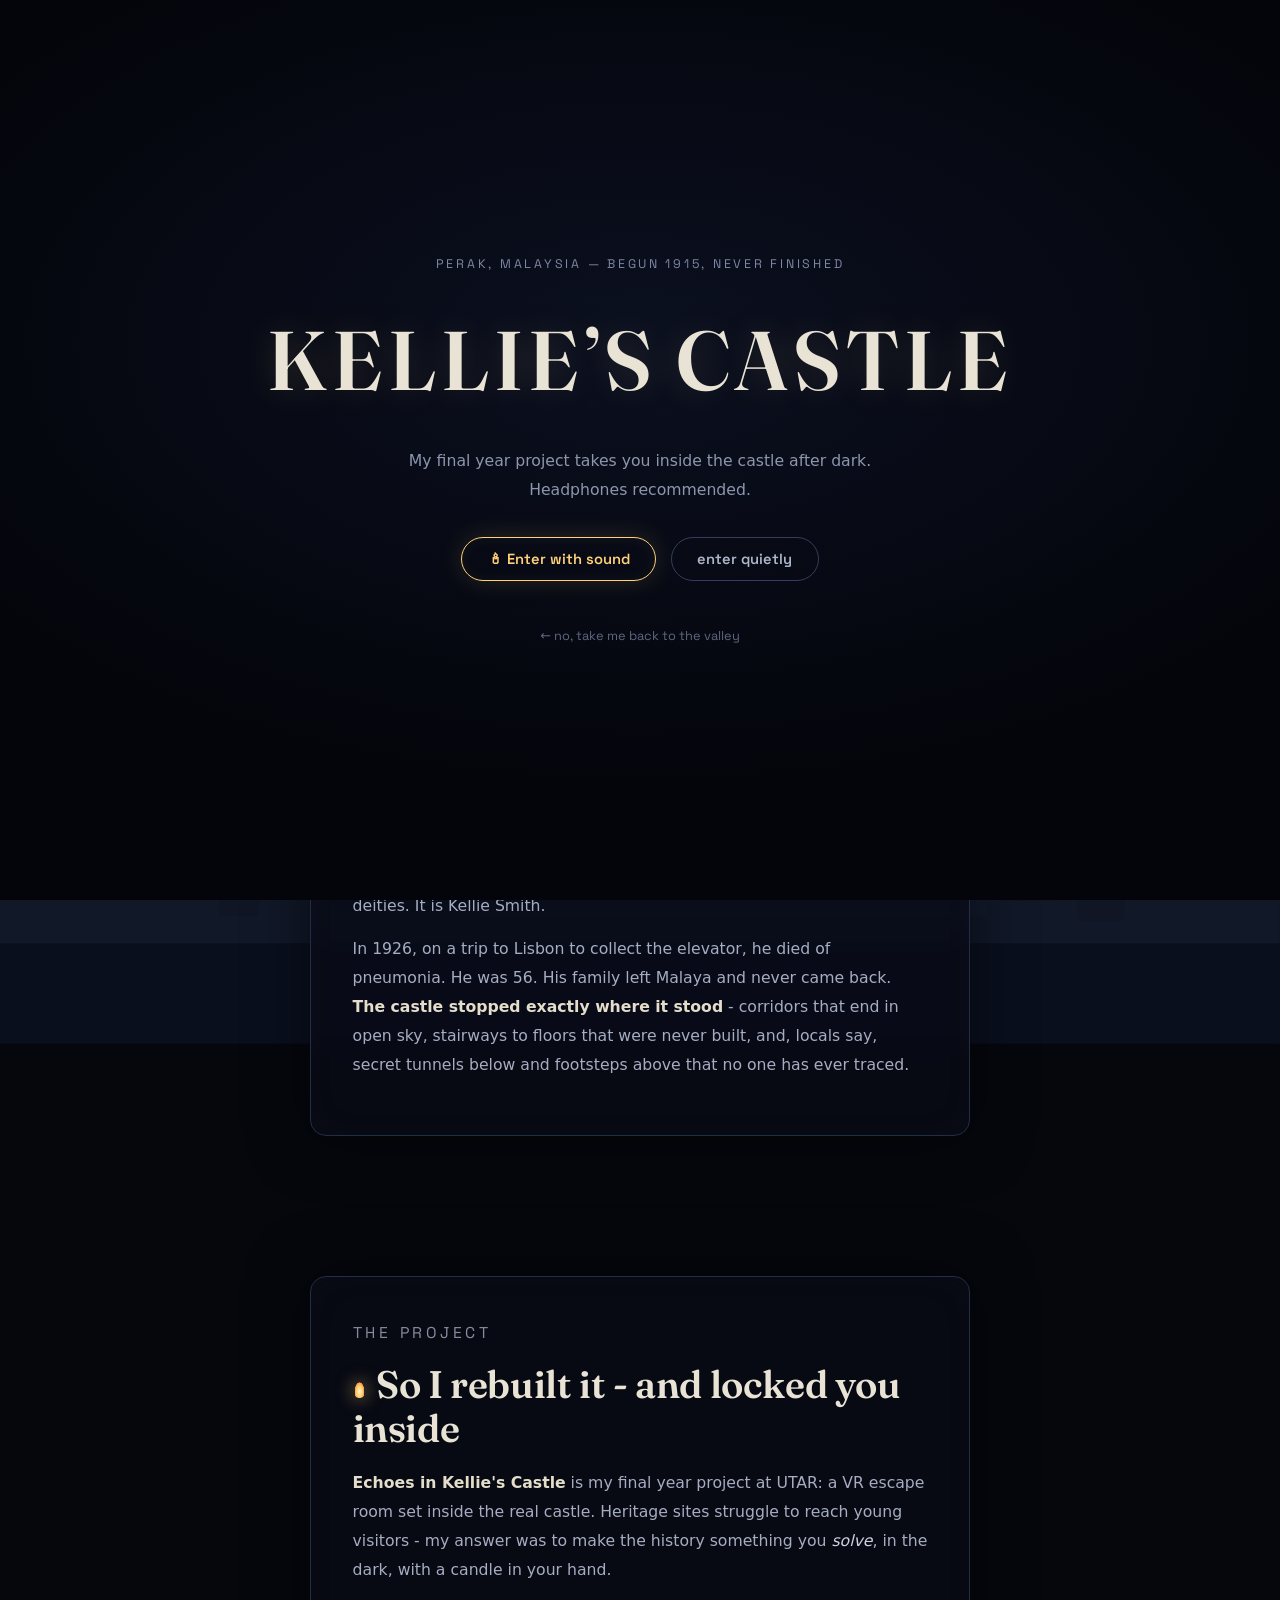
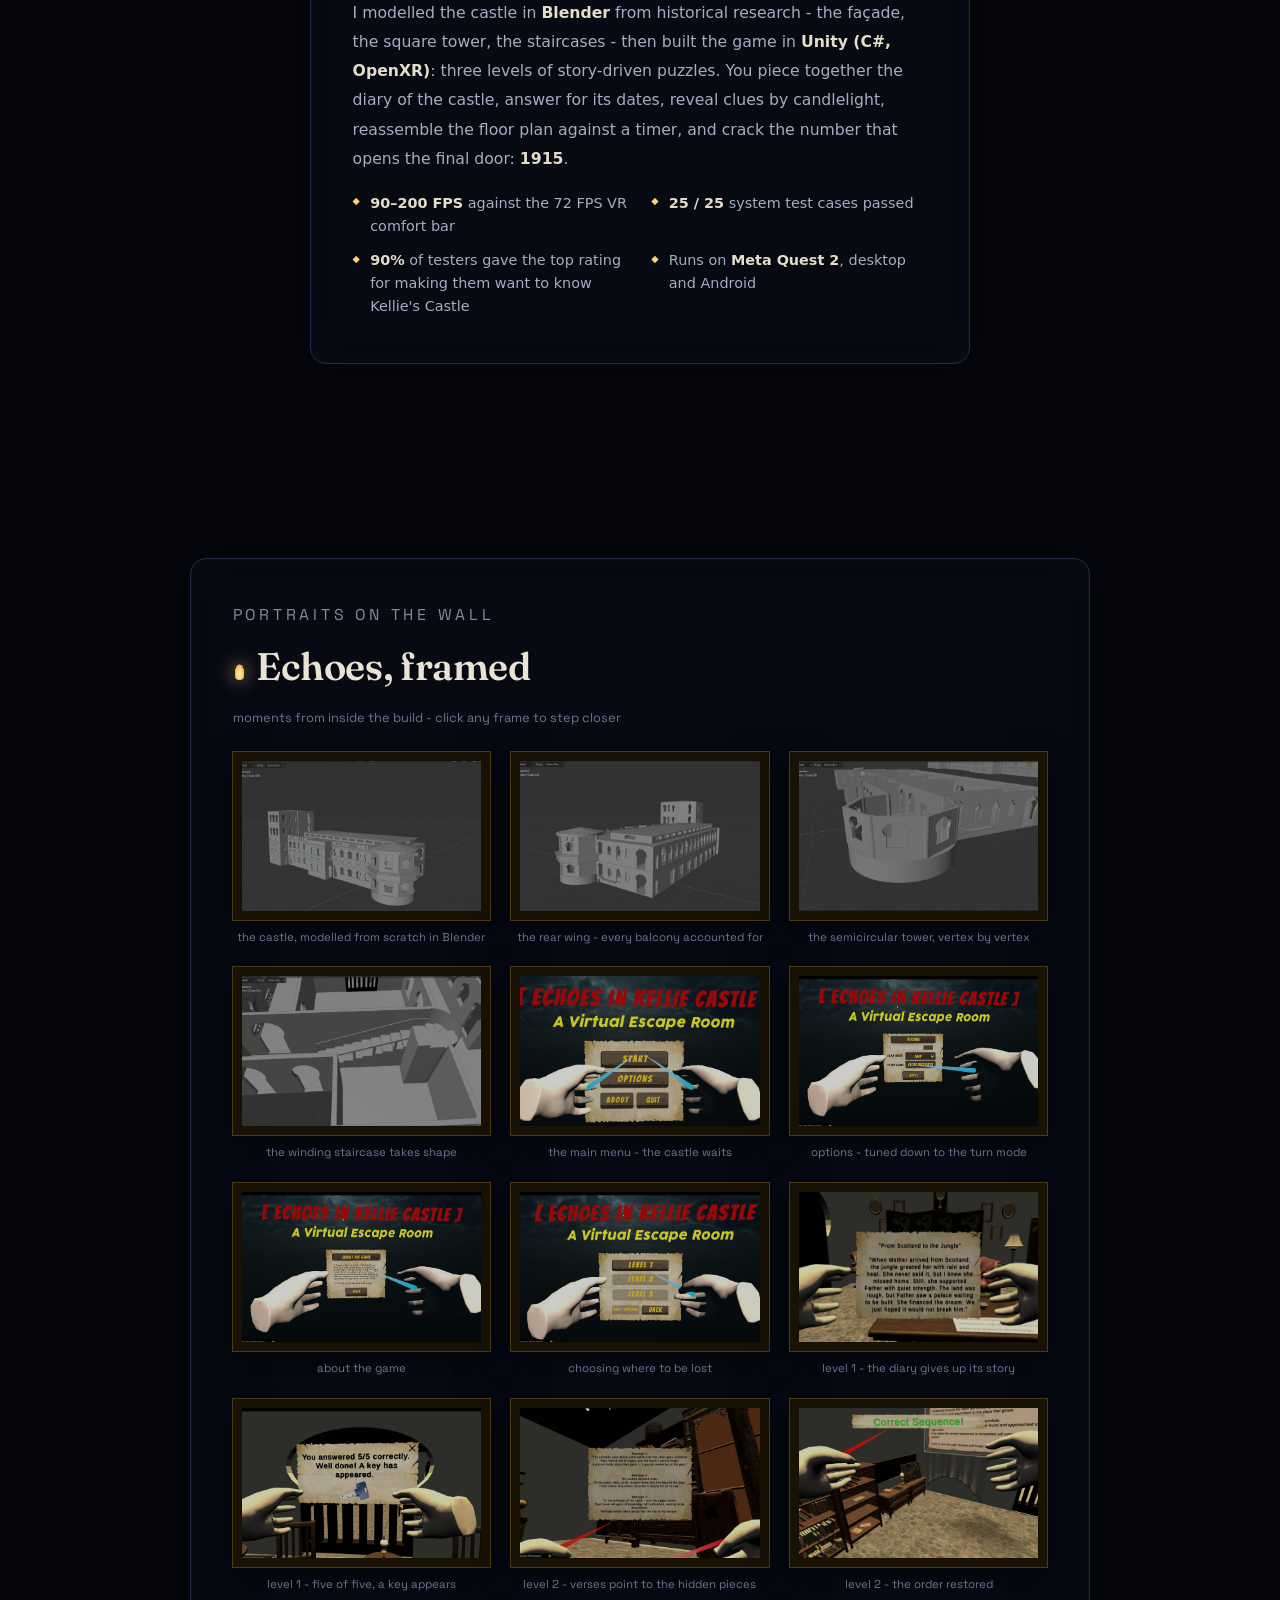
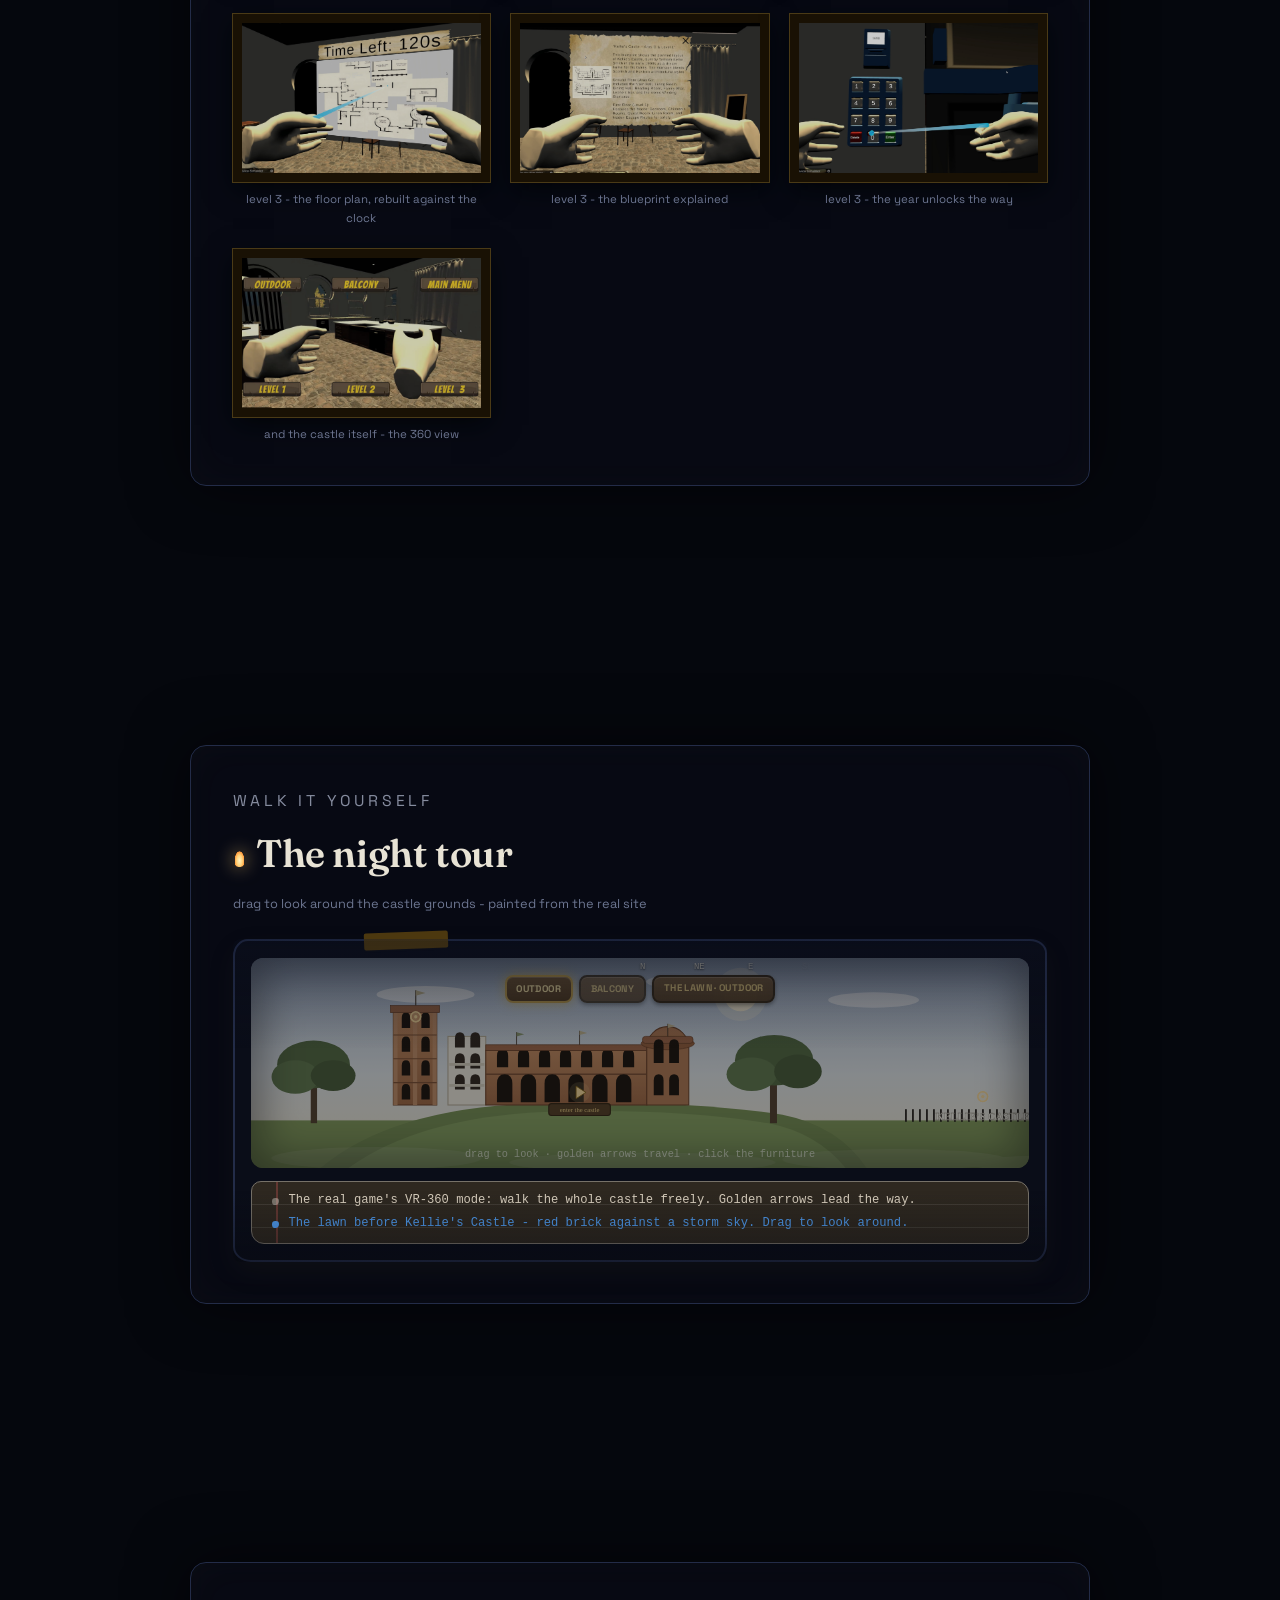
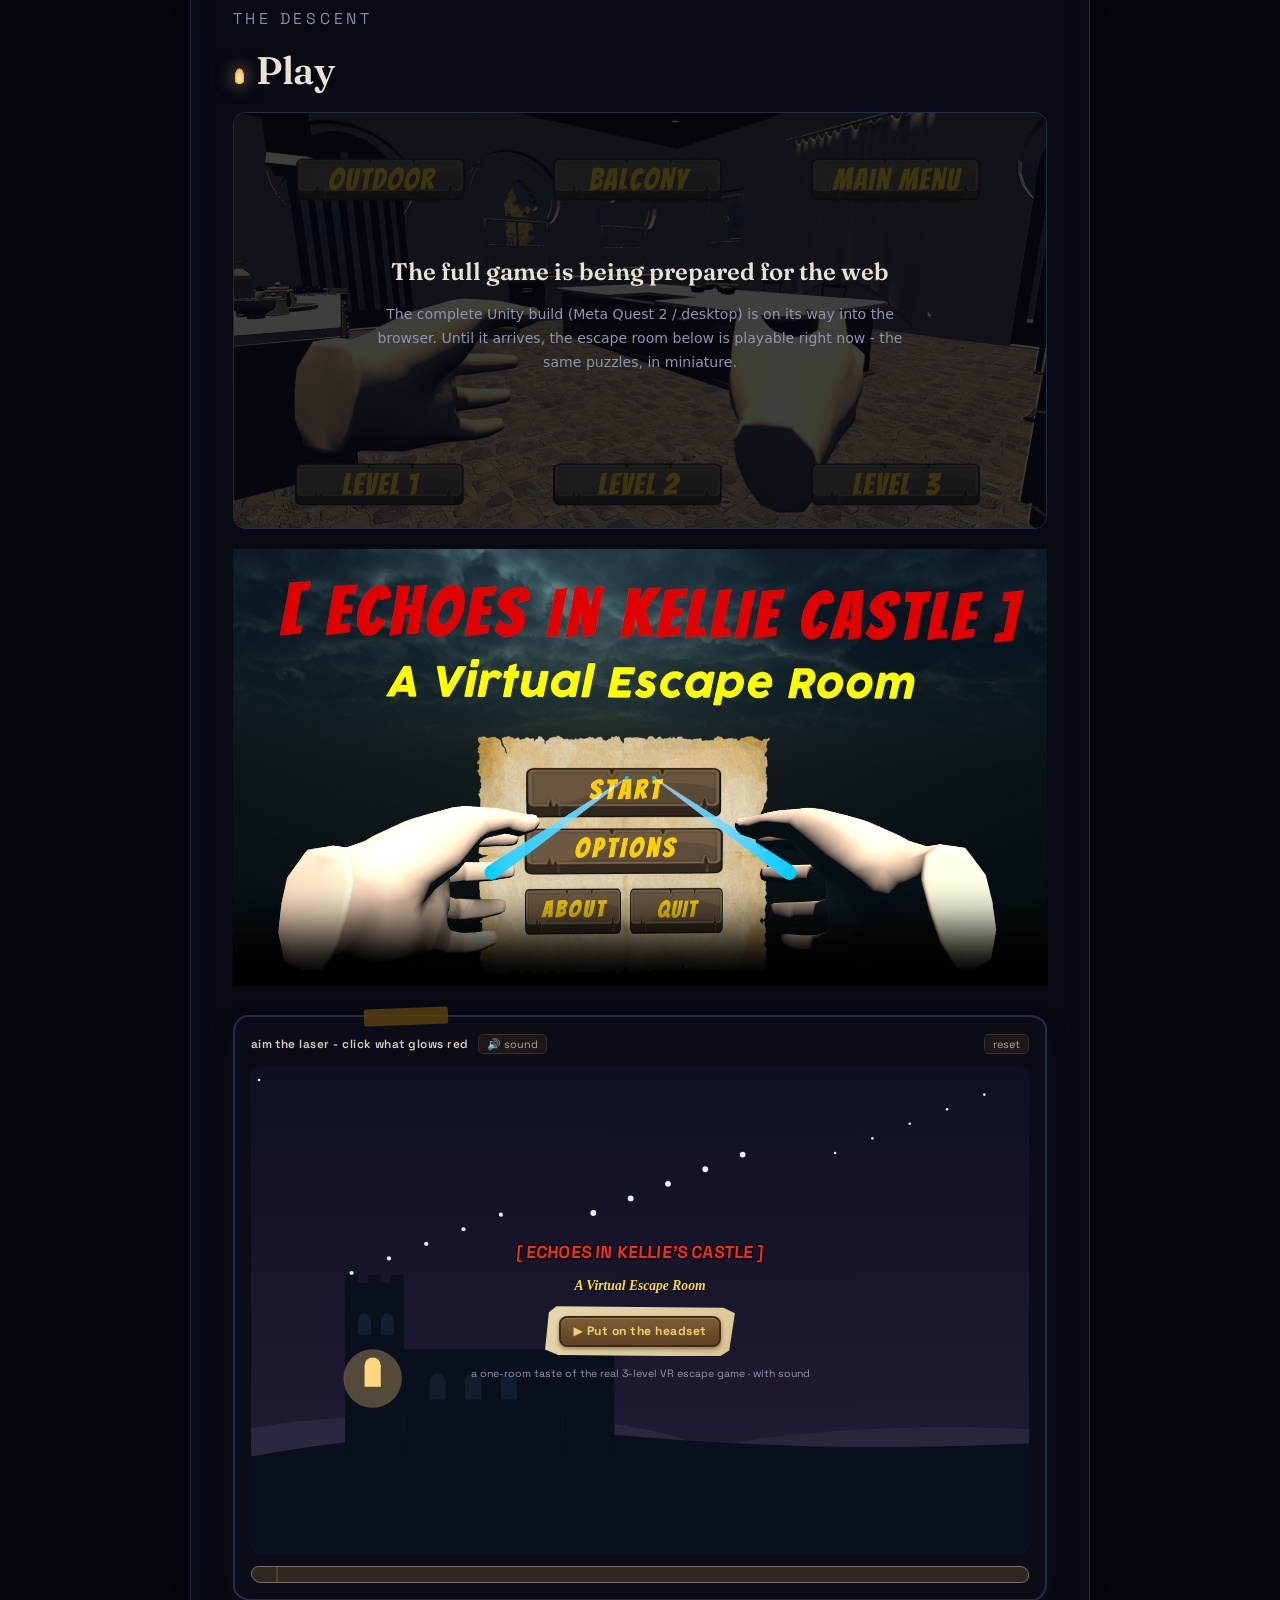
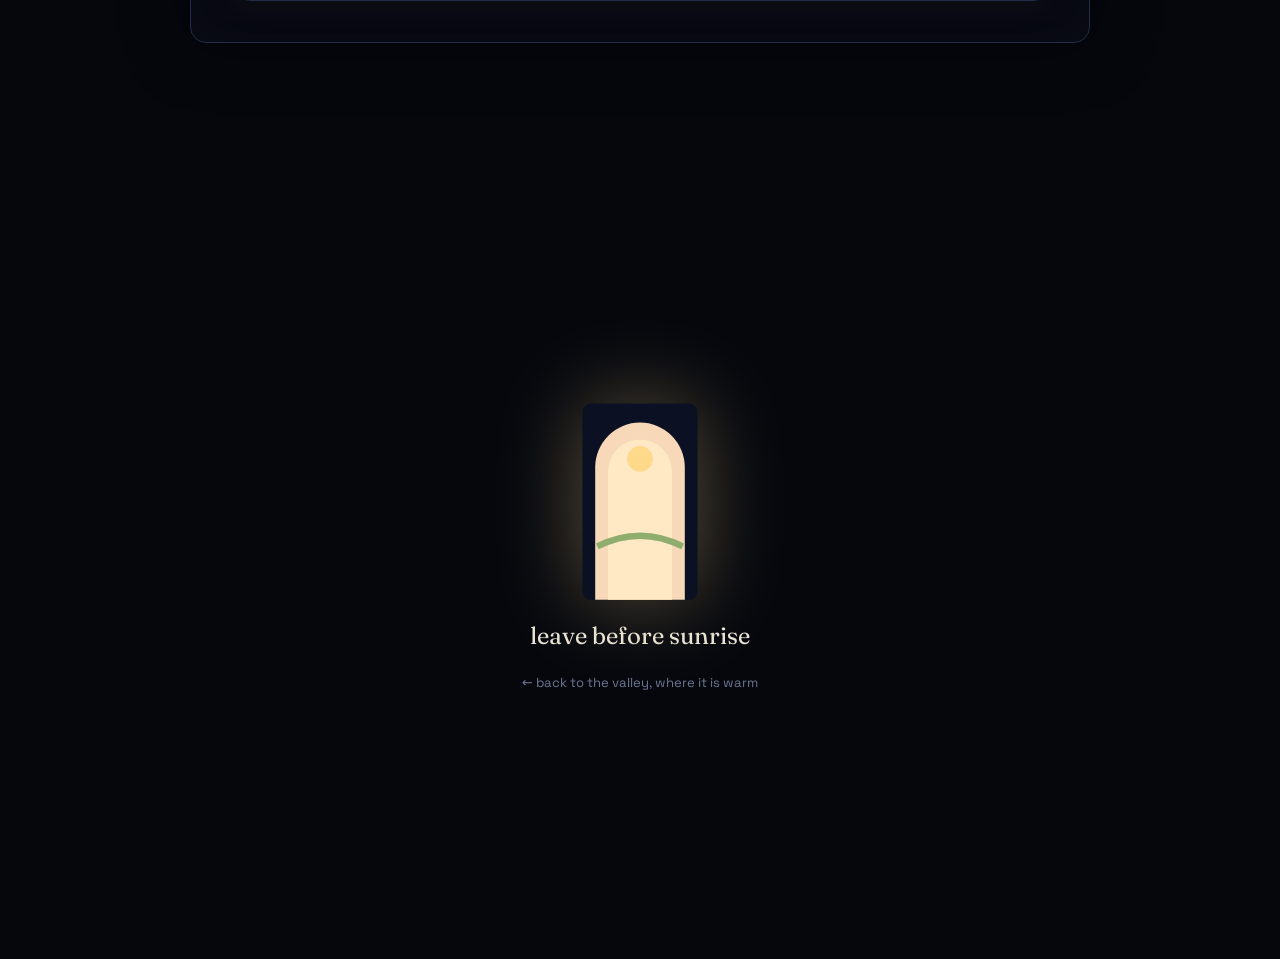
==== kellie.html @ ed96053d "Publish site (source b62fcdb) - 2026-07-21 16:33" ====
<!DOCTYPE html>
<html lang="en" data-theme="dark">
<head>
<meta charset="UTF-8">
<meta name="viewport" content="width=device-width, initial-scale=1.0">
<title>Kellie's Castle - Echoes | Ng Xue En</title>
<meta name="description" content="Step inside Kellie's Castle - the story of the unfinished castle and the VR escape room built inside it. A final year project you can feel.">
<link rel="canonical" href="https://xueenng.github.io/xueenng-portfolio/kellie.html">
<meta property="og:type" content="website">
<meta property="og:site_name" content="XE Studio">
<meta property="og:title" content="Kellie's Castle — Echoes · a VR escape room inside a real heritage castle">
<meta property="og:description" content="Step inside Kellie's Castle after dark - the story of the unfinished castle and the VR escape room built inside it. A final year project you can feel.">
<meta property="og:url" content="https://xueenng.github.io/xueenng-portfolio/kellie.html">
<meta property="og:image" content="https://xueenng.github.io/xueenng-portfolio/assets/og-card.jpg">
<meta property="og:image:width" content="1200">
<meta property="og:image:height" content="630">
<meta property="og:image:alt" content="A painted valley at dawn, Kellie's Castle on the hill - Ng Xue En: systems by day, worlds by night">
<meta name="twitter:card" content="summary_large_image">
<meta name="twitter:title" content="Kellie's Castle — Echoes · a VR escape room inside a real heritage castle">
<meta name="twitter:description" content="The story of the unfinished castle and the VR escape room built inside it - a final year project you can feel.">
<meta name="twitter:image" content="https://xueenng.github.io/xueenng-portfolio/assets/og-card.jpg">
<link rel="icon" href="data:image/svg+xml,<svg xmlns='http://www.w3.org/2000/svg' viewBox='0 0 100 100'><text y='0.9em' font-size='90'>&#128367;</text></svg>">
<script type="application/ld+json">
{
  "@context": "https://schema.org",
  "@type": "VideoGame",
  "name": "Echoes in Kellie's Castle",
  "author": { "@type": "Person", "name": "Ng Xue En" },
  "gamePlatform": ["Meta Quest 2", "Windows", "Android"],
  "genre": "VR escape room",
  "description": "A VR escape room set inside the real Kellie's Castle heritage site in Perak, Malaysia - modelled in Blender and built in Unity (C#, OpenXR) as a solo final year project at UTAR.",
  "url": "https://xueenng.github.io/xueenng-portfolio/kellie.html"
}
</script>
<link rel="stylesheet" href="css/styles.css">
<link rel="stylesheet" href="css/kellie.css">
</head>
<body class="k-body">

<!-- ======== THE THRESHOLD (audio unlock gate) ======== -->
<div class="k-threshold" id="k-threshold">
  <p class="k-th-kicker">Perak, Malaysia &mdash; begun 1915, never finished</p>
  <h1 class="k-th-title">KELLIE&rsquo;S CASTLE</h1>
  <p class="k-th-sub">My final year project takes you inside the castle after dark.<br>
    Headphones recommended.</p>
  <div class="k-th-actions">
    <button class="k-btn k-btn-lit" id="k-enter-sound">&#128367; Enter with sound</button>
    <button class="k-btn" id="k-enter-quiet">enter quietly</button>
  </div>
  <a class="k-th-back" href="index.html">&larr; no, take me back to the valley</a>
</div>

<!-- fixed chrome -->
<a class="k-home" href="index.html" title="Back to the valley">&larr; the valley</a>
<button class="k-sound" id="k-sound" title="Sound on / off" hidden>&#128266;</button>

<!-- drifting fog + occasional passing shadow -->
<div class="k-fog k-fog-a" aria-hidden="true"></div>
<div class="k-fog k-fog-b" aria-hidden="true"></div>
<div class="k-shadow" id="k-shadow" aria-hidden="true"></div>

<main class="k-main" id="k-main">

  <!-- ======== SCENE 1: THE CASTLE & ITS STORY ======== -->
  <section class="k-scene k-scene-castle">
    <div class="k-backdrop" aria-hidden="true">
      <svg viewBox="0 0 1400 760" preserveAspectRatio="xMidYMax meet">
        <defs>
          <radialGradient id="kw-glow" cx=".5" cy=".5" r=".5">
            <stop offset="0" stop-color="rgba(255,209,120,.6)"/><stop offset="1" stop-color="rgba(255,209,120,0)"/>
          </radialGradient>
        </defs>
        <path d="M0 600 Q 320 540 700 580 T 1400 590 L 1400 760 L 0 760 Z" fill="#0a0f1e"/>
        <g>
          <!-- square tower -->
          <rect x="520" y="150" width="120" height="470" fill="#0b1122"/>
          <path d="M520 150 h120 v-14 h-17 v8 h-19 v-8 h-18 v8 h-19 v-8 h-18 v8 h-17 Z" fill="#0b1122"/>
          <path d="M540 196 a12 12 0 0 1 24 0 v30 h-24 Z M580 196 a12 12 0 0 1 24 0 v30 h-24 Z" fill="#1b2544"/>
          <path class="k-window" d="M576 300 a14 14 0 0 1 28 0 v36 h-28 Z" fill="#ffd178"/>
          <circle cx="590" cy="320" r="64" fill="url(#kw-glow)" class="k-window"/>
          <path d="M540 430 a12 12 0 0 1 24 0 v30 h-24 Z M580 430 a12 12 0 0 1 24 0 v30 h-24 Z" fill="#151e3a"/>
          <!-- main block, two arch storeys -->
          <rect x="640" y="290" width="360" height="330" fill="#0b1122"/>
          <path d="M664 322 a13 13 0 0 1 26 0 v34 h-26 Z M714 322 a13 13 0 0 1 26 0 v34 h-26 Z M764 322 a13 13 0 0 1 26 0 v34 h-26 Z M814 322 a13 13 0 0 1 26 0 v34 h-26 Z M864 322 a13 13 0 0 1 26 0 v34 h-26 Z M914 322 a13 13 0 0 1 26 0 v34 h-26 Z" fill="#1a2342"/>
          <path d="M664 430 a13 13 0 0 1 26 0 v36 h-26 Z M714 430 a13 13 0 0 1 26 0 v36 h-26 Z M764 430 a13 13 0 0 1 26 0 v36 h-26 Z M814 430 a13 13 0 0 1 26 0 v36 h-26 Z M864 430 a13 13 0 0 1 26 0 v36 h-26 Z M914 430 a13 13 0 0 1 26 0 v36 h-26 Z" fill="#161f3c"/>
          <!-- round tower -->
          <rect x="1000" y="250" width="80" height="370" fill="#0b1122"/>
          <path d="M1000 250 a40 26 0 0 1 80 0 Z" fill="#0b1122"/>
          <path d="M1016 292 a10 10 0 0 1 20 0 v24 h-20 Z M1046 292 a10 10 0 0 1 20 0 v24 h-20 Z" fill="#1a2342"/>
          <!-- the unfinished wing: bare columns against the sky -->
          <rect x="380" y="440" width="16" height="180" fill="#0b1122"/>
          <rect x="420" y="420" width="16" height="200" fill="#0b1122"/>
          <rect x="460" y="450" width="16" height="170" fill="#0b1122"/>
          <rect x="372" y="424" width="112" height="12" fill="#0b1122" transform="rotate(-3 428 430)"/>
        </g>
        <path d="M240 620 q -8 -70 24 -104 q 28 34 18 104 Z" fill="#080d19"/>
        <path d="M1180 626 q -8 -84 28 -122 q 32 40 20 122 Z" fill="#080d19"/>
        <rect x="0" y="560" width="1400" height="90" fill="rgba(140,160,205,.06)"/>
      </svg>
    </div>
    <div class="k-panel k-panel-first">
      <p class="k-kicker">the true story</p>
      <h2><span class="k-candle" aria-hidden="true"></span>A castle that was never finished</h2>
      <p>In 1915, a Scottish planter named <b>William Kellie Smith</b> began building a mansion
        unlike anything Malaya had seen - brick and marble shipped from India, a tower for
        looking over his rubber estate, plans for an indoor tennis court and the country's
        first elevator. Seventy craftsmen came from Madras to raise it.</p>
      <p>Then the Spanish flu swept the estate and took many of the workers. A temple was
        built nearby to calm the spirits - if you visit it today, you will find a small figure
        of a white man in a white suit standing among its deities. It is Kellie Smith.</p>
      <p>In 1926, on a trip to Lisbon to collect the elevator, he died of pneumonia.
        He was 56. His family left Malaya and never came back.
        <b>The castle stopped exactly where it stood</b> - corridors that end in open sky,
        stairways to floors that were never built, and, locals say, secret tunnels below
        and footsteps above that no one has ever traced.</p>
    </div>
  </section>

  <!-- ======== SCENE 2: THE PROJECT ======== -->
  <section class="k-scene">
    <div class="k-panel">
      <p class="k-kicker">the project</p>
      <h2><span class="k-candle" aria-hidden="true"></span>So I rebuilt it - and locked you inside</h2>
      <p><b>Echoes in Kellie's Castle</b> is my final year project at UTAR: a VR escape room
        set inside the real castle. Heritage sites struggle to reach young visitors -
        my answer was to make the history something you <i>solve</i>, in the dark,
        with a candle in your hand.</p>
      <p>I modelled the castle in <b>Blender</b> from historical research - the fa&ccedil;ade, the
        square tower, the staircases - then built the game in <b>Unity (C#, OpenXR)</b>:
        three levels of story-driven puzzles. You piece together the diary of the castle,
        answer for its dates, reveal clues by candlelight, reassemble the floor plan
        against a timer, and crack the number that opens the final door: <b>1915</b>.</p>
      <ul class="k-facts">
        <li><b>90&ndash;200 FPS</b> against the 72 FPS VR comfort bar</li>
        <li><b>25 / 25</b> system test cases passed</li>
        <li><b>90%</b> of testers gave the top rating for making them want to know Kellie's Castle</li>
        <li>Runs on <b>Meta Quest 2</b>, desktop and Android</li>
      </ul>
    </div>
  </section>

  <!-- ======== SCENE 3: GALLERY OF ECHOES ======== -->
  <section class="k-scene">
    <div class="k-panel k-panel-wide">
      <p class="k-kicker">portraits on the wall</p>
      <h2><span class="k-candle" aria-hidden="true"></span>Echoes, framed</h2>
      <p class="k-gallery-hint">moments from inside the build - click any frame to step closer</p>
      <div class="k-gallery" id="k-gallery"></div>
    </div>
  </section>

  <!-- ======== SCENE 4: THE NIGHT TOUR (360) ======== -->
  <section class="k-scene">
    <div class="k-panel k-panel-wide">
      <p class="k-kicker">walk it yourself</p>
      <h2><span class="k-candle" aria-hidden="true"></span>The night tour</h2>
      <p class="k-gallery-hint">drag to look around the castle grounds - painted from the real site</p>
      <div class="k-tour" id="k-tour"></div>
    </div>
  </section>

  <!-- ======== SCENE 5: PLAY ======== -->
  <section class="k-scene">
    <div class="k-panel k-panel-wide">
      <p class="k-kicker">the descent</p>
      <h2><span class="k-candle" aria-hidden="true"></span>Play</h2>
      <div id="k-play"></div>
    </div>
  </section>

  <!-- ======== SCENE 6: THE WAY OUT ======== -->
  <section class="k-scene k-scene-exit">
    <a class="k-door" href="index.html">
      <svg viewBox="0 0 120 190" aria-hidden="true">
        <rect x="6" y="6" width="108" height="184" rx="8" fill="#0b1122"/>
        <path d="M18 190 L18 66 a42 42 0 0 1 84 0 L102 190 Z" fill="#f7d9ba"/>
        <path d="M30 190 L30 70 a30 30 0 0 1 60 0 L90 190 Z" fill="#ffe8c4"/>
        <circle cx="60" cy="58" r="12" fill="#ffd98a"/>
        <path d="M20 140 Q 60 120 100 140" stroke="#8fae6d" stroke-width="6" fill="none"/>
      </svg>
      <span class="k-door-label">leave before sunrise</span>
      <span class="k-door-sub">&larr; back to the valley, where it is warm</span>
    </a>
  </section>

</main>

<script src="js/demos.js"></script>
<script src="js/kellie.js"></script>
</body>
</html>
---- css/styles.css ----
/* ============================================================
   XE Studio - The Painted Valley (v3)
   A Ghibli-inspired painted world: js/world.js paints a fixed
   sky/hills canvas behind everything and scrolling moves time
   (dawn -> noon -> golden hour -> night). Content floats over
   it as paper panels and framed paintings. Dark theme = night.
   Demo widgets reuse the same tokens as v1 (names unchanged).
   ============================================================ */

@font-face {
  font-family: "Fraunces";
  src: url("../assets/fonts/fraunces-var-latin.woff2") format("woff2");
  font-weight: 300 900; font-style: normal; font-display: swap;
}
@font-face {
  font-family: "Space Grotesk";
  src: url("../assets/fonts/space-grotesk-var-latin.woff2") format("woff2");
  font-weight: 300 700; font-style: normal; font-display: swap;
}

:root {
  --accent: #E8A200;
  --accent-ink: #1a1508;

  --bg: #faf7f2;            /* warm paper */
  --bg-raise: #ffffff;
  --bg-panel: #f2ede4;
  --line: #e2dbcd;
  --ink: #191712;
  --ink-2: #5c564a;
  --ink-3: #9a9284;
  --good: #1d8a4b;
  --warn: #b07a17;
  --bad: #c23c3c;
  --info: #2273cc;
  --shadow: 0 14px 40px rgba(60,50,30,.12);
  --display: "Fraunces", Georgia, "Times New Roman", serif;
  --sans: "Segoe UI", system-ui, -apple-system, sans-serif;
  --label: "Space Grotesk", "Segoe UI", system-ui, sans-serif;
  --mono: "Cascadia Code", "Consolas", "SF Mono", monospace;
  --radius: 14px;

  /* scene-adaptive ink: world.js re-mixes these as the painted sky darkens,
     so text sitting directly on the canvas stays readable at dusk and night */
  --scene-ink: var(--ink);
  --scene-ink-2: var(--ink-2);
  --scene-ink-3: var(--ink-3);
  --scene-paper: var(--bg);
  --scene-halo: rgba(12, 16, 28, 0);

  /* the demo workbench: field-journal paper for the mini-games */
  --paper: #f7f0dd;
  --paper-bright: #fdf9ee;
  --paper-ink: #4a3f2e;
}

html[data-theme="dark"] {
  --paper: #251f16;
  --paper-bright: #2e2820;
  --paper-ink: #d9cfbe;
}

/* soft dark halo keeps on-canvas text legible over clouds and the dusk sky
   (world.js raises --scene-halo's alpha as the light fades) */
.hero-kicker, .hero-headline, .hero-subline, .stat b, .stat span,
.section-head h2, .section-head p, .feature-info h3, .feature-info .f-sub,
.feature-case p, .feature-case b, .feature-impact, .chip,
.about-summary, .now-list li, .tl-role, .tl-org, .tl-points li,
.ach-era-label, .ach-era-cap, .ach-tally, .footer, .exhibit-controls,
.ja-num, .ja-place, .ja-role, .ja-org, .ja-points li, .ja-progress {
  text-shadow: 0 1px 2px var(--scene-halo), 0 0 8px var(--scene-halo);
  /* the day/night ink snap arrives as a soft fade, never a grey mid-mix */
  transition: color .35s ease, text-shadow .35s ease;
}

html[data-theme="dark"] {
  --bg: #12100d;            /* warm ink */
  --bg-raise: #1b1815;
  --bg-panel: #211d18;
  --line: #35302a;
  --ink: #f0ebe2;
  --ink-2: #b0a898;
  --ink-3: #6f695e;
  --good: #3fb96f;
  --warn: #e2a33d;
  --bad: #e05d5d;
  --info: #4f9cf0;
  --shadow: 0 14px 40px rgba(0,0,0,.5);
}

* { margin: 0; padding: 0; box-sizing: border-box; }
[hidden] { display: none !important; }
html { scroll-behavior: smooth; }
body {
  background: var(--bg); color: var(--ink);
  font-family: var(--sans); line-height: 1.65;
  -webkit-font-smoothing: antialiased;
  transition: background .35s, color .35s;
}
a { color: inherit; text-decoration: none; }
button { font-family: inherit; cursor: pointer; }
::selection { background: var(--accent); color: var(--accent-ink); }

@media (prefers-reduced-motion: reduce) {
  *, *::before, *::after { animation-duration: .01ms !important; transition-duration: .01ms !important; }
  html { scroll-behavior: auto; }
}

/* ---------- the painted valley layers (world.js) ---------- */
#valley { position: fixed; inset: 0; z-index: -1; display: block; }
.grain {
  position: fixed; inset: 0; z-index: 60; pointer-events: none; opacity: .05;
  mix-blend-mode: multiply;
  background: url("data:image/svg+xml;utf8,<svg xmlns='http://www.w3.org/2000/svg' width='240' height='240'><filter id='n'><feTurbulence type='fractalNoise' baseFrequency='0.9' numOctaves='2'/><feColorMatrix type='saturate' values='0'/></filter><rect width='240' height='240' filter='url(%23n)' opacity='0.5'/></svg>");
}
html[data-theme="dark"] .grain { opacity: .09; mix-blend-mode: screen; }
#sprite {
  position: fixed; left: 0; bottom: 4px; z-index: 55; cursor: pointer;
  will-change: transform; line-height: 0;
  filter: drop-shadow(0 3px 3px rgba(10,8,4,.3));
}
@media (max-width: 700px), (pointer: coarse) { #sprite { display: none; } }

/* night falls at the bottom of the valley */
body.night .footer { color: #aab3c8; }
body.night .footer .footer-mark { color: #e8e4d8; }

/* ---------- map mode: the explorable valley ---------- */
.worldmap {
  position: fixed; inset: 0; z-index: 70; display: flex; flex-direction: column;
  /* matches the painted sky/ground, so even a 1px camera-clamp rounding gap
     can never read as a flat green hole */
  background: linear-gradient(#8fc3e8, #9dbb79);
}
/* dark site theme = night over the valley: worldmap.js repaints the pigments
   and these rules swap sun/birds/rainbow for moon, stars and window glows */
.worldmap.wm-night { background: linear-gradient(#101a30, #37473d); }
.worldmap .wm-night-only { display: none; }
.worldmap.wm-night .wm-night-only { display: block; }
.worldmap.wm-night .wm-day-only { display: none; }
.worldmap.wm-wipe { animation: wmWipe .9s ease both; }
@keyframes wmWipe { from { clip-path: circle(0% at 22% 28%); } to { clip-path: circle(145% at 22% 28%); } }
.wm-bar {
  display: flex; align-items: center; gap: .8rem; padding: .6rem 1rem;
  background: color-mix(in srgb, var(--bg-raise) 88%, transparent);
  border-bottom: 2px solid var(--ink); backdrop-filter: blur(8px); z-index: 6;
}
.wm-title { font-family: var(--label); font-size: .8rem; color: var(--ink-2); margin: 0 auto; }
#wm-svg { flex: 1; width: 100%; touch-action: none; cursor: grab; user-select: none; }
#wm-svg:active { cursor: grabbing; }
.wm-b { cursor: pointer; }
.wm-b:hover { filter: brightness(1.07) drop-shadow(0 4px 10px rgba(60,50,30,.3)); }
.wm-b .wm-board { opacity: .95; transition: opacity .2s; }
.wm-b:hover .wm-board rect { fill: #fff8e2; stroke-width: 2.4; }
.wm-smoke { animation: wmSmoke 3.4s ease-in infinite; }
.wm-smoke2 { animation-delay: 1.7s; }
@keyframes wmSmoke { 0% { opacity: .65; transform: translateY(0); } 100% { opacity: 0; transform: translateY(-26px); } }
.wm-cloud { animation: wmDrift 34s ease-in-out infinite alternate; }
.wm-cloud2 { animation-duration: 47s; animation-direction: alternate-reverse; }
@keyframes wmDrift { from { transform: translateX(-30px); } to { transform: translateX(50px); } }
.wm-fall { animation: wmFall 1.5s ease-in-out infinite alternate; }
@keyframes wmFall { from { opacity: .95; } to { opacity: .4; } }
.wm-balloon { animation: wmBalloon 26s ease-in-out infinite alternate; }
@keyframes wmBalloon { from { transform: translate(0, 0); } to { transform: translate(-150px, 44px); } }
.wm-birds { animation: wmBirds 36s linear infinite alternate; }
.wm-birds2 { animation-duration: 50s; animation-direction: alternate-reverse; }
@keyframes wmBirds { from { transform: translate(-240px, 0); } to { transform: translate(420px, -30px); } }
.wm-boat { animation: wmBoat 5.5s ease-in-out infinite alternate; }
@keyframes wmBoat { from { transform: rotate(-2.4deg); } to { transform: rotate(2.4deg); } }

.wm-detail {
  position: absolute; top: 62px; right: 14px; bottom: 14px; width: min(440px, 94vw);
  background: var(--bg-raise); border: 2px solid var(--ink); border-radius: var(--radius);
  box-shadow: var(--shadow); padding: 1.3rem 1.4rem; overflow-y: auto; z-index: 8;
  animation: detailIn .3s ease;
}
.wm-x {
  position: absolute; top: .5rem; right: .8rem; border: none; background: none;
  font-size: 1.4rem; color: var(--ink-3); line-height: 1; cursor: pointer;
}
.wm-x:hover { color: var(--bad); }
.wm-d-cat {
  font-family: var(--label); font-size: .72rem; letter-spacing: .12em; text-transform: uppercase;
  color: var(--accent); font-weight: 700; margin-bottom: .2rem;
}
.wm-detail h3 { font-family: var(--display); font-weight: 600; font-size: 1.45rem; line-height: 1.15; margin-bottom: .3rem; }
.wm-d-sub { color: var(--ink-2); font-size: .92rem; margin-bottom: .9rem; }
.wm-d-case { font-size: .88rem; color: var(--ink-2); margin-bottom: .7rem; }
.wm-d-case b {
  display: block; font-family: var(--label); font-size: .7rem; letter-spacing: .12em; color: var(--ink);
}
.wm-detail .feature-exhibit { margin-top: 1.1rem; }
.wm-list-ul { list-style: none; margin: .3rem 0 .9rem; }
.wm-list-item {
  background: none; border: none; font-family: var(--sans); font-size: .95rem; color: var(--ink);
  padding: .3rem 0; cursor: pointer; text-align: left;
}
.wm-list-item:hover { color: var(--accent); }
@media (max-width: 700px) {
  .wm-detail { top: 56px; left: 8px; right: 8px; width: auto; }
  .wm-title { display: none; }
}

/* ---------- Kellie's Castle reveal ---------- */
.castle-scene { margin-top: 5rem; }
.castle-link { display: block; }
.castle-link svg { width: 100%; height: auto; display: block; }
.castle-window { animation: candleFlick 4.6s linear infinite; }
.castle-window-glow { animation: candleFlick 4.6s linear infinite; }
@keyframes candleFlick {
  0%, 100% { opacity: 1; } 43% { opacity: .82; } 47% { opacity: .95; }
  55% { opacity: .68; } 61% { opacity: .98; } 78% { opacity: .85; }
}
.castle-link:hover .castle-window { fill: #ffe9ae; }
.castle-caption {
  text-align: center; font-family: var(--label); font-size: .95rem; color: #cfd3de;
  padding: 1.1rem 1.4rem 0;
}
.castle-caption b { color: #ffd57e; font-family: var(--display); font-size: 1.1rem; }
.castle-caption span { display: block; font-size: .8rem; color: #8d96ad; margin-top: .2rem; }
.castle-link:hover .castle-caption b { text-decoration: underline; text-underline-offset: 3px; }

/* ---------- intro overlay ---------- */
.intro {
  position: fixed; inset: 0; z-index: 500; background: var(--bg);
  display: flex; flex-direction: column; align-items: center; justify-content: center; gap: 1rem;
  cursor: pointer;
}
.intro-mark {
  font-family: var(--display); font-weight: 700; font-size: clamp(4rem, 14vw, 9rem);
  letter-spacing: -.04em; opacity: 0; transform: translateY(20px) ;
  animation: introMark .9s ease .1s forwards;
}
.intro-line {
  width: 0; height: 3px; background: var(--accent); border-radius: 2px;
  animation: introLine .8s ease .5s forwards;
}
.intro.leaving { animation: introOut .45s ease forwards; }
@keyframes introMark { to { opacity: 1; transform: none; } }
@keyframes introLine { to { width: min(38vw, 260px); } }
@keyframes introOut { to { opacity: 0; visibility: hidden; } }

/* ---------- buttons ---------- */
.btn {
  display: inline-block; padding: .7rem 1.5rem; border-radius: 99px;
  border: 1.5px solid var(--ink); background: transparent; color: var(--ink);
  font-family: var(--label); font-size: .95rem; font-weight: 600;
  transition: transform .18s, box-shadow .18s, background .18s, color .18s;
  will-change: transform;
}
.btn:hover { transform: translateY(-2px); box-shadow: var(--shadow); }
.btn-primary { background: var(--accent); border-color: var(--accent); color: var(--accent-ink); }
.btn-ghost { border-color: var(--line); }
.btn-small { padding: .35rem .9rem; font-size: .8rem; border-radius: 8px; border-width: 1px; border-color: var(--line); }
.btn-danger { color: var(--bad); border-color: var(--bad); }
.icon-btn {
  width: 38px; height: 38px; border-radius: 50%; border: 1px solid var(--line);
  background: var(--bg-raise); color: var(--ink); font-size: 1rem;
  transition: border-color .15s, color .15s, transform .15s;
}
.icon-btn:hover { border-color: var(--accent); color: var(--accent); transform: rotate(-8deg); }
/* discreet admin-portal door (an <a> styled as an icon button) */
.nav-admin { display: inline-flex; align-items: center; justify-content: center; text-decoration: none; opacity: .5; }
.nav-admin:hover { opacity: 1; }
/* résumé download: a small filled pill that reads as an action, not a nav link */
.nav-resume {
  display: inline-flex; align-items: center; font-family: var(--label);
  font-size: .82rem; font-weight: 600; padding: .4rem .9rem; border-radius: 99px;
  background: var(--accent); color: var(--accent-ink);
  border: 1px solid color-mix(in srgb, var(--ink) 30%, var(--accent));
  transition: transform .15s, box-shadow .15s;
}
.nav-resume:hover { transform: translateY(-1px); box-shadow: 0 4px 12px color-mix(in srgb, var(--accent) 45%, transparent); }
@media (max-width: 620px) { .nav-resume { display: none; } }  /* contact chip still offers it */
.contact-resume svg { width: 15px; height: 15px; fill: currentColor; opacity: .85; }
a.contact-resume:hover { border-style: solid; border-color: var(--accent); color: var(--ink); }

/* weather button: dimmed on auto, accent ring once the visitor picks a mode */
#btn-weather { opacity: .72; }
#btn-weather.on {
  opacity: 1; border-color: var(--accent);
  box-shadow: 0 0 12px color-mix(in srgb, var(--accent) 50%, transparent);
}

/* ---------- nav ---------- */
.nav {
  position: fixed; top: 0; left: 0; right: 0; z-index: 50;
  background: color-mix(in srgb, var(--bg) 85%, transparent);
  backdrop-filter: blur(12px); border-bottom: 1px solid var(--line);
}
.nav-inner {
  max-width: 1200px; margin: 0 auto; padding: .65rem 1.4rem;
  display: flex; align-items: center; gap: 1.6rem;
}
.nav-brand { display: flex; align-items: baseline; gap: .6rem; }
.nav-mono {
  font-family: var(--display); font-weight: 700; font-size: 1.35rem; letter-spacing: -.03em;
  color: var(--ink); border-bottom: 3px solid var(--accent); line-height: 1.1;
}
.nav-name { font-family: var(--label); font-size: .9rem; color: var(--ink-2); font-weight: 500; }
.nav-links { display: flex; gap: 1.4rem; margin-left: auto; }
.nav-links a {
  font-family: var(--label); color: var(--ink-2); font-size: .92rem; font-weight: 500;
  position: relative;
}
.nav-links a::after {
  content: ""; position: absolute; left: 0; bottom: -4px; height: 2px; width: 0;
  background: var(--accent); transition: width .22s;
}
.nav-links a:hover { color: var(--ink); }
.nav-links a:hover::after { width: 100%; }
.nav-actions { display: flex; gap: .5rem; }

/* ---------- hero ---------- */
.hero { position: relative; padding: 8.5rem 1.4rem 3rem; max-width: 1200px; margin: 0 auto; }
.hero-inner { display: grid; grid-template-columns: 1.15fr 1fr; gap: 3rem; align-items: center; }
.hero-kicker {
  font-family: var(--label); font-size: .85rem; letter-spacing: .14em; text-transform: uppercase;
  color: var(--scene-ink-2); margin-bottom: 1rem;
}
.hero-kicker::before { content: "\25C6 "; color: var(--accent); }
.hero-headline {
  font-family: var(--display); font-weight: 600; font-size: clamp(2.6rem, 6.5vw, 4.8rem);
  line-height: 1.04; letter-spacing: -.025em; white-space: pre-line; color: var(--scene-ink);
}
.hero-subline { font-size: 1.12rem; color: var(--scene-ink-2); max-width: 33rem; margin-top: 1.3rem; }
.hero-cta { display: flex; gap: .9rem; margin-top: 2rem; flex-wrap: wrap; }

.hero-visual { display: flex; justify-content: center; position: relative; }
/* painted hero vignette (SVG injected by world.js) */
.hero-scene {
  width: 100%; max-width: 390px; position: relative;
  background: var(--bg-raise); border: 2px solid var(--ink); border-radius: var(--radius);
  box-shadow: 9px 9px 0 color-mix(in srgb, var(--accent) 45%, transparent);
  padding: 10px;
}
.hero-scene svg { width: 100%; height: auto; display: block; border-radius: calc(var(--radius) - 6px); }
.hero-scene [data-depth] { transition: transform .25s ease-out; will-change: transform; }
.hero-scene::before, .hero-scene::after {
  content: ""; position: absolute; width: 84px; height: 20px; border-radius: 2px;
  background: color-mix(in srgb, var(--accent) 32%, var(--bg-raise));
  opacity: .85; box-shadow: 0 1px 2px rgba(60,50,30,.15);
}
.hero-scene::before { top: -10px; left: 12%; transform: rotate(-5deg); }
.hero-scene::after { top: -10px; right: 12%; transform: rotate(4deg); }
.hs-steam { animation: hsSteam 3s ease-in-out infinite; }
@keyframes hsSteam { 0% { opacity: .8; transform: translateY(0); } 100% { opacity: 0; transform: translateY(-9px); } }

/* ---------- hero polaroid: the photo, Suu and a leaf - nothing else ---------- */
#hero-photo { display: flex; justify-content: center; padding: 2rem 0; }
.hero-polaroid {
  position: relative; width: min(285px, 72vw); transform: rotate(-5deg);
  transition: transform .25s ease;
}
.hero-polaroid:hover { transform: rotate(-3deg) translateY(-6px); }
.hp-suu { position: absolute; top: -30px; right: 26px; width: 54px; z-index: 0; }
.hp-suu svg { width: 100%; height: auto; display: block; }
.hp-card {
  position: relative; z-index: 1;
  background: #fdf9ee; border: 1.5px solid color-mix(in srgb, var(--ink) 30%, transparent);
  border-radius: 4px; padding: 8px 8px 4px;
  box-shadow: 0 12px 24px rgba(60, 50, 30, .32);
}
body.editing .hp-card { cursor: pointer; outline: 2px dashed var(--accent); outline-offset: 3px; }
.hp-frame { width: 100%; aspect-ratio: 3 / 4; overflow: hidden; background: #e5dbc2; border-radius: 2px; }
.hp-frame img { width: 100%; height: 100%; object-fit: cover; display: block; }
.hp-empty {
  height: 100%; display: grid; place-items: center; align-content: center; gap: .35rem;
  text-align: center; color: #8a7c5e;
}
.hp-empty b { font-family: var(--display); font-size: 2.1rem; }
.hp-empty span { font-family: var(--label); font-size: .62rem; padding: 0 .7rem; }
.hp-cap {
  display: block; text-align: center; font-family: var(--display); font-style: italic;
  font-size: .88rem; color: #4a3f2e; padding: 6px 2px 4px;
}
.hp-tape {
  position: absolute; width: 56px; height: 16px; z-index: 2;
  background: color-mix(in srgb, var(--accent) 35%, #fdf9ee); opacity: .85;
  box-shadow: 0 1px 2px rgba(60, 50, 30, .2);
}
.hp-tape-l { top: -8px; left: -15px; transform: rotate(-38deg); }
.hp-tape-r { top: -8px; right: -15px; transform: rotate(34deg); }
.hp-leaf { position: absolute; bottom: 34px; left: -30px; width: 76px; z-index: 2; transform: rotate(8deg); }
.hp-leaf svg { width: 100%; height: auto; display: block; }
.hp-cap { font-size: 1rem; }
.hero-stats {
  max-width: 1200px; margin: 3.6rem auto 0;
  display: grid; grid-template-columns: repeat(auto-fit, minmax(180px, 1fr)); gap: 0;
  border-top: 1px solid var(--line); border-bottom: 1px solid var(--line);
}
.stat { padding: 1.3rem 1rem; text-align: center; position: relative; }
.stat + .stat::before {
  content: ""; position: absolute; left: 0; top: 20%; bottom: 20%; width: 1px; background: var(--line);
}
.stat b { display: block; font-family: var(--display); font-weight: 600; font-size: 2.1rem; color: var(--scene-ink); }
.stat b em { font-style: normal; color: var(--accent); }
.stat span { font-family: var(--label); font-size: .8rem; color: var(--scene-ink-2); }

/* ---------- sections & headings ---------- */
.section { max-width: 1200px; margin: 0 auto; padding: 5.5rem 1.4rem 1rem; }
.section-head h2 {
  font-family: var(--display); font-weight: 600; font-size: clamp(2rem, 4.5vw, 3rem);
  letter-spacing: -.02em; line-height: 1.1; color: var(--scene-ink);
}
.section-head p { color: var(--scene-ink-2); margin-top: .7rem; max-width: 46rem; font-size: 1.02rem; }
/* hand-drawn underline stroke */
.u-hand { position: relative; display: inline-block; }
.u-hand::after {
  content: ""; position: absolute; left: -2%; right: -2%; bottom: -.18em; height: .34em;
  background: url("data:image/svg+xml;utf8,<svg xmlns='http://www.w3.org/2000/svg' viewBox='0 0 120 12' preserveAspectRatio='none'><path d='M2 8 Q 30 2 60 7 T 118 5' fill='none' stroke='%23E8A200' stroke-width='3.5' stroke-linecap='round'/></svg>") no-repeat center / 100% 100%;
  opacity: .85; pointer-events: none;
}

/* ---------- featured work ---------- */
.features { display: flex; flex-direction: column; gap: 4rem; margin-top: 2.8rem; }
.feature { display: grid; grid-template-columns: 1fr 1.15fr; gap: 2.4rem; align-items: start; }
.feature:nth-child(even) .feature-info { order: 2; }
.feature-info .f-cat {
  font-family: var(--label); font-size: .75rem; letter-spacing: .12em; text-transform: uppercase;
  color: var(--accent); font-weight: 600;
}
.feature-info h3 {
  font-family: var(--display); font-weight: 600; font-size: clamp(1.7rem, 3.4vw, 2.5rem);
  letter-spacing: -.02em; line-height: 1.08; margin: .35rem 0 .5rem; color: var(--scene-ink);
}
.feature-info .f-sub { color: var(--scene-ink-2); font-weight: 500; font-size: 1.05rem; }
.feature-case { margin-top: 1.3rem; display: grid; gap: .85rem; }
.feature-case p { font-size: .95rem; color: var(--scene-ink-2); }
.feature-case b {
  display: block; font-family: var(--label); font-size: .72rem; letter-spacing: .12em;
  color: var(--scene-ink); margin-bottom: .15rem;
}
.feature-impact {
  border-left: 3px solid var(--accent); padding-left: .9rem; font-style: italic;
  color: var(--scene-ink); font-family: var(--display); font-size: 1.05rem;
}
.feature-stack { display: flex; flex-wrap: wrap; gap: .45rem; margin-top: 1.2rem; }
.feature-exhibit { min-width: 0; }

.badge {
  font-family: var(--label); font-size: .68rem; font-weight: 700; letter-spacing: .09em;
  padding: .2rem .6rem; border-radius: 99px; border: 1.5px solid; vertical-align: middle;
}
.badge.LIVE { color: var(--good); border-color: var(--good); }
.badge.ROLLOUT { color: var(--info); border-color: var(--info); }
.badge.DONE { color: var(--ink-2); border-color: var(--ink-3); }

.tag {
  font-family: var(--label); font-size: .76rem; padding: .24rem .7rem; border-radius: 99px;
  background: var(--bg-panel); border: 1px solid var(--line); color: var(--ink-2);
}
.proj-links { display: flex; gap: .5rem; margin-top: .8rem; flex-wrap: wrap; }
a.proj-link { text-decoration: none; }
a.proj-link:hover { border-color: var(--accent); color: var(--ink); }

/* ---------- filter chips ---------- */
.filters { display: flex; gap: .6rem; margin-top: 1.8rem; flex-wrap: wrap; }
.chip {
  font-family: var(--label); font-size: .85rem; font-weight: 600; padding: .45rem 1.1rem;
  border-radius: 99px; border: 1.5px solid var(--line); background: transparent; color: var(--scene-ink-2);
  transition: all .2s;
}
.chip:hover { border-color: var(--scene-ink); color: var(--scene-ink); }
.chip.on { background: var(--scene-ink); border-color: var(--scene-ink); color: var(--scene-paper); }
.chip .n { opacity: .55; font-weight: 500; margin-left: .3rem; }

/* ---------- project grid ---------- */
.grid { display: grid; grid-template-columns: repeat(auto-fill, minmax(310px, 1fr)); gap: 1.2rem; margin-top: 1.6rem; }
.grid-card {
  background: var(--bg-raise); border: 1.5px solid color-mix(in srgb, var(--ink) 45%, var(--line));
  border-radius: var(--radius);
  padding: 1.4rem 1.5rem; cursor: pointer; position: relative;
  transition: transform .2s, box-shadow .2s, border-color .2s, opacity .3s;
  will-change: transform;
}
/* every card hangs like a small framed painting, pinned with washi tape */
.grid-card:nth-child(odd) { transform: rotate(.4deg); }
.grid-card:nth-child(even) { transform: rotate(-.35deg); }
.grid-card::before {
  content: ""; position: absolute; top: -9px; left: 50%; width: 76px; height: 17px;
  transform: translateX(-50%) rotate(-2deg); border-radius: 2px;
  background: color-mix(in srgb, var(--accent) 30%, var(--bg-raise));
  opacity: .85; box-shadow: 0 1px 2px rgba(60,50,30,.14);
}
.grid-card:hover { border-color: color-mix(in srgb, var(--accent) 60%, var(--line)); box-shadow: var(--shadow); transform: rotate(0deg) translateY(-2px); }
.grid-card.hidden-by-filter { display: none; }
.gc-top { display: flex; align-items: center; gap: .6rem; }
.gc-cat { font-family: var(--label); font-size: .7rem; letter-spacing: .12em; text-transform: uppercase; color: var(--accent); font-weight: 700; }
.gc-year { margin-left: auto; font-family: var(--label); font-size: .78rem; color: var(--ink-3); }
.grid-card h3 { font-family: var(--display); font-weight: 600; font-size: 1.3rem; letter-spacing: -.01em; margin: .5rem 0 .2rem; }
.grid-card .gc-sub { font-size: .9rem; color: var(--ink-2); }
.gc-open {
  margin-top: .9rem; font-family: var(--label); font-size: .8rem; font-weight: 700; color: var(--ink);
}
.gc-open::after { content: " \2192"; color: var(--accent); transition: margin-left .2s; }
.grid-card:hover .gc-open::after { margin-left: .3rem; }

/* expanded card detail */
.grid-detail {
  grid-column: 1 / -1; background: var(--bg-raise); border: 1px solid var(--line);
  border-radius: var(--radius); padding: 1.8rem; animation: detailIn .35s ease;
  display: grid; grid-template-columns: 1fr 1.15fr; gap: 2rem;
}
@keyframes detailIn { from { opacity: 0; transform: translateY(14px); } to { opacity: 1; transform: none; } }
.grid-detail .gd-close {
  position: absolute; top: .9rem; right: 1rem; border: none; background: none;
  font-size: 1.3rem; color: var(--ink-3); line-height: 1;
}
.grid-detail { position: relative; }
.grid-detail .gd-close:hover { color: var(--bad); }

/* ---------- exhibit panel: the workbench (shared demo/video/gallery/webgl shell)
   Every mini-game is a page from a field journal: parchment panel, washi tape,
   wax-seal run button, lantern pipeline, ink-journal log, stamped verdicts. ---------- */
.demo {
  background:
    radial-gradient(ellipse 130% 80% at 20% -6%, color-mix(in srgb, #ffffff 55%, transparent), transparent 55%),
    var(--paper);
  border: 2px solid color-mix(in srgb, var(--ink) 65%, var(--paper));
  border-radius: 15px 17px 14px 18px / 17px 14px 18px 15px;
  padding: 1.1rem 1rem 1rem; min-height: 240px; display: flex; flex-direction: column; gap: .8rem;
  position: relative; box-shadow: 0 10px 26px rgba(60, 50, 30, .14);
}
.demo::before {
  content: ""; position: absolute; top: -9px; left: 16%; width: 84px; height: 17px;
  transform: rotate(-2deg); border-radius: 2px;
  background: color-mix(in srgb, var(--accent) 30%, var(--bg-raise));
  opacity: .85; box-shadow: 0 1px 2px rgba(60, 50, 30, .15); pointer-events: none;
}
/* ---------- Suu's signpost: the grid's "view more" fold ---------- */
.grid-more {
  grid-column: 1 / -1; justify-self: center;
  position: relative; width: 300px; padding-top: 36px;
  background: none; border: none; cursor: pointer;
}
.grid-more svg { display: block; width: 100%; height: auto; transition: transform .2s ease; }
.gm-suu {
  position: absolute; top: 0; left: 50%; width: 46px;
  transform: translateX(-50%);
  transition: transform .2s ease;
}
.gm-suu svg { width: 100%; height: auto; display: block; }
.grid-more:not(.end):hover > svg { transform: rotate(-1.2deg); }
.grid-more:not(.end):hover .gm-suu { transform: translateX(-50%) translateY(-7px); }
.grid-more.end { cursor: default; }
.grid-more:focus-visible { outline: 3px solid var(--accent); outline-offset: 4px; border-radius: 10px; }

/* ---------- DO rename walkthrough (do-pipeline demo) ---------- */
.do-sub {
  font-family: var(--label); font-size: .72rem; font-weight: 700; letter-spacing: .1em;
  text-transform: uppercase; color: var(--ink-3); margin: 1rem 0 .45rem;
}
.do-files { display: grid; grid-template-columns: repeat(auto-fill, minmax(94px, 1fr)); gap: .5rem; }
.do-file {
  position: relative; border: 1.5px solid var(--line); border-radius: 8px;
  background: var(--bg-raise); padding: .35rem .35rem .45rem; cursor: pointer; text-align: center;
  font-family: var(--label); font-size: .66rem; color: var(--ink-2);
  transition: border-color .15s ease, transform .15s ease, opacity .15s ease;
  opacity: .55;
}
.do-file svg { width: 100%; height: auto; display: block; border-radius: 4px; margin-bottom: .25rem; }
.do-file.sel { opacity: 1; border-color: var(--accent); box-shadow: 0 0 0 2px color-mix(in srgb, var(--accent) 30%, transparent); }
.do-file.active { transform: translateY(-4px); border-color: var(--info); }
.do-stamp {
  position: absolute; top: 34%; left: 50%; transform: translate(-50%, -50%) rotate(-12deg);
  font-weight: 800; font-size: .72rem; letter-spacing: .08em; padding: .12rem .4rem;
  border: 2px solid; border-radius: 4px; background: rgba(255, 255, 255, .85);
}
.do-stamp.good { color: var(--good); border-color: var(--good); }
.do-stamp.warn { color: var(--warn); border-color: var(--warn); }
.do-stamp.bad { color: var(--bad); border-color: var(--bad); }
.do-teams {
  border: 1.5px solid var(--line); border-radius: 10px; background: var(--bg-raise);
  padding: .7rem .8rem; max-width: 32rem;
}
.do-teams-head { font-family: var(--label); font-size: .68rem; font-weight: 700; letter-spacing: .1em; color: var(--ink-3); margin-bottom: .5rem; }
.do-msg {
  display: inline-block; background: #6264a7; color: #fff; border-radius: 10px 10px 2px 10px;
  padding: .35rem .7rem; font-family: var(--mono); font-size: .8rem; margin: .15rem 0;
}
.do-msg.bot { display: block; background: none; color: inherit; padding: .2rem 0; }
.do-adaptive {
  border: 1.5px solid var(--line); border-left: 4px solid #6264a7; border-radius: 8px;
  background: var(--bg-panel); padding: .6rem .75rem; max-width: 24rem;
  font-family: var(--sans); font-size: .85rem; color: var(--ink-2);
}
.do-adaptive b { display: block; color: var(--ink); margin-bottom: .2rem; }
.do-sheet { border-collapse: collapse; width: 100%; font-size: .78rem; font-family: var(--label); background: var(--bg-raise); }
.do-sheet th { background: #1d6f42; color: #fff; padding: .32rem .55rem; text-align: left; font-size: .68rem; letter-spacing: .06em; }
.do-sheet td { border: 1px solid var(--line); padding: .3rem .55rem; color: var(--ink-2); }
.do-sheet tr.warn td { background: color-mix(in srgb, var(--warn) 14%, transparent); }
.do-sheet tr.bad td { background: color-mix(in srgb, var(--bad) 10%, transparent); }
.do-guide { font-size: .86rem; color: var(--ink-2); padding-left: 1.3rem; }
.do-guide li { margin: .3rem 0; }
.do-guide-hint { font-family: var(--label); font-size: .78rem; color: var(--ink-3); margin: .6rem 0 .7rem; }
.do-mail { border: 1.5px solid var(--line); border-radius: 10px; background: var(--bg-raise); margin-bottom: .7rem; overflow: hidden; }
.do-mail-head {
  display: flex; gap: .55rem; align-items: center; padding: .5rem .7rem;
  background: var(--bg-panel); border-bottom: 1px solid var(--line);
  font-family: var(--label); font-size: .72rem; color: var(--ink-3);
}
.do-mail-head b { display: block; color: var(--ink); font-size: .8rem; }
.do-mail-ava {
  width: 24px; height: 24px; border-radius: 50%; background: var(--accent); color: var(--accent-ink);
  display: grid; place-items: center; font-weight: 800; font-size: .66rem; flex: none;
}
.do-mail-body { padding: .6rem .75rem .75rem; }
.do-mail-sub { font-weight: 700; font-size: .9rem; color: var(--ink); }
.do-mail-sub.warn { color: var(--warn); }
.do-mail-sub.good { color: var(--good); }
.fx-tiles { display: grid; grid-template-columns: repeat(auto-fill, minmax(150px, 1fr)); gap: .5rem; }
.fx-tile {
  border: 1.5px solid var(--line); border-radius: 8px; background: var(--bg-raise);
  padding: .55rem .65rem; cursor: pointer; font-family: var(--label); font-size: .76rem;
  color: var(--ink-2); opacity: .72; transition: border-color .15s ease, opacity .15s ease;
}
.fx-tile b { display: block; color: var(--ink); font-size: .8rem; margin-bottom: .15rem; }
.fx-tile:hover { opacity: 1; }
.fx-tile.sel { opacity: 1; border-color: var(--accent); box-shadow: 0 0 0 2px color-mix(in srgb, var(--accent) 30%, transparent); }

/* ---------- folder-tab exhibits: tagged documents you flip between ----------
   The switcher is a physical metaphor (folder tags on paper documents), a
   different species from the wax-seal .demo-run buttons inside each demo. */
:root {
  /* earth pigments, not candy: cool blue/green tags read as foreign UI dropped
     onto warm parchment, so the set stays warm-leaning and low-saturation */
  --tab-1: #e3c48d;   /* wheat      */
  --tab-2: #d9a48d;   /* clay       */
  --tab-3: #c2c391;   /* olive      */
  --tab-4: #a8bfb2;   /* dusty teal - the nod to the reference folder */
  --paper-sheen: rgba(255, 255, 255, .40);   /* light catching the card's face */
  --paper-crease: rgba(255, 255, 255, .45);  /* the fold along its top edge */
}
html[data-theme="dark"] {
  /* deeper, dustier pigments - keeping the light set would put cream ink on a pale
     tab; these are tuned so cream label ink clears 4.5:1 on every one of them */
  --tab-1: #6b5329;
  --tab-2: #7a4a40;
  --tab-3: #4f5730;
  --tab-4: #3b5a51;
  /* the same white at dark-mode strength washes the panel grey - keep it a hint */
  --paper-sheen: rgba(255, 255, 255, .05);
  --paper-crease: rgba(255, 255, 255, .07);
}
.folder-tabs { display: flex; gap: .35rem; padding: 0 1rem; align-items: flex-end; }
.folder-tab {
  --tab-c: var(--tab-1);
  position: relative; top: 8px; z-index: 0;      /* resting in the drawer, bottom tucked behind the document */
  font-family: var(--label); font-size: .76rem; font-weight: 700; letter-spacing: .03em;
  color: color-mix(in srgb, var(--paper-ink) 92%, transparent);   /* measured floor for 4.5:1 on every pigment, both themes */
  background: color-mix(in srgb, var(--tab-c) 72%, var(--paper-bright));
  border: none;                                  /* the reference has no strokes - shapes and shadow do the work */
  border-radius: 10px 10px 0 0;
  padding: .34rem .8rem .6rem;                   /* slim: an index tab is wide and short, not a block */
  white-space: nowrap;                           /* a wrapped tag stops reading as a tab */
  cursor: pointer;
  transition: top .18s ease, color .18s ease, background .18s ease, padding-top .18s ease;
}
/* the tag's own colour is the colour code now - the old bullet dot was duplicate ink */
.folder-tab:nth-child(2) { --tab-c: var(--tab-2); }
.folder-tab:nth-child(3) { --tab-c: var(--tab-3); }
.folder-tab:nth-child(4) { --tab-c: var(--tab-4); }
.tab-dot {  /* app-style "something new here" notification dot */
  position: absolute; top: -5px; right: -5px; width: 12px; height: 12px; border-radius: 50%;
  background: var(--bad); border: 2px solid var(--paper-bright);
  animation: dotPop .3s cubic-bezier(.2, .9, .4, 1.4);
}
@keyframes dotPop { from { transform: scale(0); } }
.folder-tab:hover { top: 4px; color: var(--paper-ink); }
.folder-tab.on {
  top: 2px; z-index: 2;                          /* pulled forward; its bottom laps over the body's edge */
  padding-top: .5rem;                            /* the open tag stands taller than its neighbours */
  color: var(--paper-ink);
  /* fades into the folder face, or the join reads as a hard colour step */
  background: linear-gradient(to bottom,
    var(--tab-c) 45%,
    color-mix(in srgb, var(--tab-c) 40%, var(--paper-bright)));
}
.folder-panel {
  position: relative; z-index: 1;                /* resting tags tuck behind this document */
  background:
    radial-gradient(ellipse 120% 70% at 22% -8%, var(--paper-sheen), transparent 60%),
    var(--paper-bright);
  /* no stroke: an outlined body inside .demo's outline made three nested frames.
     The tonal step plus a soft shadow define the folder instead. */
  border-radius: 12px 13px 12px 14px / 13px 12px 14px 12px;
  padding: .9rem;
  box-shadow: 0 5px 16px rgba(60, 50, 30, .11), inset 0 1px 0 var(--paper-crease);
}
@media (max-width: 560px) {
  .folder-tabs { padding: 0 .5rem; gap: .25rem; }
  .folder-tab { font-size: .68rem; letter-spacing: 0; padding: .3rem .55rem .55rem; }
  .folder-tab.on { padding-top: .44rem; }
}
.folder-panel.flip > div { animation: folderIn .32s cubic-bezier(.2, .7, .3, 1); }
@keyframes folderIn { from { opacity: 0; transform: translateY(10px) rotate(.3deg); } }
@media (prefers-reduced-motion: reduce) { .folder-panel.flip > div { animation: none; } }

.demo-toolbar { display: flex; gap: .6rem; align-items: center; flex-wrap: wrap; }
.demo-toolbar label {
  font-size: .74rem; color: var(--paper-ink); font-family: var(--label);
  font-weight: 600; letter-spacing: .04em;
}
.demo-toolbar select, .demo-toolbar input[type="text"] {
  background: var(--paper-bright); color: var(--paper-ink);
  border: 1.5px solid color-mix(in srgb, var(--ink) 40%, var(--paper));
  border-radius: 9px 10px 9px 11px; padding: .35rem .55rem; font-family: var(--mono); font-size: .8rem;
}
/* the wax-seal press */
.demo-run {
  background: radial-gradient(circle at 32% 28%,
    color-mix(in srgb, #ffffff 30%, var(--accent)),
    var(--accent) 58%,
    color-mix(in srgb, #6b4a00 30%, var(--accent)));
  color: var(--accent-ink);
  border: 2px solid color-mix(in srgb, #6b4a00 40%, var(--accent));
  border-radius: 999px; padding: .5rem 1.15rem; font-weight: 800; font-size: .85rem;
  font-family: var(--label); letter-spacing: .02em;
  box-shadow: 0 3px 0 color-mix(in srgb, #6b4a00 45%, var(--accent)),
              0 7px 14px rgba(120, 80, 10, .28),
              inset 0 0 0 3px rgba(255, 255, 255, .16);
  transition: transform .12s, box-shadow .12s, filter .2s;
}
.demo-run:not(:disabled):hover { transform: translateY(-1px); }
.demo-run:not(:disabled):active {
  transform: translateY(2px) scale(.97);
  box-shadow: 0 1px 0 color-mix(in srgb, #6b4a00 45%, var(--accent)),
              0 3px 8px rgba(120, 80, 10, .2),
              inset 0 0 0 3px rgba(255, 255, 255, .16);
}
.demo-run:disabled { opacity: .55; cursor: wait; filter: saturate(.55); }
.demo-run.off { opacity: .62; filter: saturate(.35); }   /* unselected tab-seals */
.demo-run::before { content: "\25B6  "; }
.demo-stage { flex: 1; position: relative; }
/* the ink journal */
.demo-log {
  font-family: var(--mono); font-size: .76rem; line-height: 1.9; color: var(--paper-ink);
  background:
    linear-gradient(to right,
      transparent 24px,
      color-mix(in srgb, var(--bad) 30%, transparent) 24px,
      color-mix(in srgb, var(--bad) 30%, transparent) 25.5px,
      transparent 25.5px),
    repeating-linear-gradient(to bottom,
      transparent 0 calc(1.9em - 1px),
      color-mix(in srgb, var(--ink) 10%, transparent) calc(1.9em - 1px) 1.9em),
    var(--paper-bright);
  border: 1.6px solid color-mix(in srgb, var(--ink) 40%, var(--paper));
  border-radius: 10px 12px 10px 13px;
  padding: .45rem .8rem .45rem 2.3rem; max-height: 150px; overflow-y: auto;
}
.demo-log > div { position: relative; }
.demo-log > div::before {
  content: ""; position: absolute; left: -1rem; top: .75em; width: 7px; height: 7px;
  border-radius: 50% 45% 55% 50%;
  background: color-mix(in srgb, var(--ink) 40%, transparent);
}
.demo-log .ok { color: var(--good); }
.demo-log .warn { color: var(--warn); }
.demo-log .bad { color: var(--bad); }
.demo-log .info { color: var(--info); }
.demo-log .ok::before { background: var(--good); }
.demo-log .warn::before { background: var(--warn); }
.demo-log .bad::before { background: var(--bad); }
.demo-log .info::before { background: var(--info); }

/* ---------- kellie escape: "put on the headset" first-person mini game ---------- */
.ke-frame { position: relative; border-radius: 12px; overflow: hidden; background: #17131f; }
.ke-frame::after {
  content: ""; position: absolute; inset: 0; pointer-events: none; border-radius: 12px;
  box-shadow: inset 0 0 64px 22px rgba(4, 5, 12, .62);   /* the headset lens */
}
#ke-svg { display: block; cursor: none; }
.ke-hands { animation: keBob 3.4s ease-in-out infinite alternate; }
@keyframes keBob { from { transform: translateY(0); } to { transform: translateY(4px); } }
.ke-intro {
  position: absolute; inset: 0; z-index: 3; display: flex; flex-direction: column;
  align-items: center; justify-content: center; gap: .55rem; text-align: center; padding: 1rem;
  background: #0a0812; color: #cfc4e0; transition: opacity .9s; overflow: hidden;
}
.ke-intro.off { opacity: 0; pointer-events: none; }
.kei-bg { position: absolute; inset: 0; width: 100%; height: 100%; }
.kei-title {
  position: relative; font-family: "Arial Black", Impact, var(--label); font-weight: 900;
  font-size: clamp(.85rem, 3.2vw, 1.08rem); letter-spacing: .01em; color: #e03434;
  text-shadow: 2px 2px 0 #1a0505, -1px -1px 0 #1a0505, 1px -1px 0 #1a0505, -1px 1px 0 #1a0505;
  transform: skewX(-4deg);
}
.kei-sub {
  position: relative; font-family: Georgia, serif; font-style: italic; font-weight: 700;
  font-size: .85rem; color: #f5d84a; text-shadow: 1.5px 1.5px 0 #1a1405;
}
.kei-board {
  position: relative; background: linear-gradient(150deg, #e8d7ae, #d9c48f);
  padding: .6rem .85rem;
  clip-path: polygon(2% 12%, 6% 0%, 94% 3%, 100% 14%, 97% 88%, 92% 100%, 7% 97%, 0% 86%);
  filter: drop-shadow(0 6px 14px rgba(0, 0, 0, .55));
}
.kei-wear { animation: keiPulse 2.4s ease-in-out infinite; }
@keyframes keiPulse {
  0%, 100% { box-shadow: inset 0 1px 0 rgba(255, 255, 255, .18), 0 2px 4px rgba(0, 0, 0, .4); }
  50% { box-shadow: inset 0 1px 0 rgba(255, 255, 255, .18), 0 2px 4px rgba(0, 0, 0, .4), 0 0 18px rgba(245, 179, 1, .55); }
}
.kei-mini { position: relative; font-size: .66rem; font-family: var(--label); color: #8d96ad; }
.kei-star { animation: keiTw 2.6s ease-in-out infinite alternate; }
.kei-laser { animation: keiTw 3.4s ease-in-out infinite alternate; }
@keyframes keiTw { from { opacity: .25; } to { opacity: .95; } }
.kei-mist { animation: keiMist 14s ease-in-out infinite alternate; }
.kei-mist2 { animation-duration: 19s; animation-direction: alternate-reverse; }
@keyframes keiMist { from { transform: translateX(-26px); } to { transform: translateX(30px); } }
.kei-window, .kei-glow { animation: candleFlick 4.6s linear infinite; }
.ke-intro:hover .kei-dot { filter: drop-shadow(0 0 6px #6fc4ff); }
.ke-panelhost {
  position: absolute; inset: 0; z-index: 2; display: flex;
  align-items: center; justify-content: center; pointer-events: none;
}
.ke-parch {
  pointer-events: auto; position: relative; width: min(330px, 92%);
  background: linear-gradient(160deg, #efe2bd, #e3d3a4 60%, #d9c690);
  color: #3a2d1c; padding: 1rem 1.2rem .9rem; font-family: Georgia, serif;
  clip-path: polygon(0% 7%, 4% 1%, 55% 3%, 96% 0%, 100% 9%, 98% 55%, 100% 93%, 95% 100%, 40% 97%, 5% 100%, 0% 91%, 2% 50%);
  filter: drop-shadow(0 8px 18px rgba(0, 0, 0, .5));
}
.ke-parch h5 { font-size: .92rem; margin-bottom: .35rem; color: #4a3418; }
.ke-parch p { font-size: .8rem; line-height: 1.55; margin-bottom: .6rem; }
.ke-row { display: flex; gap: .45rem; flex-wrap: wrap; }
.ke-woodbtn {
  display: inline-block; background: linear-gradient(#7d5b34, #5f4325); color: #f2cf6e;
  border: 2px solid #3e2c16; border-radius: 8px; padding: .34rem .8rem;
  font-family: var(--label); font-size: .76rem; font-weight: 700; letter-spacing: .04em;
  cursor: pointer; text-decoration: none;
  box-shadow: inset 0 1px 0 rgba(255, 255, 255, .18), 0 2px 4px rgba(0, 0, 0, .4);
}
.ke-woodbtn:hover { filter: brightness(1.12); }
.ke-x { position: absolute; top: .1rem; right: .45rem; background: none; border: none; font-size: 1rem; color: #6b5638; cursor: pointer; }
.ke-numpad { background: #2b4a70; border: 2.5px solid #1d3550; border-radius: 10px; padding: .6rem; width: 150px; margin: 0 auto; }
.ke-disp {
  background: #f4f7fb; color: #1d2940; font-family: var(--mono); text-align: center;
  letter-spacing: .35em; border-radius: 4px; padding: .2rem 0 .15rem .35em;
  margin-bottom: .5rem; font-size: 1rem; min-height: 1.4em;
}
.ke-keys { display: grid; grid-template-columns: repeat(3, 1fr); gap: .3rem; }
.ke-key {
  background: #3e5c85; color: #eaf2ff; border: 1.5px solid #23405f; border-radius: 5px;
  font-family: var(--mono); font-size: .8rem; padding: .3rem 0; cursor: pointer;
}
.ke-key:hover { background: #4a6c9a; }
.ke-key.del { background: #a63a2e; border-color: #6e2118; }
.ke-key.ent { background: #2e7d4f; border-color: #1b5434; }
.ke-shake { animation: keShake .3s; }
@keyframes keShake { 0%, 100% { transform: translateX(0); } 25% { transform: translateX(-5px); } 75% { transform: translateX(5px); } }
.ke-stamp {
  font-family: var(--label); font-weight: 800; font-size: 1.3rem; letter-spacing: .12em;
  color: #8f2f1f; border: 3px dashed #8f2f1f; border-radius: 8px; padding: .35rem .8rem;
  display: inline-block; transform: rotate(-3deg); margin-bottom: .5rem;
}
.ke-fly { animation: keFly 3.2s ease-out forwards; }
@keyframes keFly { from { opacity: 0; transform: translateY(0); } 15% { opacity: 1; } to { opacity: 0; transform: translateY(-150px); } }

/* kellie vr-360: the headset panorama */
.kv-frame { height: 210px; cursor: grab; touch-action: pan-y; user-select: none; }
.kv-track, .kv-near { position: absolute; top: 0; left: 0; height: 100%; display: flex; will-change: transform; }
.kv-near { pointer-events: none; }
.kv-frame::after { box-shadow: inset 0 0 40px 10px rgba(4, 5, 12, .4); }   /* lighter lens than the escape room */
.kv-ui { position: absolute; top: 17px; left: 0; right: 0; display: flex; gap: .4rem; justify-content: center; z-index: 2; }
.kv-btn { font-size: .6rem; padding: .24rem .6rem; opacity: .82; }
.kv-btn.on {
  opacity: 1; color: #ffe89a; border-color: #c9a13c;
  box-shadow: inset 0 1px 0 rgba(255, 255, 255, .18), 0 0 12px rgba(245, 179, 1, .5);
}
.kv-compass {
  position: absolute; top: 2px; left: 28%; right: 28%; height: 13px; overflow: hidden;
  z-index: 1; opacity: .85;
  -webkit-mask-image: linear-gradient(to right, transparent, #000 25%, #000 75%, transparent);
  mask-image: linear-gradient(to right, transparent, #000 25%, #000 75%, transparent);
}
.kv-cstrip { position: absolute; top: 0; height: 13px; }
.kv-cstrip span {
  position: absolute; top: 0; font-family: var(--mono); font-size: .56rem;
  color: #f0ead8; text-shadow: 0 1px 2px rgba(0, 0, 0, .8);
}
.kv-hands { position: absolute; left: 0; right: 0; bottom: -2px; pointer-events: none; z-index: 1; }
.kv-hint {
  position: absolute; bottom: .35rem; left: 0; right: 0; text-align: center;
  font-family: var(--mono); font-size: .64rem; color: rgba(255, 255, 255, .6);
  pointer-events: none; z-index: 1;
}
.kv-pop { position: absolute; inset: 0; z-index: 3; display: flex; align-items: center; justify-content: center; pointer-events: none; }
.kv-parch { width: min(260px, 86%); pointer-events: auto; }
.kv-parch p { margin-bottom: 0; }
.kv-hs { cursor: pointer; }
.kv-ring { transform-box: fill-box; transform-origin: center; animation: kvPulse 1.9s ease-out infinite; }
@keyframes kvPulse { from { transform: scale(1); opacity: .95; } to { transform: scale(2.4); opacity: 0; } }
.kv-loc { pointer-events: none; opacity: .95; }
.kv-exit { cursor: pointer; }
.kv-exit-glow { animation: kvExitPulse 1.6s ease-in-out infinite alternate; }
@keyframes kvExitPulse { from { opacity: .55; } to { opacity: 1; } }
.kv-act { cursor: pointer; }
.kv-act .kv-swing-l { transform-box: fill-box; transform-origin: left center; transition: transform .6s ease; }
.kv-act .kv-swing-r { transform-box: fill-box; transform-origin: right center; transition: transform .6s ease; }
/* perspective() + rotateY renders garbage on SVG rects - fake the swing in 2D:
   each door folds onto its OWN hinge (left door left, right door right) */
.kv-act.on .kv-swing-l { transform: scaleX(.22) skewY(-14deg); }
.kv-act.on .kv-swing-r { transform: scaleX(.22) skewY(14deg); }
.kv-act .kv-drum { transform-box: fill-box; transform-origin: center; }
.kv-act.on .kv-drum { animation: kvSpin .9s linear infinite; }
@keyframes kvSpin { to { transform: rotate(360deg); } }
.kv-sway { transform-box: fill-box; transform-origin: top center; animation: kvSway 3.4s ease-in-out infinite alternate; }
@keyframes kvSway { from { transform: rotate(-3.5deg); } to { transform: rotate(3.5deg); } }
.kv-steam { opacity: 0; }
.kv-act.on .kv-steam { animation: kvSteam 1.7s ease-out infinite; }
@keyframes kvSteam { 0% { opacity: .85; transform: translateY(0); } 100% { opacity: 0; transform: translateY(-16px); } }
.kv-act .kv-flame { animation: candleFlick 4.6s linear infinite; }

/* pipeline stages: paper lanterns hanging on a rope */
.pipe {
  display: flex; align-items: center; gap: .35rem; flex-wrap: wrap;
  margin: .3rem 0 .6rem; position: relative; padding: .5rem 0 .15rem;
}
.pipe::before {
  content: ""; position: absolute; left: 1%; right: 1%; top: 50%;
  border-top: 2px dashed color-mix(in srgb, var(--ink) 30%, transparent);
}
.pipe-stage {
  position: relative; z-index: 1;
  font-family: var(--label); font-size: .68rem; font-weight: 600; letter-spacing: .02em;
  padding: .42rem .68rem; margin-top: .3rem;
  border-radius: 11px 11px 15px 15px / 9px 9px 17px 17px;
  border: 1.6px solid color-mix(in srgb, var(--ink) 50%, var(--paper));
  color: var(--paper-ink); background: var(--paper-bright);
  box-shadow: 0 2px 4px rgba(60, 50, 30, .12);
  transition: all .25s;
}
.pipe-stage::after {
  content: ""; position: absolute; top: -7px; left: 50%; width: 5px; height: 5px;
  margin-left: -2.5px; border-radius: 50%;
  background: color-mix(in srgb, var(--ink) 50%, var(--paper));
}
.pipe-stage.active {
  border-color: color-mix(in srgb, #8a6200 45%, var(--accent));
  background: color-mix(in srgb, var(--accent) 30%, #fff6d8); color: #5d4200;
  animation: lanternGlow 1.1s ease-in-out infinite alternate;
}
.pipe-stage.done {
  border-color: var(--good); color: var(--good);
  background: color-mix(in srgb, var(--good) 12%, var(--paper-bright));
  box-shadow: 0 0 10px color-mix(in srgb, var(--good) 25%, transparent);
}
.pipe-stage.fail {
  border-color: var(--bad); color: var(--bad);
  background: color-mix(in srgb, var(--bad) 14%, var(--paper-bright));
  box-shadow: 0 0 12px color-mix(in srgb, var(--bad) 35%, transparent);
}
@keyframes lanternGlow {
  from { box-shadow: 0 0 8px color-mix(in srgb, var(--accent) 35%, transparent); }
  to   { box-shadow: 0 0 20px color-mix(in srgb, var(--accent) 70%, transparent); }
}
.pipe-arrow { color: color-mix(in srgb, var(--ink) 35%, transparent); font-size: .7rem; z-index: 1; }

/* verdicts: rubber-stamped seals, pressed a touch crooked */
.verdict {
  font-family: var(--label); font-weight: 800; letter-spacing: .05em; font-size: .8rem;
  padding: .5rem .9rem; border-radius: 9px 11px 9px 12px;
  border: 2.5px dashed var(--line); display: none;
}
.verdict.show { display: inline-block; transform: rotate(-1.4deg); animation: stampIn .28s ease; }
@keyframes stampIn { from { transform: rotate(-1.4deg) scale(1.35); opacity: 0; } to { transform: rotate(-1.4deg) scale(1); opacity: 1; } }
.verdict.good { border-color: var(--good); color: var(--good); background: color-mix(in srgb, var(--good) 8%, var(--paper-bright)); }
.verdict.warn { border-color: var(--warn); color: var(--warn); background: color-mix(in srgb, var(--warn) 9%, var(--paper-bright)); }
.verdict.bad { border-color: var(--bad); color: var(--bad); background: color-mix(in srgb, var(--bad) 8%, var(--paper-bright)); }

.mockdoc { display: flex; gap: 1rem; align-items: flex-start; }
.mockdoc svg {
  border-radius: 4px; border: 1.6px solid color-mix(in srgb, var(--ink) 45%, var(--paper));
  background: #fff; flex-shrink: 0; transform: rotate(-.6deg);
  box-shadow: 3px 4px 0 color-mix(in srgb, var(--ink) 12%, transparent);
}

/* forex chart */
.chart-wrap { position: relative; }
.chart-tip {
  position: absolute; pointer-events: none; background: var(--bg-raise); border: 1px solid var(--line);
  border-radius: 6px; padding: .3rem .55rem; font-family: var(--mono); font-size: .72rem;
  color: var(--ink); display: none; white-space: nowrap; z-index: 5; box-shadow: var(--shadow);
}
/* the merchant's ledger */
.rate-table { width: 100%; border-collapse: collapse; font-family: var(--mono); font-size: .76rem; }
.rate-table th {
  text-align: left; color: var(--paper-ink); font-family: var(--label); font-weight: 700;
  font-size: .68rem; letter-spacing: .08em; text-transform: uppercase;
  padding: .25rem .5rem; border-bottom: 2px solid color-mix(in srgb, var(--ink) 45%, var(--paper));
}
.rate-table td { padding: .25rem .5rem; color: var(--paper-ink); border-bottom: 1px solid color-mix(in srgb, var(--ink) 16%, transparent); }
.rate-table tr.landed td { animation: rowland .5s ease; color: var(--ink); }
@keyframes rowland { from { background: color-mix(in srgb, var(--accent) 25%, transparent); } to { background: transparent; } }

/* notify hub / mail cards: letters with a postmark */
.mailcard {
  border: 1.6px solid color-mix(in srgb, var(--ink) 45%, var(--paper));
  border-radius: 8px 10px 8px 11px; overflow: hidden; font-size: .8rem;
  background: var(--paper-bright); display: none;
}
.mailcard.show { display: block; animation: rowland .5s ease; }
.mailcard-head {
  position: relative; padding: .5rem 2.6rem .5rem .8rem;
  border-bottom: 1px dashed color-mix(in srgb, var(--ink) 30%, transparent);
  font-family: var(--mono); font-size: .72rem; color: var(--paper-ink);
}
.mailcard-head::after {
  content: "\2709"; position: absolute; right: .55rem; top: 50%;
  width: 24px; height: 24px; margin-top: -12px; text-align: center; line-height: 22px;
  font-size: .62rem; color: color-mix(in srgb, var(--ink) 45%, transparent);
  border: 1.6px solid color-mix(in srgb, var(--ink) 35%, transparent);
  border-radius: 50%; transform: rotate(-10deg);
}
.mailcard-head b { color: var(--ink); }
.mailcard-body { padding: .7rem .8rem; color: var(--paper-ink); }
.mailcard-accentbar {
  height: 6px;
  background: repeating-linear-gradient(45deg, var(--accent) 0 10px, var(--bg-raise) 10px 20px, var(--bad) 20px 30px, var(--bg-raise) 30px 40px);
}

/* ssrs probe: garden stones along the watch path */
.probe-track { display: flex; gap: 5px; align-items: flex-end; height: 64px; margin: .5rem 0; }
.probe-tick {
  flex: 1; border-radius: 45% 55% 42% 58% / 55% 48% 62% 45%;
  background: var(--paper-bright);
  border: 1.5px solid color-mix(in srgb, var(--ink) 35%, var(--paper));
  height: 30%; transition: all .3s; position: relative;
  box-shadow: inset 0 -3px 5px rgba(60, 50, 30, .08);
}
.probe-tick.up { background: var(--good); border-color: color-mix(in srgb, var(--ink) 30%, var(--good)); height: 55%; }
.probe-tick.down { background: var(--bad); border-color: color-mix(in srgb, var(--ink) 30%, var(--bad)); height: 90%; }
.probe-tick.retry { background: var(--warn); border-color: color-mix(in srgb, var(--ink) 30%, var(--warn)); height: 72%; }

/* rbac tiles: library card pockets */
.rbac-tiles { display: grid; grid-template-columns: repeat(auto-fill, minmax(120px, 1fr)); gap: .6rem; }
.rbac-tile {
  border: 1.6px solid color-mix(in srgb, var(--ink) 40%, var(--paper));
  border-radius: 5px 5px 12px 12px; padding: .6rem; text-align: center;
  font-family: var(--mono); font-size: .72rem; color: var(--paper-ink);
  background: linear-gradient(color-mix(in srgb, var(--ink) 6%, var(--paper-bright)) 0 26%, var(--paper-bright) 26%);
  transition: all .3s;
}
.rbac-tile.granted {
  border-color: var(--good); color: var(--ink);
  background: linear-gradient(color-mix(in srgb, var(--good) 14%, var(--paper-bright)) 0 26%, var(--paper-bright) 26%);
  box-shadow: 0 0 10px color-mix(in srgb, var(--good) 20%, transparent);
}
.rbac-tile.denied { opacity: .35; filter: grayscale(1); }
.rbac-tile .lock { display: block; font-size: 1.1rem; margin-bottom: .2rem; }

/* work-record slide preview */
.slide-preview {
  aspect-ratio: 16/9; background: #fff; border-radius: 8px; border: 1px solid var(--line);
  padding: 7% 8%; color: #222; position: relative; overflow: hidden; font-family: var(--sans);
}
.slide-preview .sp-bar { position: absolute; bottom: 0; left: 0; right: 0; height: 6%; background: var(--accent); }
.slide-preview .sp-pill {
  position: absolute; top: 6%; right: 6%; background: var(--accent); color: #fff;
  font-size: .55rem; padding: .15rem .6rem; border-radius: 99px; font-weight: 700;
}
.slide-preview h4 { font-size: clamp(.8rem, 2vw, 1.1rem); color: #1c2430; }
.slide-preview .sp-accent { width: 3rem; height: 3px; background: var(--accent); margin: 4% 0; }
.slide-preview ul { list-style: none; font-size: clamp(.55rem, 1.4vw, .78rem); color: #4d5a6e; }
.slide-preview li::before { content: "\25CF  "; color: var(--accent); font-size: .5rem; vertical-align: middle; }

/* ---------- exhibit: webgl / video / gallery ---------- */
.exhibit-frame {
  position: relative; border-radius: var(--radius); overflow: hidden;
  background: #14110c; border: 1px solid var(--line); aspect-ratio: 16/9;
  display: flex; align-items: center; justify-content: center;
}
.exhibit-frame iframe, .exhibit-frame video { width: 100%; height: 100%; border: 0; display: block; object-fit: cover; }
/* vertical (9:16) demo videos - e.g. the AR fire-extinguisher phone demo */
.exhibit-frame.portrait { aspect-ratio: 9/16; max-width: 330px; margin-inline: auto; }
.exhibit-poster {
  position: absolute; inset: 0; display: flex; flex-direction: column;
  align-items: center; justify-content: center; gap: .9rem; text-align: center;
  background:
    radial-gradient(ellipse 90% 70% at 50% 30%, color-mix(in srgb, var(--accent) 18%, transparent), transparent 70%),
    repeating-linear-gradient(45deg, rgba(255,255,255,.02) 0 2px, transparent 2px 14px), #14110c;
  color: #e9e2d2; padding: 1.5rem;
}
.exhibit-poster img { position: absolute; inset: 0; width: 100%; height: 100%; object-fit: cover; opacity: .45; }
.exhibit-poster h4 { font-family: var(--display); font-size: 1.4rem; font-weight: 600; z-index: 1; }
.exhibit-poster p { font-family: var(--label); font-size: .8rem; color: #b8b0a0; z-index: 1; max-width: 26rem; }
.play-btn {
  z-index: 1; width: 76px; height: 76px; border-radius: 50%; border: none;
  background: var(--accent); color: var(--accent-ink); font-size: 1.6rem;
  display: flex; align-items: center; justify-content: center;
  box-shadow: 0 0 0 8px color-mix(in srgb, var(--accent) 25%, transparent);
  transition: transform .2s;
}
.play-btn:hover { transform: scale(1.08); }
.exhibit-controls {
  display: flex; gap: .8rem; align-items: center; margin-top: .6rem;
  font-family: var(--label); font-size: .76rem; color: var(--scene-ink-2); flex-wrap: wrap;
}
.exhibit-controls .keycap {
  font-family: var(--mono); font-size: .7rem; border: 1px solid var(--line); border-bottom-width: 2.5px;
  border-radius: 5px; padding: .05rem .45rem; background: var(--bg-raise); color: var(--ink);
}
/* ---------- collapsible case study ---------- */
.case-more {
  max-height: 0; opacity: 0; overflow: hidden;
  transition: max-height .5s ease, opacity .35s ease;
}
.feature-case.open .case-more, body.editing .feature-case .case-more {
  max-height: 1200px; opacity: 1;
}
.case-toggle {
  display: inline-block; margin: .1rem 0 .5rem; padding: 0;
  background: none; border: none; cursor: pointer;
  font-family: var(--label); font-size: .8rem; font-weight: 700; letter-spacing: .04em;
  color: var(--accent); border-bottom: 1.5px dashed color-mix(in srgb, var(--accent) 55%, transparent);
}
.case-toggle::before { content: "\203A  "; }
.case-toggle:hover { border-bottom-style: solid; }
body.editing .case-toggle { display: none; }

/* ---------- filmstrip: screenshots as a reel of film ---------- */
.film-btn {
  cursor: pointer; font-family: var(--label); font-weight: 700;
  border-color: var(--accent) !important; color: var(--ink);
  animation: filmBlink 1.9s ease-in-out infinite;
}
.film-btn:hover { animation-play-state: paused; background: color-mix(in srgb, var(--accent) 22%, transparent); }
@keyframes filmBlink {
  0%, 100% { box-shadow: 0 0 0 0 color-mix(in srgb, var(--accent) 55%, transparent); }
  50% { box-shadow: 0 0 0 6px color-mix(in srgb, var(--accent) 0%, transparent); }
}
.film-back {
  position: fixed; inset: 0; z-index: 420; background: rgba(10, 8, 5, .9);
  display: flex; align-items: center; justify-content: center; padding: 1.2rem;
  animation: filmIn .25s ease;
}
@keyframes filmIn { from { opacity: 0; } }
.film-wrap { width: min(1500px, 100%); }
.film-head {
  display: flex; align-items: baseline; gap: .7rem; flex-wrap: wrap;
  color: #f7ecd2; margin-bottom: .7rem;
}
.film-head b { font-family: var(--display); font-size: 1.15rem; }
.film-meta { font-family: var(--label); font-size: .78rem; color: #b9ac92; }
.film-close {
  margin-left: auto; width: 2.2rem; height: 2.2rem; border-radius: 50%; cursor: pointer;
  background: none; color: #f7ecd2; font-size: 1.3rem; line-height: 1;
  border: 1.5px solid rgba(247, 236, 210, .45);
}
.film-close:hover { border-color: var(--accent); color: var(--accent); }
.film-body { display: flex; align-items: center; gap: .5rem; }
.film-arrow {
  flex: none; width: 2.4rem; height: 2.4rem; border-radius: 50%; cursor: pointer;
  background: rgba(247, 236, 210, .1); color: #f7ecd2; font-size: .8rem;
  border: 1.5px solid rgba(247, 236, 210, .4);
}
.film-arrow:hover:not(:disabled) { border-color: var(--accent); color: var(--accent); }
.film-arrow:disabled { opacity: .25; cursor: default; }
.film-strip {
  flex: 1; overflow-x: auto; overflow-y: hidden; scroll-behavior: smooth;
  /* the sprocket holes of a real film strip, top and bottom */
  background:
    repeating-linear-gradient(90deg, #1a150f 0 10px, transparent 10px 26px) top / 100% 13px repeat-x,
    repeating-linear-gradient(90deg, #1a150f 0 10px, transparent 10px 26px) bottom / 100% 13px repeat-x,
    #2a231a;
  border: 2px solid #4a3a26; border-radius: 6px; padding: 17px 12px;
  scrollbar-width: thin;
}
.film-strip.dragging { scroll-behavior: auto; cursor: grabbing; }
.film-reel { display: flex; gap: .55rem; width: max-content; }
.film-frame {
  position: relative; flex: none; width: clamp(300px, 30vw, 460px); cursor: zoom-in;
  border: 2px solid #4a3a26; border-radius: 4px; overflow: hidden; background: #0d0b08;
  transition: transform .18s ease, border-color .18s ease;
}
.film-frame:hover { transform: translateY(-3px); border-color: var(--accent); }
.film-frame img { width: 100%; aspect-ratio: 16 / 10; object-fit: cover; display: block; }
.film-no {
  position: absolute; right: 5px; bottom: 5px; padding: .1rem .4rem; border-radius: 4px;
  background: rgba(10, 8, 5, .68); color: #f7ecd2; font-family: var(--label); font-size: .62rem;
}
.film-hint {
  text-align: center; margin-top: .6rem; font-family: var(--label); font-size: .78rem;
  color: var(--accent); opacity: 0; transition: opacity .35s ease;
}
.film-wrap.at-end .film-hint { opacity: 1; }
.film-wrap.at-end .film-close { animation: filmBlink 1.6s ease-in-out infinite; }
@media (max-width: 700px) { .film-frame { width: 60vw; } }
@media (prefers-reduced-motion: reduce) {
  .film-btn, .film-wrap.at-end .film-close { animation: none; }
  .film-strip { scroll-behavior: auto; }
}

.gallery { display: grid; grid-template-columns: repeat(auto-fill, minmax(140px, 1fr)); gap: .6rem; }
.gallery img {
  width: 100%; aspect-ratio: 16/10; object-fit: cover; border-radius: 8px;
  border: 1px solid var(--line); cursor: zoom-in; transition: transform .2s;
}
.gallery img:hover { transform: scale(1.03); }
/* the enlarged shot must sit ABOVE the filmstrip (z 420), not under it */
.lightbox {
  position: fixed; inset: 0; z-index: 500; background: rgba(10,8,5,.94);
  display: flex; align-items: center; justify-content: center; cursor: zoom-out; padding: 2.6rem;
}
.lightbox img { max-width: 100%; max-height: 100%; border-radius: 8px; cursor: default; box-shadow: 0 24px 60px rgba(0,0,0,.6); }
.lightbox-close {
  position: absolute; top: 1.1rem; right: 1.3rem;
  width: 2.7rem; height: 2.7rem; border-radius: 50%; cursor: pointer; line-height: 1;
  background: rgba(10, 8, 5, .55); color: #f7ecd2; font-size: 1.6rem;
  border: 1.5px solid rgba(247, 236, 210, .5);
}
.lightbox-close:hover { border-color: var(--accent); color: var(--accent); background: rgba(10, 8, 5, .8); }
.lightbox-no {
  position: absolute; bottom: 1.2rem; left: 50%; transform: translateX(-50%);
  font-family: var(--label); font-size: .82rem; color: #d8cdb4;
  background: rgba(10, 8, 5, .6); padding: .25rem .8rem; border-radius: 99px;
}

/* ---------- about ---------- */
.about-inner { max-width: 1200px; margin: 0 auto; display: flex; gap: 2.6rem; align-items: flex-start; }
.about-summary { font-size: 1.15rem; color: var(--scene-ink-2); max-width: 46rem; font-family: var(--display); font-weight: 400; line-height: 1.7; }
.avatar-wrap { flex-shrink: 0; position: relative; }
.avatar-wrap img, .avatar-wrap .avatar-fallback {
  width: 132px; height: 132px; border-radius: 50%; object-fit: cover;
  border: 2px solid var(--ink); box-shadow: 6px 6px 0 var(--accent);
}
.avatar-fallback {
  display: flex; align-items: center; justify-content: center;
  background: var(--bg-raise); color: var(--ink);
  font-family: var(--display); font-size: 2.2rem; font-weight: 700;
}
.now {
  margin-top: 1.6rem; display: flex; gap: 1rem; align-items: baseline;
  border-top: 1px dashed var(--line); padding-top: 1.1rem;
}
.now-label {
  font-family: var(--label); font-size: .72rem; font-weight: 700; letter-spacing: .14em;
  color: var(--accent);
}
.now-list { list-style: none; display: flex; flex-wrap: wrap; gap: .4rem 1.4rem; }
.now-list li { font-family: var(--label); font-size: .88rem; color: var(--scene-ink-2); }
.now-list li::before { content: "\2192 "; color: var(--accent); }

/* ---------- skills ---------- */
.skills-grid { display: grid; grid-template-columns: repeat(auto-fit, minmax(230px, 1fr)); gap: 1.1rem; margin-top: 2.2rem; }
/* four toolboxes per row on desktop */
@media (min-width: 880px) { .skills-grid { grid-template-columns: repeat(4, 1fr); } }
.skill-group { background: var(--bg-raise); border: 1px solid var(--line); border-radius: var(--radius); padding: 1.2rem 1.4rem; }
.skill-group h3 {
  font-family: var(--label); font-size: .78rem; font-weight: 700; color: var(--ink);
  letter-spacing: .12em; text-transform: uppercase; margin-bottom: .8rem;
}
.skill-group h3::before { content: "\25C6 "; color: var(--accent); }
.skill-group ul { list-style: none; display: flex; flex-wrap: wrap; gap: .4rem; }

/* ---------- toolboxes: skill groups behind wooden lids ---------- */
.toolbox-all {
  grid-column: 1 / -1; justify-self: end;
  font-family: var(--label); font-size: .74rem; font-weight: 700; letter-spacing: .08em;
  color: var(--scene-ink-2); background: none; border: 1.5px dashed color-mix(in srgb, var(--scene-ink) 40%, transparent);
  border-radius: 99px; padding: .4rem .95rem; cursor: pointer;
}
.toolbox-all:hover { border-color: var(--accent); color: var(--accent); }
.skill-group.toolbox { padding: 0; background: none; border: none; position: relative; }
.tb-art { display: block; cursor: pointer; position: relative; }
.tb-art svg { width: 100%; height: auto; display: block; filter: drop-shadow(0 6px 12px rgba(60, 50, 30, .16)); }
/* the whole lid lifts straight up, like a real toolbox lid sitting ajar */
.tb-lid { transition: transform .3s cubic-bezier(.34, 1.4, .5, 1); }
.toolbox.open .tb-lid, body.editing .toolbox .tb-lid { transform: translateY(-12px); }
.toolbox h3 {
  /* dead centre of the label plate: plate centre y=115 in a viewBox spanning
     -18..158, so 75.6% from the top; translate(-50%,-50%) centres both axes */
  position: absolute; margin: 0; padding: 0;
  top: 75.6%; left: 50%; transform: translate(-50%, -50%);
  width: 54%; text-align: center; line-height: 1.15;
  color: #4a3f2e !important; font-size: .7rem;
  cursor: pointer; user-select: none;
  white-space: nowrap; overflow: hidden; text-overflow: ellipsis;
}
.toolbox h3::before { content: none; }
.toolbox h3::after { content: none; }
.toolbox ul {
  max-height: 0; opacity: 0; margin: -6px 8px 0; padding: 0 1rem;
  background: var(--paper); border: 2px solid transparent; border-radius: 10px;
  transition: max-height .45s ease, opacity .3s ease, padding .3s ease, border-color .3s ease;
  overflow: hidden;
}
.toolbox.open ul, body.editing .toolbox ul {
  max-height: 420px; opacity: 1; padding: 1rem 1.1rem 1.1rem;
  border-color: color-mix(in srgb, var(--ink) 45%, var(--line));
}
.toolbox li { transform: translateY(7px) scale(.9); opacity: 0; transition: transform .3s ease, opacity .3s ease; }
.toolbox.open li, body.editing .toolbox li { transform: none; opacity: 1; }
@media (prefers-reduced-motion: reduce) {
  .toolbox ul, .toolbox li, .toolbox h3::after { transition: none; }
}

/* ---------- journey: the adventure map (side-scrolling journey) ----------
   The road is longer than the frame, so walking moves the WORLD: the track
   slides past Suu while painted hills drift slower behind her. No panel -
   the layers sit straight on the valley. */
.journey-adventure { margin-top: 1.6rem; }
.ja-controls { display: flex; align-items: center; gap: .6rem; flex-wrap: wrap; margin-bottom: .6rem; }
.ja-progress {
  font-family: var(--label); font-size: .78rem; font-weight: 700; letter-spacing: .08em;
  color: var(--accent); margin-left: .2rem;
}
.ja-stage { position: relative; width: 100%; overflow: hidden; }
.ja-layer { position: absolute; left: 0; top: 0; height: 100%; will-change: transform; }
.ja-layer svg { display: block; }
.ja-far, .ja-mid { pointer-events: none; }
/* NEVER put a CSS transform on .ja-post: it overrides the SVG translate()
   attribute, so the post teleports to the origin on hover, un-hovers and
   snaps back - a flicker loop. Hover is opacity + glow only. */
.ja-post { cursor: pointer; opacity: .58; transition: opacity .35s ease, filter .2s ease; }
.ja-post.lit { opacity: 1; }
.ja-post:hover { opacity: 1; filter: drop-shadow(0 0 7px var(--accent)); }
.ja-post.lit .ja-pin { filter: drop-shadow(0 0 5px var(--accent)); }
.ja-suu { position: absolute; width: 42px; pointer-events: none; }
.ja-suu svg { width: 100%; height: auto; display: block; filter: drop-shadow(0 3px 3px rgba(60,50,30,.3)); }
.ja-spark {
  position: absolute; width: 44px; height: 44px; margin: -22px 0 0 -22px; pointer-events: none;
  border-radius: 50%; border: 3px solid var(--accent); animation: jaSpark .85s ease-out forwards;
}
@keyframes jaSpark { from { transform: scale(.2); opacity: .95; } to { transform: scale(2.2); opacity: 0; } }
.ja-leaf {
  position: absolute; top: -12px; width: 10px; height: 7px; border-radius: 60% 20% 60% 20%;
  pointer-events: none; animation: jaLeaf 3.2s ease-in forwards; z-index: 3;
}
@keyframes jaLeaf {
  0% { transform: translateY(0) rotate(0deg); opacity: 0; }
  10% { opacity: .95; }
  100% { transform: translateY(300px) translateX(44px) rotate(420deg); opacity: 0; }
}
/* nav: prev - station dots - next */
.ja-nav { display: flex; align-items: center; justify-content: center; gap: .8rem; margin-top: .8rem; }
.ja-arrow {
  width: 2rem; height: 2rem; border-radius: 50%; cursor: pointer; line-height: 1;
  background: none; color: var(--scene-ink-2); font-size: .8rem;
  border: 1.5px solid color-mix(in srgb, var(--scene-ink) 40%, transparent);
}
.ja-arrow:hover:not(:disabled) { border-color: var(--accent); color: var(--accent); }
.ja-arrow:disabled { opacity: .3; cursor: default; }
.ja-dots { display: flex; gap: .45rem; align-items: center; }
.ja-dot-btn {
  width: 11px; height: 11px; border-radius: 50%; padding: 0; cursor: pointer;
  background: none; border: 2px solid color-mix(in srgb, var(--scene-ink) 45%, transparent);
  transition: background .2s ease, transform .2s ease, border-color .2s ease;
}
.ja-dot-btn.seen { background: color-mix(in srgb, var(--accent) 55%, transparent); border-color: var(--accent); }
.ja-dot-btn.on { background: var(--accent); border-color: var(--accent); transform: scale(1.35); }
/* the chapter Suu is standing in */
.ja-card {
  max-width: 46rem; margin: 1.1rem auto 0; min-height: 9rem;
  opacity: 0; transform: translateY(10px); transition: opacity .4s ease, transform .4s ease;
}
.ja-card.in { opacity: 1; transform: none; }
.ja-head { display: flex; align-items: flex-start; gap: .7rem; }
.ja-num {
  font-family: var(--display); font-weight: 800; font-size: 2.4rem; line-height: .95;
  color: var(--accent); flex: none;
}
.ja-place { font-family: var(--label); font-size: .74rem; font-weight: 700; letter-spacing: .09em; text-transform: uppercase; color: var(--accent); }
.ja-role { font-family: var(--display); font-weight: 600; font-size: 1.3rem; line-height: 1.15; color: var(--scene-ink); margin-top: .1rem; }
.ja-org { font-family: var(--label); font-size: .86rem; color: var(--scene-ink-2); margin-top: .1rem; }
.ja-points { list-style: none; margin-top: .6rem; }
.ja-points li { font-size: .9rem; line-height: 1.5; color: var(--scene-ink-2); padding-left: 1.1rem; position: relative; margin-top: .22rem; }
.ja-points li::before { content: "→"; position: absolute; left: 0; color: var(--accent); }
@media (max-width: 760px) { .ja-card { min-height: 0; } .ja-num { font-size: 1.9rem; } }
@media (prefers-reduced-motion: reduce) { .ja-leaf, .ja-spark { display: none; } }

/* ---------- timeline ---------- */
.timeline { margin-top: 2.4rem; border-left: 2px solid color-mix(in srgb, var(--scene-ink) 25%, transparent); padding-left: 1.8rem; display: flex; flex-direction: column; gap: 2rem; max-width: 46rem; }
.tl-item { position: relative; }
.tl-item::before {
  content: ""; position: absolute; left: -2.35rem; top: .4rem; width: 13px; height: 13px;
  border-radius: 50%; background: var(--scene-paper); border: 2.5px solid var(--accent);
}
.tl-period { font-family: var(--label); font-size: .76rem; font-weight: 700; letter-spacing: .08em; color: var(--accent); }
.tl-role { font-family: var(--display); font-weight: 600; font-size: 1.25rem; letter-spacing: -.01em; color: var(--scene-ink); }
.tl-org { color: var(--scene-ink-2); font-size: .92rem; font-family: var(--label); }
.tl-points { list-style: none; margin-top: .45rem; }
.tl-points li { font-size: .9rem; color: var(--scene-ink-2); padding-left: 1.1rem; position: relative; }
.tl-points li::before { content: "\2192"; position: absolute; left: 0; color: var(--accent); }

/* ---------- achievements: the hall doors (Suu's reveal) ---------- */
#achievements.hall-closed #ach-filters,
#achievements.hall-closed #ach-rail,
#achievements.hall-closed .ach-tally { display: none; }
.ach-hall {
  position: relative; margin: 2.2rem auto 0; max-width: 46rem;
  border-radius: 12px;
}
.ach-hall:focus-visible { outline: 3px solid var(--accent); outline-offset: 4px; }
.hall-svg { width: 100%; height: auto; display: block; }
/* only Suu and the doors are the button */
.hall-door-l, .hall-door-r, .hall-doorway, .hall-seam, .hall-hit, .hall-suu { cursor: pointer; }
/* dark mode: moonlight dims the painted scene while the lamp comes alight */
.hall-day { transition: filter .6s ease; }
html[data-theme="dark"] .hall-day { filter: brightness(.66) saturate(.75); }
.hall-lamp-glow, .hall-spill, .hall-mote { pointer-events: none; }
.hall-lamp-glow { opacity: 0; transition: opacity .6s ease; }
html[data-theme="dark"] .hall-lamp-glow { opacity: 1; }
.hall-lamp-glass { transition: fill .6s ease; }
html[data-theme="dark"] .hall-lamp-glass { fill: #ffd57e; }
.hall-banner { transform-box: fill-box; transform-origin: center top; animation: hallSway 5s ease-in-out infinite alternate; }
@keyframes hallSway { from { transform: rotate(-1.4deg); } to { transform: rotate(1.6deg); } }
/* doors fold on their outer hinges - NEVER perspective()+rotateY on SVG rects */
.hall-door-l, .hall-door-r { transform-box: fill-box; transition: transform .6s cubic-bezier(.55, 0, .3, 1) .05s; }
.hall-door-l { transform-origin: left center; }
.hall-door-r { transform-origin: right center; }
.ach-hall.opening .hall-door-l { transform: scaleX(.14) skewY(-7deg); }
.ach-hall.opening .hall-door-r { transform: scaleX(.14) skewY(7deg); }
/* faint light already leaks through the crack between the doors */
.hall-seam { opacity: .3; animation: hallSeam 2.6s ease-in-out infinite alternate; }
@keyframes hallSeam { from { opacity: .2; } to { opacity: .6; } }
.ach-hall.opening .hall-seam { opacity: 0; animation: none; transition: opacity .3s ease .3s; }
.hall-spill { opacity: 0; }
.ach-hall.opening .hall-spill { opacity: .95; transition: opacity .8s ease .5s; }
.hall-mote { fill: #ffe9a8; opacity: 0; transform-box: fill-box; }
.ach-hall.opening .hall-mote { animation: hallMote 1.4s ease-out forwards; }
@keyframes hallMote {
  0% { opacity: 0; transform: translateY(0); }
  30% { opacity: .95; }
  100% { opacity: 0; transform: translateY(-48px); }
}
.hall-bird { transform-box: fill-box; }
.ach-hall.opening .hall-bird { animation: hallBird 1.1s ease-in forwards; }
@keyframes hallBird {
  20% { transform: translate(-4px, 2px); }
  100% { opacity: 0; transform: translate(-52px, -76px) rotate(-10deg); }
}
.hall-suu {
  position: absolute; left: 42%; bottom: 11%; width: 64px;
  opacity: 0; transform: translateX(-150px); transition: transform 1.6s ease-out, opacity .5s ease .1s;
}
.hall-suu svg { width: 100%; height: auto; display: block; filter: drop-shadow(0 3px 3px rgba(60,50,30,.3)); }
.ach-hall.seen .hall-suu { opacity: 1; transform: translateX(0); }
.ach-hall.seen:not(.opening) .hall-suu { animation: hallBob 1.5s ease-in-out 1.8s infinite; }
@keyframes hallBob { 0%, 100% { transform: translateX(0); } 50% { transform: translateX(0) translateY(-6px); } }
.ach-hall.leaving { opacity: 0; transform: scale(1.03); transition: opacity .5s ease, transform .5s ease; }
.hall-caption { text-align: center; font-family: var(--label); font-size: .9rem; color: var(--scene-ink-2); margin-top: .7rem; }
.hall-caption b { color: var(--accent); }
.burst-in { animation: burstIn .5s cubic-bezier(.2, .7, .3, 1) backwards; }
@keyframes burstIn { from { opacity: 0; transform: translateY(22px) scale(.97); } }
.ach-replay {
  margin-left: .6rem; border: 1.5px dashed color-mix(in srgb, var(--scene-ink) 40%, transparent);
  background: none; border-radius: 50%; width: 1.7rem; height: 1.7rem; line-height: 1;
  color: var(--scene-ink-2); cursor: pointer; font-size: .9rem; vertical-align: middle;
}
.ach-replay:hover { border-color: var(--accent); color: var(--accent); }
@media (prefers-reduced-motion: reduce) {
  .hall-banner, .hall-seam, .hall-suu, .ach-hall.seen:not(.opening) .hall-suu { animation: none; }
  .hall-suu { transition: none; transform: none; }
  .burst-in { animation: none; }
}

/* ---------- achievements: the Hall of Achievements ---------- */
.ach-tally { font-family: var(--label); font-size: .82rem; letter-spacing: .06em; color: var(--accent); font-weight: 700; margin-top: .9rem; text-transform: uppercase; }
.ach-rail {
  margin-top: 2.2rem; border-left: 2px solid color-mix(in srgb, var(--scene-ink) 25%, transparent);
  padding-left: 2rem; display: flex; flex-direction: column; gap: 2.8rem;
}
.ach-era { position: relative; }
.ach-era::before {  /* gold medallion on the trail */
  content: ""; position: absolute; left: -2.66rem; top: .05rem; width: 19px; height: 19px; border-radius: 50%;
  background: var(--accent);
  border: 2px solid color-mix(in srgb, var(--ink) 55%, transparent);
  box-shadow: 0 0 0 4px color-mix(in srgb, var(--accent) 22%, transparent);
}
.ach-era-head { display: flex; align-items: baseline; gap: .8rem; flex-wrap: wrap; }
.ach-era-label { font-family: var(--display); font-weight: 600; font-size: 1.3rem; letter-spacing: -.01em; color: var(--scene-ink); }
.ach-era-cap { font-family: var(--label); font-size: .84rem; color: var(--scene-ink-2); }
.ach-cards { display: grid; grid-template-columns: repeat(auto-fill, minmax(235px, 1fr)); gap: 1rem; margin-top: 1rem; }
.ach-card {
  background: var(--paper);
  border: 1.5px solid color-mix(in srgb, var(--ink) 45%, var(--line));
  border-radius: 12px; padding: 1rem 1.1rem; position: relative;
  color: var(--paper-ink); transform: rotate(-.4deg);
  transition: transform .25s ease, box-shadow .25s ease, border-color .25s ease;
}
.ach-cards .ach-card:nth-child(even) { transform: rotate(.45deg); }
.ach-card:hover, .ach-cards .ach-card:nth-child(even):hover {
  transform: translateY(-5px) rotate(0deg);
  border-color: var(--accent);
  box-shadow: 0 16px 34px rgba(60, 50, 30, .18), 0 0 0 4px color-mix(in srgb, var(--accent) 16%, transparent);
}
.ach-top { display: flex; align-items: center; gap: .45rem; }
.ach-medal { font-size: 1.25rem; line-height: 1; filter: drop-shadow(0 1px 1px rgba(60,50,30,.25)); }
.ach-cat {
  font-family: var(--label); font-size: .66rem; font-weight: 700; letter-spacing: .13em; text-transform: uppercase;
  color: color-mix(in srgb, var(--accent) 72%, var(--paper-ink));
}
.ach-year { margin-left: auto; font-family: var(--label); font-size: .74rem; color: color-mix(in srgb, var(--paper-ink) 70%, transparent); }
.ach-card h4 { font-family: var(--display); font-weight: 600; font-size: 1.04rem; letter-spacing: -.01em; margin-top: .5rem; }
.ach-org { font-family: var(--label); font-size: .78rem; color: color-mix(in srgb, var(--paper-ink) 72%, transparent); margin-top: .15rem; }
.ach-desc { font-size: .85rem; line-height: 1.5; margin-top: .45rem; }
.ach-photo {
  margin: -.4rem -.45rem .7rem; aspect-ratio: 16 / 10; overflow: hidden; border-radius: 8px;
  border: 2px solid color-mix(in srgb, var(--ink) 45%, var(--paper));
  background: color-mix(in srgb, var(--paper-ink) 8%, var(--paper));
  box-shadow: 0 4px 12px rgba(60, 50, 30, .15);
}
.ach-photo img { width: 100%; height: 100%; object-fit: cover; display: block; }
.ach-photo.empty {
  display: grid; place-items: center; cursor: pointer;
  font-family: var(--label); font-size: .8rem; color: color-mix(in srgb, var(--paper-ink) 60%, transparent);
  border-style: dashed;
}
.ach-photo.empty:hover { border-color: var(--accent); color: var(--paper-ink); }
body.editing .ach-photo { cursor: pointer; }

/* ---------- contact: a letter from the valley ---------- */
.contact { padding-bottom: 4rem; }
.contact-card {
  position: relative;
  background: var(--paper);
  color: var(--paper-ink);
  border: 2px solid color-mix(in srgb, var(--ink) 58%, var(--paper));
  border-radius: 10px;
  padding: clamp(2.4rem, 6vw, 4.2rem);
  text-align: center;
  transform: rotate(-.4deg);
  box-shadow: var(--shadow);
}
.contact-card::before {  /* airmail stripe frame, in valley gold + ink */
  content: ""; position: absolute; inset: 10px; border-radius: 6px; pointer-events: none;
  padding: 3px;
  background: repeating-linear-gradient(45deg,
    var(--accent) 0 9px, transparent 9px 18px,
    color-mix(in srgb, var(--ink) 55%, var(--paper)) 18px 27px, transparent 27px 36px);
  -webkit-mask: linear-gradient(#fff 0 0) content-box, linear-gradient(#fff 0 0);
  -webkit-mask-composite: xor;
  mask: linear-gradient(#fff 0 0) content-box, linear-gradient(#fff 0 0);
  mask-composite: exclude;
  opacity: .7;
}
.contact-stamp {  /* postage stamp with the monogram */
  position: absolute; top: 1.4rem; right: 1.6rem;
  width: 3.2rem; height: 3.8rem; display: grid; place-items: center;
  font-family: var(--display); font-weight: 700; font-size: 1.15rem;
  color: var(--accent-ink); background: var(--accent);
  border: 2px dashed var(--paper-bright); border-radius: 4px;
  box-shadow: 0 0 0 4px color-mix(in srgb, var(--ink) 12%, transparent);
  transform: rotate(6deg);
}
.contact-heading { font-family: var(--display); font-weight: 600; font-size: clamp(2.2rem, 5.5vw, 3.6rem); letter-spacing: -.02em; color: var(--paper-ink); }
.contact-card > p { color: color-mix(in srgb, var(--paper-ink) 78%, transparent); margin-top: .6rem; }
.contact-message {
  max-width: 40rem; margin: 1rem auto 0 !important;
  font-family: var(--display); font-style: italic; font-size: 1.05rem; color: var(--paper-ink) !important;
}
.contact-row { display: flex; gap: .9rem; margin-top: 2rem; flex-wrap: wrap; justify-content: center; align-items: center; }
.contact-card .btn-primary {
  border-color: color-mix(in srgb, var(--ink) 55%, transparent);
  box-shadow: 0 6px 0 -2px rgba(60, 50, 30, .28);
}
.contact-chip {
  display: inline-flex; align-items: center; gap: .45rem;
  font-family: var(--label); font-size: .86rem; color: var(--paper-ink);
  border: 1.5px dashed color-mix(in srgb, var(--paper-ink) 45%, transparent);
  border-radius: 99px; padding: .5rem 1rem;
  background: color-mix(in srgb, var(--paper-bright) 55%, transparent);
}
.contact-chip svg { width: 15px; height: 15px; fill: currentColor; opacity: .85; }
a.contact-chip:hover { border-style: solid; border-color: var(--accent); color: var(--ink); }
@media (max-width: 640px) {
  .contact-stamp { top: .9rem; right: 1rem; width: 2.5rem; height: 3rem; font-size: .95rem; }
}

.footer { padding: 2.5rem 1.4rem 5.5rem; text-align: center; color: var(--scene-ink-3); font-size: .82rem; }
.footer-mark { font-family: var(--display); font-weight: 700; font-size: 1.6rem; color: var(--scene-ink); margin-bottom: .4rem; }

/* ---------- terminal (easter egg + demos that use it) ---------- */
.terminal {
  background: #0b0e13; border: 1px solid #2a3342; border-radius: var(--radius);
  box-shadow: var(--shadow); overflow: hidden; font-family: var(--mono);
}
.terminal-bar {
  display: flex; align-items: center; gap: .45rem; padding: .55rem .8rem;
  background: rgba(255,255,255,.04); border-bottom: 1px solid #2a3342;
}
.terminal-bar span { width: 11px; height: 11px; border-radius: 50%; }
.terminal-bar span:nth-child(1) { background: #e05d5d; }
.terminal-bar span:nth-child(2) { background: #e2a33d; }
.terminal-bar span:nth-child(3) { background: #3fb96f; }
.terminal-bar em { margin-left: .6rem; font-style: normal; color: #5f6b7e; font-size: .78rem; }
.terminal-body {
  padding: 1rem 1.1rem; font-size: .85rem; line-height: 1.75; min-height: 14rem;
  color: #c9d4e3; white-space: pre-wrap; word-break: break-word;
}
.terminal-body .t-cmd { color: #f5d76e; }
.terminal-body .t-ok { color: #3fb96f; }
.terminal-body .t-cursor {
  display: inline-block; width: .55em; height: 1.1em; background: var(--accent);
  vertical-align: text-bottom; animation: blink 1s steps(1) infinite;
}
@keyframes blink { 50% { opacity: 0; } }

.egg {
  position: fixed; inset: 0; z-index: 450; background: rgba(8,7,5,.9);
  display: flex; flex-direction: column; align-items: center; justify-content: center; gap: 1rem; padding: 1.5rem;
}
.egg-terminal { width: min(640px, 94vw); }
.egg-hint { font-family: var(--label); font-size: .8rem; color: #b8b0a0; }

/* ---------- reveal & motion helpers ---------- */
.reveal { opacity: 0; transform: translateY(26px); transition: opacity .7s ease var(--d, 0s), transform .7s ease var(--d, 0s); }
.reveal.in { opacity: 1; transform: none; }
.tiltable { transform-style: preserve-3d; }
@media (prefers-reduced-motion: reduce) {
  .reveal { opacity: 1; transform: none; }
}

/* ---------- edit mode ---------- */
body.editing [data-edit], body.editing [data-edit-image] {
  outline: 1.5px dashed color-mix(in srgb, var(--accent) 75%, transparent);
  outline-offset: 3px; border-radius: 3px; cursor: text; min-height: 1em;
}
body.editing [data-edit]:hover { outline-style: solid; background: color-mix(in srgb, var(--accent) 8%, transparent); }
body.editing [data-edit]:focus { outline: 2px solid var(--accent); }
body.editing [data-edit-image] { cursor: pointer; }
.editbar {
  position: fixed; bottom: 0; left: 0; right: 0; z-index: 90;
  background: var(--bg-raise); border-top: 2px solid var(--accent);
  display: flex; align-items: center; gap: 1rem; padding: .6rem 1.2rem; flex-wrap: wrap;
}
.editbar-label { font-family: var(--label); font-size: .78rem; color: var(--accent); font-weight: 700; }
.editbar-status { font-size: .78rem; color: var(--ink-2); font-family: var(--label); }
.editbar-actions { margin-left: auto; display: flex; gap: .5rem; flex-wrap: wrap; }
.edit-list-controls { display: inline-flex; gap: .25rem; margin-left: .5rem; vertical-align: middle; }
.edit-mini {
  font-size: .68rem; font-family: var(--label); border: 1px solid var(--line); background: var(--bg-raise);
  color: var(--ink-2); border-radius: 5px; padding: .12rem .5rem;
}
.edit-mini:hover { border-color: var(--accent); color: var(--accent); }
select.edit-mini { padding: .1rem .3rem; }

/* ---------- modal ---------- */
.modal-backdrop {
  position: fixed; inset: 0; z-index: 100; background: rgba(20,15,5,.55);
  display: flex; align-items: center; justify-content: center; padding: 1rem;
}
.modal {
  background: var(--bg-raise); border: 1px solid var(--line); border-radius: var(--radius);
  box-shadow: var(--shadow); max-width: 480px; width: 100%; padding: 1.5rem;
  max-height: 88vh; overflow-y: auto;
}
.modal h3 { margin-bottom: .8rem; font-family: var(--display); font-weight: 600; font-size: 1.2rem; }
.modal label { display: block; font-size: .76rem; color: var(--ink-2); margin: .65rem 0 .2rem; font-family: var(--label); font-weight: 600; }
.modal input, .modal textarea, .modal select {
  width: 100%; background: var(--bg); color: var(--ink); border: 1px solid var(--line);
  border-radius: 6px; padding: .5rem .7rem; font-family: var(--mono); font-size: .82rem;
}
.modal .modal-actions { display: flex; gap: .6rem; justify-content: flex-end; margin-top: 1.2rem; }
.modal .hint { font-size: .72rem; color: var(--ink-3); margin-top: .4rem; }

/* ---------- presentation mode ---------- */
/* presentation mode v2 "chapters of the valley": the painted sky stays LIVE
   behind the deck (world.js holdTime drives dawn->night with the slides); a
   scrim quiets it (--present-dim, user asked for 50-70% - tune here) and all
   words sit on parchment panels so they never fight the paint. */
:root { --present-dim: .6; }
.present { position: fixed; inset: 0; z-index: 200; display: flex; flex-direction: column; }
.present-scrim {
  position: absolute; inset: 0; pointer-events: none;
  background: rgba(250, 247, 242, var(--present-dim));
  transition: background .8s ease;
}
body.night .present-scrim { background: rgba(8, 11, 20, calc(var(--present-dim) - .08)); }
/* while presenting, the page chrome steps aside - only the valley remains */
body.presenting .nav, body.presenting section, body.presenting footer,
body.presenting #sprite, body.presenting .editbar, body.presenting #lantern-disc { visibility: hidden; }
.present-cloud {
  position: absolute; top: 10%; left: -420px; width: 380px; height: 130px;
  pointer-events: none; opacity: 0; filter: blur(7px);
  background: radial-gradient(closest-side, rgba(255,255,255,.85), rgba(255,255,255,0));
  border-radius: 50%;
}
.present-cloud.go { animation: psCloud 1.2s ease-out forwards; }
@keyframes psCloud { 0% { transform: translateX(0); opacity: 0; } 30% { opacity: .75; } 100% { transform: translateX(130vw); opacity: 0; } }
.present-stage { position: relative; flex: 1; overflow-y: auto; display: flex; align-items: center; justify-content: center; padding: 2.4rem 2rem 5.4rem; }
.present-slide { max-width: 1100px; width: 100%; animation: psIn .45s ease; }
@keyframes psIn { from { opacity: 0; transform: translateY(16px); } to { opacity: 1; transform: none; } }

.ps-panel {
  background: color-mix(in srgb, var(--paper-bright) 96%, transparent);
  border: 2px solid #5d4a33; border-radius: 18px; box-shadow: var(--shadow);
  padding: 1.7rem 2rem; color: var(--paper-ink); position: relative;
  /* components borrowed from the page (adventure map, chips) sit on PAPER
     here, not on the sky - re-point the scene ink at paper ink so a night
     sky can't wash the panel's words out */
  --scene-ink: var(--paper-ink);
  --scene-ink-2: color-mix(in srgb, var(--paper-ink) 78%, transparent);
  --scene-ink-3: color-mix(in srgb, var(--paper-ink) 55%, transparent);
  --scene-paper: var(--paper-bright);
  --scene-halo: rgba(0, 0, 0, 0);
}
.ps-panel::before {  /* every slide is a letter: the airmail stripe frame */
  content: ""; position: absolute; inset: 9px; border-radius: 10px; pointer-events: none;
  padding: 2.5px;
  background: repeating-linear-gradient(45deg,
    var(--accent) 0 9px, transparent 9px 18px,
    color-mix(in srgb, var(--ink) 55%, var(--paper)) 18px 27px, transparent 27px 36px);
  -webkit-mask: linear-gradient(#fff 0 0) content-box, linear-gradient(#fff 0 0);
  -webkit-mask-composite: xor;
  mask: linear-gradient(#fff 0 0) content-box, linear-gradient(#fff 0 0);
  mask-composite: exclude;
  opacity: .55;
}
.ps-stamp {  /* ...and every letter carries the postage stamp */
  position: absolute; top: 1.1rem; right: 1.2rem; z-index: 1;
  width: 2.7rem; height: 3.2rem; display: grid; place-items: center;
  font-family: var(--display); font-weight: 700; font-size: 1rem;
  color: var(--accent-ink); background: var(--accent);
  border: 2px dashed var(--paper-bright); border-radius: 4px;
  box-shadow: 0 0 0 4px color-mix(in srgb, var(--ink) 12%, transparent);
  transform: rotate(6deg);
}
.ps-center { text-align: center; padding: 3rem 2.4rem; max-width: 780px; margin: 0 auto; }
.ps-kicker { font-family: var(--label); color: var(--accent); font-size: .78rem; font-weight: 700; letter-spacing: .16em; text-transform: uppercase; margin-bottom: .3rem; }
.ps-panel h1 { font-family: var(--display); font-weight: 600; font-size: clamp(2.2rem, 5vw, 3.6rem); line-height: 1.06; margin: .3rem 0 .6rem; letter-spacing: -.02em; }
.ps-panel h2 { font-family: var(--display); font-weight: 600; font-size: clamp(1.5rem, 3.4vw, 2.3rem); line-height: 1.12; margin-bottom: .5rem; letter-spacing: -.02em; }
.ps-sub { color: color-mix(in srgb, var(--paper-ink) 78%, transparent); font-size: clamp(.95rem, 1.7vw, 1.12rem); }
.ps-body { font-size: .95rem; margin-top: .5rem; }
.ps-note { font-family: var(--label); font-size: .72rem; opacity: .55; margin-top: 1.4rem; }
.ps-gap { margin-top: 1.2rem; }
.ps-meta { margin: .2rem 0 .5rem; }
.ps-period { font-family: var(--label); font-size: .74rem; opacity: .7; }
.ps-seal {
  width: 62px; height: 62px; border-radius: 50%; margin: 0 auto 1.1rem;
  background: var(--accent); color: var(--accent-ink);
  display: flex; align-items: center; justify-content: center;
  font-family: var(--display); font-weight: 700; font-size: 1.45rem;
  border: 2px solid #5d4a33; transform: rotate(-6deg);
  box-shadow: inset 0 0 0 4px color-mix(in srgb, var(--accent-ink) 22%, transparent);
}
.ps-two { display: grid; grid-template-columns: 1.02fr .98fr; gap: 1.8rem; align-items: start; }
.ps-photo-col { align-self: center; }
.ps-photo { display: block; width: min(320px, 92%); margin: 0 auto; background: #fffdf6; border: 2px solid #5d4a33; border-radius: 10px; padding: .7rem .7rem .5rem; transform: rotate(-2.5deg); box-shadow: var(--shadow); }
.ps-photo img { display: block; width: 100%; border-radius: 6px; }
.ps-photo-cap { display: block; text-align: center; font-family: var(--display); font-style: italic; font-size: .85rem; margin-top: .4rem; color: #4a3a26; }
.ps-now { list-style: none; margin: .2rem 0 0; padding: 0; }
.ps-now li { font-size: .9rem; padding: .15rem 0 .15rem 1.1rem; position: relative; }
.ps-now li::before { content: "→"; position: absolute; left: 0; color: var(--accent); }
.ps-stats { display: flex; gap: 2rem; margin-top: 1.4rem; flex-wrap: wrap; }
.ps-stats b { font-size: 2.1rem; font-family: var(--display); display: block; line-height: 1.1; }
.ps-stats span { font-size: .72rem; font-family: var(--label); opacity: .7; }
.ps-case { margin-top: .9rem; display: grid; gap: .55rem; font-size: .92rem; }
.ps-case b { display: block; color: var(--accent); font-family: var(--label); font-size: .66rem; letter-spacing: .13em; }
.ps-quote { font-family: var(--display); font-style: italic; font-size: 1.12rem; border-left: 3px solid var(--accent); padding-left: .8rem; margin-top: 1rem; }
.ps-exhibit .demo { margin-top: 0; }
.ps-banner { text-align: center; }
.ps-banner svg { width: min(600px, 88vw); height: auto; filter: drop-shadow(0 8px 14px rgba(20, 16, 8, .25)); }
.ps-banner-line {
  font-family: var(--display); font-style: italic; font-size: clamp(1rem, 2.2vw, 1.3rem);
  color: var(--scene-ink); text-shadow: 0 1px 2px var(--scene-halo), 0 0 8px var(--scene-halo);
  margin-top: .6rem;
}
.ps-shelf { display: grid; grid-template-columns: repeat(3, 1fr); gap: .9rem; margin-top: 1rem; }
.ps-card { background: var(--paper); border: 1.5px solid #5d4a33; border-radius: 12px; padding: .8rem .95rem; }
.ps-card h4 { font-family: var(--display); font-weight: 600; font-size: 1.02rem; margin: .1rem 0 .25rem; line-height: 1.2; }
.ps-card-sub { font-size: .8rem; opacity: .8; line-height: 1.45; }
.ps-chips { margin-top: .5rem; display: flex; flex-wrap: wrap; gap: .3rem; }
.ps-trays { display: grid; grid-template-columns: repeat(3, 1fr); gap: .9rem; margin-top: 1rem; }
.ps-tray { background: var(--paper); border: 1.5px solid #5d4a33; border-radius: 12px; padding: .8rem .95rem; }
.ps-tray b {
  display: inline-block; font-family: var(--label); font-size: .68rem; letter-spacing: .12em;
  text-transform: uppercase; background: #e8b23a; color: #3a2d18;
  border: 1.5px solid #5d4a33; border-radius: 6px; padding: .16rem .55rem;
}
.ps-tray ul { list-style: none; margin: .55rem 0 0; padding: 0; display: flex; flex-wrap: wrap; gap: .3rem; }
.ps-journey { margin-top: .6rem; }
.ps-tl { margin: .45rem 0; font-size: .92rem; }
.ps-tl b { font-family: var(--label); font-size: .74rem; color: var(--accent); }
.ps-tally-line { font-family: var(--label); font-size: .74rem; letter-spacing: .06em; opacity: .65; margin-top: .2rem; }
.ps-era { margin-top: 1.15rem; }
.ps-era-head { display: flex; align-items: baseline; gap: .55rem; }
.ps-era-head b { font-family: var(--label); font-size: .82rem; letter-spacing: .09em; text-transform: uppercase; white-space: nowrap; }
.ps-era-cap { font-size: .73rem; opacity: .6; white-space: nowrap; overflow: hidden; text-overflow: ellipsis; }
.ps-era-head::after { content: ""; flex: 1; border-top: 1.5px dashed color-mix(in srgb, var(--paper-ink) 35%, transparent); transform: translateY(-3px); min-width: 2rem; }
.ps-medals { display: grid; grid-template-columns: repeat(auto-fill, minmax(250px, 1fr)); gap: .55rem; margin-top: .55rem; }
.ps-medal { display: flex; align-items: center; gap: .6rem; background: var(--paper); border: 1.5px solid #5d4a33; border-radius: 10px; padding: .5rem .68rem; }
.ps-medal-ico {
  flex: none; width: 30px; height: 30px; border-radius: 50%;
  background: #e8b23a; border: 1.5px solid #5d4a33;
  display: flex; align-items: center; justify-content: center; font-size: .92rem;
  box-shadow: inset 0 0 0 3px rgba(93, 74, 51, .18);
}
.ps-medal b { display: block; font-size: .82rem; font-weight: 600; line-height: 1.25; }
.ps-medal-year { font-family: var(--label); font-size: .7rem; color: var(--accent); font-weight: 700; }
.ps-letter { max-width: 720px; }
.ps-letter-wrap { max-width: 920px; margin: 0 auto; }

/* HUD: the painted road - Suu walks it as the deck advances */
.present-hud {
  position: fixed; bottom: 0; left: 0; right: 0; z-index: 2;
  display: flex; align-items: center; gap: 1.1rem; padding: .6rem 1.2rem .55rem;
  background: color-mix(in srgb, var(--paper-bright) 90%, transparent);
  border-top: 2px solid #5d4a33; backdrop-filter: blur(6px);
  font-family: var(--label); color: var(--paper-ink);
}
.pr-hint { font-size: .68rem; opacity: .6; white-space: nowrap; }
.pr-road { position: relative; flex: 1; height: 30px; margin: 0 .6rem; }
.pr-road::before { content: ""; position: absolute; left: 0; right: 0; top: 13px; height: 8px; border-radius: 4px; background: #6e5a44; }
.pr-road::after {
  content: ""; position: absolute; left: 4px; right: 4px; top: 16px; height: 2px; opacity: .85;
  background: repeating-linear-gradient(90deg, #f7ecd2 0 10px, transparent 10px 22px);
}
.pr-dot {
  position: absolute; top: 9px; width: 16px; height: 16px; margin-left: -8px; padding: 0; z-index: 2;
  border-radius: 50%; background: #f7ecd2; border: 2px solid #5d4a33; transition: transform .15s;
}
.pr-dot:hover { transform: scale(1.2); }
.pr-dot.on { background: var(--accent); }
.pr-suu { position: absolute; top: -22px; width: 40px; height: 40px; margin-left: -20px; z-index: 3; line-height: 0; pointer-events: none; transition: left .8s ease; }
.pr-suu svg { width: 40px; height: 40px; }
.pr-suu.hop { animation: prHop .5s ease; }
@keyframes prHop { 30% { transform: translateY(-9px); } 60% { transform: translateY(-3px); } }
.pr-plates { display: flex; align-items: center; gap: .5rem; }
.pr-plate { background: #8a6242; color: #f7ecd2; border: 2px solid #5d4a33; border-radius: 8px; padding: .24rem .6rem; font-size: .74rem; font-weight: 700; letter-spacing: .04em; }
.pr-clock { background: #f7ecd2; color: #4a3a26; }
.pr-auto { background: transparent; border: 1.5px solid #5d4a33; border-radius: 99px; padding: .24rem .8rem; font-size: .74rem; font-weight: 600; color: var(--paper-ink); }
.pr-auto.on { background: var(--accent); color: var(--accent-ink); border-color: var(--accent); }

@media (max-width: 860px) {
  .ps-two { grid-template-columns: 1fr; }
  .ps-shelf, .ps-trays { grid-template-columns: repeat(2, 1fr); }
  .pr-hint { display: none; }
}
@media (max-width: 560px) {
  .ps-shelf, .ps-trays { grid-template-columns: 1fr; }
  .ps-panel { padding: 1.2rem 1.1rem; }
  .pr-clock { display: none; }
}
@media (prefers-reduced-motion: reduce) {
  .present-slide { animation: none; }
  .present-cloud { display: none; }
  .pr-suu { transition: none; }
}

/* ---------- toast ---------- */
.toast {
  position: fixed; bottom: 4.5rem; left: 50%; transform: translateX(-50%); z-index: 300;
  background: var(--bg-raise); border: 1px solid var(--accent); color: var(--ink);
  border-radius: 10px; padding: .6rem 1.1rem; font-size: .85rem; box-shadow: var(--shadow);
  animation: rowland .4s ease; font-family: var(--label);
}

/* ---------- responsive ---------- */
@media (max-width: 900px) {
  .hero-inner { grid-template-columns: 1fr; gap: 2.2rem; }
  .hero { padding-top: 6.5rem; }
  .feature, .grid-detail { grid-template-columns: 1fr; }
  .feature:nth-child(even) .feature-info { order: 0; }
  .nav-links { display: none; }
  .about-inner { flex-direction: column; align-items: center; text-align: center; }
  .now { flex-direction: column; gap: .4rem; align-items: center; }
}

/* ---------- Suu's reading lantern (toggle: nav button / L key) ----------
   The disc sits BETWEEN the painted sky and the words (z-index -1, above the
   canvas, below all content), so it re-lights the background behind the text
   instead of tinting the glyphs: warm paper while the ink is dark, smoked
   glass once the ink has turned light. world.js crossfades the two layers. */
#lantern-disc {
  position: fixed; left: 0; top: 0; width: 460px; height: 460px;
  margin: -230px 0 0 -230px; border-radius: 50%;
  pointer-events: none; z-index: -1;
  transform: translate(-600px, -600px); display: none;
}
body.lantern-on #lantern-disc { display: block; }
#lantern-disc > div { position: absolute; inset: 0; border-radius: 50%; }
#lantern-disc .ld-paper {
  background: radial-gradient(circle,
    rgba(255, 243, 215, .95), rgba(255, 238, 200, .62) 46%, rgba(255, 238, 200, 0) 72%);
}
#lantern-disc .ld-glass {
  background: radial-gradient(circle,
    rgba(22, 17, 9, .72), rgba(24, 18, 10, .42) 48%, rgba(24, 18, 10, 0) 72%);
}
#lantern-disc .ld-rim {
  background: radial-gradient(circle,
    rgba(255, 205, 120, 0) 58%, rgba(255, 205, 120, .3) 66%, rgba(255, 205, 120, 0) 76%);
  animation: ldFlicker 2.8s ease-in-out infinite alternate;
}
@keyframes ldFlicker { from { opacity: .72; transform: scale(.985); } to { opacity: 1; transform: scale(1.012); } }
#btn-lantern { filter: grayscale(1); opacity: .55; }
#btn-lantern.on {
  filter: none; opacity: 1; border-color: var(--accent);
  box-shadow: 0 0 14px color-mix(in srgb, var(--accent) 55%, transparent);
}
@media (max-width: 700px), (pointer: coarse) { #lantern-disc, #btn-lantern { display: none !important; } }

/* hand-inked arrow cursor - the classic shape, drawn in Suu's palette
   (cream fill, charcoal ink). Interactive things gain a tiny firefly. */
html {
  cursor: url("data:image/svg+xml;utf8,<svg xmlns='http://www.w3.org/2000/svg' width='26' height='26'><path d='M2 2 L2 19.5 L7.2 15.4 L10.2 22.6 L13.8 21.1 L10.8 14 L17.5 13.6 Z' fill='%23fdf6e0' stroke='%232a251d' stroke-width='1.7' stroke-linejoin='round'/></svg>") 2 2, auto;
}
a, button, [role="button"], label, select, .wm-b, .grid-card, .chip,
.wm-list-item, .gallery img, .castle-link, .play-btn, #sprite {
  cursor: url("data:image/svg+xml;utf8,<svg xmlns='http://www.w3.org/2000/svg' width='28' height='28'><circle cx='20.5' cy='6.5' r='5' fill='rgba(255,216,130,.4)'/><circle cx='20.5' cy='6.5' r='2.4' fill='%23ffd98a' stroke='%232a251d' stroke-width='1'/><path d='M2 2 L2 19.5 L7.2 15.4 L10.2 22.6 L13.8 21.1 L10.8 14 L17.5 13.6 Z' fill='%23fdf6e0' stroke='%232a251d' stroke-width='1.7' stroke-linejoin='round'/></svg>") 2 2, pointer;
}
input, textarea { cursor: auto; }
#wm-svg, #wm-svg:active {
  cursor: url("data:image/svg+xml;utf8,<svg xmlns='http://www.w3.org/2000/svg' width='26' height='26'><path d='M2 2 L2 19.5 L7.2 15.4 L10.2 22.6 L13.8 21.1 L10.8 14 L17.5 13.6 Z' fill='%23fdf6e0' stroke='%232a251d' stroke-width='1.7' stroke-linejoin='round'/></svg>") 2 2, grab;
}

/* ---------- Suu's guided tour ---------- */
.hero-tour { margin-top: .7rem; }
.tour-link {
  background: none; border: none; padding: .2rem 0;
  font-family: var(--label); font-size: .85rem; color: var(--scene-ink-2);
  text-decoration: underline dotted; text-underline-offset: 4px;
  text-shadow: 0 1px 2px var(--scene-halo), 0 0 8px var(--scene-halo);
  transition: color .35s ease, text-shadow .35s ease;
}
.tour-link:hover { color: var(--accent); }
#tour-dim {
  position: fixed; z-index: 150; pointer-events: none; border-radius: 14px;
  /* the dim vignette AND a gold ring, so small targets (nav buttons) read
     as genuinely spotlit rather than just slightly less dark */
  box-shadow: 0 0 0 9999px rgba(10, 12, 22, .5), 0 0 0 3px var(--accent);
  transition: opacity .3s;
}
#tour-dim::after {          /* the pulsing glow around the ring */
  content: ""; position: absolute; inset: -7px; border-radius: 20px; pointer-events: none;
  box-shadow: 0 0 34px 9px color-mix(in srgb, var(--accent) 70%, transparent);
  animation: tourGlow 1.9s ease-in-out infinite;
}
@keyframes tourGlow { 0%, 100% { opacity: .5; } 50% { opacity: 1; } }
@media (prefers-reduced-motion: reduce) { #tour-dim::after { animation: none; opacity: .85; } }
body.touring #sprite { display: none; }   /* one Suu at a time */
#tour-suu {
  position: fixed; z-index: 152; bottom: 8px; left: 0; width: 52px; line-height: 0;
  pointer-events: none; will-change: transform;
  filter: drop-shadow(0 3px 3px rgba(10, 8, 4, .35));
}
#tour-suu svg { width: 52px; height: 52px; }
.tour-bubble {
  position: fixed; z-index: 153; bottom: 74px; max-width: 440px;
  background: var(--paper-bright); color: var(--paper-ink);
  border: 2px solid #5d4a33; border-radius: 14px; box-shadow: var(--shadow);
  padding: .95rem 1.05rem .7rem; font-size: .92rem; line-height: 1.5;
}
.tour-bubble::after {
  content: ""; position: absolute; bottom: -9px; left: 26px; width: 15px; height: 15px;
  background: inherit; border-right: 2px solid #5d4a33; border-bottom: 2px solid #5d4a33;
  transform: rotate(45deg);
}
.tour-choose { left: 50%; transform: translateX(-50%); bottom: 90px; }
.tour-choose::after { left: 50%; margin-left: -8px; }
.tour-bubble.dock {
  left: 8px !important; right: 8px; bottom: 8px; max-width: none; transform: none !important;
}
.tour-bubble.dock::after { display: none; }
.tour-face { display: inline-block; width: 30px; height: 30px; vertical-align: -9px; margin-right: .45rem; line-height: 0; }
.tour-face svg { width: 30px; height: 30px; }
.tour-say { margin: 0 0 .6rem; padding-right: 1.1rem; }
.tour-ctl { display: flex; align-items: center; gap: .45rem; flex-wrap: wrap; }
.tour-ctl .chip { padding: .32rem .85rem; font-size: .78rem; color: var(--paper-ink); border-color: #5d4a33; }
.tour-ctl .chip:hover:not(:disabled) { border-color: var(--accent); color: var(--accent); }
.tour-ctl .chip:disabled { opacity: .4; cursor: default; }
.tour-ctl .tour-next { background: var(--accent); color: var(--accent-ink); border-color: var(--accent); font-weight: 700; }
.tour-ctl .tour-next:hover { color: var(--accent-ink); filter: brightness(1.06); }
.tour-dots { display: flex; gap: .3rem; margin-left: auto; align-items: center; }
.tour-dot { width: 8px; height: 8px; border-radius: 50%; background: #c9bb98; border: 1px solid #5d4a33; }
.tour-dot.on { background: var(--accent); }
.tour-x {
  position: absolute; top: .35rem; right: .55rem; background: none; border: none;
  font-size: .95rem; color: var(--paper-ink); opacity: .65; line-height: 1;
}
.tour-x:hover { opacity: 1; color: var(--bad); }
.tour-note { font-size: .72rem; opacity: .6; margin: .4rem 0 0; }
---- css/kellie.css ----
/* ============================================================
   kellie.css - the castle after dark (self-contained page skin).
   Loads AFTER styles.css (which supplies fonts, tokens and the
   demo-widget styles) and turns everything to night: candle-lit
   panels, drifting fog, a passing shadow, framed echoes.
   ============================================================ */

.k-body {
  background: #05070d;
  color: #c9cedb;
  overflow-x: hidden;
}

/* ---------- threshold gate ---------- */
.k-threshold {
  position: fixed; inset: 0; z-index: 600;
  background: radial-gradient(ellipse 90% 70% at 50% 38%, #0b1020 0%, #04050b 70%);
  display: flex; flex-direction: column; align-items: center; justify-content: center;
  text-align: center; padding: 2rem; gap: 1.1rem;
  transition: opacity 1.1s ease;
}
.k-threshold.k-leaving { opacity: 0; pointer-events: none; }
.k-th-kicker {
  font-family: var(--label); font-size: .78rem; letter-spacing: .22em; text-transform: uppercase;
  color: #7d87a3;
}
.k-th-title {
  font-family: var(--display); font-weight: 600; font-size: clamp(2.4rem, 8vw, 5.2rem);
  letter-spacing: .06em; color: #e8e3d5;
  text-shadow: 0 0 34px rgba(255,209,120,.16);
}
.k-th-sub { color: #8d96ad; font-size: .98rem; line-height: 1.8; }
.k-th-actions { display: flex; gap: .9rem; margin-top: 1rem; flex-wrap: wrap; justify-content: center; }
.k-btn {
  font-family: var(--label); font-size: .92rem; font-weight: 600; cursor: pointer;
  padding: .75rem 1.6rem; border-radius: 99px; border: 1px solid #333e5e;
  background: transparent; color: #aeb6c9;
  transition: border-color .2s, color .2s, box-shadow .2s;
}
.k-btn:hover { border-color: #ffd178; color: #ffd178; }
.k-btn-lit {
  border-color: #ffd178; color: #ffd178;
  box-shadow: 0 0 26px rgba(255,209,120,.14), inset 0 0 14px rgba(255,209,120,.06);
}
.k-btn-lit:hover { box-shadow: 0 0 40px rgba(255,209,120,.3); }
.k-th-back {
  margin-top: 1.6rem; font-family: var(--label); font-size: .8rem; color: #5e6780;
}
.k-th-back:hover { color: #aeb6c9; }

/* ---------- fixed chrome ---------- */
.k-home, .k-sound {
  position: fixed; top: 1rem; z-index: 80;
  font-family: var(--label); font-size: .82rem; color: #8d96ad;
  background: rgba(8,11,22,.72); border: 1px solid #232c48; border-radius: 99px;
  padding: .45rem 1rem; backdrop-filter: blur(8px); cursor: pointer;
  transition: color .2s, border-color .2s;
}
.k-home { left: 1rem; }
.k-sound { right: 1rem; font-size: 1rem; line-height: 1; }
.k-home:hover, .k-sound:hover { color: #ffd178; border-color: #ffd178; }

/* ---------- fog + the passing shadow ---------- */
.k-fog {
  position: fixed; left: -50%; width: 220%; height: 46vh; bottom: -6vh; z-index: 4;
  pointer-events: none; opacity: .1;
  background:
    radial-gradient(ellipse 34% 60% at 22% 60%, #9db1d8 0%, transparent 70%),
    radial-gradient(ellipse 30% 52% at 52% 44%, #8fa3cc 0%, transparent 70%),
    radial-gradient(ellipse 38% 64% at 80% 62%, #a8b8dc 0%, transparent 70%);
  will-change: transform;
}
.k-fog-a { animation: kfog 75s linear infinite alternate; }
.k-fog-b { animation: kfog 51s linear infinite alternate-reverse; opacity: .07; bottom: 8vh; }
@keyframes kfog { from { transform: translateX(-6%); } to { transform: translateX(6%); } }

.k-shadow {
  position: fixed; top: 16vh; left: -180px; width: 130px; height: 340px; z-index: 6;
  pointer-events: none; opacity: 0; filter: blur(14px);
  background: radial-gradient(ellipse 46% 26% at 50% 12%, rgba(5,6,10,.85) 0%, transparent 68%),
              radial-gradient(ellipse 50% 60% at 50% 62%, rgba(5,6,10,.8) 0%, transparent 70%);
}
.k-shadow.k-pass { animation: kshadow 5.5s ease-in-out forwards; }
@keyframes kshadow {
  0% { transform: translateX(0); opacity: 0; }
  18% { opacity: .32; }
  82% { opacity: .28; }
  100% { transform: translateX(calc(100vw + 360px)); opacity: 0; }
}

/* ---------- scenes & panels ---------- */
.k-main { position: relative; z-index: 10; }
.k-scene {
  min-height: 100vh; display: flex; align-items: center; justify-content: center;
  padding: 5.5rem 1.4rem; position: relative;
}
.k-scene-castle { min-height: 130vh; align-items: flex-end; }
.k-backdrop { position: absolute; inset: 0; overflow: hidden; z-index: -1; }
.k-backdrop svg { position: absolute; bottom: 14vh; left: 50%; transform: translateX(-50%); width: max(100%, 1100px); }

.k-panel {
  max-width: 660px; width: 100%;
  background: rgba(8,11,22,.78); backdrop-filter: blur(10px);
  border: 1px solid #232c48; border-radius: 16px;
  padding: clamp(1.6rem, 4vw, 2.6rem);
  box-shadow: 0 0 60px rgba(0,0,0,.55), inset 0 0 40px rgba(255,209,120,.025);
  opacity: 0; transform: translateY(34px);
  transition: opacity 1s ease, transform 1s ease;
}
.k-panel.k-in { opacity: 1; transform: none; }
.k-panel-wide { max-width: 900px; }
.k-panel-first { margin-bottom: -6vh; }
.k-kicker {
  font-family: var(--label); font-size: .72rem; letter-spacing: .24em; text-transform: uppercase;
  color: #ffd178; opacity: .8; margin-bottom: .5rem;
}
.k-panel h2 {
  font-family: var(--display); font-weight: 600; font-size: clamp(1.6rem, 4vw, 2.4rem);
  color: #e8e3d5; letter-spacing: -.01em; line-height: 1.15; margin-bottom: 1.1rem;
}
.k-panel p { color: #a6adc2; font-size: .98rem; line-height: 1.85; margin-bottom: .9rem; }
.k-panel p b, .k-panel li b { color: #e3ddca; }
.k-panel p i { color: #cfd3de; }

/* candle flame beside each heading */
.k-candle {
  display: inline-block; width: 13px; height: 20px; margin-right: .65rem; vertical-align: baseline;
  background: radial-gradient(ellipse 50% 62% at 50% 68%, #fff3c4 0%, #ffd178 44%, #ff9a3c 72%, transparent 76%);
  border-radius: 50% 50% 42% 42%;
  filter: drop-shadow(0 0 9px rgba(255,209,120,.75));
  animation: kflame 2.8s ease-in-out infinite;
  transform-origin: 50% 90%;
}
@keyframes kflame {
  0%, 100% { transform: scaleY(1) rotate(0deg); }
  24% { transform: scaleY(.9) rotate(-3deg); }
  46% { transform: scaleY(1.08) rotate(2deg); }
  61% { transform: scaleY(.86) rotate(-2deg); }
  80% { transform: scaleY(1.02) rotate(3deg); }
}

.k-facts { list-style: none; margin: 1.2rem 0 .2rem; display: grid; grid-template-columns: 1fr 1fr; gap: .7rem 1.4rem; }
.k-facts li {
  font-size: .9rem; color: #a6adc2; padding-left: 1.1rem; position: relative; line-height: 1.6;
}
.k-facts li::before { content: "\25C6"; position: absolute; left: 0; top: .1rem; color: #ffd178; font-size: .6rem; }

/* ---------- gallery of echoes ---------- */
.k-gallery-hint { font-family: var(--label); font-size: .8rem !important; color: #6d7691 !important; }
.k-gallery { display: grid; grid-template-columns: repeat(auto-fill, minmax(190px, 1fr)); gap: 1.3rem; margin-top: 1.4rem; }
.k-frame { cursor: zoom-in; text-align: center; }
.k-frame .k-frame-mat {
  border: 9px solid #191104; outline: 1px solid #4a3a16; background: #000;
  box-shadow: 0 8px 26px rgba(0,0,0,.6), inset 0 0 18px rgba(0,0,0,.8);
  transition: transform .25s, box-shadow .25s;
}
.k-frame img { width: 100%; aspect-ratio: 16/10; object-fit: cover; display: block; filter: brightness(.8) saturate(.82); }
.k-frame:hover .k-frame-mat { transform: scale(1.035) rotate(.4deg); box-shadow: 0 10px 34px rgba(0,0,0,.75), 0 0 26px rgba(255,209,120,.12); }
.k-frame:hover img { animation: kflicker .9s steps(2) 1; filter: brightness(.95) saturate(.9); }
@keyframes kflicker { 0% { filter: brightness(.5); } 34% { filter: brightness(1.05); } 60% { filter: brightness(.7); } 100% { filter: brightness(.95); } }
.k-frame figcaption { font-family: var(--label); font-size: .72rem; color: #6d7691; margin-top: .5rem; }

/* ---------- the night tour ---------- */
.k-tour { margin-top: 1.4rem; position: relative; }
.k-tour .demo { background: #0a0d18; border-color: #232c48; }
.k-tour .demo-stage { filter: brightness(.6) saturate(.74); border-radius: 8px; }
.k-tour::after {
  content: ""; position: absolute; inset: 0; pointer-events: none; border-radius: 8px;
  background: linear-gradient(to bottom, rgba(10,14,30,.32), transparent 34%, transparent 78%, rgba(6,8,16,.4));
}

/* ---------- play (finale) ---------- */
.k-play-poster {
  position: relative; border-radius: 12px; overflow: hidden; border: 1px solid #232c48;
  aspect-ratio: 16/8.2; display: flex; flex-direction: column; align-items: center;
  justify-content: center; gap: .7rem; text-align: center; padding: 1.6rem; margin-top: 1.2rem;
}
.k-play-poster img { position: absolute; inset: 0; width: 100%; height: 100%; object-fit: cover; opacity: .32; filter: brightness(.7); }
.k-play-poster > * { z-index: 1; }
.k-play-poster h3 { font-family: var(--display); font-size: 1.5rem; color: #e8e3d5; font-weight: 600; }
.k-play-poster p { color: #8d96ad; font-size: .88rem; max-width: 34rem; line-height: 1.7; }
.k-play-demo { margin-top: 1.3rem; }
.k-play-demo .demo { background: #0a0d18; border-color: #232c48; }

/* the real-game iframe (activated once play/kellie/ exists) */
.k-webgl { margin-top: 1.2rem; }
.k-webgl iframe { width: 100%; aspect-ratio: 16/9; border: 1px solid #232c48; border-radius: 12px; background: #000; }

/* ---------- the way out ---------- */
.k-scene-exit { min-height: 92vh; }
.k-door { display: flex; flex-direction: column; align-items: center; gap: 1rem; text-align: center; }
.k-door svg { width: 128px; filter: drop-shadow(0 0 44px rgba(255,222,150,.35)); transition: transform .3s, filter .3s; }
.k-door:hover svg { transform: scale(1.05); filter: drop-shadow(0 0 70px rgba(255,222,150,.55)); }
.k-door-label { font-family: var(--display); font-size: 1.5rem; color: #e8e3d5; }
.k-door-sub { font-family: var(--label); font-size: .82rem; color: #6d7691; }
.k-door:hover .k-door-sub { color: #ffd178; }

/* ---------- responsive ---------- */
@media (max-width: 700px) {
  .k-facts { grid-template-columns: 1fr; }
  .k-gallery { grid-template-columns: repeat(2, 1fr); gap: .9rem; }
  .k-backdrop svg { bottom: 30vh; }
}
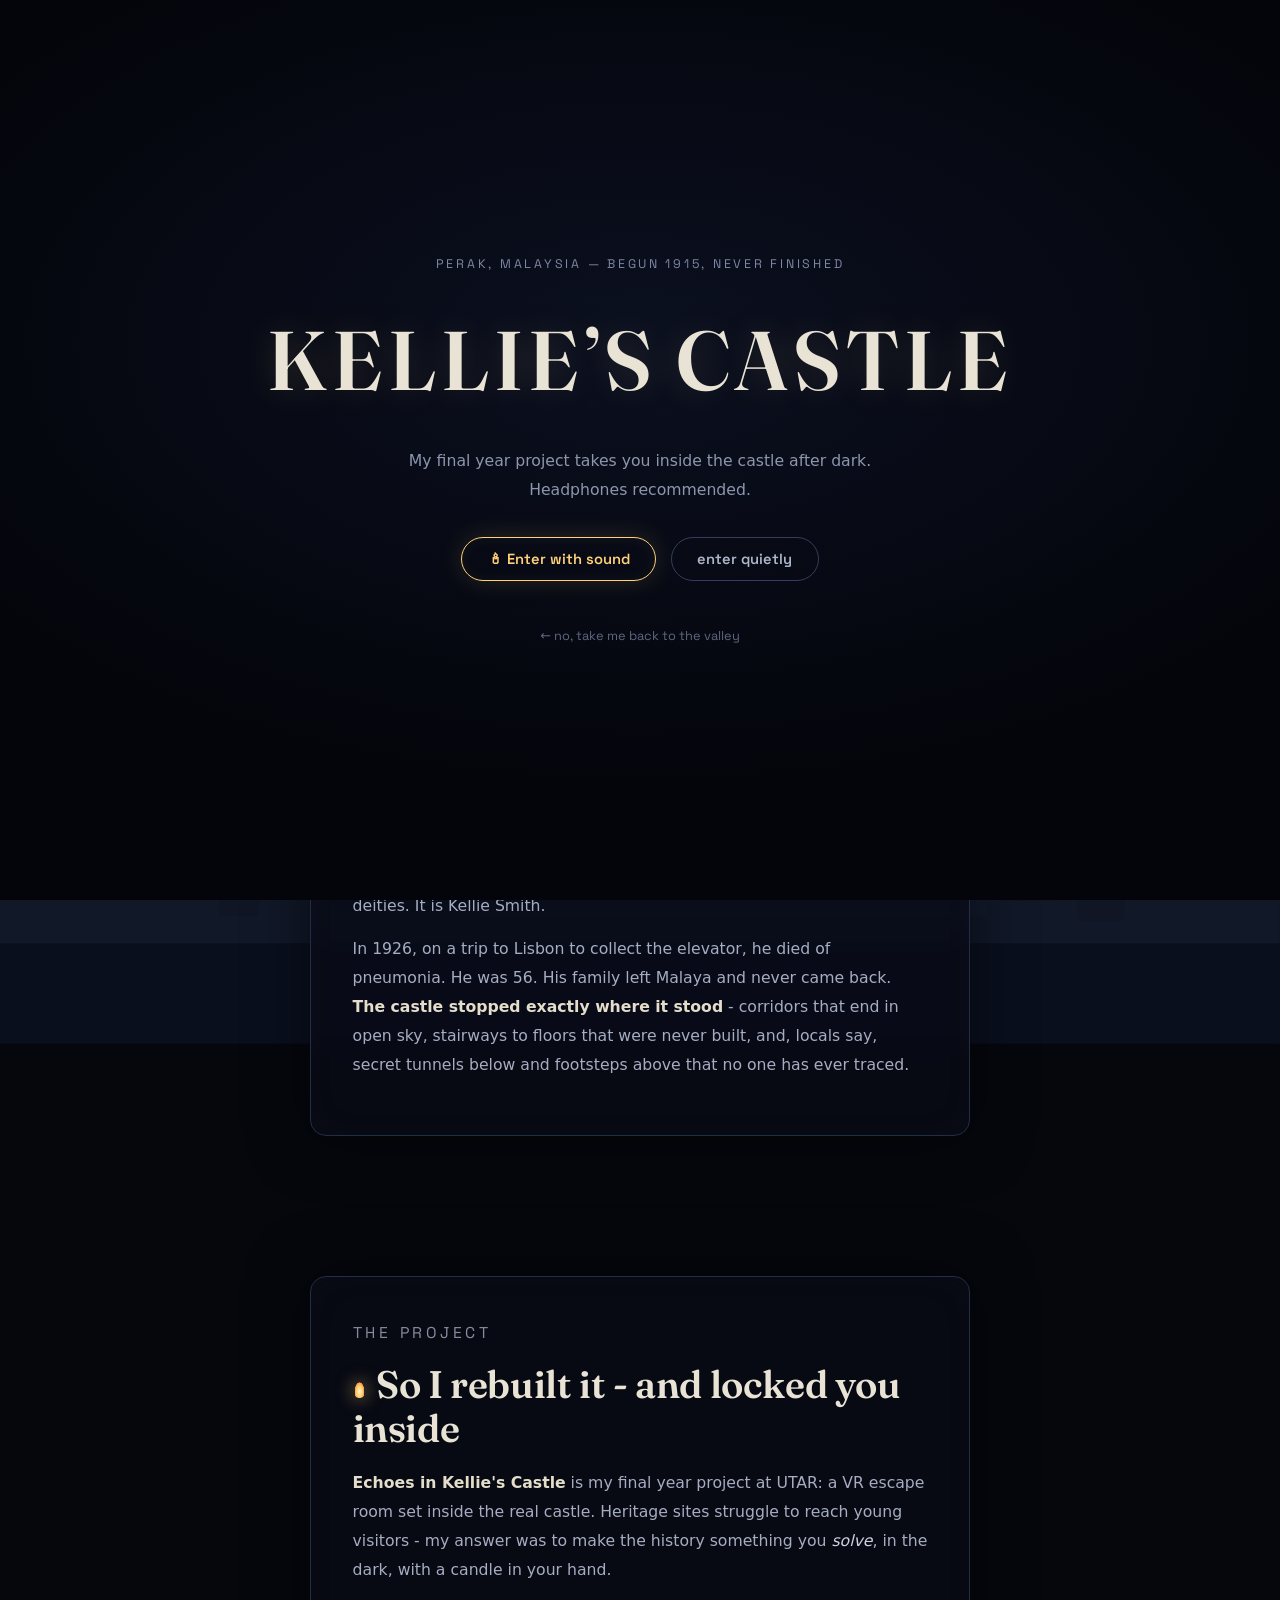
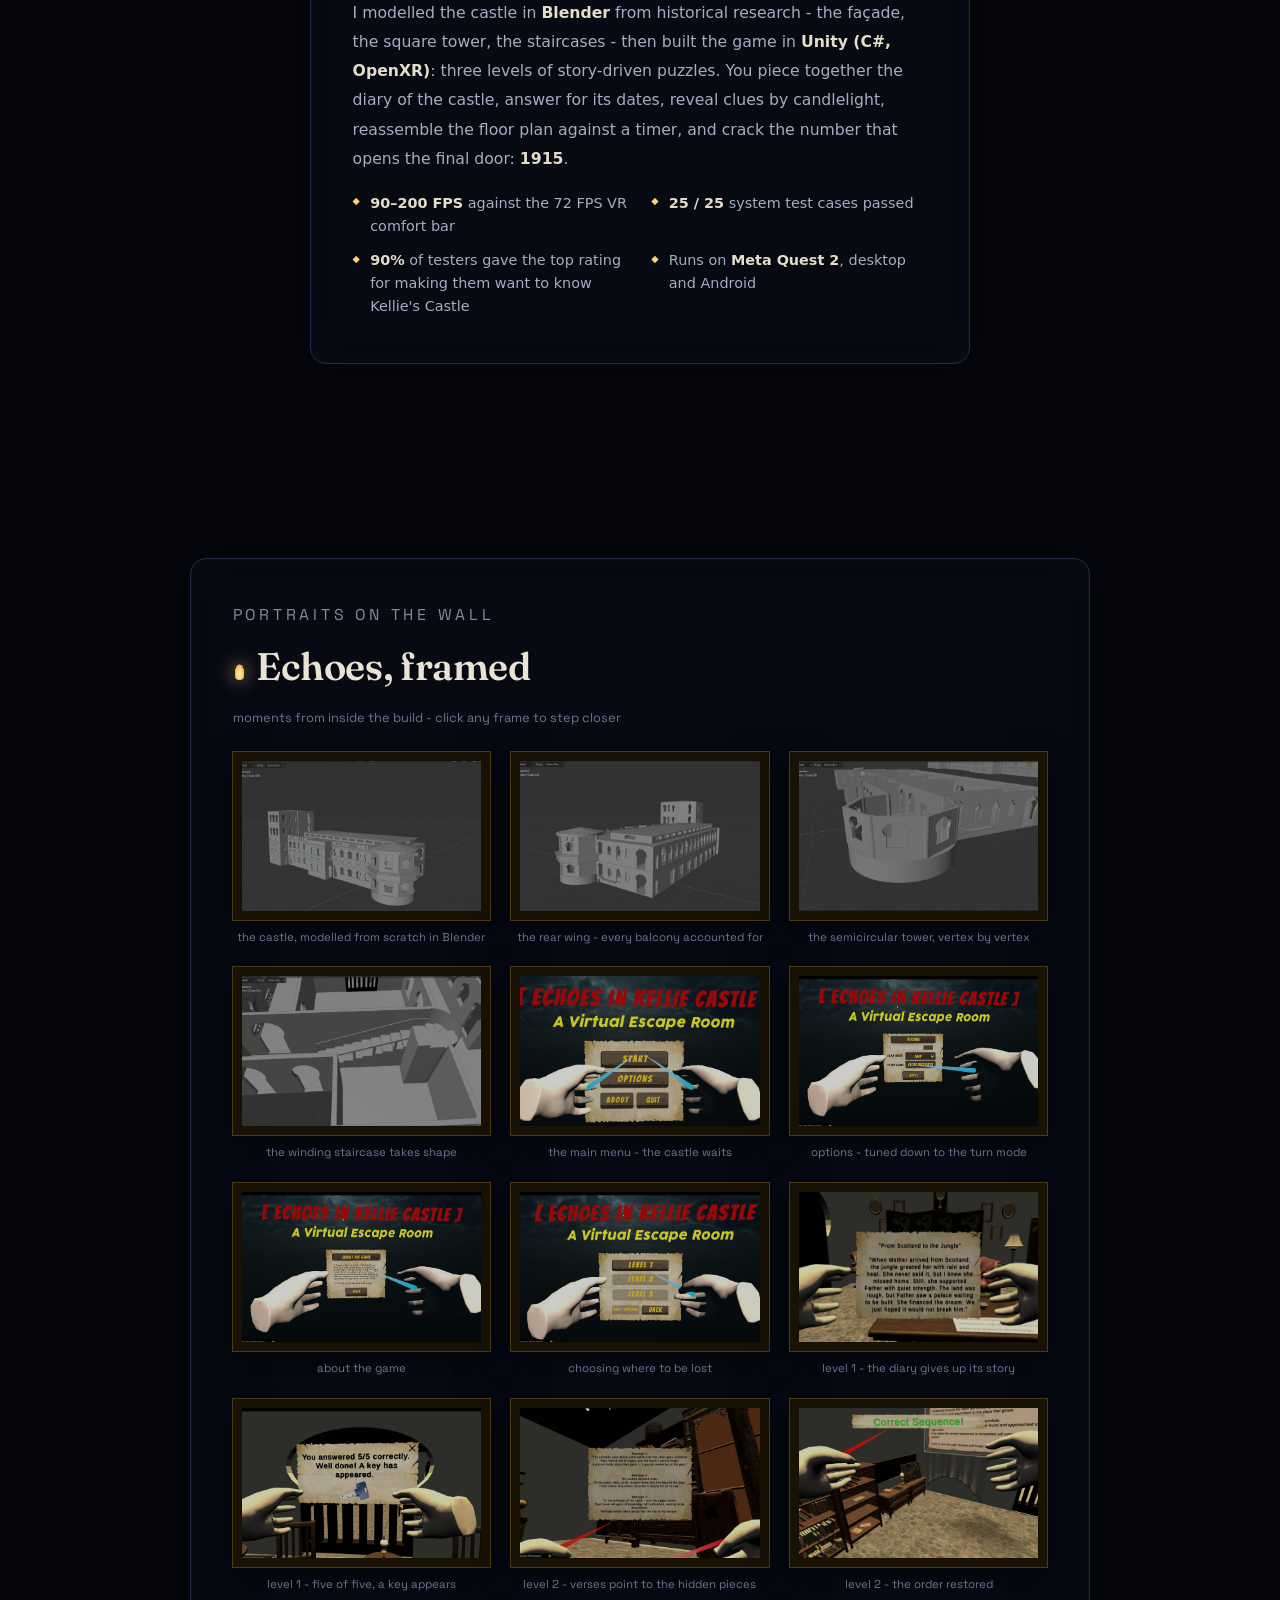
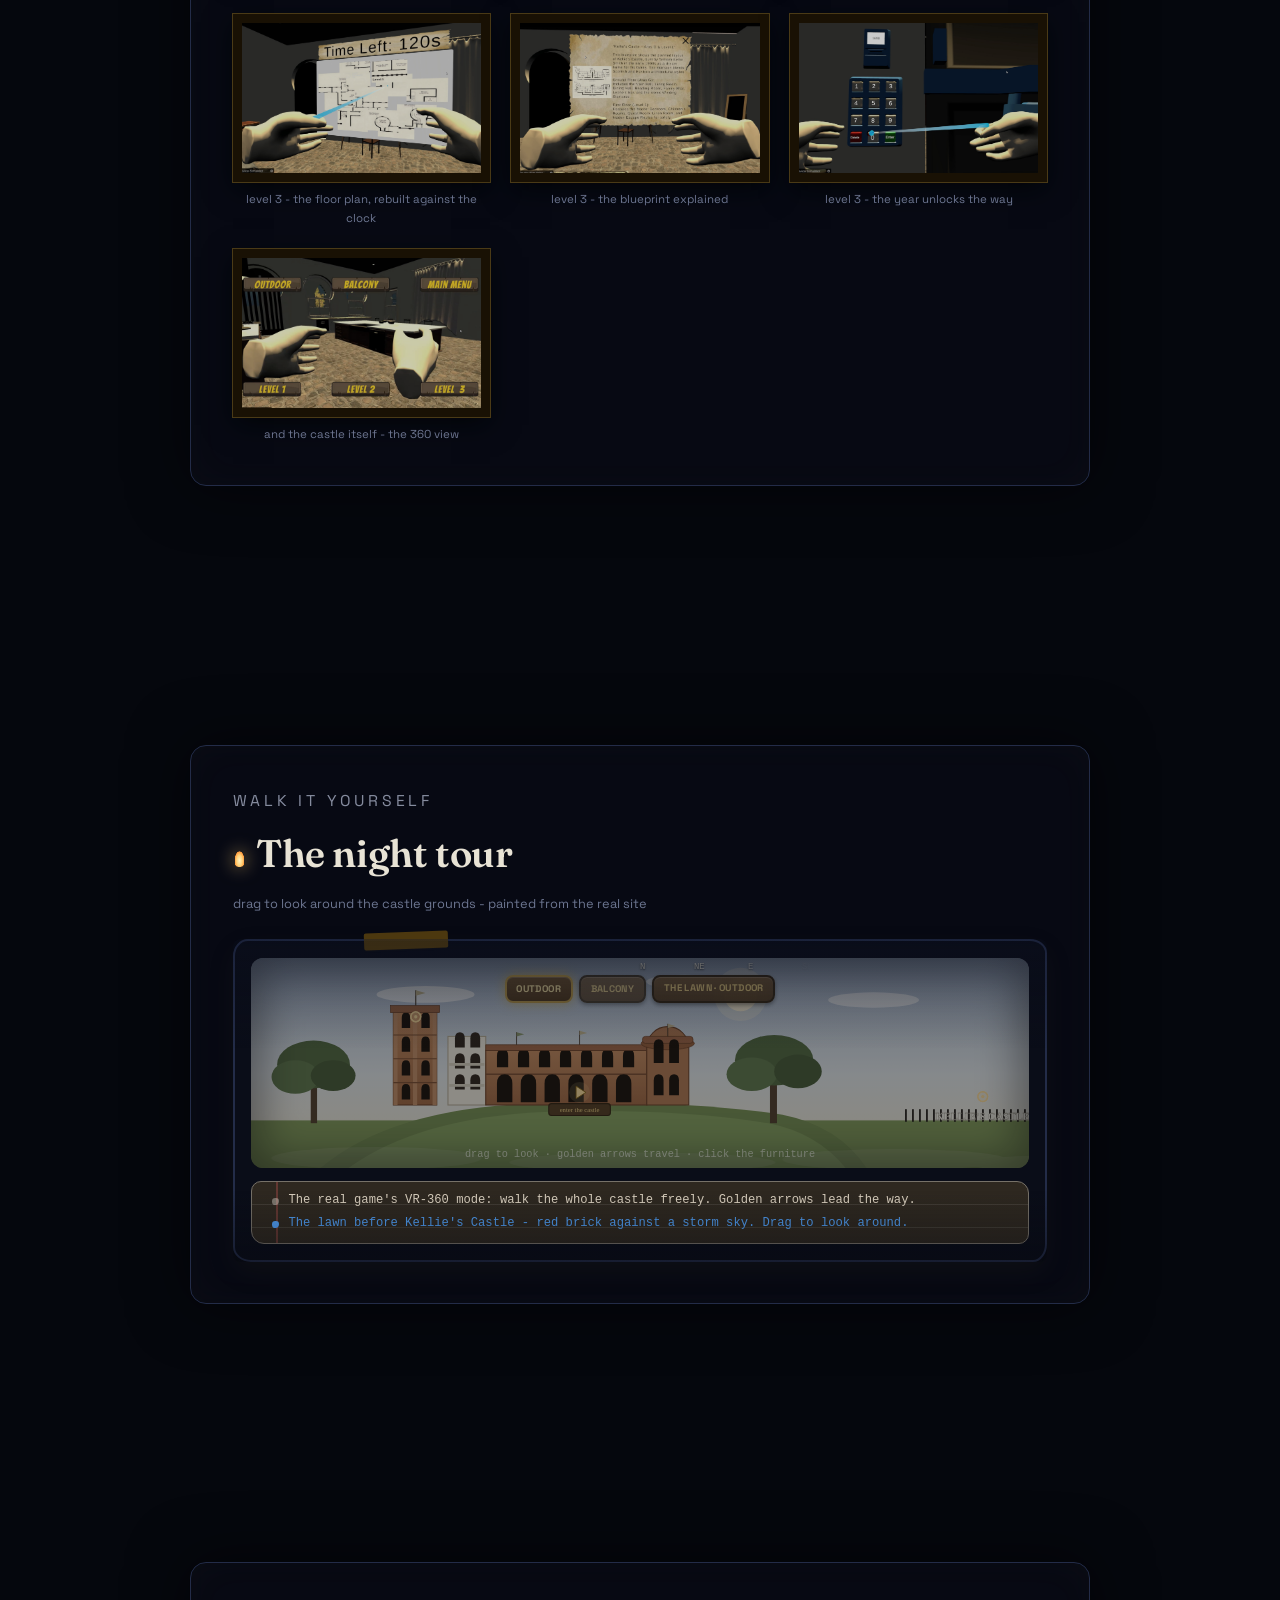
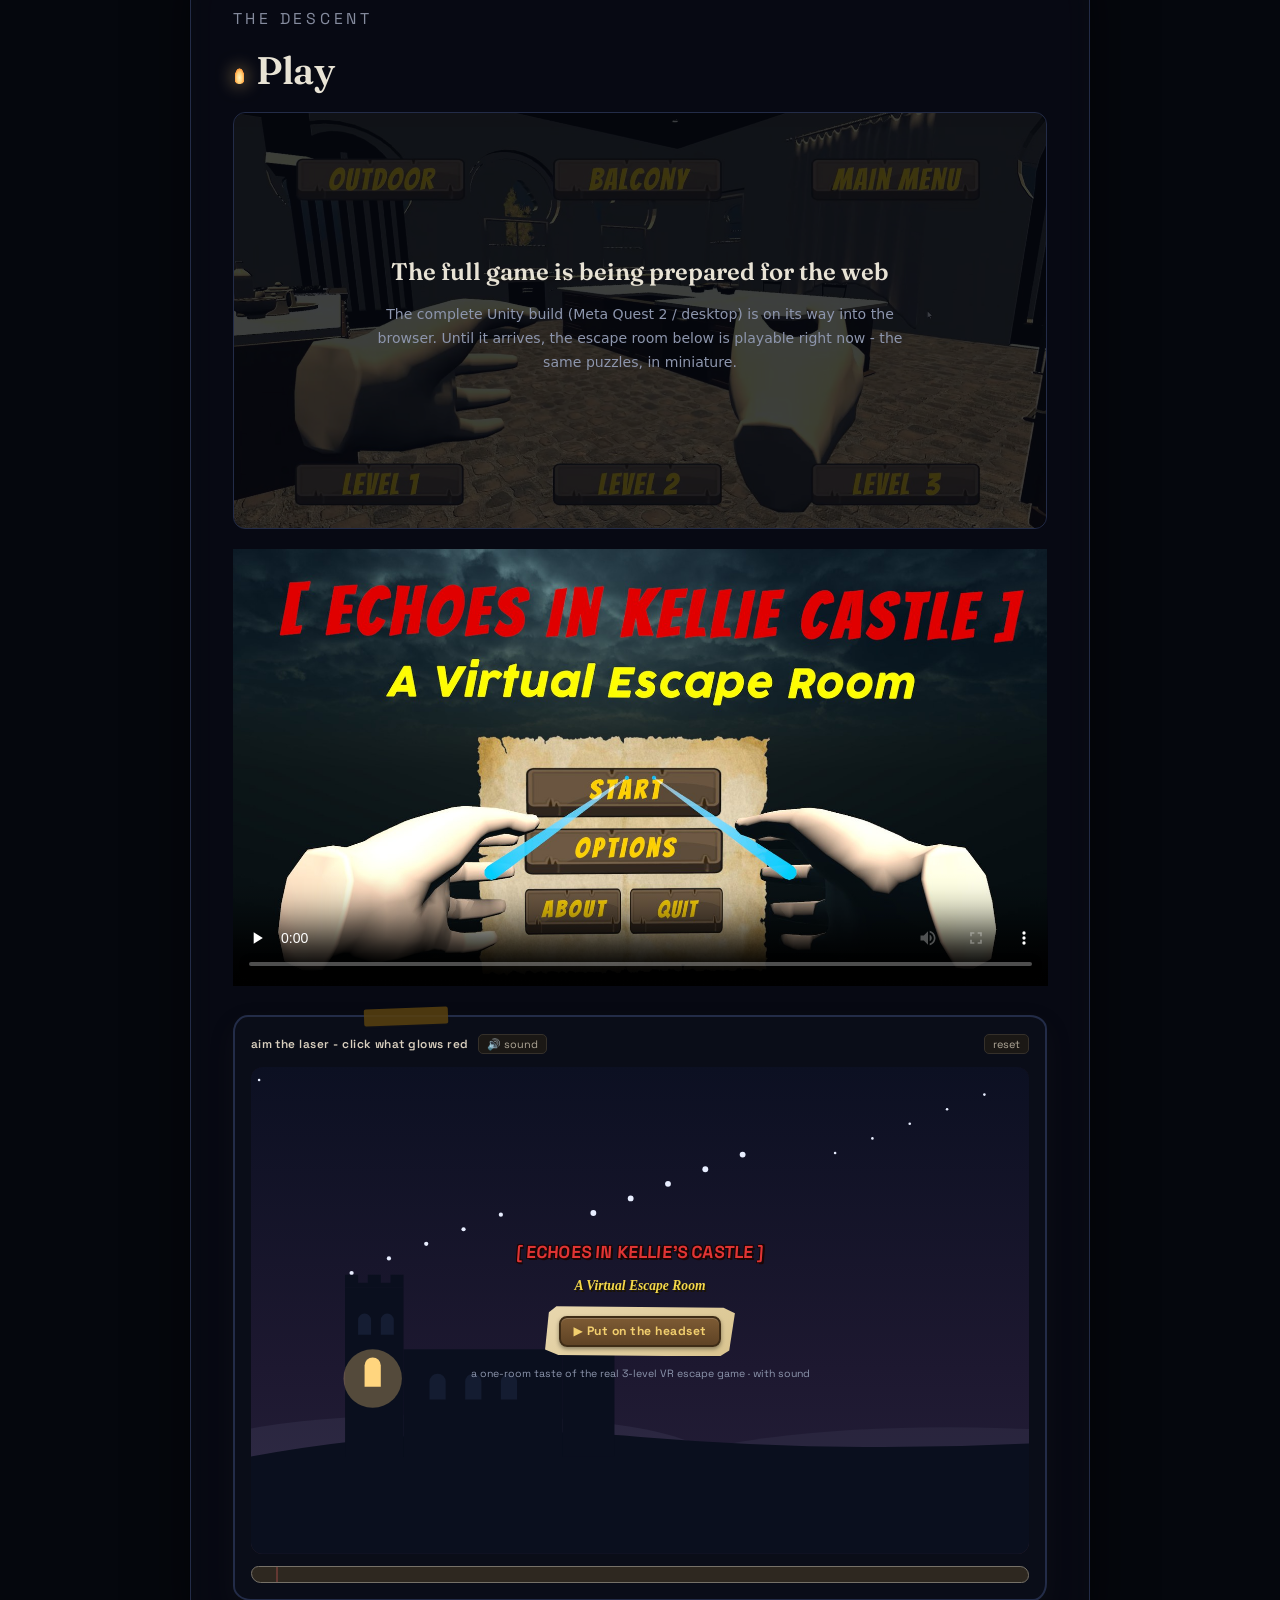
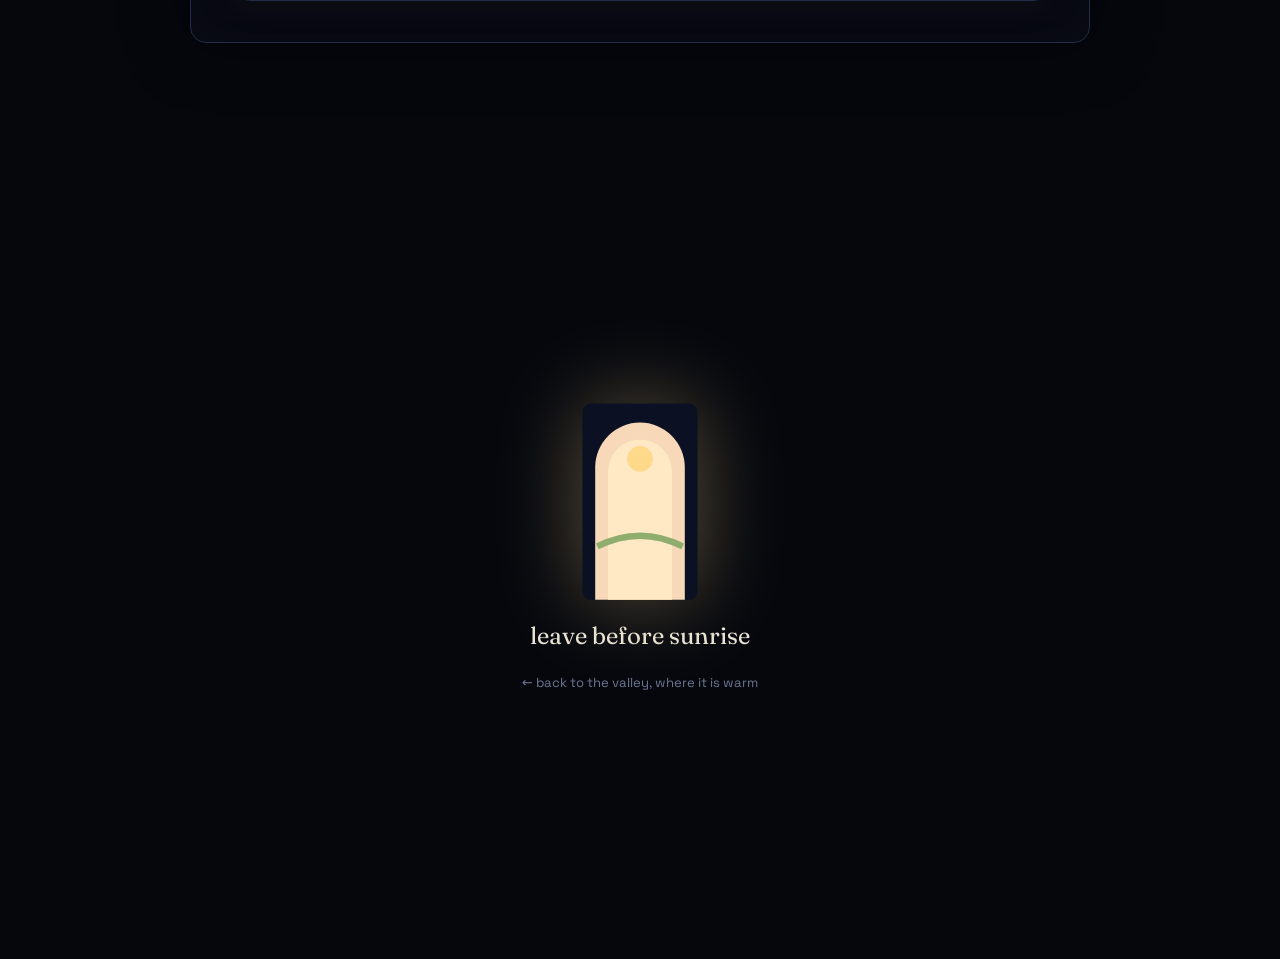
==== commit 3b39463b: "Publish site (source ae78ad0) - 2026-07-21 17:34" ====
--- a/kellie.html
+++ b/kellie.html
@@ -187,5 +187,8 @@
 
 <script src="js/demos.js"></script>
 <script src="js/kellie.js"></script>
+<!-- GoatCounter: cookieless visitor analytics -->
+<script data-goatcounter="https://xueenng.goatcounter.com/count"
+        async src="//gc.zgo.at/count.js"></script>
 </body>
 </html>
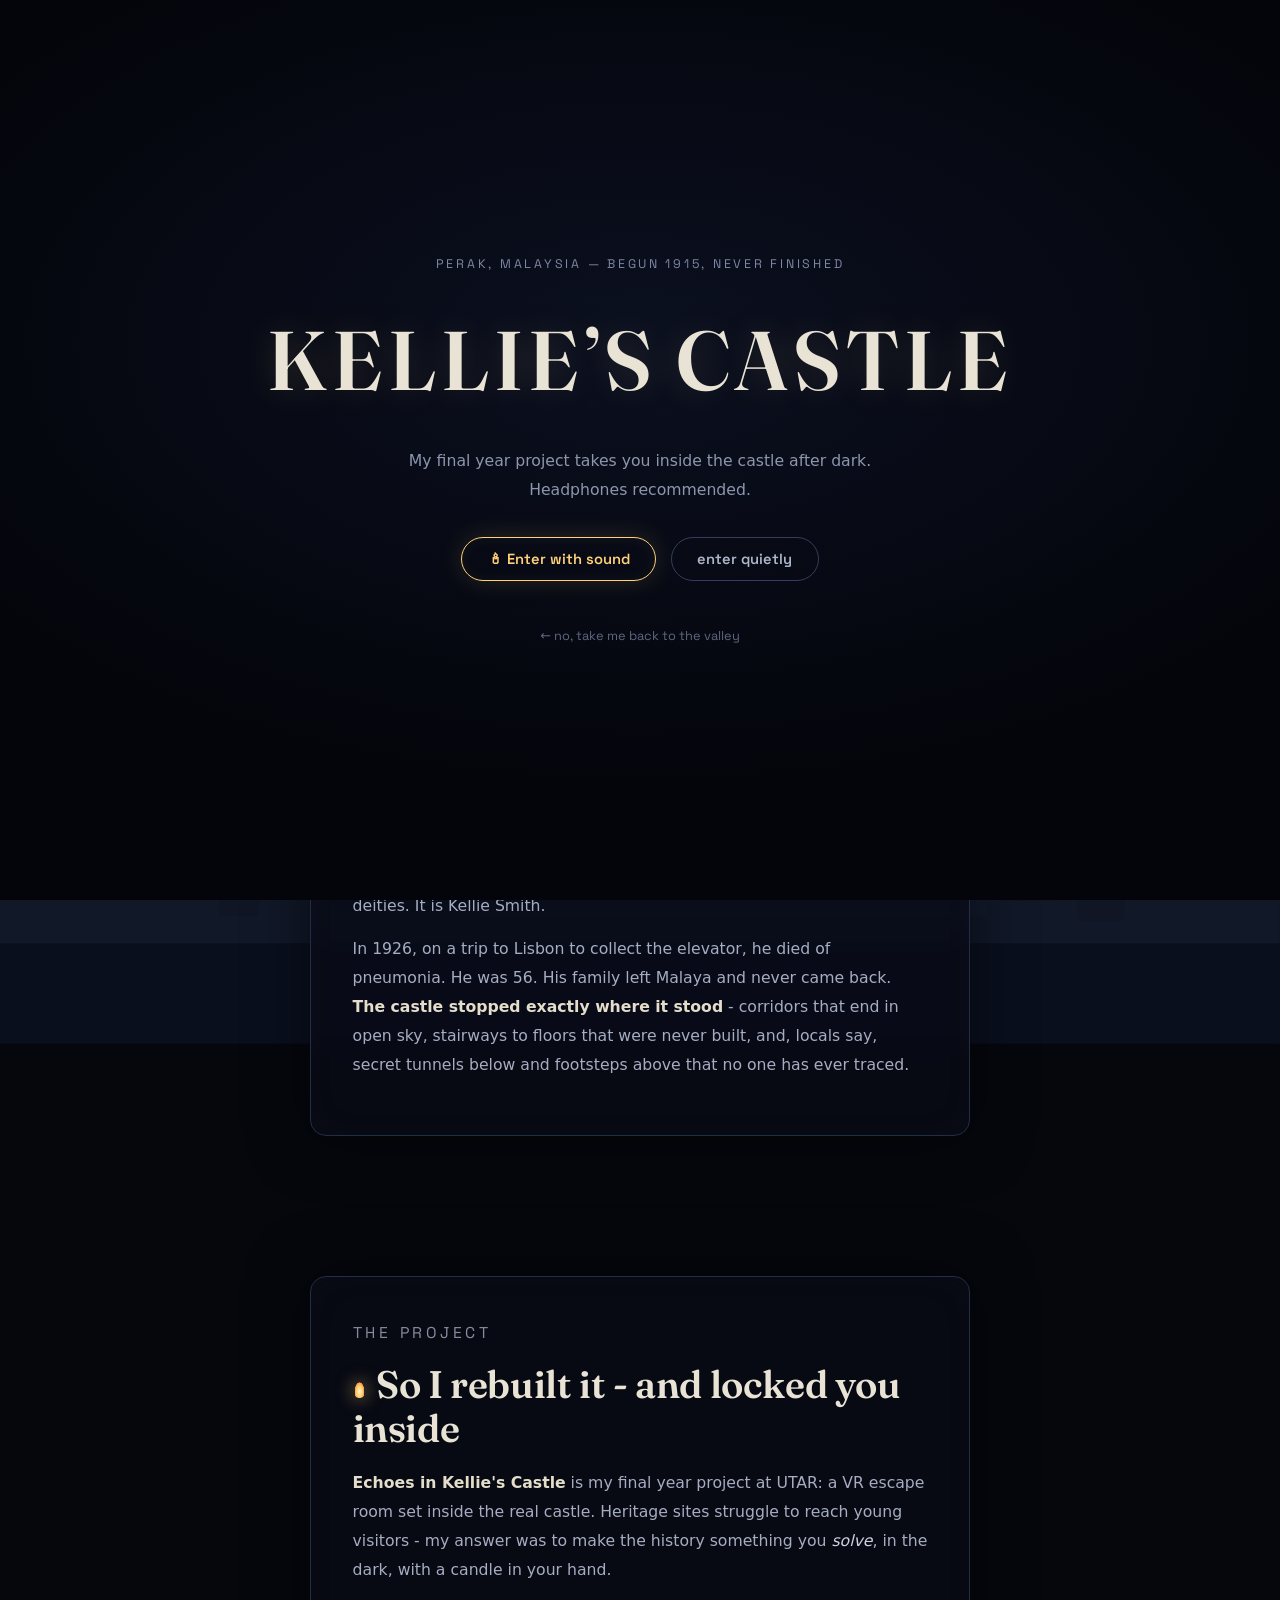
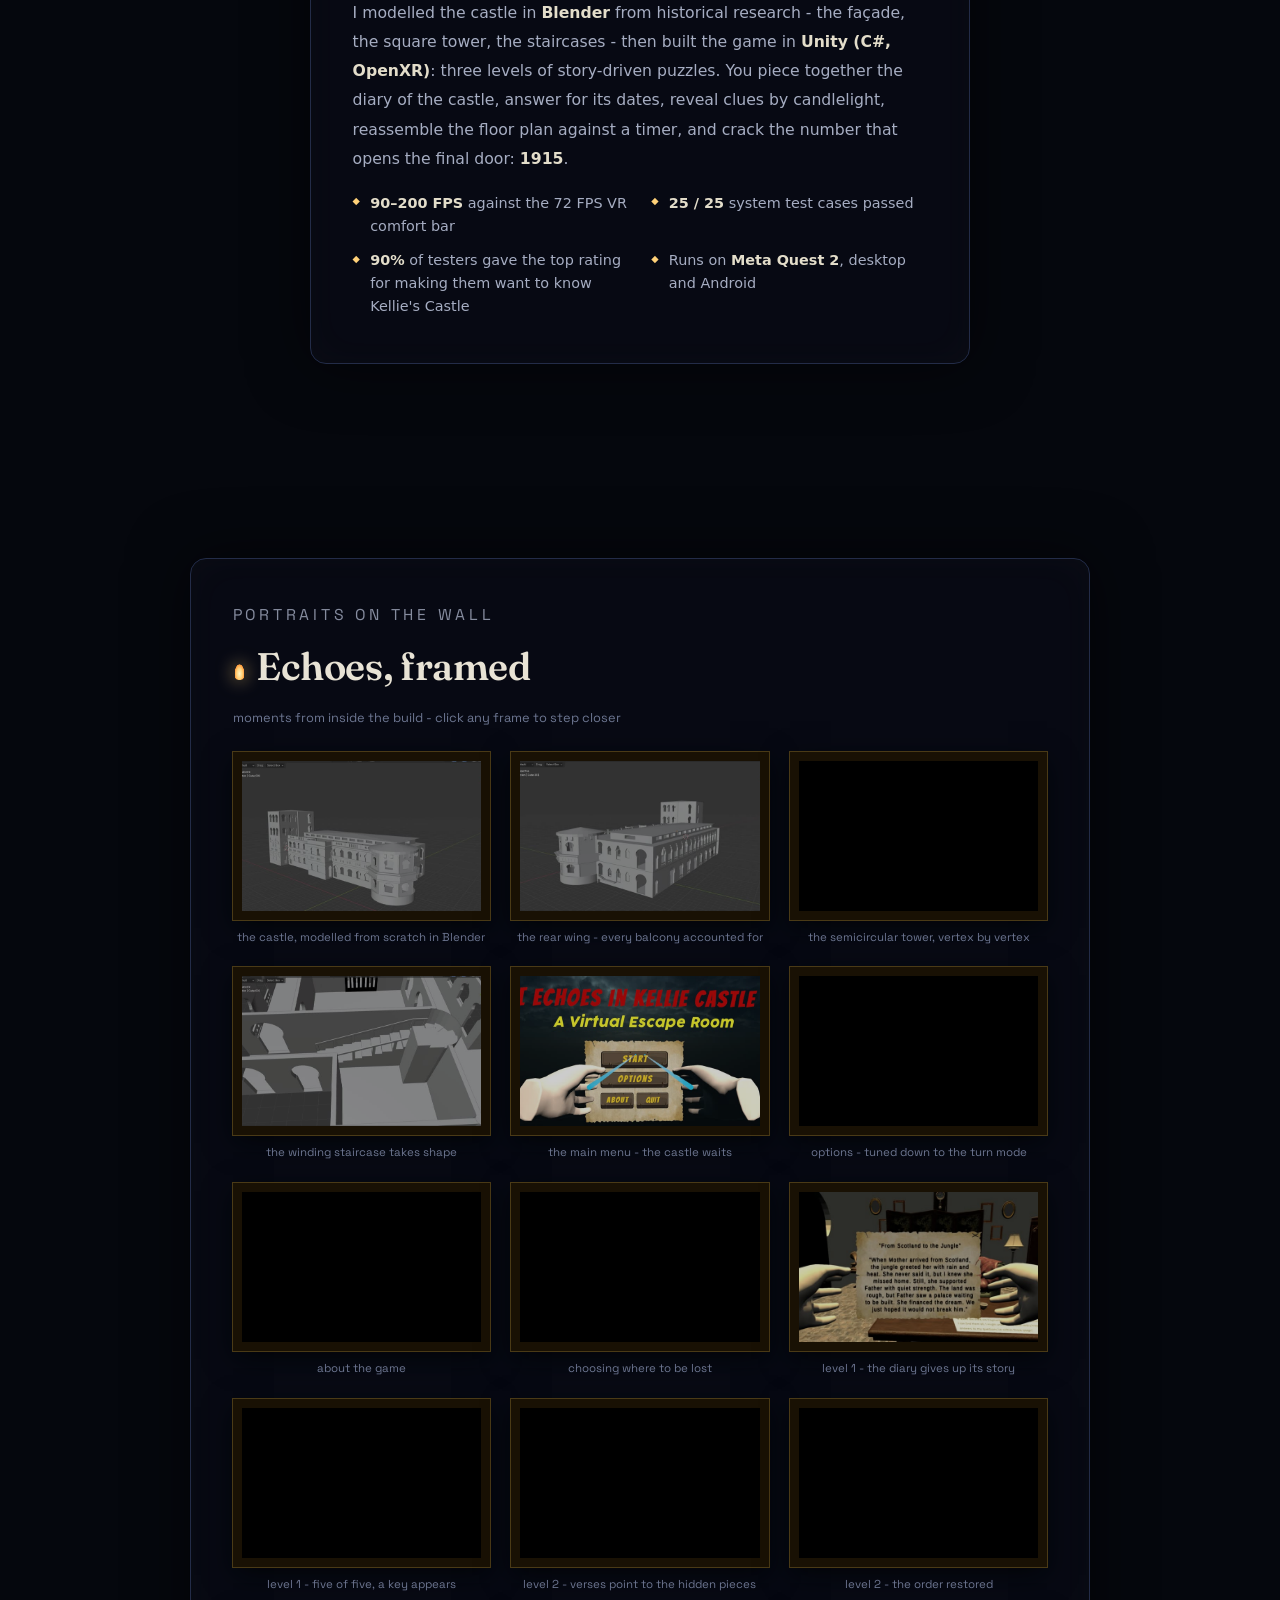
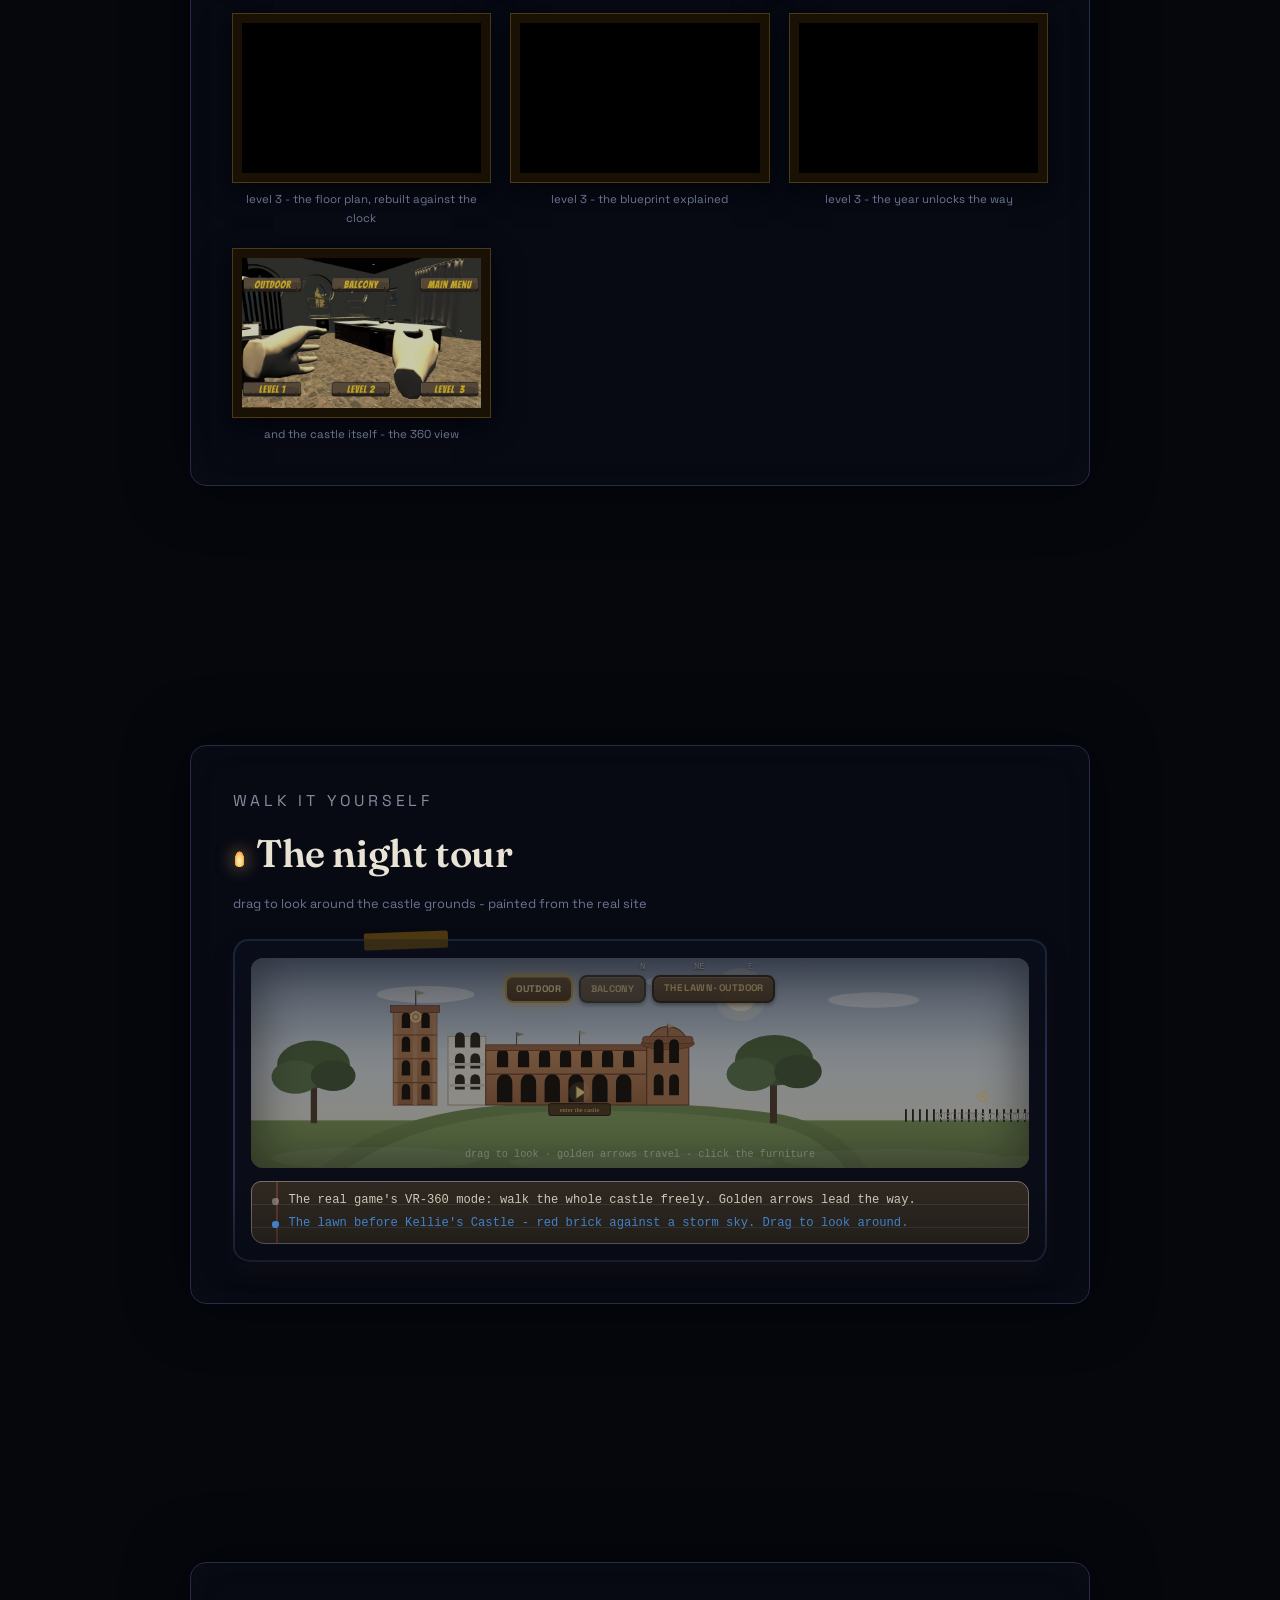
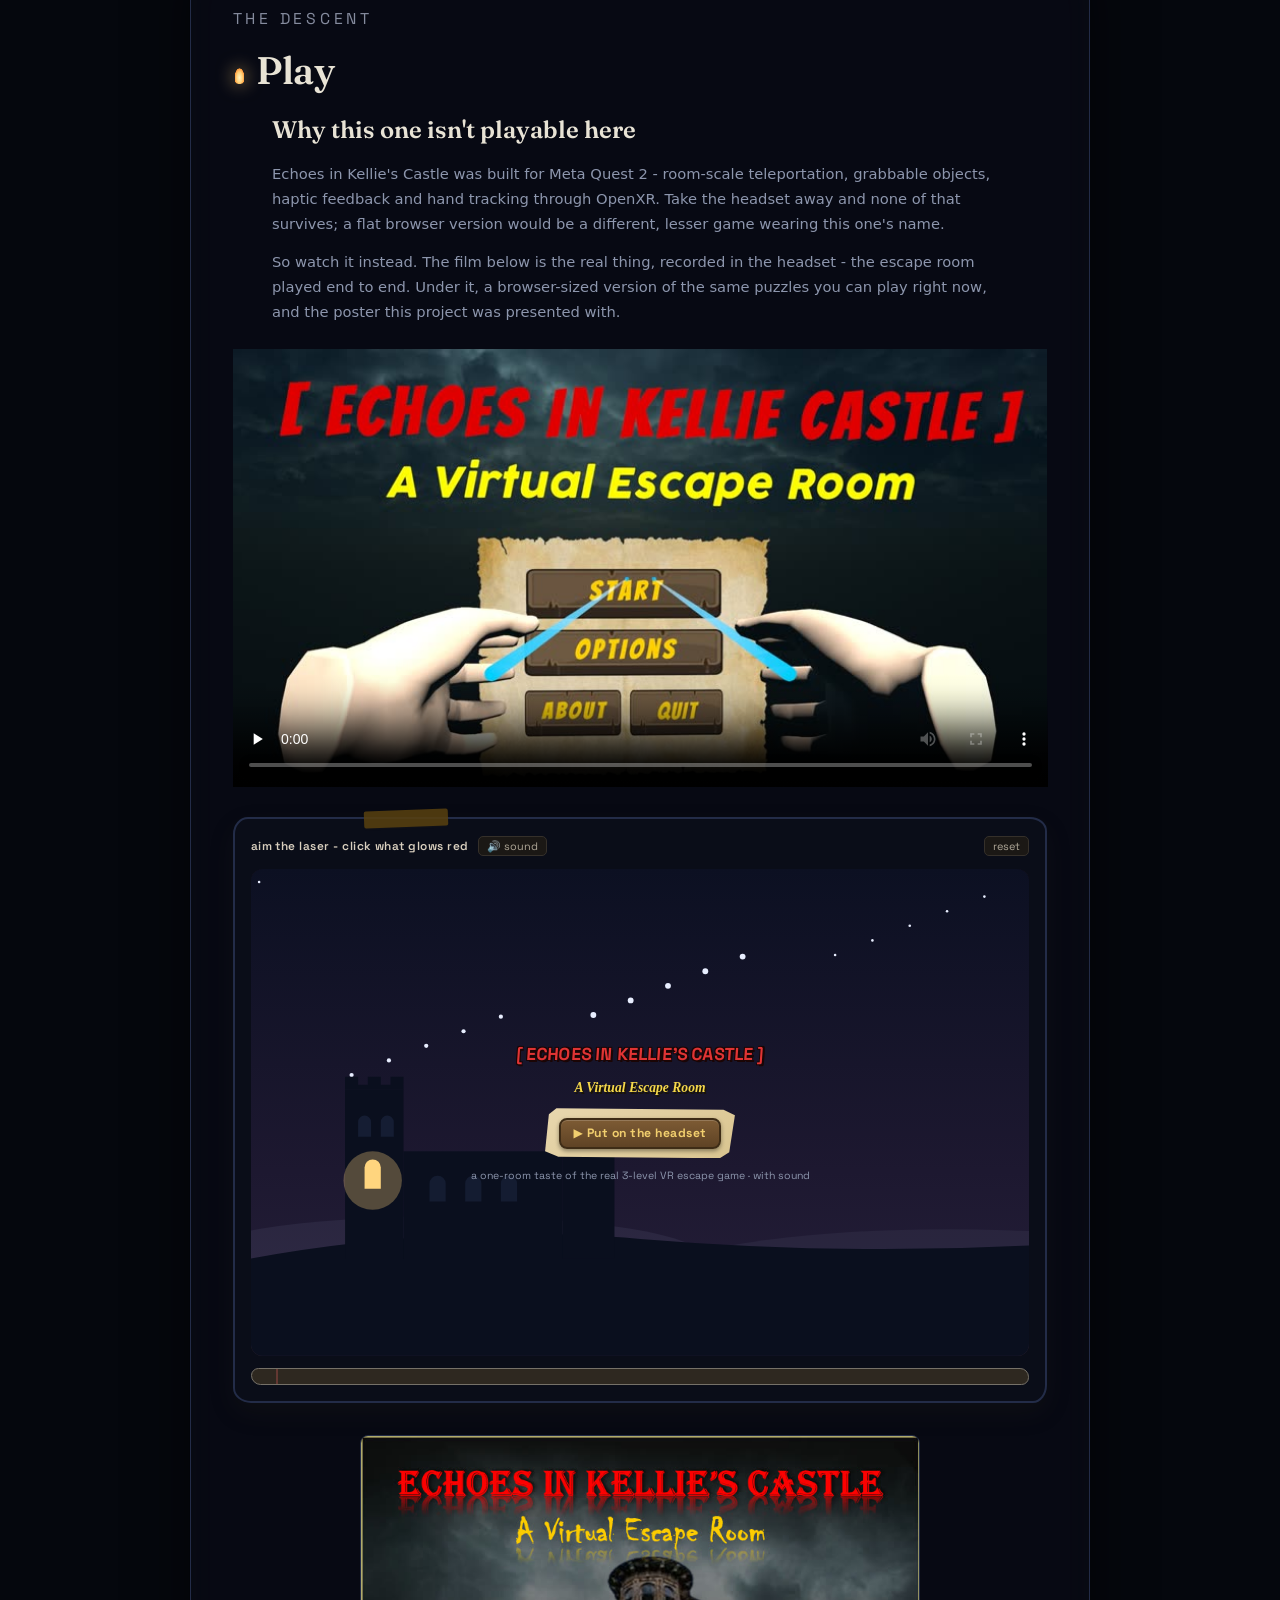
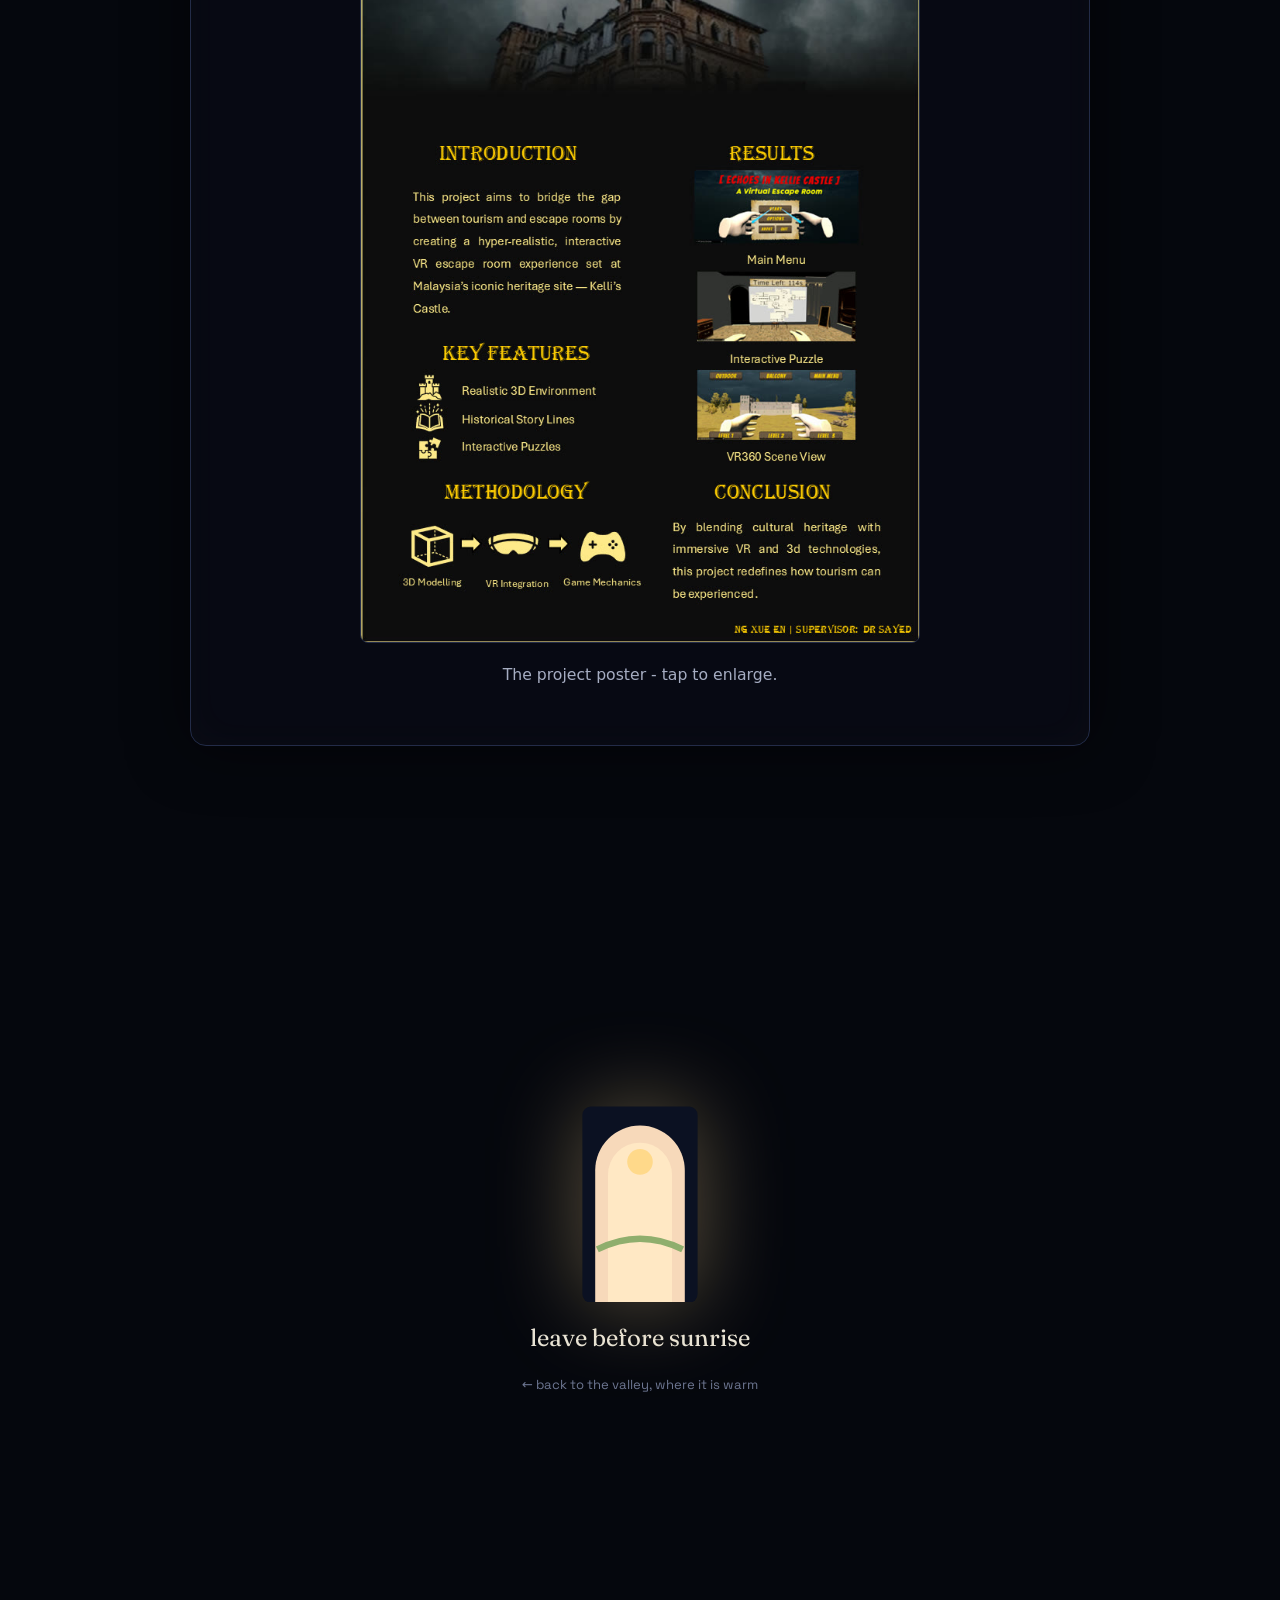
==== commit 411cf8a0: "Mobile-responsive pass: nav overlay, phone-tuned sky, video/image payload cuts, Kellie WebGL removed" ====
--- a/kellie.html
+++ b/kellie.html
@@ -186,6 +186,9 @@
 </main>
 
 <script src="js/demos.js"></script>
+<!-- for openLightbox, which the FYP poster reuses; its .lightbox styles are
+     already in styles.css, loaded above -->
+<script src="js/exhibits.js"></script>
 <script src="js/kellie.js"></script>
 <!-- GoatCounter: cookieless visitor analytics -->
 <script data-goatcounter="https://xueenng.goatcounter.com/count"
--- a/css/styles.css
+++ b/css/styles.css
@@ -143,7 +143,7 @@
 .wm-bar {
   display: flex; align-items: center; gap: .8rem; padding: .6rem 1rem;
   background: color-mix(in srgb, var(--bg-raise) 88%, transparent);
-  border-bottom: 2px solid var(--ink); backdrop-filter: blur(8px); z-index: 6;
+  border-bottom: 2px solid var(--ink); -webkit-backdrop-filter: blur(8px); backdrop-filter: blur(8px); z-index: 6;
 }
 .wm-title { font-family: var(--label); font-size: .8rem; color: var(--ink-2); margin: 0 auto; }
 #wm-svg { flex: 1; width: 100%; touch-action: none; cursor: grab; user-select: none; }
@@ -286,7 +286,7 @@
 .nav {
   position: fixed; top: 0; left: 0; right: 0; z-index: 50;
   background: color-mix(in srgb, var(--bg) 85%, transparent);
-  backdrop-filter: blur(12px); border-bottom: 1px solid var(--line);
+  -webkit-backdrop-filter: blur(12px); backdrop-filter: blur(12px); border-bottom: 1px solid var(--line);
 }
 .nav-inner {
   max-width: 1200px; margin: 0 auto; padding: .65rem 1.4rem;
@@ -1799,7 +1799,7 @@
   position: fixed; bottom: 0; left: 0; right: 0; z-index: 2;
   display: flex; align-items: center; gap: 1.1rem; padding: .6rem 1.2rem .55rem;
   background: color-mix(in srgb, var(--paper-bright) 90%, transparent);
-  border-top: 2px solid #5d4a33; backdrop-filter: blur(6px);
+  border-top: 2px solid #5d4a33; -webkit-backdrop-filter: blur(6px); backdrop-filter: blur(6px);
   font-family: var(--label); color: var(--paper-ink);
 }
 .pr-hint { font-size: .68rem; opacity: .6; white-space: nowrap; }
@@ -1974,3 +1974,130 @@
 }
 .tour-x:hover { opacity: 1; color: var(--bad); }
 .tour-note { font-size: .72rem; opacity: .6; margin: .4rem 0 0; }
+
+/* ---------- touch hardening ----------
+   Transform-based hover lifts stick after a tap on touch devices (there is no
+   pointer-out), so the lift belongs to real hover-capable pointers only. The
+   colour/border hovers are harmless and stay put.
+   These are the ten transform-carrying :hover rules in this file - re-check
+   with: grep ':hover' css/styles.css | grep transform */
+@media (hover: none) {
+  .btn:hover { transform: none; box-shadow: none; }
+  .nav-resume:hover { transform: none; box-shadow: none; }
+  .icon-btn:hover { transform: none; }
+  .hero-polaroid:hover { transform: none; }
+  .grid-card:hover { transform: none; box-shadow: none; }
+  .grid-more:not(.end):hover > svg { transform: none; }
+  /* the base rule centres this with translateX(-50%); only the lift is dropped */
+  .grid-more:not(.end):hover .gm-suu { transform: translateX(-50%); }
+  .demo-run:not(:disabled):hover { transform: none; }
+  .play-btn:hover { transform: none; }
+  .film-frame:hover { transform: none; }
+}
+
+@media (pointer: coarse) {
+  /* Apple HIG and Material both floor tap targets at 44px. */
+  .icon-btn { width: 44px; height: 44px; }
+  a, button, .btn, .icon-btn, .wm-list-item { -webkit-tap-highlight-color: transparent; }
+  /* stop double-tap zoom swallowing the first tap on controls */
+  button, .btn, .icon-btn, .chip { touch-action: manipulation; }
+}
+
+/* ---------- mobile nav overlay ----------
+   The breakpoint is 900px, NOT 700px, because styles.css already hides
+   .nav-links below 900px (see the max-width:900px block above). Using 700 here
+   would leave the 700-900px band with no navigation at all. */
+.nav-toggle { display: none; }
+
+@media (max-width: 900px) {
+  /* the overlay carries weather/theme/present, so the bar copy is redundant
+     and only crowds a phone-width nav */
+  .nav-actions { display: none; }
+  /* without this the name breaks onto one word per line beside the hamburger */
+  .nav-brand { white-space: nowrap; }
+  .nav-inner { gap: .8rem; }
+  .nav-toggle {
+    display: flex; flex-direction: column; justify-content: center; gap: 5px;
+    width: 44px; height: 44px; padding: 0 10px; margin-left: auto;
+    background: none; border: none; cursor: pointer;
+  }
+  .nav-toggle span {
+    display: block; height: 2px; width: 24px; border-radius: 2px;
+    background: var(--ink); transition: transform .25s, opacity .2s;
+  }
+  .nav-toggle[aria-expanded="true"] span:nth-child(1) { transform: translateY(7px) rotate(45deg); }
+  .nav-toggle[aria-expanded="true"] span:nth-child(2) { opacity: 0; }
+  .nav-toggle[aria-expanded="true"] span:nth-child(3) { transform: translateY(-7px) rotate(-45deg); }
+}
+
+.nav-overlay {
+  position: fixed; inset: 0; z-index: 60;
+  display: flex; flex-direction: column; gap: 1.1rem;
+  padding: 1.1rem 1.4rem 2rem;
+  background: color-mix(in srgb, var(--bg) 92%, transparent);
+  -webkit-backdrop-filter: blur(14px);
+  backdrop-filter: blur(14px);
+  overflow-y: auto; -webkit-overflow-scrolling: touch;
+  animation: navOverlayIn .22s ease;
+}
+.nav-overlay[hidden] { display: none; }
+@keyframes navOverlayIn { from { opacity: 0; transform: translateY(-8px); } }
+
+.nav-overlay-top { display: flex; align-items: center; justify-content: space-between; min-height: 44px; }
+.nav-overlay-name { font-family: var(--display); font-size: 1.1rem; }
+.nav-overlay-close {
+  width: 44px; height: 44px; background: none; border: none;
+  font-size: 1.4rem; color: var(--ink); cursor: pointer;
+}
+
+.nav-overlay-links { display: flex; flex-direction: column; }
+.nav-overlay-links a {
+  display: flex; align-items: center; min-height: 52px;
+  font-family: var(--display); font-size: 1.45rem; color: var(--ink);
+  text-decoration: none; border-bottom: 1px solid var(--line);
+}
+
+.nav-overlay-resume {
+  display: flex; align-items: center; justify-content: center; min-height: 50px;
+  border-radius: 99px; background: var(--accent); color: var(--accent-ink);
+  font-family: var(--label); font-weight: 600; text-decoration: none;
+}
+
+.nav-overlay-tools { display: flex; justify-content: center; gap: 1.1rem; }
+/* Sized here rather than inheriting the @media (pointer: coarse) rule: the
+   overlay is a touch-first surface but also shows on fine-pointer laptops
+   between 700-900px, where that rule never applies. */
+.nav-overlay-tools .icon-btn { width: 44px; height: 44px; }
+
+@media (prefers-reduced-motion: reduce) {
+  .nav-overlay { animation: none; }
+  .nav-toggle span { transition: none; }
+}
+
+/* ---------- phones: a mini game stood down ----------
+   Used by exhibits.js (project demos) and kellie.js (the escape room). Reads
+   as a deliberate note, not a broken panel. */
+.demo-desktop-only {
+  display: flex; gap: .9rem; align-items: flex-start;
+  margin-top: 1.1rem; padding: 1rem 1.1rem;
+  border: 1px solid var(--line); border-radius: var(--radius);
+  background: var(--bg-raise);
+}
+.demo-desktop-only .ddo-mark {
+  flex: none; width: 30px; height: 30px; border-radius: 50%;
+  display: flex; align-items: center; justify-content: center;
+  background: color-mix(in srgb, var(--accent) 22%, transparent);
+  color: var(--accent); font-size: .8rem;
+}
+.demo-desktop-only .ddo-body b {
+  display: block; font-family: var(--label); font-size: .95rem; margin-bottom: .3rem;
+}
+.demo-desktop-only .ddo-body p {
+  font-size: .88rem; line-height: 1.6; color: var(--ink-2);
+}
+
+/* Project-detail gallery stays two-up on phones (user preference) - tap any
+   tile to open it full-size in the lightbox. */
+@media (max-width: 700px) {
+  .gallery { grid-template-columns: repeat(2, 1fr); gap: .6rem; }
+}
--- a/css/kellie.css
+++ b/css/kellie.css
@@ -53,7 +53,7 @@
   position: fixed; top: 1rem; z-index: 80;
   font-family: var(--label); font-size: .82rem; color: #8d96ad;
   background: rgba(8,11,22,.72); border: 1px solid #232c48; border-radius: 99px;
-  padding: .45rem 1rem; backdrop-filter: blur(8px); cursor: pointer;
+  padding: .45rem 1rem; -webkit-backdrop-filter: blur(8px); backdrop-filter: blur(8px); cursor: pointer;
   transition: color .2s, border-color .2s;
 }
 .k-home { left: 1rem; }
@@ -91,16 +91,21 @@
 /* ---------- scenes & panels ---------- */
 .k-main { position: relative; z-index: 10; }
 .k-scene {
-  min-height: 100vh; display: flex; align-items: center; justify-content: center;
+  /* the bare vh line is the fallback; dvh wins where supported. On iOS Safari
+     100vh means the viewport with the URL bar HIDDEN, so content clipped
+     whenever the bar was showing. */
+  min-height: 100vh;
+  min-height: 100dvh;
+  display: flex; align-items: center; justify-content: center;
   padding: 5.5rem 1.4rem; position: relative;
 }
-.k-scene-castle { min-height: 130vh; align-items: flex-end; }
+.k-scene-castle { min-height: 130vh; min-height: 130dvh; align-items: flex-end; }
 .k-backdrop { position: absolute; inset: 0; overflow: hidden; z-index: -1; }
 .k-backdrop svg { position: absolute; bottom: 14vh; left: 50%; transform: translateX(-50%); width: max(100%, 1100px); }
 
 .k-panel {
   max-width: 660px; width: 100%;
-  background: rgba(8,11,22,.78); backdrop-filter: blur(10px);
+  background: rgba(8,11,22,.78); -webkit-backdrop-filter: blur(10px); backdrop-filter: blur(10px);
   border: 1px solid #232c48; border-radius: 16px;
   padding: clamp(1.6rem, 4vw, 2.6rem);
   box-shadow: 0 0 60px rgba(0,0,0,.55), inset 0 0 40px rgba(255,209,120,.025);
@@ -169,25 +174,29 @@
   background: linear-gradient(to bottom, rgba(10,14,30,.32), transparent 34%, transparent 78%, rgba(6,8,16,.4));
 }
 
-/* ---------- play (finale) ---------- */
-.k-play-poster {
-  position: relative; border-radius: 12px; overflow: hidden; border: 1px solid #232c48;
-  aspect-ratio: 16/8.2; display: flex; flex-direction: column; align-items: center;
-  justify-content: center; gap: .7rem; text-align: center; padding: 1.6rem; margin-top: 1.2rem;
-}
-.k-play-poster img { position: absolute; inset: 0; width: 100%; height: 100%; object-fit: cover; opacity: .32; filter: brightness(.7); }
-.k-play-poster > * { z-index: 1; }
-.k-play-poster h3 { font-family: var(--display); font-size: 1.5rem; color: #e8e3d5; font-weight: 600; }
-.k-play-poster p { color: #8d96ad; font-size: .88rem; max-width: 34rem; line-height: 1.7; }
+/* ---------- play (finale): words -> film -> mini game -> poster ---------- */
+/* The old .k-play-poster "coming soon" card is gone with the WebGL path; its
+   img was absolutely positioned at 32% opacity as a background wash, which is
+   the opposite of what the real poster needs. */
+.k-play-intro { max-width: 46rem; margin: 0 auto 1.6rem; }
+.k-play-intro h3 { font-family: var(--display); font-size: 1.5rem; color: #e8e3d5; font-weight: 600; margin-bottom: .7rem; }
+.k-play-intro p { color: #8d96ad; font-size: .92rem; line-height: 1.7; margin-bottom: .8rem; }
+
 .k-play-demo { margin-top: 1.3rem; }
 .k-play-demo .demo { background: #0a0d18; border-color: #232c48; }
 
-/* the real-game iframe (activated once play/kellie/ exists) */
-.k-webgl { margin-top: 1.2rem; }
-.k-webgl iframe { width: 100%; aspect-ratio: 16/9; border: 1px solid #232c48; border-radius: 12px; background: #000; }
+.k-film { margin-top: 1.2rem; }
+
+.k-fyp-poster { margin-top: 2rem; text-align: center; }
+.k-poster-btn {
+  display: inline-block; padding: 0; border: 1px solid #232c48; background: none;
+  cursor: zoom-in; border-radius: 8px; overflow: hidden; max-width: min(560px, 100%);
+}
+.k-poster-btn img { display: block; width: 100%; height: auto; }
+.k-poster-cap { margin-top: .6rem; color: #8d96ad; font-size: .85rem; }
 
 /* ---------- the way out ---------- */
-.k-scene-exit { min-height: 92vh; }
+.k-scene-exit { min-height: 92vh; min-height: 92dvh; }
 .k-door { display: flex; flex-direction: column; align-items: center; gap: 1rem; text-align: center; }
 .k-door svg { width: 128px; filter: drop-shadow(0 0 44px rgba(255,222,150,.35)); transition: transform .3s, filter .3s; }
 .k-door:hover svg { transform: scale(1.05); filter: drop-shadow(0 0 70px rgba(255,222,150,.55)); }
@@ -198,6 +207,7 @@
 /* ---------- responsive ---------- */
 @media (max-width: 700px) {
   .k-facts { grid-template-columns: 1fr; }
+  /* two-up on phones (user preference); tap a shot to open it full-size */
   .k-gallery { grid-template-columns: repeat(2, 1fr); gap: .9rem; }
   .k-backdrop svg { bottom: 30vh; }
 }
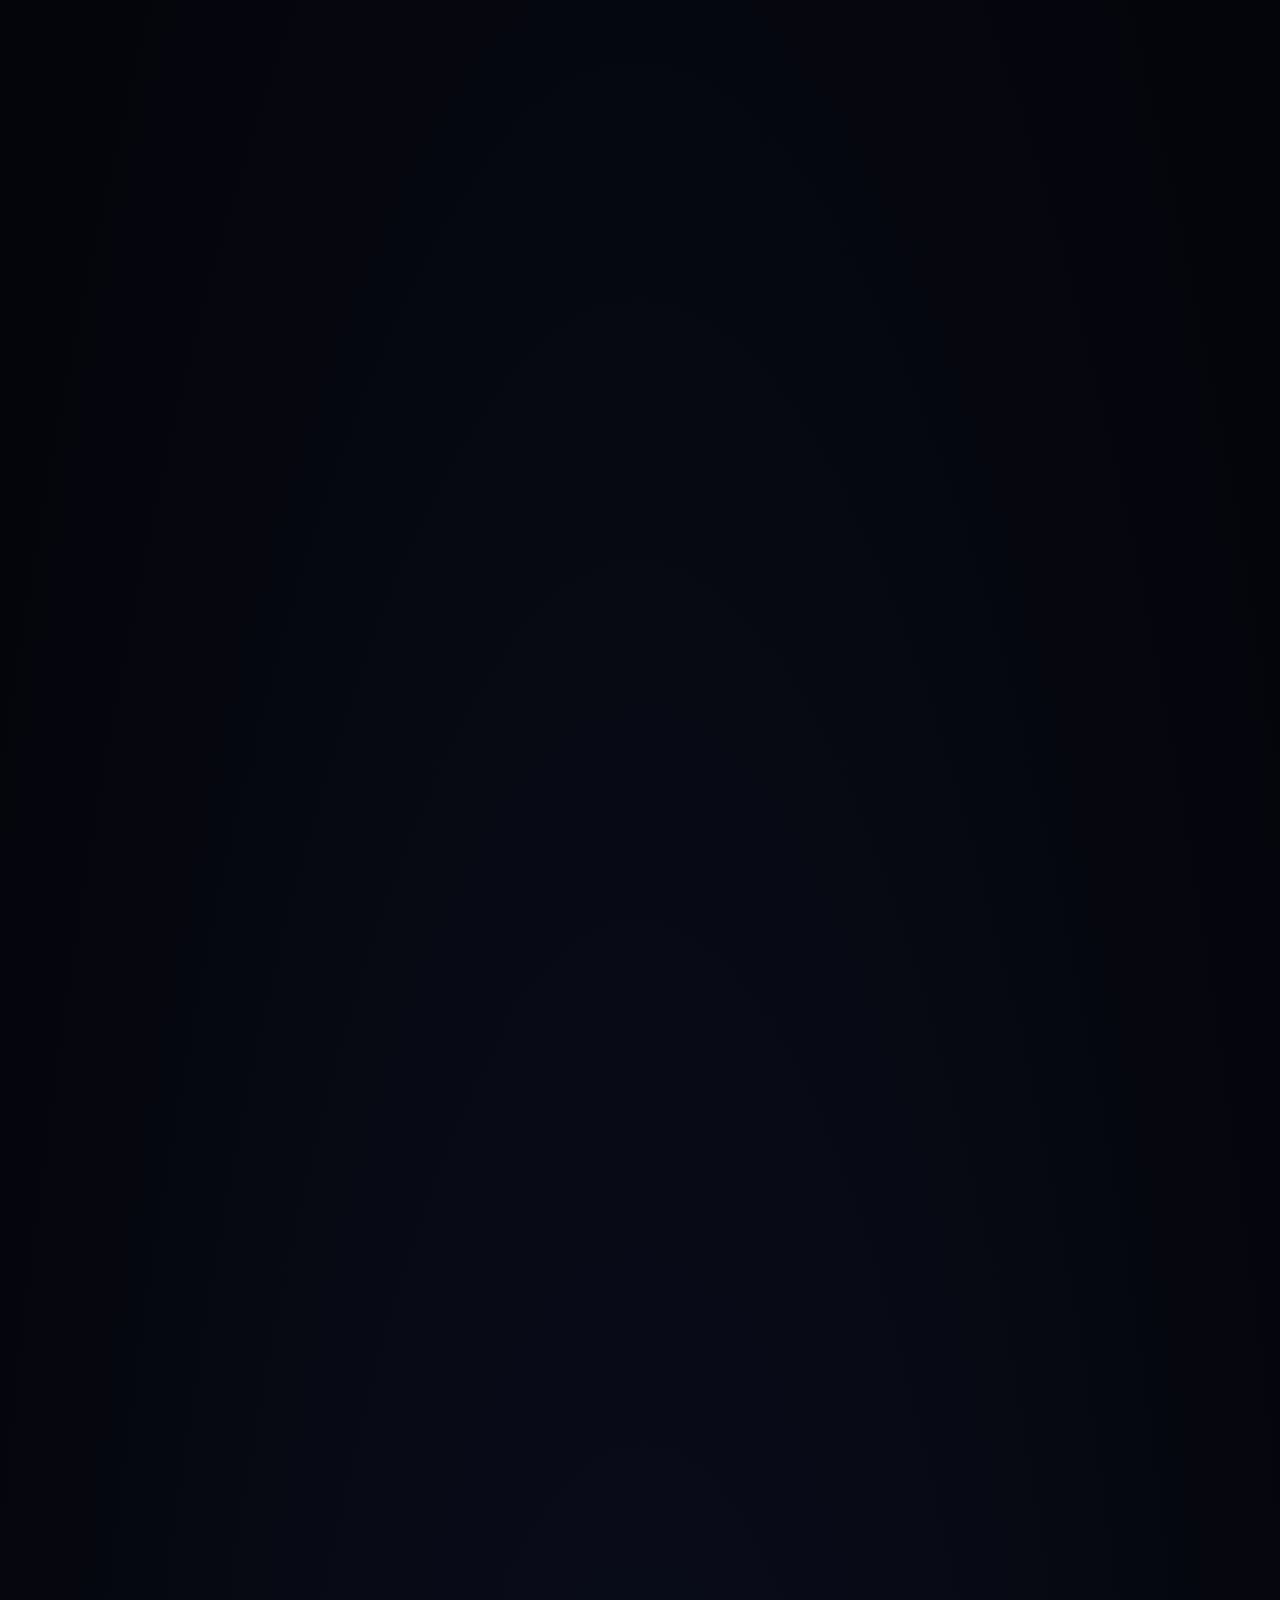
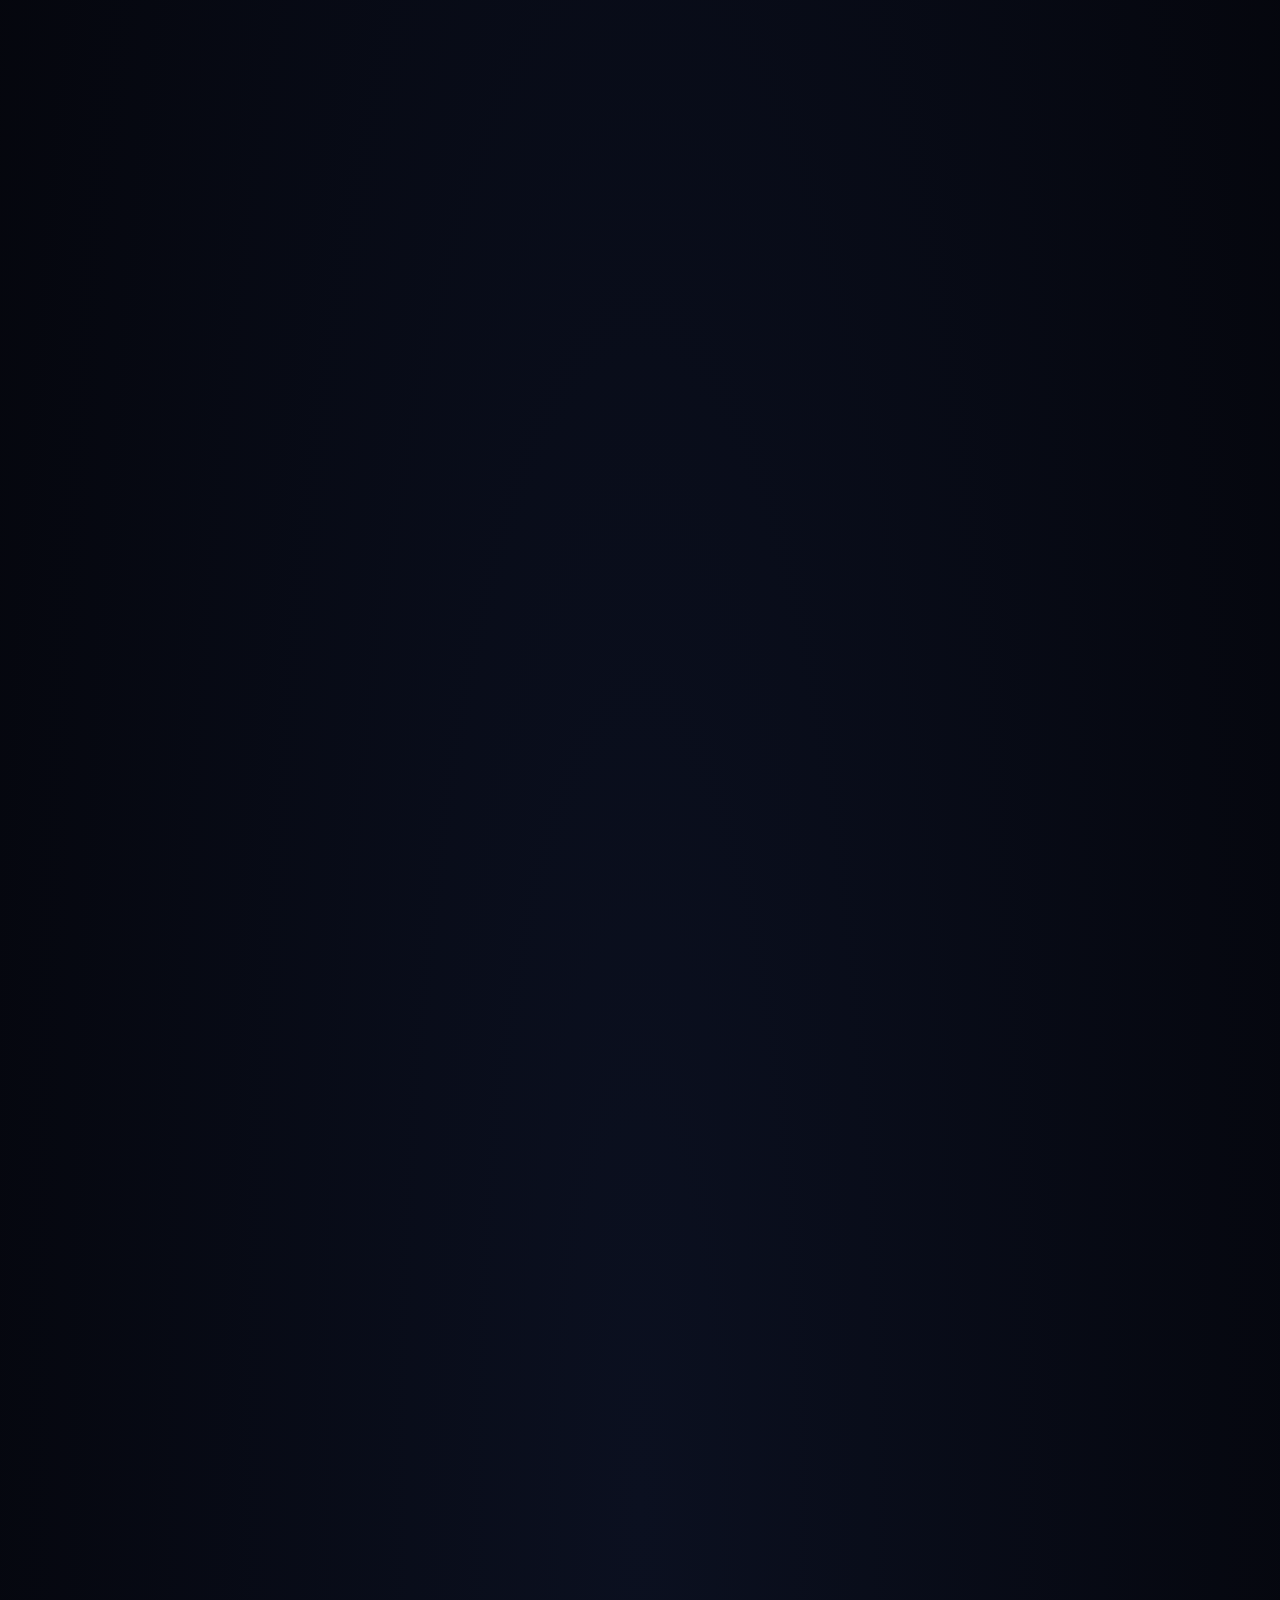
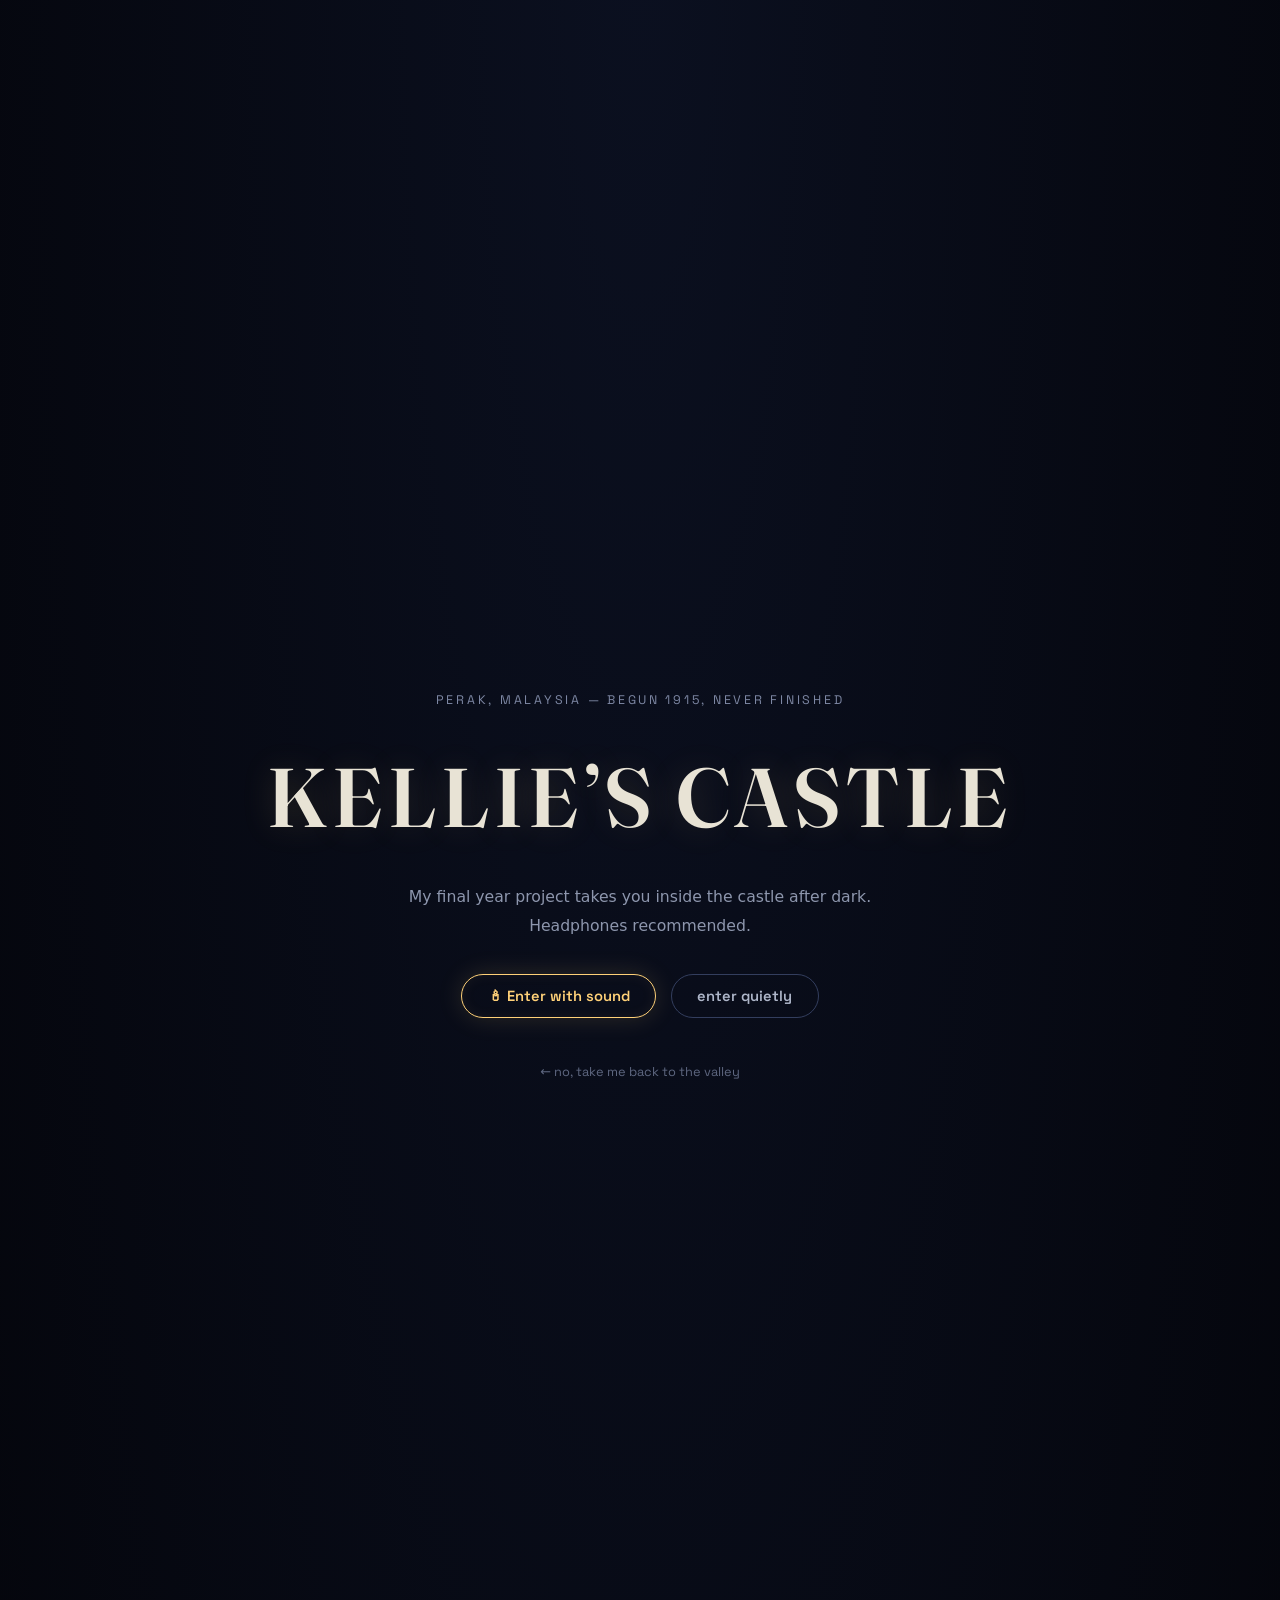
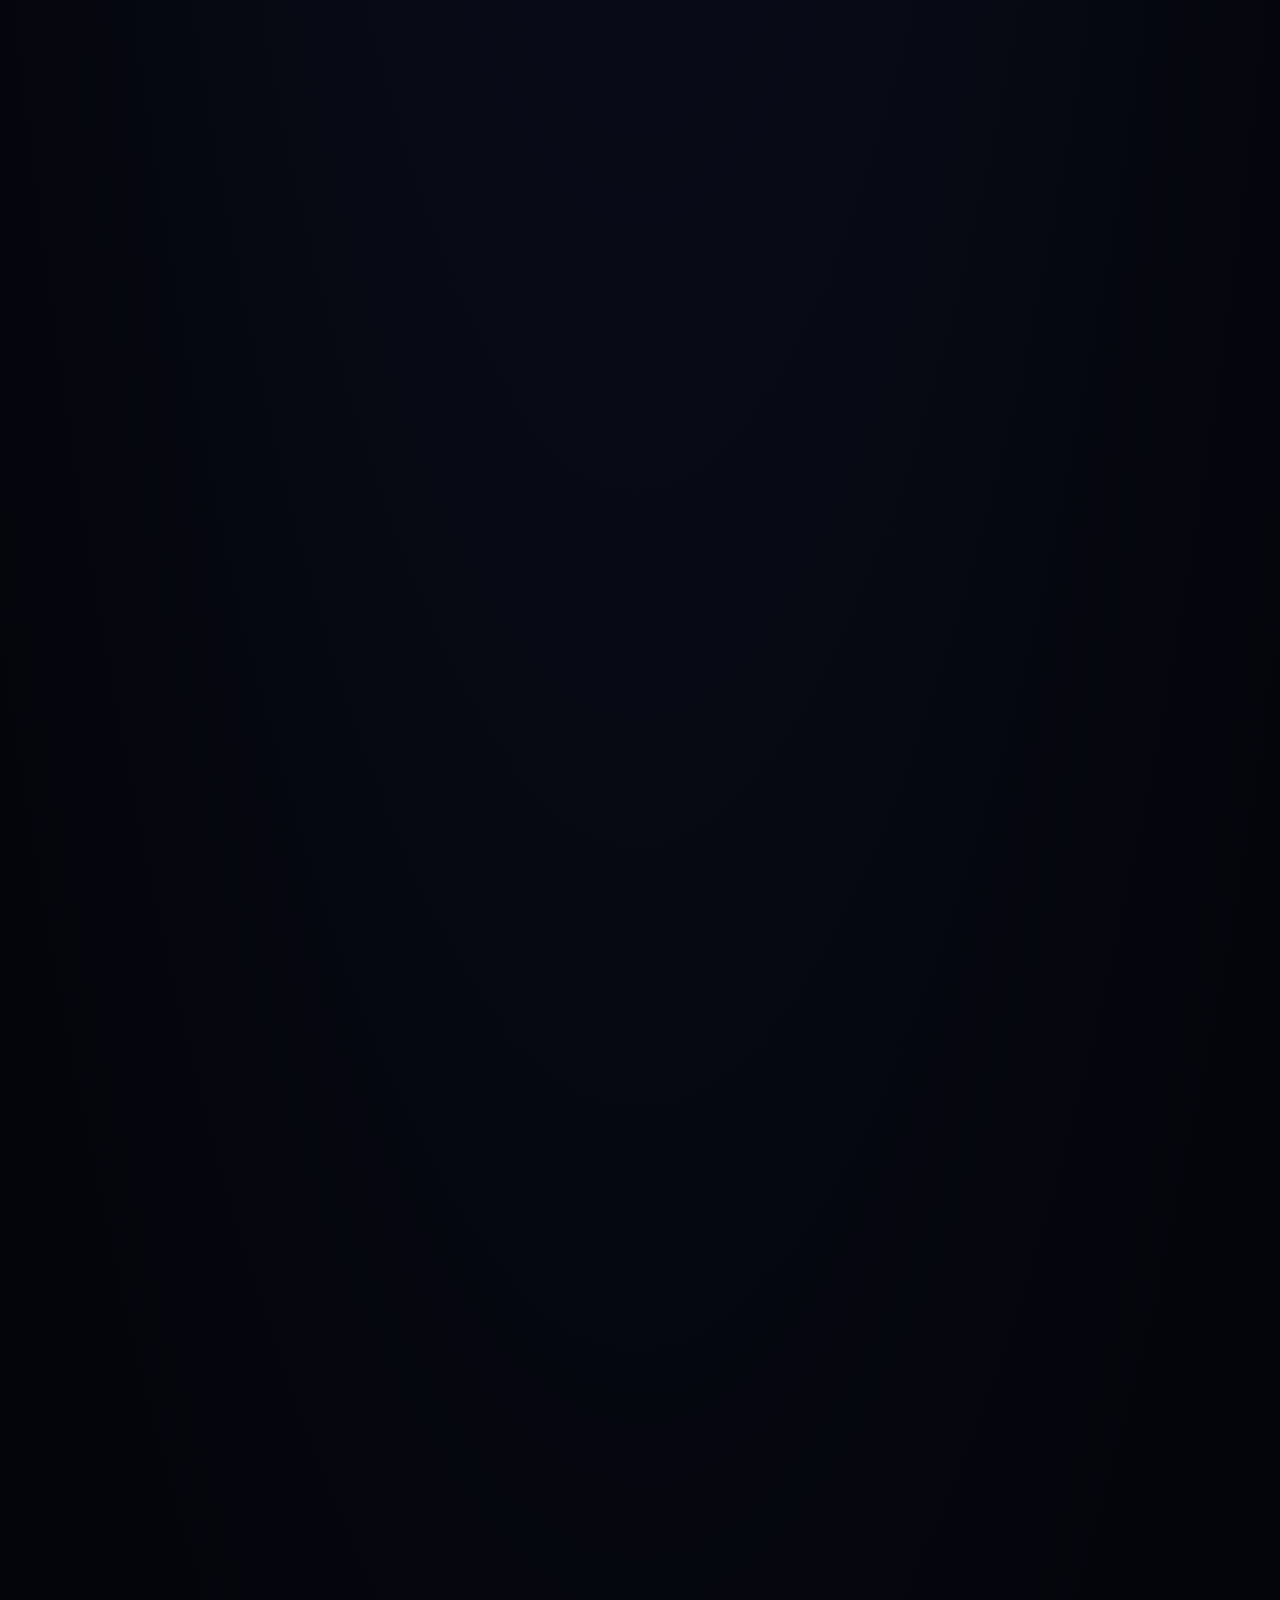
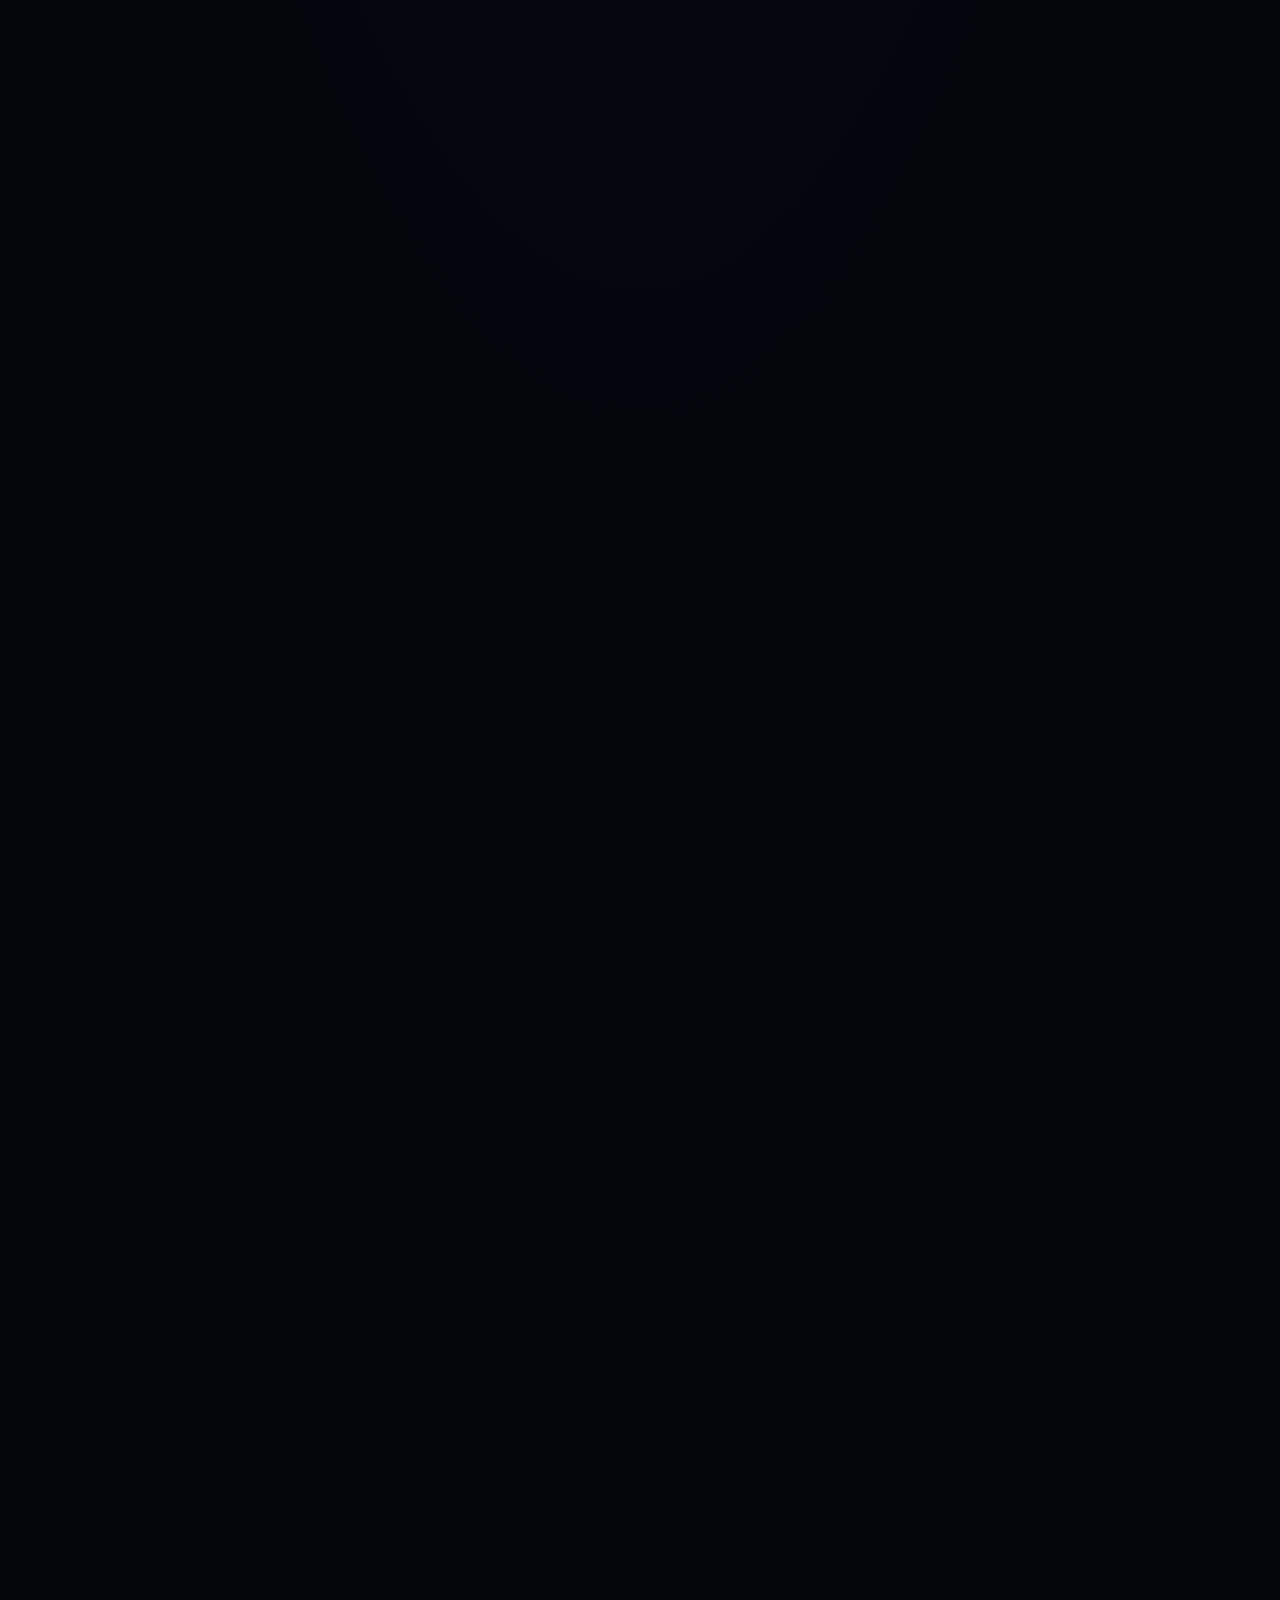
==== commit 269fd84a: "Publish reviewed headings and hiring evidence (source 1697c08)" ====
--- a/kellie.html
+++ b/kellie.html
@@ -34,6 +34,8 @@
 </script>
 <link rel="stylesheet" href="css/styles.css">
 <link rel="stylesheet" href="css/kellie.css">
+<link rel="stylesheet" href="css/castle-experience.css?v=castle-fyp-v3.5">
+<link rel="stylesheet" href="css/image-viewer.css?v=p2-approved-v1">
 </head>
 <body class="k-body">
 
@@ -129,7 +131,7 @@
         square tower, the staircases - then built the game in <b>Unity (C#, OpenXR)</b>:
         three levels of story-driven puzzles. You piece together the diary of the castle,
         answer for its dates, reveal clues by candlelight, reassemble the floor plan
-        against a timer, and crack the number that opens the final door: <b>1915</b>.</p>
+        against a timer, and crack the number that opens the final door: <b>1926</b>.</p>
       <ul class="k-facts">
         <li><b>90&ndash;200 FPS</b> against the 72 FPS VR comfort bar</li>
         <li><b>25 / 25</b> system test cases passed</li>
@@ -154,7 +156,7 @@
     <div class="k-panel k-panel-wide">
       <p class="k-kicker">walk it yourself</p>
       <h2><span class="k-candle" aria-hidden="true"></span>The night tour</h2>
-      <p class="k-gallery-hint">drag to look around the castle grounds - painted from the real site</p>
+      <p class="k-gallery-hint">Explore five FYP locations in a painted panoramic preview.</p>
       <div class="k-tour" id="k-tour"></div>
     </div>
   </section>
@@ -185,11 +187,14 @@
 
 </main>
 
-<script src="js/demos.js"></script>
+<script src="js/castle-story.js?v=castle-fyp-v2.4"></script>
+<script src="js/castle-panorama.js?v=castle-fyp-v2.4"></script>
+<script src="js/castle-experience.js?v=castle-fyp-v2.9"></script>
+<script src="js/demos.js?v=castle-fyp-v2.4"></script>
 <!-- for openLightbox, which the FYP poster reuses; its .lightbox styles are
      already in styles.css, loaded above -->
-<script src="js/exhibits.js"></script>
-<script src="js/kellie.js"></script>
+<script src="js/exhibits.js?v=p2-approved-v1"></script>
+<script src="js/kellie.js?v=p2-approved-v1"></script>
 <!-- GoatCounter: cookieless visitor analytics -->
 <script data-goatcounter="https://xueenng.goatcounter.com/count"
         async src="//gc.zgo.at/count.js"></script>
--- a/css/styles.css
+++ b/css/styles.css
@@ -40,8 +40,7 @@
   --mono: "Cascadia Code", "Consolas", "SF Mono", monospace;
   --radius: 14px;
 
-  /* scene-adaptive ink: world.js re-mixes these as the painted sky darkens,
-     so text sitting directly on the canvas stays readable at dusk and night */
+  /* Reading defaults; reading-palette.css pins ink to each painted surface. */
   --scene-ink: var(--ink);
   --scene-ink-2: var(--ink-2);
   --scene-ink-3: var(--ink-3);
@@ -90,12 +89,17 @@
 
 * { margin: 0; padding: 0; box-sizing: border-box; }
 [hidden] { display: none !important; }
-html { scroll-behavior: smooth; }
+/* cqw is the root content box, unlike scrollbar-inclusive vw. Full-bleed
+   painted layers below use it so scenery ends at the actual scroll viewport. */
+html { scroll-behavior: smooth; container-type: inline-size; }
 body {
   background: var(--bg); color: var(--ink);
   font-family: var(--sans); line-height: 1.65;
   -webkit-font-smoothing: antialiased;
   transition: background .35s, color .35s;
+  /* Keep negative painted layers above the page paint after the root became
+     a query container (and therefore its own stacking context). */
+  isolation: isolate;
 }
 a { color: inherit; text-decoration: none; }
 button { font-family: inherit; cursor: pointer; }
@@ -119,7 +123,10 @@
   will-change: transform; line-height: 0;
   filter: drop-shadow(0 3px 3px rgba(10,8,4,.3));
 }
-@media (max-width: 700px), (pointer: coarse) { #sprite { display: none; } }
+/* Suu the valley companion stays on phones: she walks the bottom with the
+   scroll (world.js spriteFrame keys off scroll progress, not a cursor), so
+   touch is fine. The reading lantern she'd otherwise carry is hidden on mobile,
+   so she always scroll-walks. */
 
 /* night falls at the bottom of the valley */
 body.night .footer { color: #aab3c8; }
@@ -132,14 +139,20 @@
      can never read as a flat green hole */
   background: linear-gradient(#8fc3e8, #9dbb79);
 }
+/* z-index:70 is a leftover from when .worldmap was its own full-screen
+   destination. worldmap.js's mountMap() already overrides `position` to
+   absolute for the mounted case (js/worldmap.js has the comment), but not
+   z-index - and .pj-stage has no z-index of its own, so 70 escapes it and
+   paints over the shell's now-floating .pj-bar/.pj-tabs (z-index 6). Task 11
+   surfaced this: the old shell never overlapped the map, so the mismatch was
+   invisible until the chrome started floating on top of it. */
+.pj-stage .worldmap { z-index: auto; }
 /* dark site theme = night over the valley: worldmap.js repaints the pigments
    and these rules swap sun/birds/rainbow for moon, stars and window glows */
 .worldmap.wm-night { background: linear-gradient(#101a30, #37473d); }
 .worldmap .wm-night-only { display: none; }
 .worldmap.wm-night .wm-night-only { display: block; }
 .worldmap.wm-night .wm-day-only { display: none; }
-.worldmap.wm-wipe { animation: wmWipe .9s ease both; }
-@keyframes wmWipe { from { clip-path: circle(0% at 22% 28%); } to { clip-path: circle(145% at 22% 28%); } }
 .wm-bar {
   display: flex; align-items: center; gap: .8rem; padding: .6rem 1rem;
   background: color-mix(in srgb, var(--bg-raise) 88%, transparent);
@@ -150,8 +163,11 @@
 #wm-svg:active { cursor: grabbing; }
 .wm-b { cursor: pointer; }
 .wm-b:hover { filter: brightness(1.07) drop-shadow(0 4px 10px rgba(60,50,30,.3)); }
-.wm-b .wm-board { opacity: .95; transition: opacity .2s; }
-.wm-b:hover .wm-board rect { fill: #fff8e2; stroke-width: 2.4; }
+/* labels live in their own layer above the buildings, so they can no longer be
+   styled as descendants of .wm-b - worldmap.js mirrors the hover across by
+   data-id instead */
+.wm-board { opacity: .95; transition: opacity .2s; }
+.wm-board.is-hot rect { fill: #fff8e2; stroke-width: 2.4; }
 .wm-smoke { animation: wmSmoke 3.4s ease-in infinite; }
 .wm-smoke2 { animation-delay: 1.7s; }
 @keyframes wmSmoke { 0% { opacity: .65; transform: translateY(0); } 100% { opacity: 0; transform: translateY(-26px); } }
@@ -168,36 +184,7 @@
 .wm-boat { animation: wmBoat 5.5s ease-in-out infinite alternate; }
 @keyframes wmBoat { from { transform: rotate(-2.4deg); } to { transform: rotate(2.4deg); } }
 
-.wm-detail {
-  position: absolute; top: 62px; right: 14px; bottom: 14px; width: min(440px, 94vw);
-  background: var(--bg-raise); border: 2px solid var(--ink); border-radius: var(--radius);
-  box-shadow: var(--shadow); padding: 1.3rem 1.4rem; overflow-y: auto; z-index: 8;
-  animation: detailIn .3s ease;
-}
-.wm-x {
-  position: absolute; top: .5rem; right: .8rem; border: none; background: none;
-  font-size: 1.4rem; color: var(--ink-3); line-height: 1; cursor: pointer;
-}
-.wm-x:hover { color: var(--bad); }
-.wm-d-cat {
-  font-family: var(--label); font-size: .72rem; letter-spacing: .12em; text-transform: uppercase;
-  color: var(--accent); font-weight: 700; margin-bottom: .2rem;
-}
-.wm-detail h3 { font-family: var(--display); font-weight: 600; font-size: 1.45rem; line-height: 1.15; margin-bottom: .3rem; }
-.wm-d-sub { color: var(--ink-2); font-size: .92rem; margin-bottom: .9rem; }
-.wm-d-case { font-size: .88rem; color: var(--ink-2); margin-bottom: .7rem; }
-.wm-d-case b {
-  display: block; font-family: var(--label); font-size: .7rem; letter-spacing: .12em; color: var(--ink);
-}
-.wm-detail .feature-exhibit { margin-top: 1.1rem; }
-.wm-list-ul { list-style: none; margin: .3rem 0 .9rem; }
-.wm-list-item {
-  background: none; border: none; font-family: var(--sans); font-size: .95rem; color: var(--ink);
-  padding: .3rem 0; cursor: pointer; text-align: left;
-}
-.wm-list-item:hover { color: var(--accent); }
 @media (max-width: 700px) {
-  .wm-detail { top: 56px; left: 8px; right: 8px; width: auto; }
   .wm-title { display: none; }
 }
 
@@ -313,6 +300,114 @@
 
 /* ---------- hero ---------- */
 .hero { position: relative; padding: 8.5rem 1.4rem 3rem; max-width: 1200px; margin: 0 auto; }
+
+/* ---------- the painted hero plate ----------
+   A real painting rather than code-drawn scenery, which could never carry
+   this much detail. z-index MUST be -1, not 0: the hero's own content is
+   static, and static content paints BEFORE any positioned element no matter
+   how late it sits in the DOM - at 0 the plate covers its own headline. At -1
+   it shares the sky canvas's layer and wins on tree order alone.
+   The gradient layered over the image is a scrim, not decoration: the
+   painting's "XE STUDIO" signpost falls right behind the subline and the
+   buttons, so the text column needs its own wash of light to stay readable.
+   The mask dissolves the plate's bottom edge into the canvas hills below, so
+   the hero does not end on a hard horizontal seam. */
+.hero::before {
+  content: ""; position: absolute; top: 0; bottom: 0; left: 50%;
+  width: 100cqw; transform: translateX(-50%);
+  z-index: -1; pointer-events: none;
+  background:
+    radial-gradient(60% 66% at 30% 40%,
+      color-mix(in srgb, var(--bg) 76%, transparent) 0%,
+      color-mix(in srgb, var(--bg) 46%, transparent) 46%,
+      transparent 78%),
+    url("../assets/scenes/valley-hero.webp") center / cover no-repeat;
+  -webkit-mask-image: linear-gradient(to bottom, #000 68%, transparent 99%);
+  mask-image: linear-gradient(to bottom, #000 68%, transparent 99%);
+}
+/* the plate is painted at high noon; dark theme is night down here, so it is
+   graded rather than left glaring against an otherwise dark page */
+html[data-theme="dark"] .hero::before { filter: brightness(.38) saturate(.6) hue-rotate(204deg); }
+
+/* A portrait phone crops a 1.59:1 plate to a narrow vertical strip - centred,
+   that strip is almost entirely sky, and the whole painting is wasted. Aiming
+   it at 76% puts the mountain, the village and the meadow in the strip
+   instead. A proper portrait plate would be better; this is the cheap fix. */
+@media (max-width: 700px) {
+  .hero::before { background-position: 76% center, 76% center; }
+}
+
+/* ---------- painted section plates: Journey & Hall of Achievement ----------
+   Same mechanics as the hero plate. z-index MUST be -1, never 0: section
+   content is static, and static content paints BEFORE positioned elements
+   regardless of DOM order, so a 0 plate covers its own heading. Suu stays at
+   55 and keeps walking in front. journey-adventure and ach-hall are NOT
+   touched - the paint goes strictly behind them.
+   Both plates happen to match their hour in the scroll day-cycle: #journey
+   sits at 0.63-0.82 (golden) under a golden-hour valley, #achievements at
+   0.82-0.92 (dusk) under a dusk hill. */
+#journey, #achievements { position: relative; }
+#journey::before, #achievements::before {
+  content: ""; position: absolute; top: 0; bottom: 0;
+  /* Full-bleed WITHOUT a transform. The usual left:50% + translateX(-50%)
+     trick silently breaks background-attachment:fixed - a transformed element
+     becomes the containing block for its own fixed background, so the image
+     re-anchors to the element and the pinning does nothing. Measured: the
+     plate still moved 59/255 with the transform in place. */
+  left: calc(50% - 50cqw); width: 100cqw;
+  z-index: -1; pointer-events: none;
+}
+/* MEASURED, not guessed: #journey is 1277px tall against a 1.78:1 plate, so
+   `cover` would scale by height and throw away 42% of the painting's width -
+   both flanking trees included. Fitted to width instead, then dissolved
+   before the timeline gets dense, letting the canvas valley take over. */
+/* PINNED TO THE VIEWPORT, not to the section. #journey is 1277px tall but the
+   plate fitted to width is only 900px, so 377px had no painting and the last
+   timeline entries fell onto bare canvas. Sizing the background to the SCREEN
+   instead makes section height irrelevant: the valley holds still and the
+   career scrolls across it, and editing the timeline later can never re-break
+   the fit. Both layers are fixed - a scrim that scrolled while the painting
+   stayed would drift off the very text it exists to protect. */
+#journey::before {
+  /* No scrim. The wash that used to sit here existed only to keep the plain
+     timeline's text legible over the valley - and this section no longer shows
+     that timeline. The chapter words are on signboards and in a modal now, so
+     the painting is left completely unobstructed. */
+  /* Scrolls WITH the section, exactly like #achievements below - no
+     background-attachment:fixed. That pairing was the actual cause of the
+     painting fading in and out under you: the plate was anchored to the
+     VIEWPORT while the mask was anchored to the ELEMENT, so the gradient swept
+     across a stationary image as the page moved. With both element-anchored
+     the fade sits still relative to the art and only softens the section's
+     own edges. The section is short enough now (~640px, down from 1277) that
+     `cover` no longer throws away most of the painting. */
+  /* Anchored to the BOTTOM, not centred. MEASURED: the rails sit at 88.3% of
+     the section, and `cover` crops 262px off a 1600x900 render - centred, the
+     visible band stopped at source y804 and the painting's foreground meadow
+     (y820-870) was cropped away, leaving the train floating over distant
+     hills. Bottom-anchored, the rail line lands on source y~863, which is
+     foreground grass. */
+  background: url("../assets/scenes/journey-orchard-v1.webp") center bottom / cover no-repeat;
+  /* The bottom fade starts at 95%, NOT the old 86%: the rails sit at 88.3%,
+     so an 86% fade dissolved the ground out from under the train. 95% is
+     below the track entirely, so it only softens the join into #achievements
+     and never touches the grass the train is standing on. */
+  -webkit-mask-image: linear-gradient(to bottom, transparent 0, #000 7%, #000 95%, transparent 100%);
+  mask-image: linear-gradient(to bottom, transparent 0, #000 7%, #000 95%, transparent 100%);
+}
+/* #achievements is 676px against 1.88:1 - `cover` crops only 177px, so the
+   painting survives nearly whole and can fill the section. */
+#achievements::before {
+  background: url("../assets/scenes/hall-dusk.webp") center / cover no-repeat;
+  -webkit-mask-image: linear-gradient(to bottom, transparent 0, #000 8% 86%, transparent 100%);
+  mask-image: linear-gradient(to bottom, transparent 0, #000 8% 86%, transparent 100%);
+}
+/* Dark theme is night everywhere, and the Journey plate is painted at golden
+   hour - left alone it glares out of an otherwise dark page. The Hall plate is
+   already dusk, so it only needs taking down a little. */
+html[data-theme="dark"] #journey::before { filter: brightness(.42) saturate(.64) hue-rotate(200deg); }
+html[data-theme="dark"] #achievements::before { filter: brightness(.72) saturate(.9); }
+
 .hero-inner { display: grid; grid-template-columns: 1.15fr 1fr; gap: 3rem; align-items: center; }
 .hero-kicker {
   font-family: var(--label); font-size: .85rem; letter-spacing: .14em; text-transform: uppercase;
@@ -323,8 +418,33 @@
   font-family: var(--display); font-weight: 600; font-size: clamp(2.6rem, 6.5vw, 4.8rem);
   line-height: 1.04; letter-spacing: -.025em; white-space: pre-line; color: var(--scene-ink);
 }
-.hero-subline { font-size: 1.12rem; color: var(--scene-ink-2); max-width: 33rem; margin-top: 1.3rem; }
-.hero-cta { display: flex; gap: .9rem; margin-top: 2rem; flex-wrap: wrap; }
+/* the plain-language job, directly under the poetry */
+.hero-role {
+  font-family: var(--label); font-size: .95rem; font-weight: 500;
+  letter-spacing: .02em; color: var(--scene-ink-2); margin-top: 1.1rem;
+  display: flex; align-items: center; gap: .7rem;
+}
+.hero-role::before {
+  content: ""; width: 26px; height: 2px; background: var(--accent); flex: none;
+}
+.hero-subline { font-size: 1.12rem; color: var(--scene-ink-2); max-width: 33rem; margin-top: 1rem; }
+.hero-cta { display: flex; gap: .9rem; margin-top: 2rem; flex-wrap: wrap; align-items: center; }
+
+/* ONE primary action. There were four competing calls above the fold - two
+   pills here, the map pill worldmap.js appends into this same row, and the
+   tour link below. Demoting the ghosts to quiet text links is done in CSS on
+   purpose: worldmap.js keeps appending its own <a class="btn btn-ghost">, so
+   styling the row rather than the markup means the map button is demoted too
+   without touching that file. Nothing is removed - every action still works. */
+.hero-cta .btn-ghost {
+  border-color: transparent; background: transparent; padding: .7rem .2rem;
+  font-weight: 500; color: var(--scene-ink-2); border-radius: 0;
+  border-bottom: 1px solid color-mix(in srgb, var(--scene-ink-3) 55%, transparent);
+}
+.hero-cta .btn-ghost:hover {
+  transform: none; box-shadow: none;
+  color: var(--scene-ink); border-bottom-color: var(--accent);
+}
 
 .hero-visual { display: flex; justify-content: center; position: relative; }
 /* painted hero vignette (SVG injected by world.js) */
@@ -388,6 +508,11 @@
   max-width: 1200px; margin: 3.6rem auto 0;
   display: grid; grid-template-columns: repeat(auto-fit, minmax(180px, 1fr)); gap: 0;
   border-top: 1px solid var(--line); border-bottom: 1px solid var(--line);
+  /* the painted meadow runs straight through this row, so the labels need
+     their own drift of mist to stay legible over the flowers */
+  background: color-mix(in srgb, var(--scene-paper) 58%, transparent);
+  -webkit-backdrop-filter: blur(6px); backdrop-filter: blur(6px);
+  border-radius: 12px;
 }
 .stat { padding: 1.3rem 1rem; text-align: center; position: relative; }
 .stat + .stat::before {
@@ -437,6 +562,201 @@
 }
 .feature-stack { display: flex; flex-wrap: wrap; gap: .45rem; margin-top: 1.2rem; }
 .feature-exhibit { min-width: 0; }
+
+/* ---------- selected work: playable storybook theatre ----------
+   Everything in this block is EXTERIOR. The stone, the wood, the desk clutter
+   and the HUD furniture sit outside the live exhibit: every decorative layer
+   carries pointer-events: none, and .feature-exhibit keeps the top z-index so
+   the real demo DOM is never covered or intercepted. js/demos.js and
+   js/exhibits.js are untouched by this pass.
+
+   Ink is PINNED, not themed. --accent (#E8A200) sits a hair from the paper's
+   own tone on photographed parchment and reads as blur; --paper-ink flips pale
+   in dark mode while the parchment stays light. Same reasoning as .pjs-* and
+   .ja-panel (see knowledge/wiki/projects.md). */
+#selected {
+  --ft-ink: #3a3021;
+  --ft-ink-2: #5f5039;
+  --ft-label: #8a4a08;
+  --ft-rule: rgba(94, 74, 43, .34);
+  position: relative;
+  isolation: isolate;
+}
+/* One painted backdrop per adventure. Both paintings are ~2:1 and each carries
+   its own landmark near an edge - the castle at the left, the mill house at the
+   right. Stretching one of them over the WHOLE section (roughly 3:4) makes
+   `cover` scale by height and crop to the middle ~38%, which throws away both
+   landmarks. So each backdrop is scoped to its own scene, where the box is
+   close to 2:1 and the painting survives intact. */
+#selected .section-head { position: relative; z-index: 1; }
+/* The heading now sits on painted foliage, which the site's standard
+   --scene-halo is too light to carry. A stronger HALO, not a panel - a filled
+   block behind a section title was tried on All Projects and rejected. */
+#selected .section-head h2,
+#selected .section-head p {
+  text-shadow: 0 1px 2px rgba(255, 252, 244, .95), 0 0 10px rgba(255, 252, 244, .9),
+               0 0 24px rgba(255, 252, 244, .7);
+}
+/* --scene-ink-2 is a mid grey tuned for the pale page plate; on painted
+   foliage no halo rescues it, so the subtitle takes the panel ink instead.
+   (The backdrop crops HORIZONTALLY here - the box is taller than 2:1 - so
+   background-position Y cannot move the canopy off the title.) */
+#selected .section-head p { color: #33291a; font-weight: 500; }
+#selected .section-head h2 { display: inline-block; position: relative; }
+/* one master sprig, mirrored for the right-hand side */
+#selected .section-head h2::before,
+#selected .section-head h2::after {
+  content: ""; position: absolute; top: 50%; width: 4.4rem; aspect-ratio: 240 / 126;
+  background: url("../assets/selected/web/sprig.webp") center / contain no-repeat;
+  pointer-events: none;
+}
+#selected .section-head h2::before { right: calc(100% + 1.1rem); transform: translateY(-58%) scaleX(-1); }
+#selected .section-head h2::after { left: calc(100% + 1.1rem); transform: translateY(-58%); }
+
+.features { gap: clamp(4rem, 8vw, 7rem); }
+.ft-scene--castle::before {
+  content: ""; position: absolute; z-index: -1; pointer-events: none;
+  top: clamp(-15rem, -16vw, -10rem); bottom: clamp(-8rem, -8vw, -5rem);
+  left: 50%; width: 100cqw; transform: translateX(-50%);
+  background: url("../assets/selected/web/bg-castle.webp") 48% center / cover no-repeat;
+  /* the painting meets the hero plate on a hard line otherwise */
+  -webkit-mask-image: linear-gradient(to bottom, transparent 0, #000 5rem);
+  mask-image: linear-gradient(to bottom, transparent 0, #000 5rem);
+}
+.ft-scene {
+  display: grid; grid-template-columns: minmax(17rem, .66fr) minmax(0, 1.5fr);
+  gap: clamp(1.4rem, 3vw, 3rem); align-items: center; position: relative;
+  isolation: isolate;
+}
+.ft-scene--mill { grid-template-columns: minmax(0, 1.5fr) minmax(17rem, .66fr); }
+.ft-scene--mill .ft-brief { order: 2; }
+.ft-scene--mill::before {
+  content: ""; position: absolute; z-index: -1; pointer-events: none;
+  top: clamp(-15rem, -16vw, -10rem); bottom: clamp(-4rem, -4vw, -2rem);
+  /* Root-container width avoids the scrollbar assumption in `100vw`. */
+  left: 50%; width: 100cqw; transform: translateX(-50%);
+  background: url("../assets/selected/web/bg-mill.webp") 66% center / cover no-repeat;
+}
+
+/* ---- the quest brief ---- */
+.ft-brief {
+  position: relative; z-index: 2; color: var(--ft-ink); text-align: center;
+  padding: clamp(2.2rem, 4vw, 3.4rem) clamp(1.9rem, 3.2vw, 2.8rem);
+  background: transparent; border: 0; box-shadow: none;
+}
+.ft-brief::before {
+  content: ""; position: absolute; z-index: -1; pointer-events: none;
+  inset: -.9rem -1.15rem;
+  background: url("../assets/selected/web/parchment.webp") center / 100% 100% no-repeat;
+  filter: drop-shadow(0 15px 20px rgba(54, 39, 16, .26));
+}
+.ft-brief .f-cat { display: none; }
+.ft-brief h3 {
+  font-family: var(--display); font-weight: 700; font-size: clamp(1.5rem, 2.5vw, 2.05rem);
+  letter-spacing: -.01em; line-height: 1.12; margin: 0 0 .7rem; color: var(--ft-ink);
+}
+/* the status pill replaces the themed .badge on parchment */
+.ft-brief .badge { display: none; }
+.ft-status {
+  display: inline-flex; align-items: center; gap: .42rem;
+  font-family: var(--label); font-size: .78rem; font-weight: 700; color: var(--ft-ink);
+  padding: .3rem .95rem; border-radius: 99px;
+  background: rgba(255, 250, 236, .72); border: 1px solid var(--ft-rule);
+}
+.ft-status i { width: .5rem; height: .5rem; border-radius: 50%; background: #2f9e4f; }
+.ft-brief .f-sub {
+  margin: .95rem 0 0; color: var(--ft-ink-2); font-weight: 500;
+  font-size: .95rem; line-height: 1.5;
+}
+.ft-facts {
+  display: grid; gap: 0; margin: 1.25rem 0 0; padding: 0; list-style: none;
+  border-top: 1px solid var(--ft-rule); text-align: left;
+}
+.ft-facts li {
+  display: flex; align-items: center; gap: .7rem; padding: .62rem .2rem;
+  font-size: .88rem; font-weight: 600; color: var(--ft-ink);
+  border-bottom: 1px solid var(--ft-rule);
+}
+.ft-facts li::before {
+  content: ""; flex: 0 0 auto; width: 1.45rem; height: 1.45rem;
+  background: center / contain no-repeat; opacity: .92;
+}
+.ft-scene--castle .ft-facts li:nth-child(1)::before { background-image: url("../assets/selected/web/icon-key.webp"); }
+.ft-scene--castle .ft-facts li:nth-child(2)::before { background-image: url("../assets/selected/web/icon-lantern.webp"); }
+.ft-scene--castle .ft-facts li:nth-child(3)::before { background-image: url("../assets/selected/web/icon-shield.webp"); }
+.ft-scene--mill .ft-facts li:nth-child(1)::before { background-image: url("../assets/selected/web/icon-document.webp"); }
+.ft-scene--mill .ft-facts li:nth-child(2)::before { background-image: url("../assets/selected/web/icon-target.webp"); }
+.ft-scene--mill .ft-facts li:nth-child(3)::before { background-image: url("../assets/selected/web/icon-chart.webp"); }
+.ft-brief .feature-stack { margin-top: .9rem; justify-content: center; }
+.ft-story {
+  margin-top: 1.3rem; width: 100%; appearance: none; cursor: pointer;
+  font-family: var(--display); font-size: 1rem; font-weight: 600; color: #fbf1dc;
+  background: linear-gradient(#9a3f31, #7d2f22); border: 1px solid #5d2117;
+  padding: .72rem 1rem; border-radius: 5px;
+  box-shadow: inset 0 1px rgba(255, 225, 190, .28), 0 3px 7px rgba(42, 25, 10, .3);
+  transition: filter .18s ease, transform .18s ease;
+}
+.ft-scene--mill .ft-story { background: linear-gradient(#2e7a4f, #1f5a38); border-color: #164229; }
+.ft-story:hover { filter: brightness(1.09); transform: translateY(-1px); }
+.ft-story:focus-visible { outline: 2px solid var(--ft-label); outline-offset: 3px; }
+
+/* ---- the stage: art around a live exhibit ---- */
+.ft-stage {
+  position: relative; min-width: 0; display: grid; place-items: center;
+  overflow: visible; isolation: isolate;
+}
+.ft-stage--castle { padding: clamp(2.4rem, 4.4vw, 3.8rem) clamp(2rem, 4vw, 3.4rem) clamp(4.6rem, 7.5vw, 6.6rem); }
+.ft-stage--mill { padding: clamp(2.6rem, 4.4vw, 3.8rem) clamp(2.8rem, 5.2vw, 4.6rem) clamp(4.6rem, 7.5vw, 6.6rem); }
+/* the live demo always sits on top of every painted layer */
+.ft-stage .feature-exhibit { position: relative; z-index: 5; width: min(100%, 52rem); min-width: 0; }
+.ft-stage .feature-exhibit .demo { margin: 0; }
+.ft-scenery {
+  position: absolute; z-index: 0; inset: 0; pointer-events: none;
+  background-repeat: no-repeat; background-position: center; background-size: cover;
+}
+/* both stages sit straight on their scene backdrop now */
+.ft-scenery { display: none; }
+/* the frame itself - stone arch / workbench */
+/* The frames are painted 3:2. Stretched to a near-square stage box, the stone
+   was squeezed to 72% of its true width. The box cannot simply BE 3:2 - the
+   live exhibit sets the height and must not be resized - so the frame takes
+   its height from the box and DERIVES its width from the art's own ratio.
+   A fixed percentage bleed cannot do this: the two stages differ in height,
+   so one value fixed the castle and over-stretched the mill the other way. */
+.ft-stage::before {
+  content: ""; position: absolute; z-index: 4;
+  top: 0; bottom: 0; left: 50%; transform: translateX(-50%);
+  aspect-ratio: 1150 / 767; width: auto;
+  pointer-events: none; background: center / 100% 100% no-repeat;
+  filter: drop-shadow(0 16px 20px rgba(27, 18, 10, .3));
+}
+.ft-stage--castle::before { display: none; }
+.ft-stage--mill::before { background-image: url("../assets/selected/web/workbench.webp"); }
+@media (max-width: 760px) {
+  .features { gap: 4rem; }
+  .ft-scene, .ft-scene--mill { grid-template-columns: 1fr; gap: 1.1rem; }
+  .ft-scene--mill .ft-brief { order: 0; }
+  .ft-stage--castle, .ft-stage--mill { padding: 2.2rem 1rem 3rem; }
+  .ft-stage .feature-exhibit { width: 100%; }
+  .ft-brief { padding: 2.1rem 1.6rem; }
+  .ft-brief::before { inset: -.65rem -.85rem; }
+  /* the title ran into the parchment's torn edge at 390 */
+  .ft-brief h3 { font-size: 1.42rem; }
+  .ft-facts li { font-size: .84rem; }
+  /* the painted HUD is scenery, and at phone width it only crowds the demo */
+  /* A 3:2 frame around a tall narrow phone stage derives a width WIDER than the
+     viewport - measured 61px of horizontal overflow at 360. There is no
+     undistorted fit at this shape, so the phone takes the stretched frame and
+     the page keeps its no-overflow contract. */
+  .ft-stage::before {
+    inset: 0; width: auto; transform: none; aspect-ratio: auto;
+    left: auto; top: auto; bottom: auto;
+  }
+  #selected .section-head h2::before, #selected .section-head h2::after { display: none; }
+}
+@media (prefers-reduced-motion: reduce) {
+  .ft-scenery, .ft-stage::before { animation: none !important; transition: none !important; }
+}
 
 .badge {
   font-family: var(--label); font-size: .68rem; font-weight: 700; letter-spacing: .09em;
@@ -811,6 +1131,58 @@
 @keyframes keiMist { from { transform: translateX(-26px); } to { transform: translateX(30px); } }
 .kei-window, .kei-glow { animation: candleFlick 4.6s linear infinite; }
 .ke-intro:hover .kei-dot { filter: drop-shadow(0 0 6px #6fc4ff); }
+
+/* FYP bedroom prologue: the mini game begins where the full VR story begins. */
+.ke-prologue {
+  position: absolute; inset: 0; z-index: 5; overflow: hidden; isolation: isolate;
+  color: #f8e9bf;
+  background: linear-gradient(90deg, rgba(4, 8, 16, .34), transparent 52%, rgba(4, 8, 16, .17)),
+    url("../assets/selected/fyp-bedroom-prologue-v1.webp") center / cover no-repeat;
+}
+.ke-prologue[hidden] { display: none; }
+.ke-prologue::before {
+  content: ""; position: absolute; z-index: -1; pointer-events: none;
+  inset: auto 2% -2% 2%; height: 31%;
+  background: url("../assets/selected/kellie-hud-rail-v1.webp") center bottom / contain no-repeat;
+  filter: drop-shadow(0 8px 11px rgba(0, 0, 0, .48));
+}
+.kep-copy {
+  position: absolute; top: 5%; left: 4%; width: min(17.5rem, 47%); padding: .56rem .68rem;
+  border: 1px solid rgba(238, 196, 100, .45); border-radius: .55rem;
+  background: rgba(8, 13, 25, .66); box-shadow: 0 4px 16px rgba(0, 0, 0, .35);
+}
+.kep-kicker { display: block; font: 800 .64rem/1.2 var(--label); letter-spacing: .13em; color: #f1ca72; }
+.kep-copy p { margin: .25rem 0 0; font: 600 clamp(.68rem, 1.3vw, .83rem)/1.38 var(--body); color: #fff2cd; }
+.kep-hotspot {
+  position: absolute; z-index: 1; border: 1px solid #d8ac50; border-radius: .42rem;
+  padding: .45rem .7rem; color: #fff1bd; background: linear-gradient(180deg, #7c552b, #3a281b);
+  box-shadow: 0 0 0 2px rgba(38, 22, 12, .76), 0 3px 9px rgba(0, 0, 0, .55); cursor: pointer;
+  font: 800 clamp(.64rem, 1.25vw, .77rem)/1 var(--label); letter-spacing: .035em;
+}
+.kep-hotspot:hover, .kep-hotspot:focus-visible { filter: brightness(1.18); outline: 2px solid #f7da84; outline-offset: 3px; }
+.kep-diary { left: 7%; bottom: 12%; }
+.kep-exit { right: 6%; bottom: 11%; background: linear-gradient(180deg, #345778, #1a3048); }
+.kep-panel {
+  position: absolute; z-index: 3; left: 50%; top: 50%; transform: translate(-50%, -50%);
+  width: min(25rem, 78%); padding: 1rem 1.1rem .9rem; color: #3e2a17;
+  background: linear-gradient(145deg, #f4e6be, #d7bc7d); border: 3px solid #7d542a; border-radius: .65rem;
+  box-shadow: 0 14px 34px rgba(0, 0, 0, .62), inset 0 0 0 2px rgba(255, 245, 207, .45);
+}
+.kep-panel h5 { margin: 0 0 .38rem; font: 800 clamp(.84rem, 1.9vw, 1.08rem)/1.12 Georgia, serif; }
+.kep-panel p { margin: 0; font-size: clamp(.7rem, 1.35vw, .83rem); line-height: 1.42; }
+.kep-answers { display: flex; gap: .45rem; flex-wrap: wrap; margin-top: .72rem; }
+.kep-key {
+  position: absolute; z-index: 2; left: 42%; bottom: 12%; width: clamp(4.25rem, 9vw, 6.4rem); aspect-ratio: 1.1;
+  border: 0; background: url("../assets/selected/fyp-key-reward-v1.webp") center / contain no-repeat; cursor: pointer;
+  filter: drop-shadow(0 0 8px rgba(120, 190, 255, .78)); animation: kepKeyGlow 1.35s ease-in-out infinite alternate;
+}
+.kep-key:focus-visible { outline: 2px solid #fff0a6; outline-offset: 3px; }
+@keyframes kepKeyGlow { from { transform: translateY(0) scale(.96); } to { transform: translateY(-5px) scale(1.04); } }
+@media (max-width: 640px) {
+  .kep-copy { top: 3%; left: 3%; width: 56%; padding: .38rem .45rem; }
+  .kep-diary { left: 4%; bottom: 13%; } .kep-exit { right: 4%; bottom: 13%; }
+  .kep-panel { width: 85%; padding: .8rem; } .kep-key { left: 40%; bottom: 15%; }
+}
 .ke-panelhost {
   position: absolute; inset: 0; z-index: 2; display: flex;
   align-items: center; justify-content: center; pointer-events: none;
@@ -1187,7 +1559,15 @@
 }
 .film-wrap.at-end .film-hint { opacity: 1; }
 .film-wrap.at-end .film-close { animation: filmBlink 1.6s ease-in-out infinite; }
-@media (max-width: 700px) { .film-frame { width: 60vw; } }
+@media (max-width: 700px) {
+  /* Phones: hide the arrows (the reel already swipes/drags) and reclaim the
+     back padding so a single screenshot nearly fills the width - the 60vw
+     frames were too small to read a game UI. */
+  .film-back { padding: .55rem; }
+  .film-arrow { display: none; }
+  .film-body { gap: 0; }
+  .film-frame { width: 88vw; }
+}
 @media (prefers-reduced-motion: reduce) {
   .film-btn, .film-wrap.at-end .film-close { animation: none; }
   .film-strip { scroll-behavior: auto; }
@@ -1244,82 +1624,408 @@
 .now-list li::before { content: "\2192 "; color: var(--accent); }
 
 /* ---------- skills ---------- */
-.skills-grid { display: grid; grid-template-columns: repeat(auto-fit, minmax(230px, 1fr)); gap: 1.1rem; margin-top: 2.2rem; }
-/* four toolboxes per row on desktop */
-@media (min-width: 880px) { .skills-grid { grid-template-columns: repeat(4, 1fr); } }
-.skill-group { background: var(--bg-raise); border: 1px solid var(--line); border-radius: var(--radius); padding: 1.2rem 1.4rem; }
-.skill-group h3 {
+/* ---------- Toolbox: the workshop ----------
+   A FIXED-ASPECT stage whose background is `100% 100%`, never `cover`. The
+   Hall facade broke because a `cover` plate and a positioned overlay drift
+   apart at every viewport; nothing here is cropped, so a percentage means the
+   same thing at every width and the chests never float off the bench.
+   Tune the layout from these three tokens and nowhere else. */
+.tb-stage {
+  /* New counter uses the original centered footprint and toolbox row.
+     Bottom offset compensates its different transparent margins. */
+  --bench-w: 97.438%;
+  --bench-b: -18.12%;
+  --deck: 22.2881%;
+  position: relative; margin-top: 1.2rem;
+  /* Full-bleed and edge-masked, so the workshop melts into the page the way
+     the Journey and Hall plates do - but still `100% 100%` on a fixed-aspect
+     box, NEVER `cover`. That is what keeps the bench and chests registered;
+     the Hall broke precisely because a cropped plate drifted from its overlay. */
+  left: calc(50% - 50cqw); width: 100cqw; max-width: none;
+  aspect-ratio: 1500 / 844;
+  background: url("../assets/toolbox/bg.webp") center / 100% 100% no-repeat;
+  -webkit-mask-image: linear-gradient(to bottom, transparent 0, #000 9%, #000 90%, transparent 100%);
+  mask-image: linear-gradient(to bottom, transparent 0, #000 9%, #000 90%, transparent 100%);
+}
+.tb-bench {
+  position: absolute; left: 50%; bottom: var(--bench-b);
+  width: var(--bench-w); transform: translateX(-50%);
+  pointer-events: none; user-select: none;
+}
+.tb-bench-guide {
+ position:absolute; z-index:2; left:50%; top:calc(100% - var(--deck) + 2.3%);
+ transform:translateX(-50%); margin:0; width:clamp(220px,25%,340px); aspect-ratio:4/1;
+ padding:16px 18px 6px; display:flex; flex-direction:column; justify-content:center;
+ background:url('../assets/toolbox/guide-sign-v1.webp') center/100% 100% no-repeat;
+ border:0; border-radius:0; color:#3c4b30; text-align:center;
+ filter:drop-shadow(0 3px 4px #30261944);
+ font:400 clamp(.68rem,.9vw,.88rem)/1.3 var(--display); pointer-events:none;
+}
+.tb-bench-guide strong,.tb-bench-guide span { display:block; }
+.tb-bench-guide strong { font-weight:600; }
+.tb-bench-guide span { margin-top:3px; font-size:.92em; }
+/* The title lives IN the scene, on a paper wash. The board is a ::before that
+   spills WELL past the text and is feathered to nothing at its edges, so it
+   reads as light falling on the wall rather than a card pasted over it.
+   It is NOT `z-index: -1`: a negative child of a non-stacking parent slips
+   behind the stage's own background - the same trap that hid the hero
+   headline. The text is lifted to z-index 1 instead. */
+.tb-head {
+  position: absolute; isolation: isolate;
+  left: var(--head-x, 6.6%); top: var(--head-y, 13.5%); width: var(--head-w, 21%);
+}
+.tb-head::before {
+  content: ""; position: absolute; inset: -62% -46% -52% -48%; z-index: 0;
+  background: url("../assets/toolbox/note.webp") center / cover no-repeat;
+  -webkit-mask-image: radial-gradient(ellipse 52% 50% at 50% 50%, #000 32%, rgba(0, 0, 0, .45) 62%, transparent 89%);
+  mask-image: radial-gradient(ellipse 52% 50% at 50% 50%, #000 32%, rgba(0, 0, 0, .45) 62%, transparent 89%);
+  opacity: .92;
+}
+.tb-head h2, .tb-head p { position: relative; z-index: 1; }
+.tb-head h2 {
+  font-family: var(--display); font-size: clamp(1.4rem, 3.1vw, 3rem); line-height: 1;
+  color: #2b2318; margin: 0 0 .5rem;
+}
+.tb-head p {
+  /* narrow enough to break into the reference's three short lines - full width
+     it sits on one line and runs straight off the paper onto the sky */
+  margin: 0; max-width: 76%; font-size: clamp(.66rem, 1.02vw, .98rem); line-height: 1.5;
+  color: #4a3c28;
+}
+#skills.tb-scene > .section-head { display: none; }   /* the scene carries it */
+
+/* Suu stands ON the plank, left of the first chest. She is a dark sprite, so
+   the lit bench top is the only place in this scene she reads against - at
+   5.4% she sat on the shadowed left wall and only her eyes showed. */
+.tb-suu { position: absolute; left: var(--suu-x, 8.2%); bottom: var(--deck); width: var(--suu-w, 4.2%); }
+.tb-suu svg { width: 100%; height: auto; display: block; filter: drop-shadow(0 3px 4px rgba(50, 40, 20, .4)); }
+
+/* symmetric bounds + equal flex basis = the six sit centred on the bench with
+   even gaps. It used to be 15.5%/2.5%, shoved right to clear Suu; she moves
+   instead, because an off-centre row reads as a mistake. */
+.tb-stations {
+  position: absolute; left: var(--row-x0, 13%); right: var(--row-x1, 13%); bottom: var(--deck);
+  display: flex; align-items: flex-end; justify-content: space-between; gap: 1%;
+}
+/* a DIV holding two real buttons - see buildWorkshop for why */
+.tb-station {
+  position: relative; flex: 1 1 0; min-width: 0;
+  display: flex; flex-direction: column; align-items: center;
+  transition: transform .25s cubic-bezier(.34, 1.3, .5, 1), filter .25s ease;
+}
+.tb-open {
+  display: block; width: 100%; background: none; border: 0; padding: 0;
+  cursor: pointer;
+}
+.tb-chest { display: block; width: 100%; height: auto; max-width: var(--chest-max, 108px); margin: 0 auto; }
+.tb-station:hover, .tb-station:focus-within {
+  transform: translateY(-6px);
+  filter: drop-shadow(0 10px 16px rgba(255, 206, 120, .45));
+}
+.tb-open:focus-visible { outline: 3px solid var(--accent); outline-offset: 3px; border-radius: 8px; }
+/* the open station paints ABOVE its neighbours - stations are siblings, so
+   without this a flown card slides behind the next chest along */
+.tb-station.open {
+  z-index: 5; transform: translateY(-10px);
+  filter: drop-shadow(0 12px 20px rgba(255, 206, 120, .6));
+}
+
+/* the front row, parked inside the chest until it opens */
+.tb-fly { position: absolute; left: 50%; bottom: 42%; width: 0; height: 0; pointer-events: none; }
+.tb-flycard {
+  position: absolute; left: 0; bottom: 0; width: 70px; height: auto;
+  transform: translate(-50%, 0) scale(.35); opacity: 0;
+  filter: drop-shadow(0 6px 10px rgba(50, 35, 10, .45));
+  transition: transform .5s cubic-bezier(.2, .9, .3, 1.2), opacity .35s ease;
+}
+.tb-station.open .tb-flycard {
+  opacity: 1;
+  transform: translate(calc(-50% + var(--fx)), var(--fy)) rotate(var(--fr)) scale(1);
+}
+/* OUT OF FLOW. In flow it sat below the chest and pushed it upward - and
+   because its px sizing does not scale with the stage, the chests drifted off
+   the plank as the viewport narrowed (measured 49.5% of bench height at 1280,
+   46.5% at 820). Absolute keeps the chest's foot on --deck at every width. */
+.tb-chip {
+  position: absolute; top: 100%; left: 50%; white-space: nowrap; cursor: pointer;
+  font-family: var(--label); font-size: .68rem; font-weight: 700;
+  color: #4a3a26; background: rgba(255, 248, 226, .9);
+  border: 1px solid rgba(93, 74, 51, .45); border-radius: 99px; padding: .2rem .6rem;
+  opacity: 0; transform: translate(-50%, 0); transition: opacity .25s ease, transform .25s ease;
+  /* invisible must also mean unclickable: it sits BELOW the closed chest, so
+     without this a click on empty bench opened the parchment */
+  pointer-events: none;
+}
+.tb-station.open .tb-chip { opacity: 1; transform: translate(-50%, 6px); pointer-events: auto; }
+.tb-chip:hover { background: #fff; border-color: var(--accent); }
+
+/* ---------- the parchment panel ---------- */
+.tb-scrim {
+  position: fixed; inset: 0; z-index: 90; display: grid; place-items: center;
+  background: rgba(30, 24, 14, .55); padding: 1.2rem;
+  opacity: 0; transition: opacity .25s ease;
+}
+.tb-scrim.in { opacity: 1; }
+body.tb-card-open { overflow: hidden; }
+.tb-panel {
+  position: relative; width: min(920px, 100%); max-height: 86vh; overflow-y: auto;
+  padding: 2rem 2.2rem 1.6rem;
+  border-style: solid; border-width: 46px;
+  /* the Journey's parchment, reused - one panel look across the site */
+  border-image: url("../assets/journey/panel.webp") 235 fill / 46px / 0 stretch;
+  color: #2c2216;
+}
+.tb-close {
+  position: absolute; top: 8px; right: 14px; z-index: 2;
+  background: none; border: 0; font-size: 1.6rem; line-height: 1; cursor: pointer; color: #6b4a24;
+}
+.tb-close:hover { color: #a8431d; }
+/* identity on the left, a two-column tool grid on the right, divided */
+.tb-panel-body { display: grid; grid-template-columns: minmax(190px, 27%) 1fr; gap: 1.6rem; }
+.tb-side {
+  text-align: center; align-self: center;
+  border-right: 1px solid rgba(93, 74, 51, .28); padding-right: 1.4rem;
+}
+.tb-side-icon { width: 118px; height: auto; margin: 0 auto .4rem; display: block; }
+.tb-side h3 {
+  font-family: var(--display); font-size: 1.3rem; letter-spacing: .06em;
+  text-transform: uppercase; color: #4c3316; margin: 0 0 .45rem;
+}
+.tb-side p { margin: 0; font-size: .85rem; line-height: 1.45; color: #6b5636; }
+.tb-grid { display: grid; grid-template-columns: 1fr 1fr; gap: 0 1.6rem; align-content: start; }
+.tb-page-label {
+  grid-column: 1 / -1; margin: 0 0 .2rem;
+  font-family: var(--label); font-size: .68rem; font-weight: 700;
+  letter-spacing: .13em; text-transform: uppercase; color: #8a7550;
+}
+.tb-row {
+  display: flex; align-items: center; gap: .8rem; padding: .62rem 0;
+  border-bottom: 1px solid rgba(93, 74, 51, .18);
+}
+/* the last row of each column carries no rule, like the blueprint */
+.tb-row:nth-last-child(-n+2) { border-bottom: 0; }
+.tb-row img { width: 42px; height: auto; flex: none; }
+.tb-row b { display: block; font-size: .95rem; color: #2c2216; }
+.tb-row span { display: block; font-size: .77rem; color: #7b6647; }
+.tb-foot { display: flex; flex-direction: column; align-items: center; gap: .6rem; margin-top: 1.2rem; }
+.tb-dots { display: flex; gap: .4rem; }
+.tb-dot {
+  width: 9px; height: 9px; border-radius: 50%; cursor: pointer; padding: 0;
+  border: 1px solid rgba(93, 74, 51, .5); background: transparent;
+}
+.tb-dot.on { background: #a8854c; border-color: #7b5a2c; }
+.tb-back {
+  display: block; cursor: pointer;
+  font-family: var(--label); font-size: .78rem; font-weight: 700;
+  color: #4a3a26; background: rgba(255, 248, 226, .9);
+  border: 1.5px solid rgba(93, 74, 51, .5); border-radius: 99px; padding: .4rem 1.1rem;
+}
+.tb-back:hover { border-color: var(--accent); color: var(--accent); }
+
+/* ---------- the list: mobile and edit mode ---------- */
+.tb-list { display: grid; grid-template-columns: repeat(auto-fit, minmax(240px, 1fr)); gap: 1.1rem; margin-top: 2.2rem; }
+.tb-li { background: var(--bg-raise); border: 1px solid var(--line); border-radius: var(--radius); padding: 1.1rem 1.2rem; }
+.tb-li h3 {
   font-family: var(--label); font-size: .78rem; font-weight: 700; color: var(--ink);
-  letter-spacing: .12em; text-transform: uppercase; margin-bottom: .8rem;
-}
-.skill-group h3::before { content: "\25C6 "; color: var(--accent); }
-.skill-group ul { list-style: none; display: flex; flex-wrap: wrap; gap: .4rem; }
-
-/* ---------- toolboxes: skill groups behind wooden lids ---------- */
-.toolbox-all {
-  grid-column: 1 / -1; justify-self: end;
-  font-family: var(--label); font-size: .74rem; font-weight: 700; letter-spacing: .08em;
-  color: var(--scene-ink-2); background: none; border: 1.5px dashed color-mix(in srgb, var(--scene-ink) 40%, transparent);
-  border-radius: 99px; padding: .4rem .95rem; cursor: pointer;
-}
-.toolbox-all:hover { border-color: var(--accent); color: var(--accent); }
-.skill-group.toolbox { padding: 0; background: none; border: none; position: relative; }
-.tb-art { display: block; cursor: pointer; position: relative; }
-.tb-art svg { width: 100%; height: auto; display: block; filter: drop-shadow(0 6px 12px rgba(60, 50, 30, .16)); }
-/* the whole lid lifts straight up, like a real toolbox lid sitting ajar */
-.tb-lid { transition: transform .3s cubic-bezier(.34, 1.4, .5, 1); }
-.toolbox.open .tb-lid, body.editing .toolbox .tb-lid { transform: translateY(-12px); }
-.toolbox h3 {
-  /* dead centre of the label plate: plate centre y=115 in a viewBox spanning
-     -18..158, so 75.6% from the top; translate(-50%,-50%) centres both axes */
-  position: absolute; margin: 0; padding: 0;
-  top: 75.6%; left: 50%; transform: translate(-50%, -50%);
-  width: 54%; text-align: center; line-height: 1.15;
-  color: #4a3f2e !important; font-size: .7rem;
-  cursor: pointer; user-select: none;
-  white-space: nowrap; overflow: hidden; text-overflow: ellipsis;
-}
-.toolbox h3::before { content: none; }
-.toolbox h3::after { content: none; }
-.toolbox ul {
-  max-height: 0; opacity: 0; margin: -6px 8px 0; padding: 0 1rem;
-  background: var(--paper); border: 2px solid transparent; border-radius: 10px;
-  transition: max-height .45s ease, opacity .3s ease, padding .3s ease, border-color .3s ease;
-  overflow: hidden;
-}
-.toolbox.open ul, body.editing .toolbox ul {
-  max-height: 420px; opacity: 1; padding: 1rem 1.1rem 1.1rem;
-  border-color: color-mix(in srgb, var(--ink) 45%, var(--line));
-}
-.toolbox li { transform: translateY(7px) scale(.9); opacity: 0; transition: transform .3s ease, opacity .3s ease; }
-.toolbox.open li, body.editing .toolbox li { transform: none; opacity: 1; }
+  letter-spacing: .12em; text-transform: uppercase; margin-bottom: .3rem;
+}
+.tb-li h3::before { content: "\25C6 "; color: var(--accent); }
+.tb-li-blurb { font-size: .82rem; color: var(--ink-2); margin-bottom: .7rem; }
+.tb-li .tag { display: inline-block; margin: 0 .3rem .3rem 0; }
+.tb-li .tag-dim { opacity: .68; }
+.tb-more {
+  display: block; margin-top: .7rem; cursor: pointer;
+  font-family: var(--label); font-size: .72rem; font-weight: 700;
+  color: var(--scene-ink-2); background: none;
+  border: 1.5px dashed color-mix(in srgb, var(--scene-ink) 40%, transparent);
+  border-radius: 99px; padding: .3rem .8rem;
+}
+.tb-more:hover { border-color: var(--accent); color: var(--accent); }
+
+/* the panel stacks before it squeezes */
+@media (max-width: 720px) {
+  .tb-panel-body { grid-template-columns: 1fr; gap: 1rem; }
+  .tb-side { border-right: 0; padding-right: 0; border-bottom: 1px solid rgba(93, 74, 51, .28); padding-bottom: 1rem; }
+  .tb-side-icon { width: 84px; }
+  .tb-grid { grid-template-columns: 1fr; }
+  .tb-row:nth-last-child(-n+2) { border-bottom: 1px solid rgba(93, 74, 51, .18); }
+  .tb-row:last-child { border-bottom: 0; }
+}
 @media (prefers-reduced-motion: reduce) {
-  .toolbox ul, .toolbox li, .toolbox h3::after { transition: none; }
+  .tb-station, .tb-flycard, .tb-chip, .tb-scrim { transition: none; }
 }
 
 /* ---------- journey: the adventure map (side-scrolling journey) ----------
    The road is longer than the frame, so walking moves the WORLD: the track
    slides past Suu while painted hills drift slower behind her. No panel -
    the layers sit straight on the valley. */
-.journey-adventure { margin-top: 1.6rem; }
+/* tight to the ticket rack above it - the actions belong WITH the tickets,
+   not adrift halfway down the scene */
+.journey-adventure { position: relative; margin-top: .45rem; }
 .ja-controls { display: flex; align-items: center; gap: .6rem; flex-wrap: wrap; margin-bottom: .6rem; }
 .ja-progress {
   font-family: var(--label); font-size: .78rem; font-weight: 700; letter-spacing: .08em;
   color: var(--accent); margin-left: .2rem;
 }
+#journey .ja-progress { color:#694624; text-shadow:0 1px #fff4d570; }
 .ja-stage { position: relative; width: 100%; overflow: hidden; }
 .ja-layer { position: absolute; left: 0; top: 0; height: 100%; will-change: transform; }
 .ja-layer svg { display: block; }
-.ja-far, .ja-mid { pointer-events: none; }
+.ja-mid { pointer-events: none; }
 /* NEVER put a CSS transform on .ja-post: it overrides the SVG translate()
    attribute, so the post teleports to the origin on hover, un-hovers and
    snaps back - a flicker loop. Hover is opacity + glow only. */
 .ja-post { cursor: pointer; opacity: .58; transition: opacity .35s ease, filter .2s ease; }
 .ja-post.lit { opacity: 1; }
 .ja-post:hover { opacity: 1; filter: drop-shadow(0 0 7px var(--accent)); }
-.ja-post.lit .ja-pin { filter: drop-shadow(0 0 5px var(--accent)); }
-.ja-suu { position: absolute; width: 42px; pointer-events: none; }
-.ja-suu svg { width: 100%; height: auto; display: block; filter: drop-shadow(0 3px 3px rgba(60,50,30,.3)); }
+/* the semaphore reads "line clear" once its chapter has been reached */
+.ja-signal { transform-box: fill-box; transform-origin: 50% 100%; transition: filter .35s ease; }
+.ja-post.lit .ja-signal { filter: drop-shadow(0 0 6px rgba(232,178,58,.75)); }
+/* "line clear" before departure. A glow, NOT a rotation: the comment above
+   warns that a CSS transform on .ja-post overrides the SVG translate() that
+   positions it, and green is what actually means proceed on a railway. */
+.ja-post.clearing .ja-signal {
+  filter: drop-shadow(0 0 11px rgba(116, 226, 138, .95)) brightness(1.22);
+}
+
+/* Only the LOCOMOTIVE pivots when the train reverses - mirroring the whole
+   consist would flip carriage order and break the carriage-to-chapter map.
+   Suu turns with the engine she is riding, which is as it should be. */
+.ja-power { display: flex; align-items: flex-end; }
+.ja-tender, .ja-engine { position: relative; flex: none; }
+
+/* THE WHOLE TRAIN TURNS - by REORDERING, not mirroring.
+   Turning a train around does not mirror its vehicles: you see the same
+   carriages the same way round, just in the opposite order along the track.
+   Mirroring the consist instead would flip the painted "XE RAILWAY" on the
+   tender AND on all five carriages into backwards lettering.
+   So every row reverses (engine to the head, carriages trailing in reverse
+   order) and only the ENGINE is mirrored, because it is the one asymmetric
+   vehicle with a real front and back. The footprint on the track is unchanged. */
+.ja-train.rev { flex-direction: row-reverse; }
+.ja-train.rev .ja-cars { flex-direction: row-reverse; }
+.ja-train.rev .ja-power { flex-direction: row-reverse; }
+/* No transition on the engine: it must flip in the same instant as the
+   reorder, hidden at the edge-on midpoint of the turn. Easing it separately is
+   what made the head twist before the tail. */
+.ja-engine { transform-origin: 50% 62%; }
+.ja-train.rev .ja-engine { transform: scaleX(-1); }
+/* The whole train swings about the ENGINE, which is parked at the platform -
+   so the pivot point stays put and the train turns on the spot like a
+   turntable. The origin follows the engine's end as .rev flips at the
+   midpoint. */
+@keyframes jaTurn {
+  0%   { transform: scaleX(1); }
+  46%  { transform: scaleX(.05); }
+  54%  { transform: scaleX(.05); }
+  100% { transform: scaleX(1); }
+}
+.ja-train.turning { animation: jaTurn .52s ease-in-out both; transform-origin: 100% 100%; }
+.ja-train.turning.rev { transform-origin: 0% 100%; }
+@media (prefers-reduced-motion: reduce) { .ja-train.turning { animation: none; } }
+@media (prefers-reduced-motion: reduce) { .ja-engine { transition: none; } }
+/* roadside dressing sits behind the rail and slightly hazed, so the stops and
+   the train stay the things the eye lands on */
+.ja-scene { opacity: .88; }
+.ja-mid .ja-scene { opacity: .62; }
+
+/* The consist: locomotive plus one carriage per chapter. pointer-events are
+   re-enabled on the carriages only, so the train stays click-through except
+   where it is actually a control. */
+/* NO transform on the consist - the anchor lives in `left` (see paint()). */
+.ja-train { position: absolute; pointer-events: none; display: flex; align-items: flex-end; }
+.ja-cars { display: flex; align-items: flex-end; }
+.ja-loco { position: relative; flex: none; }
+.ja-train img {
+  height: 100%; display: block;
+  filter: drop-shadow(0 4px 4px rgba(60,50,30,.28));
+}
+/* a carriage is a chapter: dim until its station is reached, lit after */
+.ja-car {
+  position: relative; flex: none; padding: 0; border: 0; background: none;
+  margin-right: -1px; margin-left: -1px; line-height: 0; pointer-events: auto; cursor: pointer;
+  filter: saturate(.55) brightness(.82);
+  transition: filter .35s ease, transform .18s ease;
+}
+.ja-car.lit { filter: none; }
+.ja-car:hover, .ja-car:focus-visible { transform: translateY(-4px); outline: none; }
+.ja-carglow {
+  position: absolute; left: 14%; right: 13%; top: 30%; height: 19%;
+  pointer-events: none; border-radius: 4px; opacity: 0;
+  background: radial-gradient(ellipse at center, rgba(255,206,110,.6), rgba(255,206,110,0) 70%);
+  transition: opacity .35s ease;
+}
+.ja-car.lit .ja-carglow { opacity: .75; }
+.ja-car:hover .ja-carglow { opacity: 1; }
+
+/* Station signboards, in HTML inside the track layer so the camera carries
+   them and the text can wrap. Dim until the train has been there. */
+.ja-sign {
+  position: absolute; transform: translateX(-50%); width: 132px;
+  background: url("../assets/journey/sign.webp") center / 100% 100% no-repeat;
+  display: flex; flex-direction: column; align-items: center; justify-content: center;
+  /* px, NOT %. Percentage padding resolves against the CONTAINING BLOCK's
+     width - and the containing block here is the track layer, which is
+     thousands of px wide, so 11% became ~220px and smeared every sign into
+     one giant band across the scene. */
+  gap: 1px; text-align: center; line-height: 1.18; padding: 15px 17px;
+  min-height: 40px; cursor: pointer; opacity: .62;
+  transition: opacity .35s ease, transform .18s ease;
+}
+.ja-sign.lit { opacity: 1; }
+.ja-sign:hover { transform: translateX(-50%) translateY(-3px); }
+.ja-sign b { font-family: var(--display); font-weight: 700; font-size: .72rem; color: #4a3a26; }
+.ja-sign span { font-family: var(--label); font-weight: 600; font-size: .58rem; color: #6b5636; }
+/* Suu rides a carriage roof. Sized off the train's HEIGHT, not its width - the
+   train is several carriages long, so a width-relative rider grows into a
+   passenger bigger than the locomotive. bottom:58% is the measured roofline
+   (the carriage tops sit 42% down the sprite). */
+/* Suu sits on the coal. Measured off the tender slice: the heap tops out
+   around 29% down its frame, so 66% up from the foot puts her on it. */
+.ja-rider { position: absolute; left: 50%; bottom: 66%; height: 27%; transform: translateX(-50%); }
+.ja-rider svg { height: 100%; width: auto; display: block; }
+
+/* steam from the funnel - a strip of frames stepped through, clipped to one */
+.ja-smoke { position: absolute; overflow: hidden; pointer-events: none; }
+.ja-smoke img {
+  display: block; height: 100%;
+  animation: jaPuff 2.2s steps(var(--frames, 27)) infinite;
+}
+@keyframes jaPuff { to { transform: translateX(var(--travel)); } }
+.ja-train.moving .ja-smoke img { animation-duration: 1.1s; }
+
+/* After dark the carriages and the headlamp light up. Screen-blended so they
+   read as light rather than paint, and so the night grading on the sprite
+   underneath does not put them out. Positions are MEASURED off the art. */
+.ja-win, .ja-lamp {
+  position: absolute; transform: translate(-50%, -50%); pointer-events: none;
+  border-radius: 50%; display: none; mix-blend-mode: screen;
+}
+/* Scoped through .ja-train, not bare .ja-beam: the layer already carries
+   `.ja-layer svg { display: block }` for its own track/scenery SVGs, and that
+   outranks a lone class - so an unscoped rule leaves the beam lit by day. */
+.ja-train .ja-beam { position: absolute; display: none; pointer-events: none; overflow: visible; }
+body.night .ja-win, body.night .ja-lamp { display: block; }
+body.night .ja-train .ja-beam { display: block; mix-blend-mode: screen; }
+/* Lamplight through a carriage window, not a floodlight - the glow only has
+   to say "someone is aboard" over art that is already painted lit. */
+.ja-win { background: radial-gradient(circle, rgba(255,203,116,.42), rgba(255,188,88,0) 68%); }
+.ja-lamp { background: radial-gradient(circle, rgba(255,241,190,.8), rgba(255,222,140,0) 62%); }
+
+/* The railway pack is painted in full daylight. Under the dusk-to-night sky
+   the page scrolls into, ungraded art glows like noon - the same problem the
+   valley map hit, solved the same way. Only the ART is graded: the cream
+   number and place plates are <rect>/<text>, so they stay legible. */
+body.night .ja-mid image,
+body.night .ja-track image,
+body.night .ja-railband { filter: brightness(.6) saturate(.68); }
+body.night .ja-train img {
+  filter: brightness(.6) saturate(.68) drop-shadow(0 4px 4px rgba(0,0,0,.45));
+}
+/* a cleared signal still reads as lit after dark - dimmer than day, but lit */
+body.night .ja-post.lit .ja-signal {
+  filter: brightness(.74) saturate(.76) drop-shadow(0 0 7px rgba(232,178,58,.85));
+}
 .ja-spark {
   position: absolute; width: 44px; height: 44px; margin: -22px 0 0 -22px; pointer-events: none;
   border-radius: 50%; border: 3px solid var(--accent); animation: jaSpark .85s ease-out forwards;
@@ -1335,7 +2041,16 @@
   100% { transform: translateY(300px) translateX(44px) rotate(420deg); opacity: 0; }
 }
 /* nav: prev - station dots - next */
-.ja-nav { display: flex; align-items: center; justify-content: center; gap: .8rem; margin-top: .8rem; }
+/* Lifted INTO the stage rather than sitting under it: every px of nav below
+   the scene is a px of section the painted plate has to stretch to cover. */
+/* Lifted out of flow onto the stage. It used to hang on a -2.9rem margin,
+   which made the ride 14px shorter than its own [row + stage] and left the
+   overview unable to match it at any width. Absolute keeps it exactly where
+   it was painted while letting both views measure the same. */
+.ja-nav {
+  display: flex; align-items: center; justify-content: center; gap: .8rem;
+  position: absolute; left: 0; right: 0; bottom: .9rem; z-index: 4;
+}
 .ja-arrow {
   width: 2rem; height: 2rem; border-radius: 50%; cursor: pointer; line-height: 1;
   background: none; color: var(--scene-ink-2); font-size: .8rem;
@@ -1351,12 +2066,74 @@
 }
 .ja-dot-btn.seen { background: color-mix(in srgb, var(--accent) 55%, transparent); border-color: var(--accent); }
 .ja-dot-btn.on { background: var(--accent); border-color: var(--accent); transform: scale(1.35); }
-/* the chapter Suu is standing in */
+/* The chapter, popped IN FRONT rather than tucked underneath. It used to be a
+   card below the scene, which read as an afterthought bolted under the
+   picture. position:fixed also means it can never affect section height. */
 .ja-card {
-  max-width: 46rem; margin: 1.1rem auto 0; min-height: 9rem;
-  opacity: 0; transform: translateY(10px); transition: opacity .4s ease, transform .4s ease;
-}
-.ja-card.in { opacity: 1; transform: none; }
+  position: fixed; inset: 0; z-index: 120;
+  display: flex; align-items: center; justify-content: center; padding: 1.2rem;
+  background: rgba(24, 18, 8, .58);
+  -webkit-backdrop-filter: blur(3px); backdrop-filter: blur(3px);
+  opacity: 0; transition: opacity .25s ease;
+}
+.ja-card.in { opacity: 1; }
+/* A painted parchment sheet, not a CSS box. border-image is what makes it work
+   with 2-5 bullets: the corner studs stay fixed, the torn edges stretch, and
+   `fill` stretches the paper across the middle. A plain background-image would
+   squash the studs into ovals as the panel changed shape.
+   The ink is PINNED dark rather than using --paper-ink: the parchment is a
+   photograph and cannot follow the theme, so in dark mode a themed ink would
+   turn pale and vanish into the paper. */
+.ja-panel {
+  /* overflow is NOT set here on purpose: the close button straddles the corner
+     and would be clipped, and inside a scroll box it would slide away with the
+     text. The inner .ja-body scrolls instead. */
+  position: relative; width: min(34rem, 100%);
+  color: #4a3a26; background: none;
+  border: 42px solid transparent;
+  border-image: url("../assets/journey/panel.webp") 235 fill / 42px / 0 stretch;
+  padding: .2rem .5rem 1rem; margin: 0 -6px;
+  filter: drop-shadow(0 22px 46px rgba(20, 14, 4, .5));
+  transform: translateY(12px) scale(.97); transition: transform .28s cubic-bezier(.2,.8,.3,1);
+}
+/* Four DISTINCT steps, not four browns. The previous set gave .ja-org and
+   .ja-points the identical value and put everything else within a few points
+   of it, so the panel read as one undifferentiated block. Hierarchy now comes
+   from hue as well as size: rust for the chapter number, olive for the
+   metadata line (which also ties to the vine sprig on the paper), near-black
+   for the role, and a clearly lighter warm grey for the organisation. */
+.ja-panel .ja-num { color: #a8431d; }        /* rust - the loudest thing */
+.ja-panel .ja-place { color: #64712f; }      /* olive, echoes the vine */
+.ja-panel .ja-role { color: #2c2216; }       /* near-black, the headline */
+.ja-panel .ja-org { color: #7b6647; }        /* clearly secondary */
+.ja-panel .ja-points li { color: #453726; }  /* comfortable reading brown */
+.ja-panel .ja-points li::marker { color: #a8431d; }
+.ja-card.in .ja-panel { transform: none; }
+.ja-body { max-height: min(68vh, 32rem); overflow-y: auto; padding-right: 2px; }
+
+/* The painted close button, straddling the top-right corner: pushed outward so
+   it lies half on the torn edge and covers the brass corner stud rather than
+   sitting beside it and reading as two competing discs. The old text glyph was
+   too dim to notice. */
+.ja-close {
+  position: absolute; top: -35px; right: -35px; z-index: 2;
+  width: 44px; height: 44px; padding: 0; border: 0; border-radius: 50%;
+  background: url("../assets/journey/close.webp") center / contain no-repeat;
+  font-size: 0; cursor: pointer;
+  filter: drop-shadow(0 3px 5px rgba(30, 16, 6, .45));
+  transition: transform .16s ease, filter .16s ease;
+}
+.ja-close:hover, .ja-close:focus-visible {
+  transform: scale(1.12) rotate(6deg); outline: none;
+  filter: drop-shadow(0 5px 9px rgba(30, 16, 6, .55)) brightness(1.08);
+}
+@media (max-width: 700px) { .ja-close { top: -28px; right: -24px; width: 38px; height: 38px; } }
+@media (prefers-reduced-motion: reduce) { .ja-close { transition: none; } }
+/* the page behind must not scroll while the chapter is open */
+body.ja-modal-open { overflow: hidden; }
+@media (prefers-reduced-motion: reduce) {
+  .ja-card, .ja-panel { transition: none; }
+}
 .ja-head { display: flex; align-items: flex-start; gap: .7rem; }
 .ja-num {
   font-family: var(--display); font-weight: 800; font-size: 2.4rem; line-height: .95;
@@ -1369,7 +2146,109 @@
 .ja-points li { font-size: .9rem; line-height: 1.5; color: var(--scene-ink-2); padding-left: 1.1rem; position: relative; margin-top: .22rem; }
 .ja-points li::before { content: "→"; position: absolute; left: 0; color: var(--accent); }
 @media (max-width: 760px) { .ja-card { min-height: 0; } .ja-num { font-size: 1.9rem; } }
-@media (prefers-reduced-motion: reduce) { .ja-leaf, .ja-spark { display: none; } }
+@media (prefers-reduced-motion: reduce) {
+  .ja-leaf, .ja-spark { display: none; }
+  /* hold the plume on one frame rather than stepping through it */
+  .ja-smoke img { animation: none; }
+}
+
+/* ---------- journey OVERVIEW: the same train, parked ----------
+   The scannable counterpart to the ride - every chapter at once, no travelling.
+   Sized in JS so the whole consist fits, which is the entire point. */
+/* Same box as the ride's .ja-stage, from the same JS numbers, so one painted
+   plate fits both views and #journey never changes height when you switch. */
+.ov { position: relative; height: var(--ja-stage-h, 300px); }
+/* the scroller owns the vertical placement - it is the full-height box, and it
+   parks the consist on the ride's ground line. The consist itself stays
+   content-sized so the signs above the carriages have somewhere to hang. */
+.ov-scroll {
+  height: 100%; overflow-x: auto; overflow-y: hidden; scrollbar-width: thin;
+  display: flex; align-items: flex-end; padding-bottom: var(--ja-ground, 74px);
+}
+.ov-consist { display: flex; align-items: flex-end; width: max-content; margin: 0 auto; padding: 0 1.2rem; }
+.ov-consist > img { display: block; flex: none; }
+.ov-car {
+  position: relative; flex: none; padding: 0; border: 0; background: none;
+  margin-left: -2px; cursor: pointer; line-height: 0; transition: transform .18s ease;
+}
+.ov-car img { display: block; }
+.ov-car:hover, .ov-car:focus-visible { transform: translateY(-6px); outline: none; }
+.ov-glow {
+  position: absolute; left: 14%; right: 13%; top: 30%; height: 19%;
+  pointer-events: none; border-radius: 4px; opacity: .5;
+  background: radial-gradient(ellipse at center, rgba(255,206,110,.55), rgba(255,206,110,0) 70%);
+  transition: opacity .22s ease;
+}
+.ov-car:hover .ov-glow { opacity: 1; }
+body.night .ov-glow { opacity: .85; }
+/* the signboard sits above its carriage; content-sized, because roles run from
+   "IT Intern" to "SPM - Malaysian Certificate of Education" */
+.ov-sign {
+  position: absolute; left: 50%; transform: translateX(-50%); bottom: calc(100% + 6px);
+  min-height: 38px; background: url("../assets/journey/sign.webp") center / 100% 100% no-repeat;
+  display: flex; flex-direction: column; align-items: center; justify-content: center;
+  gap: 1px; text-align: center; line-height: 1.18; padding: 14px 15px;
+}
+.ov-sign b { font-family: var(--display); font-weight: 700; color: #4a3a26; font-size: clamp(.56rem,.72vw,.78rem); }
+.ov-sign span { font-family: var(--label); font-weight: 600; color: #6b5636; font-size: clamp(.53rem,.62vw,.66rem); }
+/* rides in the control row, where the ride's buttons are */
+.ov-hint { margin: 0; font-family: var(--label); font-size: .76rem; color: var(--scene-ink-3); }
+@media (prefers-reduced-motion: reduce) { .ov-car, .ov-glow { transition: none; } }
+
+/* ---------- journey controls: the ticket rack ----------
+   The two view switches ARE printed tickets - the lettering, the locomotive
+   and the map are painted into the art, so the button is the image and
+   nothing is drawn over it. The label text stays in the DOM (transparent, so
+   screen readers and edit mode still find it) but is never painted.
+   Scoped to #journey-view / .ja-controls because .chip is shared with the
+   Projects and Achievements filter bars, which must not change. */
+#journey-view { display: inline-flex; gap: 12px; align-items: flex-end; margin-bottom: 0; }
+
+#journey-view .chip {
+  border: 0; border-radius: 0; padding: 0;
+  height: 46px; width: 185px; flex: none;   /* both tickets are 430x107 */
+  background: center / contain no-repeat;
+  font-size: 0; color: transparent; text-shadow: none;   /* the art carries the words */
+  /* an unchosen ticket is one that has not been punched: paler, sitting flat */
+  filter: saturate(.62) brightness(1.02); opacity: .82; transform: translateY(2px);
+  transition: filter .2s ease, opacity .2s ease, transform .2s ease;
+}
+#journey-view .chip:nth-child(1) { background-image: url("../assets/journey/tk-ticket-train.webp"); }
+#journey-view .chip:nth-child(2) { background-image: url("../assets/journey/tk-ticket-all.webp"); }
+#journey-view .chip:hover { opacity: .88; transform: translateY(1px); }
+#journey-view .chip.on {
+  opacity: 1; transform: translateY(-2px);
+  filter: drop-shadow(0 4px 6px rgba(70,45,15,.3));
+}
+
+/* the actions are pressed discs, never tickets - so an action can never read
+   as a view you could switch to */
+/* One reserved row, the same height in both views - the overview fills it with
+   its hint instead of buttons, so switching view never resizes #journey.
+   Narrow reserves two lines because the ride's row wraps there. */
+.ja-controls { display: flex; align-items: center; gap: 1.1rem; flex-wrap: wrap; margin-bottom: .6rem; min-height: 34px; }
+@media (max-width: 760px) { .ja-controls { min-height: 72px; } }
+.ja-btn {
+  display: inline-flex; align-items: center; gap: .5rem;
+  border: 0; background: none; padding: 0;
+  font-family: var(--label); font-weight: 600; font-size: .78rem;
+  color: var(--scene-ink-2); text-shadow: 0 1px 2px var(--scene-halo);
+  transition: color .16s ease;
+}
+.ja-btn::before {
+  content: ""; width: 34px; height: 34px; flex: none;
+  background: center / contain no-repeat;
+  filter: drop-shadow(0 2px 3px rgba(60,40,12,.35));
+  transition: transform .16s ease, filter .16s ease;
+}
+.ja-btn-go::before  { background-image: url("../assets/journey/tk-go.webp"); }
+.ja-btn-off::before { background-image: url("../assets/journey/tk-reset.webp"); }
+.ja-btn:hover { color: var(--scene-ink); }
+.ja-btn:hover::before { transform: translateY(-2px) scale(1.06); filter: drop-shadow(0 4px 6px rgba(60,40,12,.45)); }
+.ja-btn:active::before { transform: translateY(1px) scale(.97); }
+@media (prefers-reduced-motion: reduce) {
+  #journey-view .chip, .ja-btn, .ja-btn::before { transition: none; }
+}
 
 /* ---------- timeline ---------- */
 .timeline { margin-top: 2.4rem; border-left: 2px solid color-mix(in srgb, var(--scene-ink) 25%, transparent); padding-left: 1.8rem; display: flex; flex-direction: column; gap: 2rem; max-width: 46rem; }
@@ -1389,12 +2268,25 @@
 #achievements.hall-closed #ach-filters,
 #achievements.hall-closed #ach-rail,
 #achievements.hall-closed .ach-tally { display: none; }
+/* Full-bleed, and sized by ASPECT rather than by its contents. The scene is
+   registered to the painted plate by viewBox (hallFrame() in app.js), so the
+   box has to be settled before the SVG can be drawn - an SVG that sized the
+   box would make that circular. The 1718:616 band is the painting from just
+   above the pediment down to its foot. */
 .ach-hall {
-  position: relative; margin: 2.2rem auto 0; max-width: 46rem;
-  border-radius: 12px;
-}
+  position: relative; margin: 2.2rem 0 2.6rem;
+  left: calc(50% - 50cqw); width: 100cqw; max-width: none;
+  aspect-ratio: 1718 / 616;
+}
+/* out of flow, so the hall box stays exactly the painted band - Suu and the
+   frame are both measured against it, and a caption inside would shift both.
+   The reserved space below the band is therefore the ONLY thing holding the
+   caption inside the section: at 400px it wraps to two lines (47.5px) against
+   a 2.6rem margin, and was measured escaping #achievements by 1.1px. */
+.hall-caption { position: absolute; left: 0; right: 0; top: 100%; }
+@media (max-width: 620px) { .ach-hall { margin-bottom: 4rem; } }
 .ach-hall:focus-visible { outline: 3px solid var(--accent); outline-offset: 4px; }
-.hall-svg { width: 100%; height: auto; display: block; }
+.hall-svg { width: 100%; height: 100%; display: block; }
 /* only Suu and the doors are the button */
 .hall-door-l, .hall-door-r, .hall-doorway, .hall-seam, .hall-hit, .hall-suu { cursor: pointer; }
 /* dark mode: moonlight dims the painted scene while the lamp comes alight */
@@ -1403,8 +2295,12 @@
 .hall-lamp-glow, .hall-spill, .hall-mote { pointer-events: none; }
 .hall-lamp-glow { opacity: 0; transition: opacity .6s ease; }
 html[data-theme="dark"] .hall-lamp-glow { opacity: 1; }
-.hall-lamp-glass { transition: fill .6s ease; }
-html[data-theme="dark"] .hall-lamp-glass { fill: #ffd57e; }
+/* two paintings of the same post, cross-faded - the lit one carries its own
+   halo, so no drawn glow sits on top of it */
+.hall-lamp-off, .hall-lamp-on { transition: opacity .6s ease; }
+.hall-lamp-on { opacity: 0; pointer-events: none; }
+html[data-theme="dark"] .hall-lamp-off { opacity: 0; }
+html[data-theme="dark"] .hall-lamp-on { opacity: 1; }
 .hall-banner { transform-box: fill-box; transform-origin: center top; animation: hallSway 5s ease-in-out infinite alternate; }
 @keyframes hallSway { from { transform: rotate(-1.4deg); } to { transform: rotate(1.6deg); } }
 /* doors fold on their outer hinges - NEVER perspective()+rotateY on SVG rects */
@@ -1441,7 +2337,11 @@
 .ach-hall.seen:not(.opening) .hall-suu { animation: hallBob 1.5s ease-in-out 1.8s infinite; }
 @keyframes hallBob { 0%, 100% { transform: translateX(0); } 50% { transform: translateX(0) translateY(-6px); } }
 .ach-hall.leaving { opacity: 0; transform: scale(1.03); transition: opacity .5s ease, transform .5s ease; }
-.hall-caption { text-align: center; font-family: var(--label); font-size: .9rem; color: var(--scene-ink-2); margin-top: .7rem; }
+/* it reads over painted grass now, not over the page - it needs the halo */
+.hall-caption {
+  text-align: center; font-family: var(--label); font-size: .9rem;
+  color: var(--scene-ink-2); margin-top: .7rem; text-shadow: 0 1px 3px var(--scene-halo);
+}
 .hall-caption b { color: var(--accent); }
 .burst-in { animation: burstIn .5s cubic-bezier(.2, .7, .3, 1) backwards; }
 @keyframes burstIn { from { opacity: 0; transform: translateY(22px) scale(.97); } }
@@ -1511,6 +2411,234 @@
 }
 .ach-photo.empty:hover { border-color: var(--accent); color: var(--paper-ink); }
 body.editing .ach-photo { cursor: pointer; }
+
+/* ---------- the hall interior: shelves on the ivy wall ----------
+   Laid out by buildRoom() in js/app.js from the measurements in
+   js/achievement-art.js - every position here is a percentage of the wall, so
+   the room scales without a media query and re-fits if the art is re-cropped. */
+/* The room is a full-screen destination, the way the valley map is. */
+.hall-overlay { position: fixed; inset: 0; z-index: 190; background: #120e08; }
+.hall-bar {
+  position: absolute; top: 0; left: 0; right: 0; z-index: 3;
+  display: flex; align-items: center; gap: .8rem; padding: .7rem 1rem;
+  background: linear-gradient(rgba(12, 9, 4, .55), rgba(12, 9, 4, 0));
+}
+.hall-bar .btn {
+  background: rgba(24, 18, 10, .72); border-color: rgba(240, 226, 198, .5);
+  color: #f3e8d2; -webkit-backdrop-filter: blur(3px); backdrop-filter: blur(3px);
+}
+.hall-bar .btn:hover { border-color: var(--accent); color: var(--accent); }
+/* positioned, because .ach-panel is absolute against it. The panel is a child
+   of the STAGE and not the wall on purpose: a filter on an ancestor applies to
+   every descendant, so a panel inside .ach-wall would be dimmed by the night
+   pass no matter what it declares for itself. */
+.hall-stage { position: absolute; inset: 0; overflow: hidden; }
+.hall-wipe { animation: hallWipe .9s ease-out; }
+@keyframes hallWipe { from { clip-path: inset(0 0 100% 0); } to { clip-path: inset(0 0 0 0); } }
+/* The room box is the VIEWPORT, and the painting is drawn behind it by CSS:
+   cover, anchored to the bottom so the floor, the sideboard and Suu survive
+   while the ceiling beam is what gets cropped. Children therefore lay out
+   against what you can SEE, which is what makes a saved layout look the same
+   at any window aspect. */
+.ach-wall {
+  position: absolute; inset: 0;
+  background: url("../assets/hall/wall.webp") center bottom / cover no-repeat;
+}
+
+/* the heading board and the filter plates, hung inside the room */
+.hall-sign {
+  position: absolute; transform: translateX(-50%); box-sizing: border-box;
+  /* lit from the window on the LEFT, so the board throws right and down */
+  filter: drop-shadow(3px 7px 12px rgba(46, 30, 12, .5));
+}
+/* the writable parchment, measured by the builder - 03_Sign_Crest_Diamond
+   gives its top third to the crest, so centring on the whole board would run
+   the heading under it */
+.hall-sign-in {
+  position: absolute; display: flex; align-items: center; justify-content: center;
+  text-align: center;
+}
+.hall-sign-title {
+  font-family: var(--display); font-weight: 700; color: #43331c;
+  font-size: var(--sign-fs, clamp(1rem, 2.2vw, 2rem));
+  line-height: 1.04; letter-spacing: -.01em;
+  white-space: nowrap;
+}
+/* Five hanging signs down the right-hand wall, each carrying its own rope and
+   bar in the art, so they need vertical air between them to read as hanging. */
+.hall-tags {
+  position: absolute; transform: translateX(-50%); z-index: 2;
+  display: flex; flex-direction: column; align-items: stretch;
+}
+.hall-tag {
+  position: relative; width: 100%; height: 0;   /* padding-bottom holds the aspect */
+  background: transparent;
+  background-image: url("../assets/hall/tag.webp");
+  background-size: 100% 100%; background-repeat: no-repeat;
+  border: 0; padding: 0; cursor: pointer;
+  filter: drop-shadow(2px 5px 7px rgba(46, 30, 12, .45));
+  transition: transform .16s ease, filter .16s ease;
+}
+.hall-tag:hover {
+  transform: translateY(-2px);
+  filter: drop-shadow(3px 8px 11px rgba(46, 30, 12, .5)) brightness(1.06);
+}
+.hall-tag:focus-visible { outline: 3px solid var(--accent); outline-offset: 2px; }
+/* active by WARMTH, not a different sign - the column stays a matched set */
+.hall-tag.on { filter: drop-shadow(2px 5px 7px rgba(46, 30, 12, .45)) brightness(1.14) saturate(1.15); }
+.hall-tag-in {
+  position: absolute; display: flex; flex-direction: column;
+  align-items: center; justify-content: center; gap: .15em; text-align: center;
+  font-family: var(--label); font-weight: 700; color: #4a3a22;
+  font-size: var(--tag-fs, .78rem); line-height: 1.15;
+}
+.hall-tag-in .n { opacity: .7; font-weight: 500; font-size: .85em; }
+.hall-tag.on .hall-tag-in { color: #3a2a12; }
+.ach-shelf { position: absolute; }
+/* fills the shelf box, which buildRoom sizes - so a squeezed shelf
+   squeezes its plank with it */
+/* the shelf throws its own shadow onto the plaster, down and to the right -
+   without it the shelf reads as painted ONTO the wall rather than fixed TO it */
+.ach-plank {
+  display: block; width: 100%; height: 100%;
+  filter: drop-shadow(4px 8px 9px rgba(46, 30, 12, .42));
+}
+/* the era's name on a small brass plate, riding the left end of the plank */
+.ach-plate {
+  position: absolute; left: 9%; transform: translateY(50%);
+  font-family: var(--label); font-size: .68rem; font-weight: 700;
+  letter-spacing: .08em; text-transform: uppercase; white-space: nowrap;
+  color: #3f3018; padding: .18rem .6rem; border-radius: 3px;
+  background: linear-gradient(#e6c98a, #c9a55f);
+  border: 1px solid #8f6f38; box-shadow: 0 2px 5px rgba(40, 30, 10, .4);
+}
+.ach-plate.cont { opacity: .55; }
+
+.ach-cert {
+  position: absolute; transform: translateX(-50%); container-type: inline-size;
+  background: center / 100% 100% no-repeat; border: 0; padding: 0;
+  cursor: pointer; transform-origin: bottom center;
+  transition: transform .22s ease, filter .22s ease, opacity .3s ease;
+  /* TWO shadows, not one. A single soft blur is the signature of floating; a
+     thing that RESTS on something has a tight dark shadow at the contact line
+     and a soft one beyond it. Both throw right, because the window is left,
+     and both are mixed from the room's own wood (#3c240c) rather than black -
+     neutral shadow is what makes an object look pasted on. */
+  filter: drop-shadow(1px 2px 2px rgba(38, 24, 10, .55))
+          drop-shadow(4px 9px 13px rgba(38, 24, 10, .34));
+}
+/* the entrance, and only the entrance - see buildRoom */
+.ach-cert.burst { animation: certIn .5s cubic-bezier(.2, .9, .3, 1.2) backwards; }
+.ach-cert:hover, .ach-cert:focus-visible {
+  /* lifted off the shelf: the contact shadow softens and travels */
+  transform: translateX(-50%) translateY(-4px) scale(1.05);
+  filter: drop-shadow(2px 5px 5px rgba(38, 24, 10, .45))
+          drop-shadow(7px 15px 20px rgba(38, 24, 10, .38)) brightness(1.06);
+}
+.ach-cert:focus-visible { outline: 3px solid var(--accent); outline-offset: 3px; }
+/* filtered OUT, not filtered away: the room must not reflow as you filter, or
+   it stops reading as a place and starts reading as a list again */
+.ach-cert.dim { opacity: .3; filter: grayscale(.75) drop-shadow(2px 4px 5px rgba(38, 24, 10, .3)); }
+.ach-cert.dim:hover { transform: translateX(-50%); }
+@keyframes certIn {
+  from { opacity: 0; transform: translateX(-50%) translateY(14px) scale(.9); }
+}
+
+/* the text block sits inside the frame's MEASURED opening */
+.ach-cert-in {
+  position: absolute; display: flex; flex-direction: column;
+  align-items: center; justify-content: center; gap: .12em;
+  padding: 4% 6%; text-align: center; overflow: hidden;
+}
+/* Type scales with the CERTIFICATE, not the viewport: cqw keeps a title the
+   same relative size whether the room is 900px or 1500px wide. --fs is set per
+   certificate from the title's length (buildRoom), because "Dean's List" and
+   "Student Helper - Orientation & Registration" cannot share one size. */
+.ach-cert-title {
+  font-family: var(--display); font-weight: 600;
+  color: #4a3a24; line-height: 1.15;
+  font-size: calc(9.2cqw * var(--fs, 1));
+  /* flex:none - a shrinkable title gets squeezed by the flex column and then
+     silently clamped, which is how three clipped titles passed a naive check */
+  flex: none;
+  display: -webkit-box; -webkit-box-orient: vertical; -webkit-line-clamp: 5;
+  overflow: hidden;   /* clamped WITH an ellipsis - never cut mid-word in silence */
+}
+.ach-cert-year {
+  font-family: var(--label); font-size: calc(6.2cqw * var(--fs, 1));
+  letter-spacing: .06em; color: #7a6034; flex: none;
+}
+
+/* Suu walks in when the doors open, then stays by the shelves.
+   suuWalkIn owns `left` and the hop; suuIdle is delayed past it so the two
+   never fight over transform. Her resting left matches the walk's end frame,
+   so nothing has to be pinned with animation-fill-mode. */
+.ach-suu {
+  position: absolute; left: var(--suu-left, 7.5%); bottom: 3%; width: 5.4%;
+  pointer-events: none; animation: suuIdle 1.9s ease-in-out infinite;
+}
+.ach-suu svg { width: 100%; height: auto; display: block;
+  filter: drop-shadow(0 3px 4px rgba(40, 30, 12, .5)); }
+.ach-suu.walk-in { animation: suuWalkIn 2.4s ease-out, suuIdle 1.9s ease-in-out 2.4s infinite; }
+.ach-suu.react { animation: suuCheer .6s ease-out; }
+@keyframes suuIdle {
+  0%, 100% { transform: translateY(0); }
+  50% { transform: translateY(-6%); }
+}
+@keyframes suuWalkIn {
+  0%   { left: -9%; transform: translateY(0); }
+  12%  { transform: translateY(-11%); }
+  25%  { transform: translateY(0); }
+  37%  { transform: translateY(-11%); }
+  50%  { transform: translateY(0); }
+  62%  { transform: translateY(-11%); }
+  75%  { transform: translateY(0); }
+  88%  { transform: translateY(-7%); }
+  100% { left: var(--suu-left, 7.5%); transform: translateY(0); }
+}
+@keyframes suuCheer {
+  0% { transform: translateY(0) scale(1); }
+  35% { transform: translateY(-16px) scale(1.12); }
+  60% { transform: translateY(-4px) scale(.98); }
+  100% { transform: translateY(0) scale(1); }
+}
+
+/* the detail panel: OPAQUE, because the ivy wall cannot be read through */
+.ach-panel {
+  position: absolute; left: 50%; top: 50%; transform: translate(-50%, -50%);
+  width: min(30rem, 78%); background: var(--paper-bright);
+  color: var(--paper-ink); border: 2px solid #8f6f38;
+  border-radius: 10px; padding: 1.3rem 1.5rem;
+  box-shadow: 0 26px 70px rgba(30, 22, 8, .6);
+  animation: certIn .28s ease backwards;
+}
+.ach-panel-x {
+  position: absolute; top: .5rem; right: .6rem; width: 28px; height: 28px;
+  border: 1px solid color-mix(in srgb, var(--paper-ink) 30%, transparent);
+  border-radius: 50%; background: transparent; color: var(--paper-ink); cursor: pointer;
+}
+.ach-panel-x:hover { border-color: var(--accent); color: var(--accent); }
+.ach-panel-cat {
+  font-family: var(--label); font-size: .72rem; font-weight: 700;
+  letter-spacing: .1em; text-transform: uppercase; color: #8a6a2e;
+}
+.ach-panel-title {
+  font-family: var(--display); font-weight: 600; font-size: 1.25rem;
+  line-height: 1.2; margin-top: .3rem;
+}
+.ach-panel-org { font-family: var(--label); font-size: .8rem; opacity: .75; margin-top: .25rem; }
+.ach-panel-desc { font-size: .92rem; line-height: 1.55; margin-top: .7rem; }
+.hall-stage.cert-open .ach-cert { filter: drop-shadow(0 6px 10px rgba(40, 30, 12, .45)) brightness(.82); }
+
+/* night: the window light is painted into the wall and cannot be relit, so
+   after dark the whole plate dims and warms - one pass over one image */
+body.night .ach-wall { filter: brightness(.62) saturate(.8) hue-rotate(-6deg); }
+
+@media (prefers-reduced-motion: reduce) {
+  .ach-cert, .ach-panel { animation: none; }
+  .ach-suu { animation: none; }
+  .ach-suu.react { animation: none; }
+}
 
 /* ---------- contact: a letter from the valley ---------- */
 .contact { padding-bottom: 4rem; }
@@ -1569,6 +2697,18 @@
 @media (max-width: 640px) {
   .contact-stamp { top: .9rem; right: 1rem; width: 2.5rem; height: 3rem; font-size: .95rem; }
 }
+/* phones: shrink the buttons/chips and tighten spacing so the letter isn't a
+   long column of wrapped pills (user: contact section too long) */
+@media (max-width: 700px) {
+  .contact-card { padding: 1.9rem 1.2rem; }
+  .contact-heading { font-size: clamp(1.7rem, 7vw, 2.1rem); }
+  .contact-card > p { font-size: .88rem; margin-top: .4rem; }
+  .contact-message { font-size: .92rem; margin-top: .7rem !important; }
+  .contact-row { gap: .45rem; margin-top: 1.2rem; }
+  .contact-card .btn-primary { padding: .5rem 1.1rem; font-size: .82rem; }
+  .contact-chip { font-size: .74rem; padding: .38rem .7rem; gap: .3rem; }
+  .contact-chip svg { width: 13px; height: 13px; }
+}
 
 .footer { padding: 2.5rem 1.4rem 5.5rem; text-align: center; color: var(--scene-ink-3); font-size: .82rem; }
 .footer-mark { font-family: var(--display); font-weight: 700; font-size: 1.6rem; color: var(--scene-ink); margin-bottom: .4rem; }
@@ -1681,7 +2821,11 @@
 }
 .present-cloud.go { animation: psCloud 1.2s ease-out forwards; }
 @keyframes psCloud { 0% { transform: translateX(0); opacity: 0; } 30% { opacity: .75; } 100% { transform: translateX(130vw); opacity: 0; } }
-.present-stage { position: relative; flex: 1; overflow-y: auto; display: flex; align-items: center; justify-content: center; padding: 2.4rem 2rem 5.4rem; }
+/* `safe center` centers a slide that fits but falls back to start-alignment
+   when the slide is TALLER than the stage - otherwise a plain `center` pushes
+   the overflow above the scroll area and the top of the slide is clipped and
+   unreachable (the "words on top are cut off" on phones). */
+.present-stage { position: relative; flex: 1; overflow-y: auto; display: flex; align-items: safe center; justify-content: center; padding: 2.4rem 2rem 5.4rem; }
 .present-slide { max-width: 1100px; width: 100%; animation: psIn .45s ease; }
 @keyframes psIn { from { opacity: 0; transform: translateY(16px); } to { opacity: 1; transform: none; } }
 
@@ -1751,7 +2895,6 @@
 .ps-case { margin-top: .9rem; display: grid; gap: .55rem; font-size: .92rem; }
 .ps-case b { display: block; color: var(--accent); font-family: var(--label); font-size: .66rem; letter-spacing: .13em; }
 .ps-quote { font-family: var(--display); font-style: italic; font-size: 1.12rem; border-left: 3px solid var(--accent); padding-left: .8rem; margin-top: 1rem; }
-.ps-exhibit .demo { margin-top: 0; }
 .ps-banner { text-align: center; }
 .ps-banner svg { width: min(600px, 88vw); height: auto; filter: drop-shadow(0 8px 14px rgba(20, 16, 8, .25)); }
 .ps-banner-line {
@@ -1773,6 +2916,8 @@
 }
 .ps-tray ul { list-style: none; margin: .55rem 0 0; padding: 0; display: flex; flex-wrap: wrap; gap: .3rem; }
 .ps-journey { margin-top: .6rem; }
+/* the chapter modal lives on <body> at z 120; the deck sits at 200 */
+body.presenting .ja-card { z-index: 210; }
 .ps-tl { margin: .45rem 0; font-size: .92rem; }
 .ps-tl b { font-family: var(--label); font-size: .74rem; color: var(--accent); }
 .ps-tally-line { font-family: var(--label); font-size: .74rem; letter-spacing: .06em; opacity: .65; margin-top: .2rem; }
@@ -1835,10 +2980,231 @@
   .ps-panel { padding: 1.2rem 1.1rem; }
   .pr-clock { display: none; }
 }
+/* phones: present mode fits + reads (user: top words cut off, stats one-per-row) */
+@media (max-width: 700px) {
+  /* content slides start at the top and scroll fully (no top clip); the short
+     divider slides (title, chapter banners, closing) re-center via .centered,
+     with `safe center` so an over-tall one still falls back to top-aligned */
+  .present-stage { align-items: flex-start; padding: 1.1rem .9rem 4.9rem; }
+  .present-stage.centered { align-items: safe center; }
+  .ps-center { padding: 1.7rem 1.1rem; }
+  .ps-panel h1 { font-size: clamp(1.8rem, 8vw, 2.4rem); }
+  .ps-panel h2 { font-size: clamp(1.35rem, 6vw, 1.8rem); }
+  /* the who-I-am numbers: two per row, not a single tall column */
+  .ps-stats { display: grid; grid-template-columns: repeat(2, 1fr); gap: .8rem 1rem; }
+  .ps-stats b { font-size: 1.7rem; }
+  .ps-banner svg { width: 92vw; }
+}
+
+/* the closing slide's "back to the site" button, centered under the letter.
+   The closing slide sits over the NIGHT valley, so a ghost button's page-ink
+   text is dark-on-dark - give it a readable cream fill instead. */
+.ps-back {
+  display: block; margin: 1.4rem auto 0;
+  background: color-mix(in srgb, var(--paper-bright) 92%, transparent);
+  color: var(--paper-ink); border: 1.5px solid #5d4a33;
+  -webkit-backdrop-filter: blur(4px); backdrop-filter: blur(4px);
+}
+.ps-back:hover { border-color: var(--accent); color: var(--paper-ink); }
+
+/* phones: hero stats as a clean 2x2 (18 / 24-7 on top, hours / visitors below)
+   instead of one tall column */
+@media (max-width: 700px) {
+  .hero-stats { grid-template-columns: repeat(2, 1fr); }
+  .stat { padding: 1.1rem .6rem; }
+  /* the DOM-order vertical dividers don't map onto a 2-col grid - replace them
+     with borders that draw the actual 2x2 lines */
+  .stat + .stat::before { display: none; }
+  .stat:nth-child(even) { border-left: 1px solid var(--line); }
+  .stat:nth-child(n+3) { border-top: 1px solid var(--line); }
+  .stat b { font-size: 1.85rem; }
+}
+/* ---------- the paper crane (js/origami.js) ----------
+   The overture layer floats over the whole deck: envelope, route, shadow,
+   crane and Suu all live here in viewport pixels, so nothing in it can be
+   disturbed by the stage's scrolling or by show() wiping the stage. */
+.og-layer { position: fixed; inset: 0; z-index: 5; pointer-events: none; }
+.og-layer > * { position: absolute; }
+
+/* the title panel waits, invisible but fully laid out - the overture measures
+   its real rect to know where the letter has to end up */
+.ps-panel.og-wait { opacity: 0; }
+body.og-playing .pr-suu { opacity: 0; }
+body.og-playing .pr-dot { background: #cdbfa4; }
+
+/* --- the airmail route --- */
+.og-trail { inset: 0; width: 100%; height: 100%; overflow: visible; }
+.og-trail-line {
+  fill: none; stroke: var(--accent); stroke-width: 2.6;
+  stroke-dasharray: 9 9; stroke-linecap: round; opacity: .75;
+}
+body.night .og-trail-line { opacity: .85; }
+.og-trail.fade { animation: ogTrailOut .8s ease .12s forwards; }
+@keyframes ogTrailOut { to { opacity: 0; } }
+
+/* --- the sealed yellow letter cover, reclined on the valley floor --- */
+/* --og-recl reclines the envelope like a letter lying on a desk (the crane
+   lands on it, then the letter stands up out of it into the panel). It is baked
+   into every keyframe so the in/bump animations keep the tilt. */
+.og-envelope {
+  --og-recl: perspective(760px) rotateX(58deg);
+  width: min(380px, 62vw); opacity: 0;
+  transform: translate(-50%, -50%) var(--og-recl);
+  filter: drop-shadow(0 22px 26px rgba(30, 22, 8, .34));
+}
+.og-envelope svg { display: block; width: 100%; height: auto; }
+.og-envelope.in { animation: ogEnvIn .45s ease forwards; }
+.og-envelope.bump { animation: ogEnvBump .5s ease; }
+@keyframes ogEnvIn {
+  from { opacity: 0; transform: translate(-50%, -42%) scale(.96) perspective(760px) rotateX(58deg); }
+  to { opacity: 1; transform: translate(-50%, -50%) scale(1) perspective(760px) rotateX(58deg); }
+}
+@keyframes ogEnvBump {
+  0%, 100% { opacity: 1; transform: translate(-50%, -50%) scale(1) perspective(760px) rotateX(58deg); }
+  34% { opacity: 1; transform: translate(-50%, -47.5%) scale(1.015) perspective(760px) rotateX(58deg); }
+}
+
+/* --- the travelling painted shadow (does more for depth than anything else) --- */
+.og-shadow {
+  left: 0; top: 0; width: 190px; height: 34px; opacity: 0;
+  border-radius: 50%; filter: blur(7px);
+  background: radial-gradient(closest-side, rgba(48, 38, 18, .85), rgba(48, 38, 18, 0));
+}
+
+/* --- the crane: a crisp vector origami crane (js/origami.js craneSVG) --- */
+.og-flier { left: 0; top: 0; width: 200px; height: 200px; }
+.og-flier.gone { animation: ogFade .18s ease forwards; }
+.og-flier.og-perch { opacity: 0; }
+.og-flier.og-perch.in { animation: ogFadeIn .2s ease forwards; }
+.og-flier.settle { transition: transform .8s cubic-bezier(.2, .8, .25, 1); }
+@keyframes ogFade { to { opacity: 0; } }
+@keyframes ogFadeIn { from { opacity: 0; } to { opacity: 1; } }
+
+.og-crane-svg {
+  display: block; width: 100%; height: 100%;
+  transform: scaleX(-1);            /* source faces right; flip so the head leads left */
+  /* the crane's own gradients are white paper with golden-yellow shadows
+     (recoloured in the inline SVG); here we just cast a soft drop-shadow.
+     The wing groups (.og-wingL/.og-wingR) are rotated from JS. */
+  filter: drop-shadow(0 6px 8px rgba(20, 14, 4, .4));
+}
+
+/* --- the sheet: parked at the panel's real rect, FLIPped onto the crane --- */
+.og-sheet {
+  opacity: 0; border-radius: 18px; border: 2px solid #5d4a33;
+  background: var(--paper-bright); box-shadow: var(--shadow);
+  transform-origin: center; backface-visibility: hidden;
+}
+.og-sheet.in { opacity: 1; transition: opacity .16s ease; }
+.og-sheet.ghost { opacity: 0; background: color-mix(in srgb, var(--paper-bright) 72%, transparent); }
+.og-sheet.ghost.in { opacity: .9; transition: opacity .3s ease; }
+.og-sheet.grow { transition: transform .55s cubic-bezier(.22, .8, .2, 1), opacity .22s ease; }
+/* opacity only - re-declaring `transition` here would drop the transform
+   transition mid-fold and snap the sheet to its end position */
+.og-sheet.out { opacity: 0; }
+.og-creases {
+  position: absolute; inset: 0; border-radius: 16px; opacity: .55;
+  transition: opacity .6s ease;
+  background:
+    linear-gradient(to bottom, transparent calc(33% - 1px), rgba(93, 74, 51, .34) 33%, transparent calc(33% + 1px)),
+    linear-gradient(to bottom, transparent calc(67% - 1px), rgba(93, 74, 51, .34) 67%, transparent calc(67% + 1px)),
+    linear-gradient(to right, transparent calc(50% - 1px), rgba(93, 74, 51, .22) 50%, transparent calc(50% + 1px));
+}
+.og-creases.fade { opacity: 0; }
+
+/* --- Suu: outer node carries X, inner node carries the arc, so a jump
+       reads as a jump instead of a diagonal slide --- */
+.og-suu { left: 0; top: 0; transform: translate(-50%, -50%); }
+/* Suu rides on the crane's back - nestled between the wings, over the body.
+   Tuned in a headless-render harness against the flipped crane art. */
+.og-suu.og-rider { position: absolute; left: 51%; top: 54%; }
+.og-suu.riding { transition: left .55s cubic-bezier(.22, .8, .2, 1), top .55s cubic-bezier(.22, .8, .2, 1); }
+.og-suu.gone { animation: ogFade .2s ease forwards; }
+.og-suu-y { display: block; line-height: 0; }
+.og-suu svg { display: block; width: var(--og-w, 40px); height: var(--og-w, 40px); }
+.og-suu.leaping { animation: ogLeapX var(--og-ms, 620ms) linear forwards; }
+.og-suu.leaping .og-suu-y { animation: ogLeapY var(--og-ms, 620ms) forwards; }
+@keyframes ogLeapX { to { transform: translate(-50%, -50%) translateX(var(--og-dx, 0)); } }
+@keyframes ogLeapY {
+  0% { transform: translateY(0); animation-timing-function: cubic-bezier(.16, .7, .4, 1); }
+  42% { transform: translateY(var(--og-apex, -100px)); animation-timing-function: cubic-bezier(.6, 0, .85, .45); }
+  100% { transform: translateY(var(--og-dy, 0)); }
+}
+
+/* --- landing punctuation --- */
+.og-mote {
+  left: 0; top: 0; width: 7px; height: 9px; border-radius: 2px; opacity: 0;
+  background: #fffdf6; border: 1px solid rgba(93, 74, 51, .5);
+  animation: ogMote .85s ease-out forwards;
+}
+@keyframes ogMote {
+  0% { opacity: .95; transform: translate(0, 0) rotate(0); }
+  100% { opacity: 0; transform: translate(-26px, -34px) rotate(-120deg); }
+}
+.og-dust {
+  left: 0; top: 0; width: 26px; height: 8px; margin: -4px 0 0 -13px;
+  border-radius: 50%; background: rgba(120, 100, 66, .5);
+  animation: ogDust .5s ease-out forwards;
+}
+@keyframes ogDust {
+  0% { opacity: .7; transform: scale(.3); }
+  100% { opacity: 0; transform: scale(2.1); }
+}
+.pr-dot.og-pop { animation: ogDotPop .45s cubic-bezier(.3, 1.5, .5, 1); }
+@keyframes ogDotPop { 0% { transform: scale(1); } 45% { transform: scale(1.9); } 100% { transform: scale(1); } }
+
+/* --- the letter speaks: the settled panel is the DEFAULT, these rules only
+       apply while og-seq is present, so a skip can never strand a half-lit
+       panel - dropping the class leaves everything visible --- */
+.ps-panel.og-seq::before { animation: ogFrame .5s ease .04s backwards; }
+@keyframes ogFrame { from { opacity: 0; transform: scale(.985); } }
+.ps-panel.og-seq .ps-kicker { animation: ogUp .5s ease .10s backwards; }
+.ps-panel.og-seq .ps-sub { animation: ogUp .5s ease .55s backwards; }
+.ps-panel.og-seq .ps-note { animation: ogUp .5s ease .75s backwards; }
+@keyframes ogUp { from { opacity: 0; transform: translateY(9px); } }
+/* the name writes itself, left to right. clip-path inset is used rather than a
+   feathered mask-image gradient because inset() interpolates reliably in every
+   engine - a gradient that refuses to interpolate would snap the name on. */
+.ps-panel.og-seq h1 { animation: ogWrite .72s cubic-bezier(.35, .1, .2, 1) .22s backwards; }
+@keyframes ogWrite {
+  from { clip-path: inset(-20% 100% -20% -6%); }
+  to { clip-path: inset(-20% -6% -20% -6%); }
+}
+.ps-panel.og-seq .ps-seal { animation: ogSeal .5s cubic-bezier(.3, 1.4, .5, 1) .35s backwards; }
+@keyframes ogSeal {
+  from { opacity: 0; transform: translateY(-26px) scale(1.5); }
+  70% { transform: translateY(0) scale(.9); }
+  to { opacity: 1; transform: none; }
+}
+
+/* the postmark that cancels the stamp, like a letter that has actually
+   travelled - static by default, thunks on only during the overture */
+.ps-postmark {
+  position: absolute; top: .5rem; right: .55rem; z-index: 2;
+  width: 4.6rem; height: 4.6rem; pointer-events: none;
+  opacity: .62; transform: rotate(-12deg);
+  color: color-mix(in srgb, var(--paper-ink) 88%, transparent);
+}
+.ps-postmark svg { display: block; width: 100%; height: 100%; }
+.ps-panel.og-seq .ps-postmark { animation: ogThunk .38s cubic-bezier(.2, 1.5, .4, 1) .85s backwards; }
+@keyframes ogThunk {
+  from { opacity: 0; transform: rotate(-30deg) scale(1.9); }
+  to { opacity: .62; transform: rotate(-12deg) scale(1); }
+}
+
+@media (max-width: 700px) {
+  .og-flier { width: 150px; height: 150px; }
+  .ps-postmark { width: 3.4rem; height: 3.4rem; }
+}
+
 @media (prefers-reduced-motion: reduce) {
   .present-slide { animation: none; }
   .present-cloud { display: none; }
   .pr-suu { transition: none; }
+  /* the crane never flies here - origami.js returns early, so the panel and
+     Suu are simply where they belong from the first frame */
+  .og-layer { display: none; }
+  .ps-panel.og-wait { opacity: 1; }
 }
 
 /* ---------- toast ---------- */
@@ -1858,6 +3224,24 @@
   .nav-links { display: none; }
   .about-inner { flex-direction: column; align-items: center; text-align: center; }
   .now { flex-direction: column; gap: .4rem; align-items: center; }
+}
+
+/* ---------- phones: two-up project cards + toolboxes (user request) ---------- */
+@media (max-width: 700px) {
+  .grid { grid-template-columns: repeat(2, 1fr); gap: .7rem; }
+  .grid-card { padding: .85rem .8rem; }
+  .grid-card h3 { font-size: 1rem; line-height: 1.18; margin: .35rem 0 .2rem; }
+  .grid-card .gc-sub { font-size: .74rem; }
+  .gc-top { gap: .35rem; flex-wrap: wrap; row-gap: .2rem; }
+  .gc-cat, .gc-year, .badge { font-size: .62rem; }
+  .gc-open { font-size: .74rem; }
+  /* an opened detail and the Suu signpost must span BOTH columns, not sit in one */
+  .grid-detail, .grid-more { grid-column: 1 / -1; }
+
+  /* ONE column, unlike the toolboxes this replaced: each row now carries a
+     blurb, up to ten tags and a button, and two columns at 400px gives each
+     165px - measured - which wraps every tag onto its own line */
+  .tb-list { grid-template-columns: 1fr; gap: .7rem; }
 }
 
 /* ---------- Suu's reading lantern (toggle: nav button / L key) ----------
@@ -2101,3 +3485,2958 @@
 @media (max-width: 700px) {
   .gallery { grid-template-columns: repeat(2, 1fr); gap: .6rem; }
 }
+
+/* Night is a second painted plate, not a tint over the day one, so nothing
+   dims the valley wholesale any more. The plate arrives moonlit; the art laid
+   over it is painted at noon, and left alone it reads as bright cut-outs
+   pasted on a night scene. Grade that art down and cool it toward moonlight -
+   and only that art, which is what excluding .wm-plate is for: running this
+   over the plate would darken a night painting twice. */
+.worldmap.wm-night #wm-pan image:not(.wm-plate) {
+  filter: brightness(.6) saturate(.68);
+}
+/* lamplight is light: screen-blend the pool so it brightens what it falls on
+   rather than sitting on it as a flat wash */
+.worldmap.wm-night .wm-lamp-pool { mix-blend-mode: screen; }
+/* A lamp is the light SOURCE. The night grading above dims every sprite laid
+   over the plate, which would put the lamp out - exempt it. */
+.worldmap.wm-night #wm-pan .wm-lamp image { filter: none; }
+/* The switch-on: the 14 shipped frames play ONCE and hold lit, so the lamp
+   never dims back. The travel stops one frame short of the strip's full width
+   because the held end-state must be the last LAMP, not the blank past it. */
+.worldmap.wm-night .wm-lamp-img {
+  animation-name: wm-lamp-on;
+  animation-duration: 1.7s;
+  animation-timing-function: steps(var(--steps, 13));
+  animation-iteration-count: 1;
+  animation-fill-mode: both;
+  animation-delay: var(--ldelay, 0s);
+}
+@keyframes wm-lamp-on { to { transform: translateX(var(--travel)); } }
+/* the pool arrives with the flame, not before it */
+.worldmap.wm-night .wm-lamp-pool {
+  animation: wm-lamp-glow 1.7s ease-out var(--ldelay, 0s) 1 both;
+}
+/* The pools settle at 0.6, not full. At full strength seventeen of them lit the
+   valley evenly and flattened it - the point of night here is contrast, so the
+   posts should pick their buildings out of the dark rather than raise the whole
+   meadow. The self-lit four and the headlamp are deliberately NOT dimmed with
+   them: those are sources you look at, and holding them bright is what keeps
+   the lighthouse, the brazier and the engine reading as the brightest things
+   in the valley. */
+@keyframes wm-lamp-glow { from { opacity: 0; } to { opacity: .6; } }
+
+/* Buildings that carry their own light. Same screen blend as a lamp pool -
+   these are light, not paint. */
+.worldmap.wm-night .wm-selflit { mix-blend-mode: screen; }
+/* A fire is never still. Irregular steps, not a sine: an evenly breathing
+   flame reads as a pulsing lamp, which is what it must NOT look like. */
+@keyframes wm-flame-flicker {
+  0%, 100% { opacity: .93; }
+  13% { opacity: 1; }
+  27% { opacity: .72; }
+  41% { opacity: .98; }
+  56% { opacity: .66; }
+  68% { opacity: .90; }
+  84% { opacity: .78; }
+}
+.worldmap.wm-night .wm-flame { animation: wm-flame-flicker 2.3s ease-in-out infinite; }
+/* The lighthouse. Its lamp burns steady - a lighthouse does not gutter - and
+   the BEAM carries the motion instead. transform-origin must be pinned to 0 0:
+   an SVG group otherwise rotates about its bounding-box centre, which would
+   swing the beams around a point out in the meadow rather than the lantern. */
+.worldmap.wm-night .wm-lantern { opacity: .95; }
+.worldmap.wm-night .wm-lighthouse { mix-blend-mode: screen; }
+/* The engine's headlamp and its throw - light, so screen-blended like the rest.
+   Both live inside .wm-train, so they ride and tilt with the locomotive. */
+.worldmap.wm-night .wm-headbeam,
+.worldmap.wm-night .wm-headlamp { mix-blend-mode: screen; }
+.worldmap.wm-night .wm-beam-spin {
+  transform-origin: 0 0;
+  animation: wm-beam-sweep 9s linear infinite;
+}
+/* A continuous turn about Z - the beams travel a true circle in the plane of
+   the screen, at one constant length, the way a lamp turning on the tower's own
+   axis looks. linear, not ease: a lighthouse turns at a constant rate, and
+   easing would make it appear to pause and lunge.
+   The group this drives must stay UNSCALED (see lighthouseBeam) - a vertical
+   scale turns this circle into an ellipse, which is what read as tilting. */
+@keyframes wm-beam-sweep { to { transform: rotate(360deg); } }
+
+/* ---------- valley ambient sprite loops ---------- */
+.worldmap .wm-seq {
+  animation: wm-seq-run var(--dur, 1.4s) steps(var(--frames, 8)) infinite;
+  will-change: transform;
+}
+@keyframes wm-seq-run {
+  to { transform: translateX(calc(var(--fw) * var(--frames) * -1px)); }
+}
+/* Fliers travel the valley rather than flapping on one spot. The fade at both
+   ends hides the restart - a hard reset on a linear translate reads as a glitch
+   rather than as a bird leaving. */
+.worldmap .wm-fly {
+  animation: wm-fly-run var(--fdur, 40s) linear infinite;
+  animation-delay: var(--fdelay, 0s);
+}
+@keyframes wm-fly-run {
+  0%   { transform: translate(0, 0); opacity: 0; }
+  7%   { opacity: 1; }
+  93%  { opacity: 1; }
+  100% { transform: translate(var(--dx), var(--dy)); opacity: 0; }
+}
+
+/* Buildings are cut-outs laid on a painted plate, so their silhouettes read as
+   pasted on. A short, tight drop shadow hugging the edge does what the blurred
+   contact pool underneath cannot: it softens the CUT itself, so the outline
+   stops looking scissored. Kept subtle - a strong shadow just makes it float. */
+.worldmap .wm-b image { filter: drop-shadow(0 2px 3px rgba(46, 38, 22, .30)); }
+
+/* Flight is integrated per frame in worldmap.js and written to the transform
+   attribute, so there are no flight keyframes here any more - a keyframe path
+   is a closed loop by definition, which is what made the old birds read as
+   flying in a sine. Only the WING is periodic, and that is .wm-seq above.
+   will-change keeps each flier on its own layer, since the attribute is
+   rewritten every frame. */
+.worldmap .wm-flier { will-change: transform; }
+
+/* The train is driven per frame along the measured rail path in worldmap.js,
+   so its motion has no keyframes either - same reason as the fliers above. A
+   straight keyframe translate could not stay on a curved line, which is what
+   kept pulling its height and angle out of true. */
+.worldmap .wm-train { will-change: transform; }
+
+@media (prefers-reduced-motion: reduce) {
+  .worldmap .wm-seq,
+  .worldmap .wm-fly { animation: none; }
+  /* Killing the lamp's animation would strand it on frame 1 - unlit, leaving
+     the valley pitch dark for exactly the visitors who cannot be shown the
+     switch-on. Jump it to the lit frame instead of animating to it. */
+  .worldmap .wm-lamp-img { animation: none; transform: translateX(var(--travel)); }
+  .worldmap .wm-lamp-pool { animation: none; opacity: .6; }  /* match the keyframe's end */
+  /* the flame stops guttering but must stay LIT; the lighthouse stops turning */
+  .worldmap .wm-flame { animation: none; opacity: .92; }
+  .worldmap .wm-beam-spin { animation: none; }
+  .wm-b.is-dim, .wm-board.is-dim { transition: none; }
+}
+
+/* ---------- map chrome: legend, zoom stack, hover card, filter dimming ----
+   Task 6. Filtering DIMS non-matching buildings rather than removing them -
+   emptying the valley of 17 of its 18 buildings would leave bare painted
+   meadow where a village was. */
+.wm-b.is-dim { filter: saturate(.15) brightness(1.12) opacity(.45); transition: filter .35s ease; }
+.wm-board.is-dim { opacity: .25; transition: opacity .35s ease; }
+
+/* The legend restores the hint the old wm-bar carried ("drag to wander -
+   scroll to zoom - WASD / arrows walk Suu - click a building") before Task 5
+   deleted it. border-WIDTH must match the border-image slash widths below -
+   see the comment on .pjs-scroll for why: without it the border box falls
+   back to `medium` (~3px) while the art still paints its full inset. */
+.wm-legend {
+  position: absolute; top: 14px; left: 14px; z-index: 5;
+  width: min(250px, 74vw);
+  padding: .8rem 1rem .9rem;
+  border-style: solid;
+  border-width: 20px 24px 22px 24px;
+  border-image: url("../assets/projects/panel.webp") 37 52 43 55 fill / 20px 24px 22px 24px / 0 stretch;
+  color: var(--paper-ink); font-size: .84rem; pointer-events: none;
+}
+.wm-legend.is-collapsed { display: none; }
+.wm-legend-x {
+  position: absolute; top: 2px; right: 6px; z-index: 1; pointer-events: auto;
+  appearance: none; border: 0; background: none; cursor: pointer;
+  font-size: 1.1rem; line-height: 1; color: var(--paper-ink); opacity: .7;
+}
+.wm-legend-x:hover { opacity: 1; color: var(--accent); }
+.wm-legend-x:focus-visible { outline: 2px solid var(--accent); outline-offset: 2px; }
+/* shown only when the legend right before it in the DOM is collapsed */
+.wm-legend-btn { display: none; }
+.wm-legend.is-collapsed ~ .wm-legend-btn {
+  display: flex; align-items: center; justify-content: center;
+  position: absolute; top: 14px; left: 14px; z-index: 5;
+  width: 38px; height: 38px; border-radius: 50%; border: 1px solid var(--line);
+  background: var(--bg-raise); color: var(--ink); font-size: 1.05rem; font-weight: 700;
+  cursor: pointer; box-shadow: var(--shadow);
+}
+.wm-legend-btn:hover { border-color: var(--accent); color: var(--accent); }
+.wm-legend-btn:focus-visible { outline: 2px solid var(--accent); outline-offset: 2px; }
+.wm-leg-h {
+  margin: 0 0 .55rem; font-family: var(--label); font-size: .7rem; letter-spacing: .12em;
+  text-transform: uppercase; font-weight: 700; color: var(--accent);
+}
+.wm-leg-row { display: flex; align-items: center; gap: .55rem; margin: .4rem 0; }
+.wm-leg-row .wm-glyph { flex: 0 0 auto; color: var(--paper-ink); }
+.wm-leg-row span { line-height: 1.25; }
+@media (max-width: 700px) {
+  .wm-legend { width: min(220px, 70vw); font-size: .78rem; }
+}
+
+.wm-zoom {
+  position: absolute; right: 14px; bottom: 14px; z-index: 5;
+  /* align-items:center, not the default stretch: otherwise the wider "Reset"
+     button sets the column width and the two round buttons deform into ovals */
+  display: flex; flex-direction: column; align-items: center; gap: .4rem;
+}
+.wm-zoom button {
+  width: 38px; height: 38px; border-radius: 50%; border: 1px solid var(--line);
+  background: var(--bg-raise); color: var(--ink); font-size: 1.1rem; font-weight: 700;
+  cursor: pointer; box-shadow: var(--shadow);
+  transition: border-color .15s, color .15s;
+}
+.wm-zoom button:hover { border-color: var(--accent); color: var(--accent); }
+/* "Reset" is a word, not a glyph - it does not fit the 38px circle its two
+   siblings use, and squeezed into one it spills past the border. Let it be a
+   pill sized by its own label instead. */
+/* "Reset" is a word, not a glyph. Its two siblings are 38px circles, and in a
+   stretch-aligned column they all took this button's wider box, which left the
+   label sitting off-centre in a lozenge it did not fill. Centre it explicitly
+   in both axes and let the stack centre the buttons rather than stretch them. */
+.wm-zoom-reset {
+  font-size: .66rem !important; font-family: var(--label); font-weight: 600;
+  width: auto; min-width: 38px; padding: 0 .6rem; border-radius: 999px;
+  display: flex; align-items: center; justify-content: center;
+  text-align: center; line-height: 1;
+}
+
+/* Hover card: category+year, title, subtitle, "View project ->". Gated
+   behind (hover: hover) and (pointer: fine) in worldmap.js - a
+   pointermove-driven transform breaks taps on touch. Hidden by default so a
+   coarse-pointer device (where wireHoverCard never attaches) never sees it. */
+.wm-hover {
+  position: absolute; z-index: 6; max-width: 230px; display: none;
+  padding: .65rem .8rem .75rem;
+  border-style: solid;
+  border-width: 16px 18px 18px 18px;
+  border-image: url("../assets/projects/panel.webp") 37 52 43 55 fill / 16px 18px 18px 18px / 0 stretch;
+  color: var(--paper-ink); cursor: pointer;
+}
+.wm-hov-kicker {
+  font-family: var(--label); font-size: .64rem; letter-spacing: .1em; text-transform: uppercase;
+  color: var(--accent); font-weight: 700; margin-bottom: .2rem;
+}
+.wm-hov-title { font-family: var(--display); font-weight: 600; font-size: .98rem; margin: 0 0 .2rem; }
+.wm-hov-sub { font-size: .78rem; opacity: .85; margin: 0 0 .4rem; }
+.wm-hov-cta { font-family: var(--label); font-size: .72rem; font-weight: 700; color: var(--accent); }
+
+/* ---------- scene editor handles (owner-only, ?editor=1) ----------
+   Drawn INSIDE the page rather than overlaid from the admin document, so
+   handle geometry is native to the scene and needs no cross-document maths. */
+.sed-layer { position: fixed; inset: 0; z-index: 400; pointer-events: none; }
+body.sed-on .sed-layer { pointer-events: none; }
+.sed-h {
+  position: fixed; pointer-events: auto; cursor: move;
+  border: 1.5px dashed rgba(120, 220, 255, .75);
+  background: rgba(90, 200, 255, .07); border-radius: 3px;
+  transition: background .12s, border-color .12s;
+}
+.sed-h.rule { border-color: rgba(255, 196, 90, .8); background: rgba(255, 190, 80, .07); }
+.sed-h:hover { background: rgba(120, 220, 255, .16); }
+.sed-h.rule:hover { background: rgba(255, 196, 90, .18); }
+.sed-h.on { border-style: solid; border-width: 2px; box-shadow: 0 0 0 2px rgba(0, 0, 0, .35); }
+.sed-tag {
+  position: absolute; left: 0; top: -1.35em; white-space: nowrap;
+  font: 700 10px/1.3 "Space Grotesk", system-ui, sans-serif; letter-spacing: .04em;
+  color: #06222e; background: rgba(120, 220, 255, .92);
+  padding: .1em .45em; border-radius: 2px; pointer-events: none;
+}
+.sed-h.rule .sed-tag { color: #2c1d00; background: rgba(255, 196, 90, .95); }
+.sed-grip {
+  position: absolute; right: -6px; bottom: -6px; width: 12px; height: 12px;
+  background: #fff; border: 2px solid rgba(120, 220, 255, .95);
+  border-radius: 2px; cursor: nwse-resize;
+}
+.sed-h.rule .sed-grip { border-color: rgba(255, 196, 90, .95); }
+
+/* ---------- admin: the scene editor panel (owner-only page) ---------- */
+.sed-split { display: grid; grid-template-columns: 1fr 260px; gap: .8rem; margin-top: .7rem; }
+.sed-stage {
+  position: relative; overflow: hidden; border: 1px solid var(--line);
+  border-radius: 8px; background: #12100d;
+}
+/* fixed render size, scaled to fit: the room needs a desktop viewport to exist
+   at all, and pointer coordinates inside an iframe are unaffected by the
+   parent's transform, so dragging stays 1:1 */
+.sed-frame {
+  /* width/height are set from your viewport by fitStage() */
+  border: 0; display: block;
+  transform-origin: top left; transform: scale(var(--sed-k, 0.44));
+}
+.sed-panel {
+  border: 1px solid var(--line); border-radius: 8px; padding: .6rem;
+  max-height: 520px; overflow: auto; background: var(--bg-raise);
+}
+.sed-prop { margin-bottom: .55rem; }
+.sed-prop label {
+  display: block; font-family: var(--label); font-size: .68rem; font-weight: 700;
+  letter-spacing: .05em; text-transform: uppercase; color: var(--ink-3); margin-bottom: .15rem;
+}
+.sed-prop.on label { color: var(--accent); }
+.sed-prop-row { display: flex; align-items: center; gap: .35rem; }
+.sed-prop input[type=number] {
+  width: 5.2rem; font-family: var(--mono); font-size: .78rem;
+  padding: .2rem .3rem; border: 1px solid var(--line); border-radius: 4px;
+  background: var(--bg); color: var(--ink);
+}
+.sed-prop input[type=range] { flex: 1; min-width: 0; }
+.sed-prop button {
+  font-size: .66rem; padding: .12rem .4rem; border: 1px solid var(--line);
+  border-radius: 4px; background: transparent; color: var(--ink-3); cursor: pointer;
+}
+.sed-prop button:hover { border-color: var(--bad); color: var(--bad); }
+.sed-prop.dirty input[type=number] { border-color: var(--accent); font-weight: 700; }
+@media (max-width: 860px) { .sed-split { grid-template-columns: 1fr; } }
+/* grips: west/east resize a shelf's edges, south-east sizes one certificate */
+.sed-grip-w { left: -6px; right: auto; top: 50%; margin-top: -6px; cursor: ew-resize; }
+.sed-grip-e { right: -6px; top: 50%; margin-top: -6px; cursor: ew-resize; }
+.sed-grip-se { right: -6px; bottom: -6px; cursor: nwse-resize; }
+.sed-group { border-bottom: 1px solid var(--line); padding-bottom: .4rem; margin-bottom: .5rem; }
+.sed-group:last-child { border-bottom: 0; }
+.sed-group.on .sed-group-h { color: var(--accent); }
+.sed-group-h {
+  font-family: var(--label); font-size: .72rem; font-weight: 700;
+  letter-spacing: .04em; color: var(--ink-2); margin: 0 0 .3rem;
+}
+.sed-group .sed-prop label { text-transform: none; letter-spacing: 0; font-size: .64rem; }
+/* shelves squeeze on both axes; certificates too */
+.sed-grip-n { left: 50%; margin-left: -6px; top: -6px; cursor: ns-resize; }
+.sed-grip-s { left: 50%; margin-left: -6px; bottom: -6px; cursor: ns-resize; }
+
+/* ---------- the Hall's page control ----------
+   Painted plaques at the bottom right of the ROOM, 1rem in from the edge -
+   the mirror of "Back to the story" at the left. BOTH plaques are drawn on
+   every page and the one that leads nowhere is disabled, so the row's width
+   never changes and nothing moves between pages. */
+.hall-pager {
+  position: absolute; z-index: 3;
+  display: flex; align-items: center; gap: .6rem;
+}
+.hall-pg {
+  position: relative; box-sizing: border-box; background: transparent;
+  border-style: solid; border-color: transparent; padding: 0; cursor: pointer;
+  filter: drop-shadow(2px 5px 7px rgba(46, 30, 12, .45));
+  transition: transform .16s ease, filter .16s ease;
+}
+.hall-pg:hover:not(.off) {
+  transform: translateY(-2px);
+  filter: drop-shadow(3px 8px 11px rgba(46, 30, 12, .5)) brightness(1.07);
+}
+/* the end of the run: still there, holding its place, plainly not for clicking */
+.hall-pg.off {
+  opacity: .3; cursor: default; filter: grayscale(.55) drop-shadow(1px 3px 5px rgba(46, 30, 12, .3));
+}
+.hall-pg.off .hall-pg-in { color: #6a5b45; }
+.hall-pg:focus-visible { outline: 3px solid var(--accent); outline-offset: 2px; }
+.hall-pg-in {
+  position: absolute; display: flex; align-items: center; justify-content: center;
+  font-family: var(--label); font-weight: 700; color: #4a3a22;
+  font-size: var(--pg-fs, .8rem); white-space: nowrap; letter-spacing: .02em;
+}
+.hall-pg-num {
+  font-family: var(--label); font-size: .74rem; font-weight: 700;
+  letter-spacing: .1em; color: #f0e2c4; text-align: center;
+  text-shadow: 0 1px 3px rgba(28, 18, 6, .85);
+}
+
+/* ===== All Projects destination — shell chrome (js/projects.js) ============
+   Chrome ONLY: the title band, the Map|List toggle, the filter tabs and the
+   Back button. Views paint themselves inside .pj-stage.
+
+   Every control here is DRAWN, not painted. Four painted candidates were
+   measured in Task 1 and all four failed: tab-bar-segmented is a rail of five
+   FIXED plaques, tag-cream is a portrait luggage tag, and sign-wooden-large is
+   an ornate crest wanting ~162px for a ~40px plaque. Painted art for scenery,
+   drawn for UI chrome — the same call the Hall props settled. The win is that
+   these hold at any width and any number of categories, which the painted
+   route could not. Do not reintroduce a border-image here. */
+
+/* Two homes, one set of chrome rules. .pj-root is what both wear; only the
+   OVERLAY takes a viewport out of the page, and it is map-only now. */
+.pj-overlay {
+  position: fixed; inset: 0; z-index: 90;
+  display: flex; flex-direction: column;
+  background: var(--bg); color: var(--ink); overflow: hidden;
+}
+
+/* the archive in the page: normal flow, no inset, no fixed. The section-head
+   above it already carries the heading, so the inline chrome is toggle + tabs
+   only, and the deck's own "PROJECT ARCHIVE" band would be a third title. */
+/* The archive's paper ground. Every other section on this site sits directly
+   on the painted scene; the archive is the one that reads as a document, so it
+   gets paper under it - but a hard-edged rectangle of parchment dropped onto a
+   painted valley looks pasted on. The mask feathers the top and bottom edges so
+   the page emerges from the scene and returns to it.
+
+   Drawn on a ::before rather than as the section's own background so it can
+   bleed past the section's padding without moving any content, and so the
+   z-index:-1 stays trapped inside #projects' own stacking context instead of
+   sliding behind the page. */
+#projects { position: relative; z-index: 0; padding-top: 3rem; }
+#projects::before {
+  /* full-bleed: .section is a max-width column, so `inset: 0` would leave the
+     painted valley showing down both margins and the plate would read as a
+     panel rather than as the ground.
+
+     Scale the painting proportionally. The section's content height varies,
+     so independent width/height scaling distorted the mountain and foliage.
+     Anchor the sky band to the top; crop excess width rather than stretch it.
+     No mask: the art brings its own torn top edge. */
+  content: ""; position: absolute; top: 0; bottom: 0; z-index: -1;
+  left: 50%; transform: translateX(-50%); width: 100cqw;
+  background: url("../assets/projects/paper.webp") no-repeat;
+  background-size: cover;
+  background-position: center top;
+  pointer-events: none;
+}
+
+/* The section head is VISIBLE again (it was sr-only for one revision, when the
+   archive still carried its own PROJECT ARCHIVE heading). The current blueprint
+   has exactly one title block - "All Projects." with the valley line under it -
+   and then the filter tabs, so the archive's own heading is the one that goes.
+   See `.pj-inline .ar-head { display: none }` below. */
+/* The toggle rides on the heading's own row: heading left, Map|List right,
+   the valley line under both. Grid rather than flex so the <p> can keep its
+   own row while the toggle stays pinned to the h2's line. */
+#projects > .section-head {
+  margin-bottom: .2rem;
+  display: grid; grid-template-columns: 1fr auto;
+  align-items: end; column-gap: 1.2rem;
+}
+#projects > .section-head h2 { grid-column: 1; grid-row: 1; }
+#projects > .section-head p  { grid-column: 1 / -1; grid-row: 2; }
+#projects-view-toggle { grid-column: 2; grid-row: 1; display: flex; justify-self: end; }
+/* No paper sheet behind this heading: the painted plate is meant to read
+   through it. An opaque halo here was tried and rejected - it reads as a white
+   box laid over the art no matter how far the edges are feathered. */
+@media (max-width: 760px) {
+  #projects > .section-head { grid-template-columns: 1fr; }
+  #projects > .section-head p { grid-row: 2; }
+  #projects-view-toggle { grid-column: 1; grid-row: 3; justify-self: start; margin-top: .8rem; }
+}
+
+/* The inline toggle mounts in the visible section heading above; this shell
+   now contains only the filter tabs and archive stage. */
+.pj-inline { display: block; margin-top: 1rem; position: relative; }
+/* No lane to reserve any more: the toggle moved onto the section heading's own
+   row, so the tab row owns its full width and starts on the SAME left edge as
+   the heading and the card deck. Three near-miss left edges was what read as
+   untidy - not any one of them on its own. */
+.pj-inline .pj-tabs { padding: 0 0 1rem; }
+.pj-inline .pj-stage { overflow: visible; }
+.pj-inline .ar-root { padding: 0; max-width: none; }
+/* The archive keeps its own "PROJECT ARCHIVE" heading inline. Task 8 hid it,
+   reasoning the section's own head already titles the block - but the blueprint
+   shows BOTH: "All Projects" over the whole section, then "PROJECT ARCHIVE"
+   over the deck itself. They are different labels for different things. */
+/* The archive's own heading is GONE inline: the section head above it already
+   says "All Projects" with the valley line, and the current blueprint shows one
+   title block then straight into the filter tabs. The "click a project" hint
+   goes with it - the rows carry their own "View project ->" button, so the
+   nudge was telling the reader something the row already shows. */
+.pj-inline .ar-head { display: none; }
+
+.pj-bar {
+  display: flex; align-items: flex-start; gap: 1rem;
+  padding: 1.1rem 1.4rem .55rem;
+}
+.pj-titlewrap { flex: 1 1 auto; min-width: 0; position: relative; z-index: 1; }
+.pj-title {
+  font-family: var(--display); font-weight: 600;
+  font-size: clamp(1.55rem, 3.2vw, 2.6rem);
+  margin: 0; line-height: 1.04;
+}
+.pj-sub { margin: .28rem 0 0; color: var(--ink-2); font-size: .95rem; }
+
+/* the segmented control: a dark-wood pill with a brass hairline */
+.pj-toggle {
+  display: inline-flex; flex: 0 0 auto; padding: 4px; border-radius: 999px;
+  background: linear-gradient(#4b3927, #33261a);
+  border: 1px solid #21180f;
+  box-shadow: inset 0 1px 0 rgba(255, 226, 170, .22), var(--shadow);
+  position: relative; z-index: 1;
+}
+.pj-toggle button {
+  appearance: none; border: 0; cursor: pointer;
+  font-family: var(--label); font-size: .84rem; line-height: 1;
+  padding: .5rem 1.05rem; border-radius: 999px;
+  background: transparent; color: #dcc9a9;
+  transition: background .2s ease, color .2s ease;
+  display: inline-flex; align-items: center; gap: .4rem;
+}
+.pj-toggle button.on {
+  background: linear-gradient(#f4e7ca, #e3d1aa); color: #33261a;
+  box-shadow: 0 1px 3px rgba(0, 0, 0, .35);
+}
+.pj-toggle button:focus-visible { outline: 2px solid var(--accent); outline-offset: 2px; }
+
+/* LIST MODE: the toggle sits on a cream page, not on the valley, so it inverts
+   - a light shell with a DARK active pill, which is what the blueprint's
+   archive panel shows. Stated explicitly for both states rather than letting
+   the map-mode rules leak through: measured on the rendered page, the active
+   and inactive text colours came out swapped against the backgrounds, so the
+   active label was cream-on-cream and the inactive one dark-on-dark. Both
+   buttons are now pinned in both modes, which is also simply what the two
+   panels of the blueprint ask for. */
+.pj-root.is-list .pj-toggle {
+  background: linear-gradient(var(--paper-bright), var(--paper));
+  border: 1px solid color-mix(in srgb, var(--paper-ink) 30%, transparent);
+  box-shadow: 0 1px 3px rgba(60, 50, 30, .16);
+}
+.pj-root.is-list .pj-toggle button { color: var(--paper-ink); background: transparent; }
+.pj-root.is-list .pj-toggle button.on {
+  background: linear-gradient(#4b3927, #33261a); color: #f2e6cc;
+  box-shadow: inset 0 1px 0 rgba(255, 226, 170, .25);
+}
+.pj-toggle svg { flex: 0 0 auto; }
+
+
+/* filter tabs: cream parchment, torn top edge, active one raised. Four corner
+   pins read as brass tacks holding the tab down - a radial dot in each
+   corner, invisible until you look for it. */
+.pj-tabs { display: flex; flex-wrap: wrap; gap: .4rem; padding: 0 1.4rem .75rem; position: relative; z-index: 1; }
+.pj-tab {
+  appearance: none; cursor: pointer; position: relative;
+  font-family: var(--label); font-size: .82rem; line-height: 1;
+  padding: .42rem .85rem; color: var(--paper-ink);
+  /* Nail-heads, not dots. The first pass drew 2.5px discs at 55% opacity and
+     6px in, which at this size read as grey specks scattered on the plaque
+     rather than as hardware. A nail is SMALL, DARK and DOMED: a 1.7px dark
+     core with a bright rim on its upper edge, tucked 5px into the corner. The
+     rim is what makes it read as metal catching light instead of a hole. */
+  background:
+    radial-gradient(circle 1.7px at 5px 5px, rgba(64, 47, 20, .88) 58%, rgba(255, 244, 214, .55) 62%, transparent 100%),
+    radial-gradient(circle 1.7px at calc(100% - 5px) 5px, rgba(64, 47, 20, .88) 58%, rgba(255, 244, 214, .55) 62%, transparent 100%),
+    radial-gradient(circle 1.7px at 5px calc(100% - 5px), rgba(64, 47, 20, .88) 58%, rgba(255, 244, 214, .55) 62%, transparent 100%),
+    radial-gradient(circle 1.7px at calc(100% - 5px) calc(100% - 5px), rgba(64, 47, 20, .88) 58%, rgba(255, 244, 214, .55) 62%, transparent 100%),
+    linear-gradient(var(--paper-bright), var(--paper));
+  border: 1px solid color-mix(in srgb, var(--paper-ink) 28%, transparent);
+  border-radius: 9px 9px 3px 3px;
+  box-shadow: 0 1px 2px rgba(60, 50, 30, .16);
+  transition: transform .16s ease, box-shadow .16s ease, background .16s ease, color .16s ease;
+}
+.pj-tab.on {
+  transform: translateY(-2px);
+  color: #f1e3c7;
+  /* on dark wood the nail inverts: a brass head with a dark seating shadow */
+  background:
+    radial-gradient(circle 1.7px at 5px 5px, rgba(232, 200, 132, .9) 58%, rgba(20, 13, 5, .5) 62%, transparent 100%),
+    radial-gradient(circle 1.7px at calc(100% - 5px) 5px, rgba(232, 200, 132, .9) 58%, rgba(20, 13, 5, .5) 62%, transparent 100%),
+    radial-gradient(circle 1.7px at 5px calc(100% - 5px), rgba(232, 200, 132, .9) 58%, rgba(20, 13, 5, .5) 62%, transparent 100%),
+    radial-gradient(circle 1.7px at calc(100% - 5px) calc(100% - 5px), rgba(232, 200, 132, .9) 58%, rgba(20, 13, 5, .5) 62%, transparent 100%),
+    linear-gradient(#4b3927, #33261a);
+  border-color: #21180f;
+  box-shadow: 0 3px 8px rgba(0, 0, 0, .35), inset 0 1px 0 rgba(255, 226, 170, .2);
+}
+.pj-tab .pj-n { background: color-mix(in srgb, var(--paper-ink) 14%, transparent); }
+.pj-tab.on .pj-n { background: rgba(255, 226, 170, .2); }
+.pj-tab.is-empty { opacity: .45; cursor: default; transform: none; }
+.pj-tab:focus-visible { outline: 2px solid var(--accent); outline-offset: 2px; }
+.pj-n {
+  display: inline-block; margin-left: .4rem; padding: 0 .38rem;
+  border-radius: 999px; font-size: .74rem; font-weight: 700;
+}
+
+/* min-height:0 is load-bearing: without it a flex child holding an oversized
+   canvas refuses to shrink and the stage overflows the viewport. */
+.pj-stage { flex: 1 1 auto; min-height: 0; position: relative; overflow: hidden; }
+
+/* ---------- map mode: chrome floats on the valley, no header band --------
+   The blueprint has NO cream band above the map - the title, toggle and
+   tabs sit directly on the painted sky, readable via the parchment wash and
+   the scene halo text-shadow the valley already uses for its own labels at
+   night. List mode is unaffected: it keeps the flow layout and cream ground
+   the shell always had. */
+.pj-root.is-map .pj-bar {
+  position: absolute; top: 0; left: 0; right: 0; z-index: 6;
+  pointer-events: none;
+}
+.pj-root.is-map .pj-bar > * { pointer-events: auto; }
+/* hard left, and clear of the subtitle by 5px rather than butting against it.
+   left:0 with the row's own padding supplying the inset, so the tabs line up
+   with the title's left edge instead of sitting a further 1.4rem in. */
+.pj-root.is-map .pj-tabs {
+  position: absolute; top: calc(5.6rem + 5px); left: 0; z-index: 6;
+  padding: 0 1.4rem; pointer-events: none;
+}
+.pj-root.is-map .pj-tabs > * { pointer-events: auto; }
+.pj-root.is-map .pj-stage { position: absolute; inset: 0; }
+/* the legend (js/worldmap.js buildLegend()) sits at top:14px by default,
+   which the floating tabs row now sits directly on top of. Push it below
+   the tabs instead of below a header band that no longer exists. */
+.pj-root.is-map .wm-legend { top: 8.7rem; }
+/* COLLAPSED, it is a single 38px button and does not belong under the tabs at
+   all - it rides the left edge at the vertical middle of the map, where it is
+   reachable without covering the valley or colliding with the header. */
+.pj-root.is-map .wm-legend.is-collapsed ~ .wm-legend-btn {
+  top: 50%; left: 14px; transform: translateY(-50%);
+}
+/* the parchment wash: just enough to read the title + tabs over a bright sky,
+   sized to that corner only so the rest of the valley stays uncovered. Tuned
+   by rendering (Step 8), not guessed. */
+.pj-root.is-map .pj-bar::before {
+  content: ""; position: absolute; left: 0; top: 0; z-index: -1;
+  width: min(44rem, 66%); height: 11rem;
+  /* A SHEET, not a wash. The first attempt was a full-width radial gradient
+     and it was invisible against a pale sky - the blueprint's header sits on a
+     torn parchment corner with a definite body, so the paper has to be opaque
+     where the text is and only feather as it leaves. The mask does the tearing:
+     solid out to 52%, then a soft fall to nothing by 88%, anchored at the
+     top-left corner so the fade runs down-and-right into the valley. */
+  background: var(--bg);
+  -webkit-mask-image: radial-gradient(125% 115% at 0% 0%,
+    #000 52%, rgba(0, 0, 0, .82) 68%, transparent 88%);
+  mask-image: radial-gradient(125% 115% at 0% 0%,
+    #000 52%, rgba(0, 0, 0, .82) 68%, transparent 88%);
+  pointer-events: none;
+}
+.pj-root.is-map .pj-title,
+.pj-root.is-map .pj-sub {
+  text-shadow: 0 1px 2px var(--scene-halo), 0 0 8px var(--scene-halo);
+}
+/* the toggle rides the RIGHT end of the title row, matching where the inline
+   list view puts it, so the control does not move when you switch views */
+.pj-root.is-map .pj-toggle {
+  position: absolute; right: 1.4rem; top: 1.1rem;
+}
+
+@media (max-width: 760px) {
+  .pj-root.is-map .pj-tabs { top: 7.4rem; left: 1rem; }
+  .pj-root.is-map .pj-bar::before { inset: -1rem -1rem -9rem -1rem; }
+  .pj-root.is-map .wm-legend { top: 10.5rem; }
+}
+
+.pj-wipe { animation: pj-in .45s ease both; }
+@keyframes pj-in { from { opacity: 0; } to { opacity: 1; } }
+@media (prefers-reduced-motion: reduce) { .pj-wipe { animation: none; } }
+
+@media (max-width: 760px) {
+  .pj-bar { flex-wrap: wrap; gap: .6rem; padding: .9rem 1rem .5rem; }
+  .pj-titlewrap { flex: 1 0 100%; }
+  .pj-tabs { padding: 0 1rem .6rem; }
+}
+
+/* ===== Project detail scroll — two-page panel (js/proj-scroll.js) =========
+   Built standalone before either the Map or List view (Tasks 5/6), so both
+   can just call it. Page 1 is photo + tools + three info tiles, page 2 is
+   the case study, the mounted exhibit and the links row. overflow-y lives
+   on .pjs-pg, never on .pjs-scroll itself, so the border-image never
+   scrolls away from its own content. */
+
+.pjs-backdrop {
+  position: fixed; inset: 0; z-index: 95; display: grid; place-items: center;
+  background: rgba(20, 16, 8, .6); padding: 1.2rem;
+}
+
+.pjs-scroll {
+  position: relative; display: flex; flex-direction: column;
+  /* ONE panel size for every project. Sized by content, the scroll grew and
+     shrank with each project's write-up, so paging or opening a second
+     project made the whole panel jump. .pjs-pg already scrolls, so a fixed
+     box costs nothing: a long case study scrolls inside a steady frame. */
+  /* LONGER, not taller: a scroll unrolls sideways, so the extra room goes
+     into width. It is also what lets page 2 hold two columns. */
+  width: min(1240px, 94vw); height: min(620px, 88vh);
+  max-width: min(1240px, 94vw); max-height: 88vh;
+  /* border-WIDTH must match the border-image's slash widths below. Without it
+     the border box falls back to `medium` (~3px) while the art still PAINTS
+     96px of rolled edge, so the content box starts underneath the roll and
+     every line of text runs across it. border-image-width paints; border-width
+     is what actually reserves the space. */
+  border-style: solid;
+  border-width: 10px 22px 10px 96px;
+  border-image: url("../assets/projects/scroll.webp") 8 19 8 87 fill / 10px 22px 10px 96px / 0 stretch;
+  /* Ink PINNED, not themed - same reason .ja-panel pins its own: the scroll is
+     a PHOTOGRAPH of parchment and cannot follow the theme, so in dark mode a
+     themed --paper-ink turns pale and dissolves into the paper.
+     --pjs-label is a deep amber rather than --accent (#E8A200): the accent is
+     tuned for dark chrome, and on tan paper it sits within a hair of the
+     paper's own tone - which is what made every heading read as blurred. */
+  --pjs-ink: #3a3021;
+  --pjs-label: #8a4a08;
+  color: var(--pjs-ink);
+}
+
+.pjs-x {
+  position: absolute; top: 10px; right: 22px; z-index: 2;
+  appearance: none; border: 0; background: none; cursor: pointer;
+  font-size: 1.6rem; line-height: 1; color: var(--pjs-ink);
+}
+.pjs-x:hover { color: var(--pjs-label); }
+.pjs-x:focus-visible { outline: 2px solid var(--pjs-label); outline-offset: 2px; }
+
+.pjs-pg { flex: 1 1 auto; min-height: 0; overflow-y: auto; padding: 1.6rem 2rem 1.4rem; }
+/* The default scrollbar is a grey system block sitting on painted parchment.
+   This makes it a thin ink rail instead: transparent track, rounded thumb in
+   the panel's own ink, held off the edge by a transparent border so it reads
+   as part of the paper. Firefox gets the same two colours via scrollbar-color. */
+/* Firefox ONLY. Chrome now supports scrollbar-width/scrollbar-color too, and
+   setting them there SUPERSEDES the ::-webkit-scrollbar rules below - you get
+   a tinted CLASSIC scrollbar complete with stepper arrows, which is the pair
+   of grey triangles this was meant to remove. Measured on the rendered panel:
+   ::-webkit-scrollbar-button { display: none } cannot take them away, because
+   the webkit pseudo-elements are not the ones drawing. */
+@supports not selector(::-webkit-scrollbar) {
+  .pjs-pg { scrollbar-width: thin; scrollbar-color: rgba(58, 48, 33, .38) transparent; }
+}
+.pjs-pg::-webkit-scrollbar { width: 11px; }
+.pjs-pg::-webkit-scrollbar-track { background: transparent; }
+/* styling the scrollbar at all makes Chrome draw its stepper arrows, which
+   land as two grey triangles on the paper - measured on the rendered panel */
+.pjs-pg::-webkit-scrollbar-button,
+.pjs-pg::-webkit-scrollbar-button:single-button,
+.pjs-pg::-webkit-scrollbar-button:vertical:start:decrement,
+.pjs-pg::-webkit-scrollbar-button:vertical:end:increment {
+  display: none; width: 0; height: 0; background: none;
+}
+.pjs-pg::-webkit-scrollbar-thumb {
+  background: rgba(58, 48, 33, .34); border-radius: 99px;
+  border: 3px solid transparent; background-clip: padding-box;
+}
+.pjs-pg::-webkit-scrollbar-thumb:hover { background: rgba(58, 48, 33, .58); background-clip: padding-box; }
+
+.pjs-kicker { display: flex; align-items: center; gap: .6rem; margin: 0 0 .3rem; }
+.pjs-cat {
+  font-family: var(--label); font-size: .75rem; letter-spacing: .12em;
+  text-transform: uppercase; color: var(--pjs-label); font-weight: 700;
+}
+.pjs-title {
+  font-family: var(--display); font-weight: 600; font-size: clamp(1.5rem, 3vw, 2.2rem);
+  line-height: 1.1; margin: 0 0 .35rem;
+}
+/* no opacity: fading ink on a busy paper texture is exactly what reads as
+   blurred - a slightly lighter ink says "secondary" without the haze */
+.pjs-sub { margin: 0 0 1.1rem; color: color-mix(in srgb, var(--pjs-ink) 88%, transparent); font-size: .98rem; }
+
+/* Page 1 is TWO COLUMNS - text left, framed image right - which is what keeps
+   it inside the panel. Stacked, the image took the full width and pushed the
+   tools and tiles below the fold, so a scroll meant to be read at a glance
+   grew its own scrollbar. `align-items: start` stops the image stretching to
+   the text column's height. */
+.pjs-pg1 {
+  display: grid; grid-template-columns: minmax(0, 1fr) minmax(0, 38%);
+  gap: 1.6rem; align-items: start;
+}
+.pjs-col { min-width: 0; }
+@media (max-width: 760px) {
+  /* one column, image first - a 38% frame on a phone is a postage stamp */
+  .pjs-pg1 { grid-template-columns: minmax(0, 1fr); gap: 1rem; }
+  .pjs-shot { order: -1; }
+  /* full width now, so the same 200px would be a letterbox strip */
+  .pjs-shot img { height: 160px; }
+}
+
+.pjs-shot {
+  display: block; margin: 0; padding: 12px;
+  /* same pairing as .pjs-scroll: paint width and layout width must agree, or
+     the brass corners overlap the screenshot they are framing */
+  border-style: solid;
+  border-width: 20px 21px 21px 21px;
+  border-image: url("../assets/projects/frame-gold.webp") 55 57 58 57 fill / 20px 21px 21px 21px / 0 stretch;
+}
+/* Fixed frame, contained picture. The box is the same size on every project so
+   the panel does not reshape itself around each screenshot, and the shot is
+   CONTAINED inside it - shrunk until it fits, never zoomed and cropped the way
+   the old 4:3 `cover` did. Leftover space shows the frame's own paper. */
+.pjs-shot img {
+  display: block; width: 100%; height: 200px;
+  object-fit: contain; border-radius: 2px;
+}
+
+.pjs-tools h4 {
+  font-family: var(--label); font-size: .72rem; letter-spacing: .12em;
+  text-transform: uppercase; color: var(--pjs-label); margin: 0 0 .5rem;
+}
+.pjs-toolrow { display: flex; flex-wrap: wrap; gap: .45rem; margin-bottom: 1.3rem; }
+
+.pjs-tiles {
+  display: grid; grid-template-columns: repeat(3, 1fr); gap: .8rem;
+  border-top: 1px solid color-mix(in srgb, var(--pjs-ink) 30%, transparent);
+  padding-top: 1rem;
+}
+.pjs-tile { display: flex; flex-direction: column; gap: .25rem; text-align: center; }
+.pjs-tile-k {
+  font-family: var(--label); font-size: .66rem; letter-spacing: .1em;
+  text-transform: uppercase; color: var(--pjs-label); font-weight: 700;
+}
+.pjs-tile-v { font-size: .88rem; color: var(--pjs-ink); line-height: 1.35; }
+
+.pjs-case { font-size: .95rem; color: var(--pjs-ink); margin: 0 0 1rem; }
+.pjs-case b {
+  display: block; font-family: var(--label); font-size: .72rem; letter-spacing: .12em;
+  color: var(--pjs-label); margin-bottom: .2rem;
+}
+/* Page 2's two columns - write-up left, exhibit right. The grid lives on an
+   inner wrapper, NEVER on .pjs-pg2 itself: page() hides a page with the
+   `hidden` attribute, and a display rule on that element would out-specify
+   [hidden] and paint both pages at once. */
+/* 3:4 - the write-up reads fine in a narrower measure, and the exhibit is the
+   thing you came to play, so the extra width goes to it. */
+.pjs-two {
+  display: grid; grid-template-columns: minmax(0, 3fr) minmax(0, 4fr);
+  gap: 1.8rem; align-items: start;
+}
+.pjs-two.is-single { grid-template-columns: minmax(0, 1fr); }
+.pjs-twocol { min-width: 0; }
+.pjs-pg2 .feature-exhibit { margin: 0 0 1rem; }
+.pjs-pg2 .proj-links { margin-top: .4rem; }
+@media (max-width: 760px) {
+  /* a half-width mini game on a phone is unplayable - stack, text first */
+  .pjs-two { grid-template-columns: minmax(0, 1fr); gap: 1rem; }
+}
+
+.pjs-pager {
+  flex: 0 0 auto; display: flex; align-items: center; justify-content: center;
+  gap: 1rem; padding: .8rem 0 1.1rem;
+  border-top: 1px solid color-mix(in srgb, var(--pjs-ink) 22%, transparent);
+}
+.pjs-prev, .pjs-next {
+  appearance: none; cursor: pointer; width: 36px; height: 36px; border-radius: 50%;
+  border: 1.5px solid var(--pjs-ink); background: transparent; color: var(--pjs-ink);
+  font-size: 1.1rem; line-height: 1;
+}
+.pjs-prev:hover:not(:disabled), .pjs-next:hover:not(:disabled) {
+  border-color: var(--pjs-label); color: var(--pjs-label);
+}
+.pjs-prev:disabled, .pjs-next:disabled { opacity: .35; cursor: default; }
+.pjs-prev:focus-visible, .pjs-next:focus-visible { outline: 2px solid var(--accent); outline-offset: 2px; }
+.pjs-count { font-family: var(--label); font-size: .8rem; color: var(--paper-ink); opacity: .8; }
+
+@media (max-width: 760px) {
+  .pjs-pg { padding: 1.3rem 1.2rem 1.1rem; }
+  .pjs-tiles { grid-template-columns: 1fr; text-align: left; gap: .6rem; }
+}
+
+/* ===== All Projects destination — List view: the archive deck (js/archive.js)
+   A row of parchment cards with brass corners, paged left/right, under a
+   wooden signpost. Mounted into the .pj-stage of whichever .pj-root.is-list
+   holds it - since Task 8 that is normally .pj-inline, the copy that lives in
+   the #projects section. No header band of its own: the shell's bar and tabs
+   sit above it in normal flow. */
+
+.ar-root { padding: 0 1.4rem 2rem; max-width: 1200px; margin: 0 auto; }
+
+/* heading left, hint right, toggle pinned above the hint by .pj-inline .pj-bar.
+   The right padding reserves the toggle's lane so a long heading can never run
+   underneath it. */
+.ar-head {
+  padding: .3rem 0 1.3rem; display: flex; align-items: flex-start;
+  gap: 1.2rem; padding-right: 15rem;
+}
+.ar-htext { flex: 1 1 auto; min-width: 0; }
+.ar-hint {
+  flex: 0 0 auto; display: flex; align-items: center; gap: .45rem;
+  margin: 2.6rem 0 0 auto; color: var(--ink-2);
+  font-family: var(--label); font-size: .74rem; line-height: 1.35;
+}
+.ar-hint svg { width: 42px; height: 24px; flex: 0 0 auto; opacity: .8; }
+@media (max-width: 900px) {
+  .ar-head { padding-right: 0; flex-wrap: wrap; }
+  .ar-hint { display: none; }   /* the toggle drops below; the nudge is desktop polish */
+}
+.ar-h {
+  font-family: var(--display); font-weight: 600;
+  font-size: clamp(1.3rem, 2.4vw, 1.8rem); margin: 0;
+}
+.ar-head .ar-sub { margin: .3rem 0 0; color: var(--ink-2); font-size: .92rem; }
+
+/* Block, not flex: the arrows were in flow and pushed the deck 58px right of
+   the heading and the tabs, which is where the section's three different left
+   edges came from. They are absolute now - vertically centred on the deck and
+   sitting in the margin beside it - so .ar-cards spans the full column. */
+.ar-deck { display: block; position: relative; }
+
+/* The painted pager. One master (art-source/ui/button-green-arrow.png, built
+   to assets/projects/pager-arrow.webp) drawn pointing RIGHT; .ar-prev mirrors
+   it with scaleX(-1). The chevron, the brass rim and the drop shadow are all
+   in the art, so this element draws no border, no background and no glyph of
+   its own - the button's own text stays in the DOM for its accessible name
+   but is painted out.
+   The flip rides on --flip rather than being written into .ar-prev's rule,
+   because `transform` is also what centres these (translateY(-50%)) and what
+   the hover and press states animate. Every one of those states has to carry
+   the mirror, or the left arrow snaps round to point right mid-hover. */
+.ar-prev, .ar-next {
+  --flip: 1;
+  /* --ty carries the vertical centring for the same reason --flip carries the
+     mirror: hover and press animate `transform`, so every state has to restate
+     both. Beside the deck --ty is -50%; under it, 0. */
+  --ty: 0%;
+  position: absolute; bottom: 0; top: auto;
+  transform: translateY(var(--ty)) scaleX(var(--flip));
+  appearance: none; cursor: pointer; z-index: 2; padding: 0;
+  /* 73x78 master, kept at its own aspect so the disc stays round */
+  width: 48px; height: 51px;
+  border: 0; border-radius: 0; box-shadow: none; background: transparent
+    url("../assets/projects/pager-arrow.webp") center / 100% 100% no-repeat;
+  font-size: 0; color: transparent; line-height: 0;
+  transition: transform .18s ease, filter .18s ease;
+}
+.ar-prev { --flip: -1; }
+
+/* WHERE THEY GO. The cards keep their full width at every size - the deck is
+   never narrowed to make room - so the only question is whether the margin
+   beside it can hold a 48px button.
+   .section is max-width 1200 with 1.4rem padding, so the deck is 1155.2px and
+   the margin either side is (100vw - 1155.2) / 2. A button needs that margin
+   to be at least 12 (inset) + 48 (button) + 6 (gap) = 66px, which happens at
+   1287px and up. MEASURED below that: 51px of margin at 1258 and 22px at 1078
+   and 878 - which is why the old width-based rule tucked them inward and put
+   28px of button on top of every card.
+   Under 1287 there is no honest horizontal answer, so the pager drops BELOW
+   the deck and centres instead. Vertical room is cheap; horizontal is not. */
+.ar-deck { padding-bottom: 4.4rem; }
+.ar-prev { left: calc(50% - 3.6rem); right: auto; }
+.ar-next { right: calc(50% - 3.6rem); left: auto; }
+
+@media (min-width: 1287px) {
+  /* out at the plate's own edge, 12px in from the viewport - "most left" and
+     "most right" literally, with the whole card column between them */
+  .ar-deck { padding-bottom: 0; }
+  .ar-prev, .ar-next { top: 50%; bottom: auto; --ty: -50%; }
+  .ar-prev { left: calc(589.6px - 50vw); right: auto; }
+  .ar-next { right: calc(589.6px - 50vw); left: auto; }
+}
+/* lifts off the page towards the reader, and catches the light */
+.ar-prev:hover:not(:disabled), .ar-next:hover:not(:disabled) {
+  transform: translateY(calc(var(--ty) - 2px)) scaleX(var(--flip)) scale(1.05);
+  filter: brightness(1.07) drop-shadow(0 5px 10px rgba(40, 34, 16, .35));
+}
+/* pressed back down into the page */
+.ar-prev:active:not(:disabled), .ar-next:active:not(:disabled) {
+  transform: translateY(var(--ty)) scaleX(var(--flip)) scale(.94);
+  filter: brightness(.94);
+}
+/* an end of the deck, not a half-legible button: the stone goes cold rather
+   than merely faint, so it reads as unavailable at a glance */
+.ar-prev:disabled, .ar-next:disabled {
+  cursor: default; filter: grayscale(.7) brightness(1.06); opacity: .5;
+}
+.ar-prev:focus-visible, .ar-next:focus-visible { outline: 2px solid #8a4a08; outline-offset: 3px; }
+
+/* One row per line at every width (Task 12). It stays a GRID rather than
+   becoming a plain block because the layout probe reads
+   gridTemplateColumns on this element and because a future multi-up
+   variant should be a track change, not a display change. minmax(0, 1fr),
+   not a bare 1fr: a bare 1fr floors at min-content, so a long title would
+   widen the deck and break the equal-width rule the probe checks for. */
+.ar-cards {
+  flex: 1 1 auto; min-width: 0;
+  display: grid; grid-template-columns: minmax(0, 1fr);
+  gap: .85rem;
+}
+
+/* thumb | text | rule | (stack chips + arrow).
+   The last track used to hold a meta index that repeated the kicker's category
+   and status word for word; it now holds what the project is BUILT FROM, which
+   is the one thing nothing else in the row says. */
+.ar-row {
+  display: grid;
+  /* four columns, not five - the tool-icon column was cut. The text column
+     takes the space it freed. */
+  grid-template-columns: 180px minmax(0, 1fr) 1px auto;
+  align-items: center; gap: 1.15rem;
+  cursor: pointer; position: relative; min-width: 0;
+  /* overflow: hidden is load-bearing, not tidiness: it is what keeps the
+     absolutely-positioned vine inside the row's own box instead of letting it
+     hang into the page and open a horizontal scrollbar. */
+  overflow: hidden;
+  /* the extra right padding is the vine's lane - without it the "View project"
+     button sits under the leaves */
+  padding: .8rem 3rem .8rem 1.1rem;
+  border-radius: 10px;
+  border: 1px solid color-mix(in srgb, var(--paper-ink) 24%, transparent);
+  background: linear-gradient(var(--paper-bright), var(--paper));
+  box-shadow: 0 1px 3px rgba(60, 50, 30, .14);
+  transition: transform .18s, box-shadow .18s, filter .18s;
+}
+.ar-row:hover {
+  transform: translateY(-2px); filter: brightness(1.02);
+  box-shadow: 0 5px 14px rgba(60, 50, 30, .22);
+}
+.ar-row:focus-visible { outline: 2px solid var(--accent); outline-offset: 2px; }
+
+/* the colour plate, in a thin frame. The box is a fixed size so a row of
+   differently-shaped pictures still reads as a grid, but the picture inside
+   is CONTAINED, not cropped: it shrinks until the whole shot fits and the
+   paper shows through the leftover margin. Screenshots are the point of these
+   plates, and cover was zooming into a corner of them. */
+.ar-shot {
+  width: 180px; height: 100px; border-radius: 7px; overflow: hidden;
+  border: 2px solid color-mix(in srgb, var(--paper-ink) 32%, transparent);
+  background: var(--paper);
+  box-shadow: inset 0 0 0 1px rgba(255, 246, 220, .5);
+}
+.ar-shot img {
+  display: block; width: 100%; height: 100%;
+  object-fit: contain; object-position: center;
+}
+
+.ar-text { min-width: 0; }
+.ar-kick { display: flex; align-items: center; gap: .55rem; flex-wrap: wrap; }
+.ar-cat {
+  font-family: var(--label); font-size: .66rem; letter-spacing: .1em;
+  text-transform: uppercase; font-weight: 700;
+  color: color-mix(in srgb, var(--paper-ink) 62%, transparent);
+}
+/* the year moved out of the deleted meta column into the kicker, where it is
+   stated once and reads as a date rather than as a third coloured label */
+.ar-year {
+  font-family: var(--label); font-size: .7rem;
+  color: color-mix(in srgb, var(--paper-ink) 55%, transparent);
+}
+.ar-title {
+  font-family: var(--display); font-weight: 600; font-size: 1.12rem;
+  line-height: 1.2; margin: .35rem 0 .25rem; color: var(--paper-ink);
+}
+.ar-row .ar-sub {
+  margin: 0; font-size: .84rem; line-height: 1.4;
+  color: var(--paper-ink); opacity: .85;
+  /* TWO lines here, not the card's three: the row is wide, so two lines carry
+     more words than the old card's three did, and a fixed clamp is what keeps
+     four rows the same height. */
+  display: -webkit-box; -webkit-line-clamp: 2; -webkit-box-orient: vertical;
+  overflow: hidden;
+}
+
+.ar-tools { display: flex; align-items: flex-start; gap: 1rem; }
+.ar-tool {
+  display: flex; flex-direction: column; align-items: center; gap: .3rem;
+  width: 62px; text-align: center;
+}
+/* multiply, so the card master's own parchment ground disappears into the
+   row's parchment. The icons are cut from the toolbox CARDS, which are painted
+   plaques - crop the frame off (the builder does) and you still have a square
+   of paper behind the logo, and four pale squares in a line read as unloaded
+   images. Blending is safer than keying the paper out: a colour key would eat
+   the cream in the logos themselves (the Java cup, the Unity mark). */
+.ar-tool img { display: block; width: 32px; height: 32px; mix-blend-mode: multiply; }
+.ar-tlabel {
+  font-family: var(--label); font-size: .6rem; line-height: 1.2;
+  color: var(--paper-ink); opacity: .78;
+  /* the label is the stack string verbatim, and some run long
+     ("OpenXR + XR Interaction Toolkit") - two lines then clip, so one verbose
+     entry cannot make the icon column taller than the picture beside it */
+  display: -webkit-box; -webkit-line-clamp: 2; -webkit-box-orient: vertical;
+  overflow: hidden;
+}
+/* The row's right-hand column: the stack, as text. Wrapped in rows rather than
+   stacked one per line, so a four-entry stack is two tidy lines no taller than
+   the picture beside it instead of a thin ladder. */
+.ar-tools.is-chips {
+  flex-direction: row; flex-wrap: wrap; align-items: center;
+  justify-content: flex-start; gap: .3rem .35rem; width: 15rem;
+}
+.ar-toolchip {
+  font-family: var(--label); font-size: .68rem; line-height: 1.5;
+  padding: .18rem .55rem; white-space: nowrap; max-width: 100%;
+  overflow: hidden; text-overflow: ellipsis;
+  border-radius: 99px; color: color-mix(in srgb, var(--paper-ink) 88%, transparent);
+  background: color-mix(in srgb, var(--paper-ink) 7%, transparent);
+  border: 1px solid color-mix(in srgb, var(--paper-ink) 20%, transparent);
+}
+
+.ar-rule {
+  width: 1px; align-self: stretch;
+  border-left: 1px dashed color-mix(in srgb, var(--paper-ink) 32%, transparent);
+}
+
+.ar-end { display: flex; align-items: center; gap: 1rem; }
+
+/* The affordance without the button. The row itself has always been the click
+   target, so all this has to do is point - and it points with the deck's own
+   wooden signpost (archive.js signpostSVG), moved in here from the foot of the
+   deck where one sign stood for four rows. It leans towards the project on
+   hover, the way the signpost's own hover used to nudge Suu. */
+.ar-go {
+  position: relative; flex: 0 0 auto; width: 4.6rem; line-height: 0;
+  transition: transform .2s ease, filter .2s ease;
+}
+.ar-go svg { display: block; width: 100%; height: auto; }
+/* the site's label face, inherited rather than named inside the SVG so the
+   lettering can never drift from the rest of the row's small caps */
+.ar-go text { font-family: var(--label); letter-spacing: .02em; }
+/* Suu stands at the foot of the post, on the shadow, overlapping the row's
+   left neighbour by a hair - she is 34% of a 4.6rem sign, so she reads as a
+   small companion rather than a second icon competing with the board. */
+.ar-suu {
+  position: absolute; left: -6%; bottom: -4%; width: 34%; line-height: 0;
+  transition: transform .2s ease;
+}
+.ar-row:hover .ar-go {
+  transform: translateX(.22rem);
+  filter: brightness(1.04) drop-shadow(0 2px 4px rgba(60, 50, 30, .28));
+}
+/* she hops when the row lights up */
+.ar-row:hover .ar-suu { transform: translateY(-3px); }
+
+/* DECORATION, so it must not occupy layout - the same contract the card's
+   sepia watermark had. In flow it would take a track's worth of width from
+   the text column; absolute keeps the look and returns the width. .ar-row is
+   position: relative already, so it anchors here and not to the page. */
+/* Sized by WIDTH, and deliberately taller than the row it sits in.
+   vine.webp is a 25x220 leaf column - fitting it to the row's HEIGHT (the
+   first attempt) squeezed it to ~13px across and it rendered as a green
+   smear rather than leaves, so the width is what is pinned and the overflow
+   is clipped by .ar-row. Clipping a continuous ivy run is invisible; the
+   alternative, upscaling a 22px-native crop, is not. top: 0 rather than a
+   negative offset because the probe asserts the vine stays inside the row -
+   one that hangs out opens a horizontal scrollbar on a phone. */
+/* Pulled to the very edge and quietened: at right:6px it cut across the card's
+   rounded corner and read as a clipped smear rather than ivy on the margin. */
+.ar-vine {
+  position: absolute; top: 0; right: 0; width: 26px; height: auto;
+  opacity: .38; pointer-events: none; z-index: 0;
+}
+.ar-row > *:not(.ar-vine) { position: relative; z-index: 1; }
+
+/* right-hand end of the shell's filter-tab row - archive.js hangs it there */
+/* on the filter tabs' own baseline, not floating above it: same control
+   height, centred against the row it shares */
+.ar-sortwrap {
+  margin-left: auto; display: flex; align-items: center; gap: .45rem;
+  align-self: center;
+}
+.ar-sortlbl { font-family: var(--label); font-size: .8rem; color: var(--ink-2); }
+.ar-sort {
+  font-family: var(--label); font-size: .8rem; color: var(--paper-ink);
+  padding: .42rem 1.6rem .42rem .6rem; border-radius: 7px;
+  background: linear-gradient(var(--paper-bright), var(--paper));
+  border: 1px solid color-mix(in srgb, var(--paper-ink) 30%, transparent);
+  box-shadow: 0 1px 2px rgba(60, 50, 30, .16);
+  /* the native arrow is drawn in the OS chrome colour and reads as a grey UI
+     part dropped onto parchment; this one is painted in the row's own ink */
+  appearance: none; -webkit-appearance: none; cursor: pointer;
+  background-image:
+    linear-gradient(45deg, transparent 50%, currentColor 50%),
+    linear-gradient(135deg, currentColor 50%, transparent 50%),
+    linear-gradient(var(--paper-bright), var(--paper));
+  background-position: calc(100% - 14px) 50%, calc(100% - 9px) 50%, 0 0;
+  background-size: 5px 5px, 5px 5px, 100% 100%;
+  background-repeat: no-repeat;
+}
+.ar-sort:focus-visible { outline: 2px solid var(--accent); outline-offset: 2px; }
+
+/* No .ar-foot here any more: the "More projects this way" signpost was purely
+   decorative (the deck has always paged on the ‹/› buttons, never on it) and
+   it said "more projects" directly above the row arrows that open them. The
+   row's own -> is the affordance. .gm-suu stays - .grid-more still uses it. */
+
+/* Below 900px the five tracks cannot survive side by side - the icon column
+   alone wants ~280px. The row folds into two bands instead: thumb + text on
+   the first, icons and meta side by side beneath it, and the button on its own
+   full-width line. The rule turns from a vertical divider into a horizontal
+   one, which is the same mark doing the same job in the other axis. */
+@media (max-width: 900px) {
+  .ar-row {
+    grid-template-columns: 140px minmax(0, 1fr);
+    align-items: start; gap: .8rem 1rem;
+  }
+  .ar-shot { width: 140px; height: 88px; }
+  .ar-tools { grid-column: 1 / -1; gap: .8rem; flex-wrap: wrap; }
+  .ar-rule {
+    grid-column: 1 / -1; width: auto; height: 1px; align-self: auto;
+    border-left: 0;
+    border-top: 1px dashed color-mix(in srgb, var(--paper-ink) 32%, transparent);
+  }
+  .ar-end {
+    grid-column: 1 / -1; flex-wrap: wrap; align-items: flex-start;
+    justify-content: space-between; gap: .8rem;
+  }
+  .ar-go { flex: 0 0 auto; }
+  /* narrower and quieter: the folded row is three times as tall, so the same
+     ivy run reads as a hard green edge rather than a flourish */
+  .ar-vine { width: 24px; opacity: .3; }
+}
+
+/* Under ~620px there is no honest two-up: a 140px picture leaves about 150px
+   for the text, which broke "Delivery Order Intelligence Pipeline" into one
+   word per line and pushed it out of its own column. The picture goes
+   full-width above the text instead. */
+@media (max-width: 620px) {
+  .ar-row { grid-template-columns: minmax(0, 1fr); gap: .7rem; }
+  .ar-shot { width: 100%; height: 130px; }
+  .ar-tools { justify-content: flex-start; gap: .6rem 1rem; }
+  .ar-tool { width: 58px; }
+  .ar-end { flex-direction: column; align-items: stretch; gap: .7rem; }
+  /* .22 washed out to a grey smudge in the 390 render - at this width the
+     strip is narrow enough that it needs the contrast to read as leaves */
+  .ar-vine { width: 22px; opacity: .38; }
+  /* the vine lane shrinks with it - a 3rem reserve costs 8% of a 390px row */
+  .ar-row { padding-right: 1.6rem; }
+}
+@media (max-width: 760px) {
+  .ar-root { padding: 0 1rem 1.6rem; }
+  /* four rows stack tall; centering the arrows on that whole stack strands
+     them in the middle of the second row, so pin them to the top instead -
+     level with the first row, where a "next page" control reads naturally on
+     a phone. */
+  .ar-deck { gap: .6rem; align-items: flex-start; }
+  .ar-prev, .ar-next { width: 38px; height: 41px; }
+  .ar-sortwrap { margin-left: 0; }
+}
+
+/* ============================================================
+   .dw- - the Document Mill workbench (js/do-workbench.js).
+   The INTERIOR of the DO exhibit: the queue, the document, the
+   checks and the four pipeline stages, all on one desk. The
+   .ft- namespace above is the exterior that frames it.
+
+   Insets into the painted console and pipeline panel are
+   MEASURED off the built WebP, not eyeballed:
+     console screen  x 14.9-85.0%   y 21.4-70.6%
+     console slot                   y 79.5-89.8%
+     panel wells     x 11.8-94.1%   y 16.3% + n*19.27%, h 13.7%
+   Re-measure if either master is regenerated.
+   ============================================================ */
+.dw {
+  --dw-ink: #2f2718;
+  --dw-paper: #f4e8cd;
+  --dw-brass: #c8a24e;
+  --dw-ok: #3f9c5a;
+  --dw-warn: #d08a1c;
+  --dw-bad: #b5462f;
+  position: relative;
+  display: grid;
+  grid-template-columns: 1.35fr 2.4fr 3.3fr 1.4fr .65fr;
+  gap: clamp(.55rem, 1.15vw, 1.15rem);
+  align-items: start;
+  padding: 0 0 3.2rem;
+  font-size: clamp(.7rem, .86vw, .95rem);
+  color: var(--dw-ink);
+  padding-bottom: 7rem;
+}
+.dw-live, .dw-sr {
+  position: absolute;
+  width: 1px;
+  height: 1px;
+  overflow: hidden;
+  clip-path: inset(50%);
+  white-space: nowrap;
+}
+.dw-zone-title {
+  margin: 0 0 .35rem;
+  text-align: center;
+  font-family: Georgia, "Times New Roman", serif;
+  font-size: 1em;
+  font-weight: 700;
+  letter-spacing: .02em;
+  color: #f2e2bd;
+  text-shadow: 0 1px 2px rgba(24, 14, 4, .8);
+  background: linear-gradient(#8a6a34, #6d5127);
+  border: 1px solid #4e3a1c;
+  border-radius: .3rem;
+  padding: .2rem .3rem;
+}
+
+/* ---- zone 1: incoming orders ---- */
+.dw-crate { position: relative; }
+.dw-batch-summary {
+  margin: 0 0 .35rem;
+  color: #f5e8c8;
+  font-size: .78em;
+  line-height: 1.2;
+  text-align: center;
+  letter-spacing: .01em;
+}
+/* aspect-ratio matches the built crate (360x878), so the painted box is drawn
+   at its own proportions instead of being squeezed to whatever height seven
+   rows happen to need. The 6-slot art this replaced was being squashed 28%.
+   The rows then space out to fill, which also lands them near the painted
+   slots - pitch 10.9% of the art's height, first slot at 7.1%. */
+.dw-inbox {
+  position: relative;
+  min-height: 252px;
+  box-sizing: border-box;
+  background: url("../assets/selected/web/inbox.webp") center bottom / 100% 100% no-repeat;
+  border-radius: .3rem;
+}
+.dw-files {
+  list-style: none;
+  margin: 0;
+  /* Seven rows remain visible in the painted inbox: 7 x 36px plus compact
+     gaps and padding, with heading/summary/action above and below it. */
+  min-height: 252px;
+  box-sizing: border-box;
+  padding: 3.5% 4% 12%;
+  display: flex;
+  flex-direction: column;
+  justify-content: space-between;
+  gap: .22rem;
+  transform-origin: center;
+}
+.dw-file {
+  position: relative;
+  display: flex;
+  align-items: center;
+  gap: .1rem;
+  min-height: 36px;
+  box-sizing: border-box;
+  padding: .2rem .34rem;
+  border-radius: .18rem;
+  background: linear-gradient(#f6ecd2, #e3d3ae);
+  border: 1px solid #b49a68;
+  border-left: 3px solid #9c7f4c;
+  box-shadow: 0 1px 2px rgba(40, 26, 8, .35);
+}
+.dw-file.is-out { opacity: .5; filter: saturate(.5); }
+.dw-file.is-focus {
+  border-left-color: #c8a24e;
+  border-width: 2px 1px 2px 6px;
+  /* Emphasis stays inside the painted slot so every tab keeps one left edge. */
+  transform: none;
+  box-shadow: 0 0 0 2px rgba(200, 162, 78, .85), 0 2px 5px rgba(40, 26, 8, .4);
+  z-index: 2;
+}
+.dw-pick-hit {
+  flex: 0 0 36px;
+  width: 36px;
+  height: 36px;
+  margin-right: -10px;
+  display: grid;
+  place-items: center;
+  cursor: pointer;
+}
+.dw-file-pick {
+  width: 22px;
+  height: 22px;
+  accent-color: #7a5c2a;
+  margin: 0;
+  translate: -3px 0;
+  cursor: pointer;
+}
+.dw-file-open {
+  flex: 1 1 auto;
+  min-width: 0;
+  min-inline-size: 36px;
+  min-block-size: 36px;
+  display: flex;
+  align-items: center;
+  text-align: left;
+  background: none;
+  border: 0;
+  padding: 0;
+  font: inherit;
+  font-size: 1.12em;
+  color: var(--dw-ink);
+  cursor: pointer;
+  overflow: hidden;
+  text-overflow: ellipsis;
+  white-space: nowrap;
+}
+.dw-file-open:focus-visible { outline: 2px solid #7a5c2a; outline-offset: 2px; }
+.dw-badge:empty { display: none; }
+.dw-badge {
+  flex: none;
+  min-width: 1.05em;
+  height: 1.05em;
+  border-radius: 50%;
+  background: var(--dw-bad);
+  color: #fff;
+  font-size: .78em;
+  font-weight: 700;
+  display: grid;
+  place-items: center;
+}
+.dw-stamp { display: none; }
+.dw-stamp.is-on {
+  display: block;
+  position: absolute;
+  right: .1rem;
+  bottom: -.42rem;
+  font-size: .7em;
+  font-weight: 700;
+  letter-spacing: .06em;
+  padding: 0 .2rem;
+  border: 1px solid currentColor;
+  border-radius: .1rem;
+  background: rgba(255, 252, 244, .9);
+  transform: rotate(-3deg);
+}
+.dw-stamp.good { color: #3f9c5a; }
+.dw-stamp.warn { color: #d08a1c; }
+.dw-stamp.bad { color: #b5462f; }
+.dw-add {
+  width: 100%;
+  margin-top: .4rem;
+  padding: .3rem .4rem;
+  cursor: pointer;
+  font: inherit;
+  font-weight: 600;
+  color: #f4e6c4;
+  background: linear-gradient(#7d5f2d, #5d4520);
+  border: 1px solid #433015;
+  border-radius: .28rem;
+  box-shadow: 0 2px 3px rgba(30, 18, 6, .4);
+}
+.dw-add:hover { filter: brightness(1.12); }
+.dw-add:disabled { opacity: .55; cursor: default; }
+
+/* ---- zone 2: the document viewer ---- */
+.dw-viewer { position: relative; }
+.dw-glass {
+  position: relative;
+  border-radius: .3rem;
+  aspect-ratio: 520 / 626;
+}
+.dw-viewer-bg {
+  position: absolute;
+  inset: 0;
+  border-radius: inherit;
+  background: url("../assets/selected/web/clipboard.svg") center / 100% 100% no-repeat;
+  pointer-events: none;
+}
+/* the drawn paper of clipboard.svg: x 8%-92%, y 12%-96% of the board */
+.dw-paper-space {
+  position: absolute;
+  inset: 12% 8% 4%;
+  z-index: 1;
+}
+.dw-paper {
+  height: 100%;
+  overflow: hidden;
+  padding: .4rem .45rem;
+  border-radius: .08rem;
+  /* no fill: the order prints straight onto the painted clipboard paper */
+  background: transparent;
+  font-size: clamp(.625rem, .65vw, .78rem);
+  line-height: 1.1;
+}
+.dw-doc-head { display: flex; justify-content: space-between; align-items: baseline; }
+.dw-doc-head h4 {
+  margin: 0 0 .3rem;
+  font-size: .98em;
+  letter-spacing: .05em;
+  font-family: Georgia, "Times New Roman", serif;
+  margin-bottom: .2rem;
+}
+.dw-doc-ref { flex: none; margin-left: .35rem; font-size: .8em; color: #7b6a49; white-space: nowrap; }
+.dw-doc-meta {
+  display: grid;
+  grid-template-columns: 4.8em minmax(0, 1fr);
+  gap: 0 .35rem;
+  margin: 0 0 .16rem;
+  font-size: .74em;
+  margin-bottom: .16rem;
+}
+.dw-doc-meta dt { color: #7b6a49; }
+.dw-doc-meta dd { margin: 0; font-weight: 600; overflow-wrap: anywhere; }
+.dw-doc-items { width: 100%; border-collapse: collapse; table-layout: fixed; font-size: .64em; }
+.dw-doc-items th, .dw-doc-items td {
+  border: 1px solid #c3b087;
+  padding: .03rem .15rem;
+  text-align: left;
+}
+.dw-doc-items th { background: #e6d8b5; font-weight: 700; }
+.dw-doc-items td:nth-child(3), .dw-doc-items td:nth-child(4) { text-align: right; }
+.dw-doc-foot { display: flex; align-items: flex-end; gap: .3rem; margin-top: .16rem; }
+.dw-doc-stamp {
+  flex: none;
+  display: grid;
+  place-items: center;
+  padding: .1rem .3rem;
+  color: var(--dw-bad);
+  border: 1.5px solid currentColor;
+  border-radius: .16rem;
+  transform: rotate(-7deg);
+  opacity: .82;
+  font-size: .72em;
+  line-height: 1.15;
+}
+.dw-doc-stamp b { letter-spacing: .05em; }
+.dw-chop {
+  flex: 1 1 auto;
+  position: relative;
+  min-height: 2.2rem;
+  border: 1px dashed #9c8a63;
+  border-radius: .1rem;
+  display: grid;
+  place-items: center;
+  align-content: end;
+  padding-bottom: .1rem;
+}
+.dw-chop small { font-size: .62em; color: #8b7a58; }
+.dw-chop-ring {
+  position: absolute;
+  top: .18rem;
+  left: 50%;
+  transform: translateX(-50%) rotate(-6deg);
+  width: 1.7rem;
+  height: 1.7rem;
+  border: 2px solid #b5462f;
+  border-radius: 50%;
+  display: grid;
+  place-items: center;
+  font-size: .5em;
+  color: #b5462f;
+  opacity: .85;
+}
+.dw-chop-sign {
+  position: absolute;
+  top: 1.25rem;
+  left: 18%;
+  width: 55%;
+  height: .6rem;
+  border-bottom: 1.6px solid #2b3d55;
+  border-radius: 0 0 60% 40%;
+  transform: rotate(-3deg);
+}
+.dw-chop-ring.is-faint, .dw-chop-sign.is-faint { opacity: .22; }
+.dw-mo {
+  margin-top: .25rem;
+  text-align: center;
+  font-size: .74em;
+  font-weight: 700;
+  color: #b5462f;
+  transform: rotate(-1.6deg);
+}
+/* ---- zone 3: the inspection console ---- */
+.dw-console {
+  position: relative;
+  aspect-ratio: 760 / 677;
+  background: url("../assets/selected/web/console.webp") center / 100% 100% no-repeat;
+}
+.dw-screen {
+  position: absolute;
+  left: 14.9%;
+  right: 15%;
+  top: 21.4%;
+  bottom: 29.4%;
+  display: flex;
+  flex-direction: column;
+  gap: .08rem;
+  padding: .25rem .32rem;
+  overflow: hidden;
+  color: #cfe8cf;
+  font-size: .95em;
+  padding-bottom: .28rem;
+}
+.dw-screen-head {
+  display: flex;
+  justify-content: space-between;
+  align-items: center;
+  font-weight: 700;
+  letter-spacing: .03em;
+  color: #e6d8a8;
+  border-bottom: 1px solid rgba(198, 232, 198, .28);
+  padding-bottom: .08rem;
+  font-size: .86em;
+  white-space: nowrap;
+  padding-right: 5.6rem;
+}
+.dw-lamps { display: flex; gap: .22rem; }
+.dw-lamp {
+  width: .4rem;
+  height: .4rem;
+  border-radius: 50%;
+  background: #4a3a22;
+  box-shadow: inset 0 0 2px rgba(0, 0, 0, .7);
+}
+.dw-console.is-busy .dw-lamp--busy { background: #e2913a; box-shadow: 0 0 5px #e2913a; }
+.dw-console.is-done .dw-lamp--ok { background: #3f9c5a; box-shadow: 0 0 5px #3f9c5a; }
+.dw-console.is-review .dw-lamp--busy { background: #d08a1c; box-shadow: 0 0 5px #d08a1c; }
+.dw-boot {
+  font-family: ui-monospace, Consolas, "Courier New", monospace;
+  font-size: .68em;
+  color: #f0dda8;
+  min-height: 1.1em;
+  white-space: nowrap;
+  overflow: hidden;
+  text-overflow: ellipsis;
+  position: absolute;
+  left: 17%;
+  right: 17%;
+  bottom: .2rem;
+  top: 71.4%;
+  height: 7.6%;
+  display: flex;
+  align-items: center;
+  justify-content: center;
+  text-shadow: 0 1px 1px rgba(30, 18, 4, .8);
+}
+.dw-boot.is-warn { color: #ffd479; }
+.dw-checks {
+  list-style: none;
+  margin: 0;
+  padding: 0;
+  display: grid;
+  gap: .06rem;
+  flex: 1 1 auto;
+  align-content: start;
+  overflow: hidden;
+}
+.dw-check {
+  display: grid;
+  grid-template-columns: .85rem 1fr .72rem;
+  align-items: center;
+  gap: .18rem;
+  padding: .02rem .14rem;
+  border-radius: .16rem;
+  background: rgba(12, 34, 22, .5);
+  border: 0;
+}
+.dw-check-icon { width: .85rem; height: .85rem; background: center / contain no-repeat; }
+.dw-check-icon--read { background-image: url("../assets/selected/web/check-read.webp"); }
+.dw-check-icon--chop { background-image: url("../assets/selected/web/check-chop.webp"); }
+.dw-check-icon--duplicate {
+  background-image: url("../assets/selected/web/check-duplicate.webp");
+}
+.dw-check-icon--override {
+  background-image: url("../assets/selected/web/check-override.webp");
+}
+.dw-check-text { min-width: 0; display: flex; flex-direction: column; }
+.dw-check-text b { font-size: .9em; color: #eaf3e0; }
+.dw-check-text small { font-size: .7em; color: #9dc39d; line-height: 1.1; display: none; }
+.dw-check-mark {
+  width: .72rem;
+  height: .72rem;
+  border-radius: 50%;
+  display: grid;
+  place-items: center;
+  font-size: .54rem;
+  font-weight: 700;
+  color: #fff;
+}
+.dw-check.is-pass .dw-check-mark { background: #3f9c5a; }
+.dw-check.is-pass .dw-check-mark::before { content: "\2713"; }
+.dw-check.is-warn .dw-check-mark { background: #d08a1c; }
+.dw-check.is-warn .dw-check-mark::before { content: "!"; }
+.dw-check.is-fail .dw-check-mark { background: #b5462f; }
+.dw-check.is-fail .dw-check-mark::before { content: "\2715"; }
+.dw-check.is-info .dw-check-mark { background: #4a7fa8; }
+.dw-check.is-info .dw-check-mark::before { content: "i"; font-style: italic; }
+.dw-check.is-skip { opacity: .58; }
+.dw-check.is-skip .dw-check-mark { background: #55604f; }
+.dw-check.is-skip .dw-check-mark::before { content: "\2013"; }
+.dw-check.is-neutral { opacity: .58; }
+.dw-check.is-neutral .dw-check-mark {
+  background: transparent;
+  border: 1px solid #748274;
+}
+.dw-meter {
+  display: flex;
+  align-items: center;
+  gap: .22rem;
+  font-size: .74em;
+  border-top: 0;
+  padding-top: 0;
+  position: absolute;
+  top: .2rem;
+  right: .32rem;
+  width: 5.6rem;
+}
+.dw-meter-label { color: #9dc39d; font-size: .95em; letter-spacing: .04em; }
+.dw-meter-bar {
+  flex: 1 1 auto;
+  height: .28rem;
+  border-radius: .17rem;
+  overflow: hidden;
+  background: rgba(10, 30, 18, .8);
+  box-shadow: inset 0 0 2px rgba(0, 0, 0, .8);
+}
+.dw-meter-bar i {
+  display: block;
+  height: 100%;
+  width: 0;
+  background: #3f9c5a;
+  transition: width .3s ease;
+}
+.dw-meter.is-partial .dw-meter-bar i { background: #d08a1c; }
+.dw-meter-val { color: #eaf3e0; font-variant-numeric: tabular-nums; }
+.dw-run {
+  position: absolute;
+  left: 19%;
+  right: 19%;
+  top: 79.5%;
+  height: 10.3%;
+  cursor: pointer;
+  font: inherit;
+  font-weight: 700;
+  font-size: max(14px, 1em);
+  color: #eafbe8;
+  letter-spacing: .02em;
+  background: linear-gradient(#3f9c5a, #24693c);
+  border: 1px solid #1c5a34;
+  border-radius: .22rem;
+  box-shadow: inset 0 1px 0 rgba(255, 255, 255, .35), 0 2px 4px rgba(10, 26, 14, .5);
+}
+.dw-run:hover { filter: brightness(1.13); }
+.dw-run:disabled { filter: grayscale(.6) brightness(.8); cursor: default; }
+.dw-run:focus-visible { outline: 2px solid #eafbe8; outline-offset: 2px; }
+.dw-rules-tab {
+  position: absolute;
+  right: -9.5%;
+  top: 27%;
+  width: 16%;
+  aspect-ratio: 140 / 258;
+  cursor: pointer;
+  padding: 0;
+  background: url("../assets/selected/web/rules-tab.webp") center / 100% 100% no-repeat;
+  border: 0;
+  font-size: 0;
+  color: transparent;
+  min-width: 2.25rem;
+}
+.dw-rules-tab:focus-visible { outline: 2px solid #c8a24e; outline-offset: 2px; }
+
+/* ---- the rules panel ---- */
+.dw-rules {
+  position: absolute;
+  z-index: 9;
+  left: 12%;
+  right: 12%;
+  top: 8%;
+  padding: 1rem 1.2rem;
+  border-radius: .4rem;
+  background: linear-gradient(#f6ecd2, #e6d5ac);
+  border: 1px solid #a98d5c;
+  box-shadow: 0 12px 26px rgba(28, 16, 6, .45);
+}
+.dw-rules h4 {
+  margin: 0 0 .5rem;
+  font-family: Georgia, "Times New Roman", serif;
+  font-size: 1.35em;
+}
+.dw-rules ol {
+  margin: 0;
+  padding-left: 1.1rem;
+  display: grid;
+  gap: .34rem;
+  font-size: 1.02em;
+  line-height: 1.35;
+}
+.dw-rules-close, .dw-report-close, .dw-fix {
+  margin-top: .7rem;
+  padding: .28rem .7rem;
+  cursor: pointer;
+  font: inherit;
+  font-weight: 600;
+  color: #f4e6c4;
+  background: linear-gradient(#7d5f2d, #5d4520);
+  border: 1px solid #433015;
+  border-radius: .28rem;
+}
+.dw-rules-close:hover, .dw-report-close:hover, .dw-fix:hover { filter: brightness(1.13); }
+.dw > [inert] { pointer-events: none; user-select: none; }
+
+/* ---- zone 5: the intelligence pipeline ---- */
+.dw-pipe {
+  position: relative;
+  aspect-ratio: 560 / 1019;
+  background: url("../assets/selected/web/pipeline-panel.webp") center / 100% 100% no-repeat;
+}
+.dw-pipe-title {
+  position: absolute;
+  left: 11.8%;
+  right: 5.9%;
+  top: 6.4%;
+  height: 8.5%;
+  margin: 0;
+  display: grid;
+  place-items: center;
+  font-family: Georgia, "Times New Roman", serif;
+  font-size: .82em;
+  font-weight: 700;
+  color: #3b2a12;
+  text-shadow: 0 1px 0 rgba(255, 240, 200, .5);
+  white-space: nowrap;
+  letter-spacing: 0;
+}
+.dw-stage {
+  position: absolute;
+  left: 11.8%;
+  right: 5.9%;
+  height: 13.7%;
+  display: grid;
+  grid-template-columns: 1rem 1fr;
+  grid-template-rows: auto auto;
+  align-content: center;
+  align-items: center;
+  column-gap: .25rem;
+  row-gap: .08rem;
+  padding: 0 .2rem 0 .55rem;
+  border-radius: .2rem;
+  color: #c9b98f;
+  transition: color .25s ease, background-color .25s ease;
+}
+.dw-stage:nth-of-type(1) { top: 16.3%; }
+.dw-stage:nth-of-type(2) { top: 35.5%; }
+.dw-stage:nth-of-type(3) { top: 54.9%; }
+.dw-stage:nth-of-type(4) { top: 74.1%; }
+.dw-stage-no {
+  width: 1rem;
+  height: 1rem;
+  border-radius: 50%;
+  display: grid;
+  place-items: center;
+  font-weight: 700;
+  border: 1px solid currentColor;
+  font-size: .68em;
+  grid-row: 1 / span 2;
+}
+.dw-stage-text { min-width: 0; display: flex; flex-direction: column; line-height: 1.15; }
+.dw-stage-text b { font-family: Georgia, "Times New Roman", serif; font-size: 1em; }
+.dw-stage-text small { font-size: .75em; opacity: .86; line-height: 1.08; }
+.dw-stage-state {
+  grid-column: 2;
+  font-size: .67em;
+  font-weight: 800;
+  line-height: 1;
+  letter-spacing: .06em;
+  text-transform: uppercase;
+  opacity: .72;
+}
+.dw-stage.is-live .dw-stage-state::before { content: "\25B6  "; }
+.dw-stage.is-done .dw-stage-state::before { content: "\2713  "; }
+.dw-stage.is-done { color: #9fd0a8; }
+.dw-stage.is-live {
+  color: #d8f5df;
+  background: rgba(46, 132, 96, .42);
+  box-shadow: inset 0 0 0 1px rgba(126, 224, 170, .6), 0 0 10px rgba(70, 190, 130, .35);
+}
+
+/* ---- zone 6: gauge and status ---- */
+.dw-gauge {
+  position: relative;
+  display: grid;
+  justify-items: center;
+  margin-left: calc(clamp(.45rem, .75vw, .8rem) * -1);
+}
+.dw-gauge::before {
+  content: "";
+  width: 100%;
+  aspect-ratio: 200 / 326;
+  background: url("../assets/selected/web/lever.webp") center / contain no-repeat;
+}
+.dw-needle {
+  position: absolute;
+  left: 50%;
+  top: 27%;
+  width: 2px;
+  height: 15%;
+  background: #b5462f;
+  border-radius: 1px;
+  transform-origin: 50% 100%;
+  transform: rotate(-120deg);
+  transition: transform .5s ease;
+}
+.dw-plate {
+  position: absolute;
+  left: 12%;
+  top: 57%;
+  width: 76%;
+  height: 30%;
+  display: grid;
+  justify-items: center;
+  align-items: start;
+  padding: 11% 0 0;
+  text-align: center;
+  background: none;
+  border: 0;
+  color: #2b1b0c;
+  text-shadow: 0 1px rgba(255, 226, 154, .65);
+}
+.dw-plate-label {
+  position: absolute;
+  width: 1px;
+  height: 1px;
+  overflow: hidden;
+  clip: rect(0 0 0 0);
+}
+.dw-plate-val { font-family: Georgia, "Times New Roman", serif; font-size: .7em; }
+.dw-leds { position: absolute; inset: 0; pointer-events: none; }
+/* measured from lever.webp: centres x 35% / 52% / 69.5%, y 84.2%; lamp incl. green rim ~12% wide */
+.dw-leds i {
+  position: absolute;
+  top: 84.2%;
+  width: 13%;
+  aspect-ratio: 1;
+  transform: translate(-50%, -50%);
+  border-radius: 50%;
+  background: #3d3120;
+}
+.dw-leds i:nth-child(1) { left: 35%; }
+.dw-leds i:nth-child(2) { left: 52%; }
+.dw-leds i:nth-child(3) { left: 69.5%; }
+.dw-gauge.is-busy .dw-leds i { background: #e2913a; box-shadow: 0 0 4px #e2913a; }
+.dw-gauge.is-ok .dw-leds i { background: #3f9c5a; box-shadow: 0 0 4px #3f9c5a; }
+.dw-gauge.is-warn .dw-leds i { background: #d08a1c; box-shadow: 0 0 4px #d08a1c; }
+
+/* ---- the sticky note ---- */
+.dw-sticky {
+  position: absolute;
+  z-index: 7;
+  left: 60%;
+  bottom: 0;
+  width: 12rem;
+  aspect-ratio: 190 / 135;
+  cursor: pointer;
+  padding: 0;
+  display: block;
+  place-content: center;
+  gap: .1rem;
+  text-align: center;
+  background: url("../assets/selected/web/desk-note.webp") center / 100% 100% no-repeat;
+  border: 0;
+  font: inherit;
+  color: #4a3413;
+  transform: rotate(-4deg);
+  filter: drop-shadow(0 4px 6px rgba(35, 22, 8, .4));
+}
+.dw-sticky:hover { transform: rotate(-4deg) translateY(-2px); }
+.dw-sticky:focus-visible { outline: 2px solid #b5462f; outline-offset: 2px; }
+.dw-sticky-text {
+  font-size: .75em;
+  font-weight: 700;
+  line-height: 1.15;
+  left: 39.5%;
+  width: 34%;
+  top: 30%;
+  text-align: center;
+}
+.dw-sticky-count {
+  justify-self: center;
+  min-width: 1.2em;
+  height: 1.2em;
+  border-radius: 50%;
+  background: #b5462f;
+  color: #fff;
+  font-size: .62em;
+  font-weight: 700;
+  display: grid;
+  place-items: center;
+  left: 56.5%;
+  top: 63%;
+  transform: translateX(-50%);
+}
+.dw-sticky.is-clear .dw-sticky-count { background: #3f9c5a; }
+
+/* ---- the run report ---- */
+.dw-report {
+  position: absolute;
+  z-index: 10;
+  left: 6%;
+  right: 6%;
+  top: 4%;
+  max-height: 92%;
+  overflow: auto;
+  padding: .9rem 1.1rem 1.1rem;
+  border-radius: .4rem;
+  background: linear-gradient(#f8efd9, #ecdcb6);
+  border: 1px solid #a98d5c;
+  box-shadow: 0 16px 34px rgba(28, 16, 6, .5);
+  font-size: 1.02em;
+}
+.dw-report:focus { outline: none; }
+.dw-report-head { display: grid; gap: .1rem; margin-bottom: .6rem; }
+.dw-report-head h4 { margin: 0; font: 700 1.05em/1.25 Georgia, "Times New Roman", serif; }
+.dw-report-head span { font-size: .84em; color: #7b6a49; }
+.dw-report-head .dw-report-close { justify-self: start; margin-top: .35rem; }
+.dw-report h5 {
+  margin: .7rem 0 .3rem;
+  font-family: Georgia, "Times New Roman", serif;
+  font-size: 1.05em;
+  letter-spacing: .02em;
+}
+.dw-sheet { width: 100%; border-collapse: collapse; font-size: .88em; }
+.dw-sheet th, .dw-sheet td {
+  border: 1px solid #c3b087;
+  padding: .16rem .3rem;
+  text-align: left;
+}
+.dw-sheet th { background: #e6d8b5; }
+.dw-sheet tr.warn td { background: rgba(208, 138, 28, .16); }
+.dw-sheet tr.bad td { background: rgba(181, 70, 47, .14); }
+.dw-fix { margin: 0; padding: .12rem .4rem; font-size: .9em; }
+.dw-verdict { margin: .7rem 0 0; font-weight: 600; }
+
+@media (prefers-reduced-motion: reduce) {
+  .dw-needle, .dw-meter-bar i, .dw-stage { transition: none; }
+}
+
+/* The console is the interactive heart and needs more room than the blueprint
+   gives it: four check rows, a heading and the field meter do not fit the
+   screen inset at the blueprint's share of the desk. */
+
+.dw-crate, .dw-viewer, .dw-console, .dw-pipe, .dw-gauge { z-index: 1; }
+
+/* The painted frame is a BORDER with an open middle - the valley shows
+   through it - and no desk asset exists in the library. The blueprint's
+   wooden desktop is this fill, sized to sit inside the frame's opening. */
+.dw::before {
+  content: "";
+  position: absolute;
+  z-index: 0;
+  inset: -3% -3.5% -7%;
+  border-radius: .45rem;
+  background:
+    linear-gradient(180deg, rgba(96, 65, 34, .95), rgba(64, 42, 21, .97)),
+    repeating-linear-gradient(90deg, rgba(0, 0, 0, .05) 0 2px, transparent 2px 26px);
+  box-shadow:
+    inset 0 2px 0 rgba(255, 222, 165, .16),
+    inset 0 -22px 34px rgba(0, 0, 0, .34),
+    0 6px 18px rgba(24, 14, 5, .35);
+  display: none;
+}
+
+/* the delivery order has to fit the clipboard without clipping */
+
+
+
+
+
+
+
+
+
+
+
+
+
+
+
+
+
+
+
+
+
+
+
+
+
+
+
+
+
+
+
+
+
+
+
+
+
+
+
+
+
+
+
+
+
+
+
+
+.dw-check.is-current .dw-check-text small { display: block; }
+
+
+/* the viewer lost too much to the console and clipped the item table again */
+
+
+/* captions were clipped at the well's right edge */
+
+
+
+/* the note text ran past the painted paper, not just past the button box */
+
+
+/* ---- give the check rows the whole middle of the screen ----
+   The screen is a fixed 49% of the console art's height. A heading, a status
+   line, four rows and a meter stacked in flow left three rows' worth of room.
+   The meter moves into the header bar and the status line pins to the floor,
+   so the rows get the entire middle band instead of competing for it. */
+/* NOT position:relative - .dw-screen is absolutely pinned to the console's
+   measured screen inset, and relative here silently unpins it: the screen
+   then sizes to its content and the check rows spill over the brass. */
+
+
+
+
+
+
+
+
+/* the item table was still losing its last row */
+
+
+
+/* ---- final sizing, from measurement ----
+   MEASURED: the check rows needed 107px in a 73px slot, the delivery order
+   overflowed its paper by 66px, and the band was 864 wide inside a 959 desk -
+   95px of desk was going unused. Widening the band and re-cutting the shares
+   pays for both. Shares are the measured minimums: a console wide enough that
+   its screen (49% of the art's height) holds four rows, and a clipboard tall
+   enough for the whole document. */
+
+
+/* every 3px of row padding is 12px across four rows, and 12px is the margin
+   between four rows fitting and the fourth being clipped */
+
+/* backstop: a long note must never spill over the status line below it */
+
+
+
+/* the status line was clipping the fourth row's verdict badge */
+
+/* the title was riding the panel's top ornament rather than sitting in the
+   brass bar below it */
+
+/* the painted tab is unreadable below about 3rem wide */
+
+
+/* the band lives inside the opening: 79.7% of the stage, less a margin of
+   painted wood on each side */
+
+
+/* the brief had collapsed to 262px at this width - every fact wrapped to
+   three lines and the tool tags stacked one per row */
+
+
+/* ---- the screen holds check rows and nothing else ----
+   MEASURED on the 1280x800 screen: console 195 wide -> 174 tall -> a screen of
+   137x85. Heading + status line were 39px of that 85, so four rows had 46px.
+   The status line moves onto the brass band between the screen (ends 70.6%)
+   and the button slot (starts 79.5%), which is dead art otherwise. */
+
+
+
+/* the icon is what sets a row's height, and four rows must fit 66px */
+
+
+
+
+/* ---- the desk overlaps the frame's inner rim ----
+   MEASURED at 1280: holding the band strictly inside the frame's painted
+   opening (79.7% of the stage) left 649px for five zones, which gave a 130x81
+   console screen - four check rows need ~95. The desk and the band both widen
+   to ~90% of the stage: the frame's OUTER decoration (the lamp, the books, the
+   pens, the gears) is at the outer 9% and stays fully visible; only the inner
+   rim goes under the desk, which is what a desk surface does to a rim anyway. */
+
+
+
+
+/* the clipboard is narrower here than the 1600 pass assumed */
+
+
+
+
+/* ---- the sticky note's text belongs on the PAPER, not on the button box ----
+   MEASURED off desk-note.webp: the painted paper covers only x 36%-82% of the
+   art (the rest is transparent margin and the pin) and y 0%-84%. Centring the
+   label on the button therefore ran it straight off the paper's right edge,
+   which is exactly how it looked on screen. These percentages are the paper. */
+
+.dw-sticky-text, .dw-sticky-count { position: absolute; }
+
+
+
+/* The note's usable paper is the largest fully-opaque rectangle inside the
+   art, COMPUTED not guessed: x 38.9%-74.2%, y 26.7%-80.0%. Anything wider
+   runs off the paper's right edge; anything higher collides with the pin.
+   The note is enlarged because 35% of a small button is not enough width for
+   a three-line label and the exception count, and that count is the thing
+   that sends a visitor to the report. */
+
+/* ---- Task 3: wide, shallow Document Mill exterior ----
+   The frame source is 3:2 artwork. Its four edge slices retain that artwork's
+   proportions while allowing the live workbench to occupy a wide desk. */
+.ft-scene--mill {
+  width: min(96vw, 108rem);
+  margin-inline: calc((100% - min(96vw, 108rem)) / 2);
+  grid-template-columns: minmax(0, 3.25fr) minmax(17rem, 1fr);
+  gap: clamp(1rem, 1.8vw, 2rem);
+  /* Stage and brief have independent content heights. Stretching both to the
+     same row produced the long, empty parchment shown in the wide layout. */
+  align-items: start;
+}
+.ft-stage--mill {
+  /* Its min-height and 2.45:1 art ratio otherwise become a transferred grid
+     minimum that overlaps the parchment at 1280px and 1600px. The scene grid,
+     not the artwork's intrinsic ratio, owns the column width. */
+  min-width: 0;
+  width: 100%;
+  min-height: clamp(25rem, 34vw, 33rem);
+  aspect-ratio: 2.45 / 1;
+  padding: 0;
+  border-radius: .75rem;
+  background: transparent;
+}
+.ft-stage--mill::before {
+  display: none;
+}
+/* Retain the established workbench bounds so saved editor coordinates and
+   the surrounding project brief remain stable after removing the art frame. */
+.ft-stage--mill::after {
+  content: "";
+  position: absolute;
+  z-index: 3;
+  inset: 10% 11% 11% 9.5%;
+  pointer-events: none;
+  border-radius: .45rem;
+  background:
+    linear-gradient(180deg, rgba(104, 72, 38, .97), rgba(61, 39, 20, .98)),
+    repeating-linear-gradient(90deg, rgba(0, 0, 0, .06) 0 2px, transparent 2px 30px);
+  box-shadow: inset 0 2px rgba(255, 226, 171, .16), inset 0 -2rem 3rem rgba(0, 0, 0, .28);
+}
+.ft-stage--mill .feature-exhibit {
+  position: absolute;
+  z-index: 5;
+  /* Keep controls inside the measured painted opening, beneath the z4 frame. */
+  inset: 10% 11% 11% 9.5%;
+  width: auto;
+  display: grid;
+  align-items: stretch;
+}
+/* The shared journal shell would otherwise paint a cream card over the desk
+   and impose its 240px minimum on the shallow frame opening. */
+.ft-stage--mill .feature-exhibit .demo {
+  background: none;
+  border: 0;
+  border-radius: 0;
+  box-shadow: none;
+  padding: 0;
+  min-height: 0;
+}
+.ft-stage--mill .feature-exhibit .demo::before { display: none; }
+
+/* The semantic stand-down note is mounted by exhibits.js at compact desktop
+   widths; fit it inside the measured stage opening rather than allowing the
+   shared card margins to impose overflow. */
+.ft-stage--mill .feature-exhibit .demo-desktop-only {
+  box-sizing: border-box;
+  width: 100%;
+  height: 100%;
+  min-height: 0;
+  margin: 0;
+  align-items: center;
+  justify-content: center;
+  overflow: hidden;
+}
+.ft-stage--mill .feature-exhibit .demo-desktop-only .ddo-body p {
+  line-height: 1.35;
+}
+
+/* ---- Task 9: compact DO project brief ---- */
+.ft-scene--mill .ft-brief {
+  /* keep the copy inside the parchment's painted inner rule; the title
+     starts below the top ornament */
+  padding: clamp(3.5rem, 4.8vw, 4.4rem) clamp(1.1rem, 1.6vw, 1.8rem) clamp(1.7rem, 2.4vw, 2.3rem);
+}
+.ft-scene--mill .ft-brief::before {
+  inset: -.6rem -.7rem;
+  filter: drop-shadow(0 10px 14px rgba(54, 39, 16, .2));
+}
+.ft-scene--mill .ft-brief h3 {
+  max-width: 15ch;
+  margin-inline: auto;
+  font-size: clamp(1.3rem, 1.85vw, 1.8rem);
+  line-height: 1.05;
+  text-wrap: balance;
+  letter-spacing: -.04em;
+  margin-bottom: 1rem;
+}
+.ft-scene--mill .ft-brief .f-sub {
+  margin-top: 1rem;
+  font-size: .9rem;
+  line-height: 1.42;
+}
+.ft-scene--mill .ft-facts { margin-top: 1rem; }
+.ft-scene--mill .ft-facts li {
+  padding: .5rem .15rem;
+  gap: .55rem;
+  font-size: .84rem;
+}
+.ft-scene--mill .ft-story { margin-top: 1rem; }
+
+/* The Mill's responsive modes follow the workbench authority below. Keeping
+   them after the legacy phone rules makes the mounting boundary and visual
+   layout agree at every breakpoint. */
+
+/* ---- Task 4: one left-to-right workbench grid ----
+   The workbench owns a single functional row and a short prop strip. Keep
+   these named tracks after the legacy sizing rules so the reading order
+   cannot drift when a later content-specific rule is added. */
+.dw {
+  width: 100%;
+  height: 100%;
+  padding: 1.25rem 1rem 0;
+  display: grid;
+  grid-template-columns:
+    minmax(0, 1.35fr)
+    minmax(0, 2fr)
+    minmax(0, 2.47fr)
+    minmax(0, 1.33fr)
+    minmax(0, 1.05fr);
+  /* The queue spans the prop lane: seven 36px rows need 252px before the
+     heading, summary and Add action are counted. */
+  grid-template-rows: minmax(0, 1fr) 9rem;
+  grid-template-areas:
+    "queue viewer console pipeline status"
+    "props props props props props";
+  gap: clamp(.45rem, .75vw, .8rem);
+  align-items: start;
+  font-size: clamp(.75rem, .78vw, .9rem);
+}
+.dw-crate, .dw-viewer, .dw-console, .dw-pipe, .dw-gauge {
+  min-width: 0;
+  min-height: 0;
+  max-width: 100%;
+  overflow: visible;
+}
+.dw-crate { grid-area: queue; grid-row: 1 / span 2; }
+.dw-viewer { grid-area: viewer; }
+.dw-console { grid-area: console; }
+.dw-pipe { grid-area: pipeline; }
+.dw-gauge { grid-area: status; }
+
+/* The stage supplies the shared desk surface. The workbench itself stays
+   transparent; only the final track is reserved for non-functional props. */
+.dw::before { display: none; }
+.dw-sticky {
+  grid-area: props;
+  position: relative;
+  left: auto;
+  right: auto;
+  bottom: auto;
+  justify-self: end;
+  align-self: end;
+  width: 6rem;
+  height: 4.25rem;
+  aspect-ratio: auto;
+  margin: 0;
+  justify-self: center;
+  align-self: center;
+  transform: rotate(-2deg);
+}
+.dw-sticky:hover { transform: rotate(-2deg); }
+
+/* Non-queue controls keep the 36px minimum hit size. Queue rows intentionally
+   remain compact until Task 5 restructures the seven-slot interaction. */
+.dw-add, .dw-run, .dw-rules-close, .dw-report-close, .dw-fix {
+  min-height: 2.25rem;
+}
+
+/* ---- Task 8: purposeful glossary, exception note, and prop strip ----
+   The tab remains painted, while the button owns a 36px minimum box around
+   that art. Its semantic label stays available to keyboard and touch users. */
+.dw-rules-tab { min-width: 2.25rem; min-height: 2.25rem; }
+
+/* The queue no longer occupies the prop strip. That gives the three scenic
+   objects a real desk edge without letting them cover an order tab. */
+.dw {
+  grid-template-rows: minmax(0, 1fr) 5rem;
+}
+.dw-crate { grid-row: 1; }
+
+/* Keep the only active desk prop at the far edge. The measured opaque paper
+   rectangle is x 38.9%-74.2%, y 26.7%-80.0% of desk-note.webp. */
+.dw-sticky {
+  justify-self: end;
+  width: 7rem;
+  height: 4.95rem;
+  overflow: hidden;
+}
+.dw-sticky:disabled { cursor: default; filter: drop-shadow(0 4px 6px rgba(35, 22, 8, .4)); }
+.dw-sticky-text {
+  left: 39.5%;
+  top: 30%;
+  width: 34%;
+  max-height: 48%;
+  overflow: hidden;
+  overflow-wrap: anywhere;
+}
+.dw-sticky-count[hidden] { display: none; }
+
+/* Compact fine-pointer fallback: stack every zone after the desktop authority
+   so the five-column contract cannot leak into a narrow viewport. The stage's
+   existing relative mobile exhibit rule remains the positioning authority. */
+@media (max-width: 760px) {
+  .dw {
+    height: auto;
+    padding: 1rem;
+    grid-template-columns: minmax(0, 1fr);
+    grid-template-rows: none;
+    grid-template-areas:
+      "queue"
+      "viewer"
+      "console"
+      "pipeline"
+      "status"
+      "props";
+  }
+  .dw-crate, .dw-viewer, .dw-console, .dw-pipe, .dw-gauge {
+    max-width: none;
+    overflow: visible;
+  }
+  .dw-crate { grid-row: auto; }
+  .dw-sticky { margin: 0; }
+}
+
+/* ---- Task 10: deliberate Document Mill responsive modes ----
+   The interaction has a minimum usable width. Below 1100px exhibits.js keeps
+   the semantic brief but stands the workbench down, so these scene rules must
+   change the reading order instead of attempting to shrink its five zones. */
+.ft-scene--mill .ft-brief,
+.ft-scene--mill .ft-stage--mill { order: 0; }
+/* The Mill parchment's inset/filter is decorative and otherwise extends its
+   parent scroll box by its shadow. Its controls remain inside padded content. */
+.ft-scene--mill .ft-brief { overflow-x: clip; }
+
+@media (min-width: 1440px) {
+  .ft-scene--mill {
+    width: 100cqw;
+    margin-inline: calc((100% - 100cqw) / 2);
+    grid-template-columns: minmax(0, 3fr) minmax(0, 1fr);
+    gap: .5rem;
+  }
+  .ft-stage--mill::after,
+  .ft-stage--mill .feature-exhibit { inset-inline: 0; }
+}
+
+/* Blueprint composition at the owner's 1920x1080 review size. The earlier
+   wide rule expanded the live desk across the frame's painted side trim and
+   kept the 37rem safety height used by narrower desktops. That produced a
+   tall 2.42:1 cabinet with an undersized parchment. Restore the artwork's
+   visible opening and let the stage's wide ratio set the shared row height. */
+@media (min-width: 1800px) {
+  .ft-scene--mill { align-items: stretch; }
+  .ft-stage--mill {
+    min-height: 0;
+    aspect-ratio: 2.8 / 1;
+  }
+  .ft-stage--mill::after,
+  .ft-stage--mill .feature-exhibit {
+    inset: 10% 8% 11%;
+  }
+  .ft-scene--mill .ft-brief { align-self: stretch; }
+  .dw { padding: .75rem .75rem 0; }
+  .dw-crate {
+    grid-row: 1 / span 2;
+    display: grid;
+    grid-template-rows: auto auto minmax(0, 1fr) auto;
+  }
+  .dw-files {
+    min-height: 0;
+    height: 100%;
+    padding: 2% 4% 5%;
+    gap: 0;
+  }
+  .dw-inbox { min-height: 0; height: 100%; }
+  .dw-stage { height: 14.5%; }
+  .dw-stage-text { min-height: 1.9em; line-height: 1.05; }
+  .dw-stage-text small { font-size: .7em; line-height: 1; }
+}
+
+@media (min-width: 1180px) and (max-width: 1439px) {
+  .ft-scene--mill {
+    grid-template-columns: minmax(0, 3.15fr) minmax(14rem, .92fr);
+    gap: clamp(.75rem, 1.2vw, 1.1rem);
+  }
+  .ft-scene--mill .ft-brief {
+    min-width: 0;
+    padding-inline: clamp(1.1rem, 1.6vw, 1.8rem);
+  }
+  /* Preserve the viewer and console before preserving decorative inner trim. */
+  .ft-stage--mill::after,
+  .ft-stage--mill .feature-exhibit { inset-inline: 1%; }
+  .dw {
+    grid-template-columns:
+      minmax(8.5rem, 1.35fr)
+      minmax(12.5rem, 2fr)
+      minmax(16.5rem, 2.47fr)
+      minmax(8.5rem, 1.33fr)
+      minmax(6.5rem, 1.05fr);
+    gap: clamp(.35rem, .5vw, .55rem);
+  }
+}
+
+@media (min-width: 1100px) and (max-width: 1179px) {
+  .ft-scene--mill {
+    width: min(96vw, 73.75rem);
+    margin-inline: auto;
+    grid-template-columns: minmax(0, 1fr);
+    gap: clamp(1.25rem, 2.5vw, 1.75rem);
+  }
+  /* In the stacked desktop mode the stage owns the full row. Use that width
+     for the live desk, matching the wide-mode treatment, so its readable text
+     does not have to collapse into the frame's narrow historical opening. */
+  .ft-stage--mill::after,
+  .ft-stage--mill .feature-exhibit { inset-inline: 1%; }
+  /* This compact scene is intentionally narrower than the root container;
+     keep its painted plate with it instead of reintroducing full-bleed x. */
+  .ft-scene--mill::before {
+    inset-inline: 0;
+    width: auto;
+    transform: none;
+  }
+  .ft-scene--mill .ft-brief {
+    width: min(100%, 38rem);
+    margin-inline: auto;
+  }
+}
+
+@media (min-width: 761px) and (max-width: 1099px) {
+  .ft-scene--mill {
+    width: min(94vw, 48rem);
+    margin-inline: auto;
+    grid-template-columns: minmax(0, 1fr);
+    gap: clamp(1rem, 2.5vw, 1.5rem);
+  }
+  .ft-scene--mill .ft-brief {
+    width: min(100%, 38rem);
+    min-width: 0;
+    margin-inline: auto;
+  }
+  .ft-scene--mill .ft-stage--mill {
+    min-height: 0;
+    aspect-ratio: auto;
+    padding: 0;
+    overflow: hidden;
+    background: none;
+    box-shadow: none;
+  }
+  .ft-stage--mill::before,
+  .ft-stage--mill::after { display: none; }
+  .ft-stage--mill .feature-exhibit {
+    position: relative;
+    inset: auto;
+    width: 100%;
+    display: block;
+  }
+  .ft-stage--mill .feature-exhibit .demo-desktop-only {
+    height: auto;
+    min-height: 0;
+    overflow: hidden;
+  }
+}
+
+@media (max-width: 760px), (pointer: coarse) {
+  .ft-scene--mill {
+    width: auto;
+    margin-inline: 0;
+    grid-template-columns: minmax(0, 1fr);
+    gap: 1.1rem;
+  }
+  .ft-scene--mill .ft-brief {
+    width: auto;
+    min-width: 0;
+    margin-inline: 0;
+  }
+  .ft-scene--mill .ft-stage--mill {
+    min-height: 0;
+    aspect-ratio: auto;
+    padding: 0;
+    overflow: hidden;
+    background: none;
+    box-shadow: none;
+  }
+  .ft-stage--mill::before,
+  .ft-stage--mill::after { display: none; }
+  .ft-stage--mill .feature-exhibit {
+    position: relative;
+    inset: auto;
+    width: 100%;
+    display: block;
+  }
+  .ft-stage--mill .feature-exhibit .demo-desktop-only {
+    height: auto;
+    min-height: 0;
+    overflow: hidden;
+  }
+}
+
+/* Older engines without container query units keep the original full-bleed
+   geometry. Each owner clips only horizontal scenery/pseudo overhang inside
+   its own padded section; interactive controls remain in their content box. */
+@supports not (width: 1cqw) {
+  .hero::before,
+  .ft-scene--castle::before,
+  .ft-scene--mill::before,
+  #projects::before { width: 100vw; }
+  #journey::before,
+  #achievements::before,
+  .tb-stage,
+  .ach-hall { left: calc(50% - 50vw); width: 100vw; }
+  .hero, #selected, #projects, #skills, #journey, #achievements { overflow-x: clip; }
+  @media (min-width: 1440px) {
+    .ft-scene--mill {
+      width: 100vw;
+      margin-inline: calc((100% - 100vw) / 2);
+    }
+  }
+}
+
+/* ---- Task 11: keyboard, empty-batch, and reduced-motion states ---- */
+.dw button:focus-visible,
+.dw input[type="checkbox"]:focus-visible,
+.ft-scene--mill .ft-story:focus-visible {
+  outline: 2px solid #24180b;
+  outline-offset: 2px;
+}
+.dw .dw-add:focus-visible,
+.dw .dw-run:focus-visible,
+.dw .dw-rules-tab:focus-visible,
+.dw .dw-sticky:focus-visible {
+  outline-color: #fff1a8;
+}
+.dw .dw-rules-tab:focus-visible {
+  /* The tab crosses both pale console brass and the dark desk. Two separate
+     2px bands keep one edge visible against either painted surface. */
+  outline-offset: 4px;
+  box-shadow: 0 0 0 2px #24180b;
+}
+.dw-run-hint {
+  position: absolute;
+  left: 10%;
+  right: 10%;
+  top: 90.5%;
+  margin: 0;
+  padding: .08rem .2rem;
+  border-radius: .15rem;
+  color: #fff1a8;
+  background: rgba(42, 24, 8, .82);
+  font-size: .68em;
+  font-weight: 800;
+  line-height: 1.15;
+  text-align: center;
+}
+.dw-run-hint[hidden] { display: none; }
+.dw.is-reduced-motion .dw-needle,
+.dw.is-reduced-motion .dw-meter-bar i,
+.dw.is-reduced-motion .dw-stage { transition: none; }
+
+/* Final QA: seven native 36px queue controls need their own full-height
+   lane. Keep the prop strip beside that lane and inside the painted desk. */
+@media (min-width: 1100px) and (max-width: 1799px) {
+  .ft-stage--mill { min-height: 37rem; }
+  .dw-crate { grid-row: 1 / span 2; }
+  .dw-file { padding-block: 0; }
+  /* The faint scan's override footer needs the last few pixels at 1280px. */
+  .dw-paper { padding-block: .1rem; }
+  /* The painted Rules tab extends past the console into the adjacent lane. */
+  .dw-console { z-index: 2; }
+}
+@media (min-width: 1800px) {
+  .dw-crate { grid-row: 1 / span 2; align-self: stretch; }
+  .dw-file { padding-block: 0; }
+  .dw-paper { padding-block: .1rem; }
+  .dw-console { z-index: 2; }
+}
+@media (min-width: 1180px) and (max-width: 1439px) {
+  .dw-gauge { margin-left: calc(clamp(.35rem, .5vw, .55rem) * -1); }
+}
+
+/* Compact scans wrap more lines than the artwork's aspect ratio allows.
+   Reserve paper height while keeping the clipboard in its assigned track. */
+@media (min-width: 1100px) and (max-width: 1279px) {
+  /* The old 17.5rem floor made the clipboard substantially taller than the
+     console and pipeline. This remains tall enough for every mock document
+     while restoring their shared lower baseline. */
+  .dw-glass { width: 100%; min-height: 15.5rem; }
+}
+
+@media (prefers-reduced-motion: reduce) {
+  .dw-needle,
+  .dw-meter-bar i,
+  .dw-stage { transition: none; }
+}
+
+/* ---- 2026-09-17 desk polish: run ledger fills the prop strip ----
+   Row 2 was 5rem of bare wood under the instruments. The ledger takes that
+   row from the viewer column to the gauge column and stretches to the desk's
+   bottom edge. 2026-09-22 (E1): it is a framed instrument like its neighbours
+   - the brass-cornered card from the projects page, a riveted nameplate, ruled
+   paper inside the frame, a stamp for the empty state - and the three props
+   sit on the frame's right end at their painted size. Appended last on
+   purpose: the "Task 10" and "Final QA" blocks above re-declare the same
+   selectors and later rules win. */
+@media (min-width: 1100px) {
+  .dw {
+    grid-template-rows: auto minmax(5rem, 1fr);
+    grid-template-areas:
+      "queue viewer console pipeline status"
+      "queue ledger ledger ledger ledger";
+    align-items: start;
+  }
+  .dw-crate { grid-area: queue; grid-row: 1 / span 2; }
+  .dw-ledger {
+    grid-area: ledger;
+    align-self: stretch;
+    min-height: 0;
+    position: relative;
+    /* the viewer is scaled ~1.2x at runtime (scene-layout viewer.sy) and
+       overflows its row downwards: it sits ON the ledger's top rail, so the
+       ledger stays under it in the stack instead of giving up the height */
+    z-index: 0;
+    margin-top: .35rem;
+    display: flex;
+    flex-direction: column;
+    /* border-WIDTH must equal the border-image slash widths (see .pjs-shot) */
+    border-style: solid;
+    border-width: 16px 17px 17px 17px;
+    border-image: url("../assets/projects/frame-gold.webp") 55 57 58 57 fill / 16px 17px 17px 17px / 0 stretch;
+    padding: 0 .4rem 0;
+    padding-right: 10.5rem;          /* only the sticky lives on the right end */
+    background: none;
+    box-shadow: 0 3px 6px rgba(30, 18, 4, .35);
+    color: #3b2a12;
+    font-size: .8em;
+    overflow: visible;
+  }
+  /* nameplate riveted to the top rail, like the crate's */
+  .dw-ledger .dw-zone-title {
+    position: absolute;
+    top: -1.35rem;
+    left: 50%;
+    transform: translateX(-50%);
+    margin: 0;
+    padding: .1rem .9rem;
+    font-size: .95em;
+    white-space: nowrap;
+    z-index: 2;
+  }
+  /* the narration log shows its latest tick, right of the clipboard that
+     overlaps the frame's left end; earlier ticks stay in the a11y tree */
+  .dw-ledger .dw-progress-log {
+    position: relative;
+    width: auto;
+    height: auto;
+    clip-path: none;
+    white-space: nowrap;
+    margin: 0;
+    padding: 0 .1rem;
+    list-style: none;
+    display: block;
+    text-align: right;
+    color: #7b6a49;
+    font-size: .8em;
+    line-height: 1rem;
+    border-bottom: 1px solid rgba(120, 90, 40, .45);
+  }
+  .dw-ledger .dw-progress-log li:last-child { overflow: hidden; text-overflow: ellipsis; }
+  .dw-ledger .dw-progress-log li:not(:last-child) {
+    position: absolute;
+    width: 1px;
+    height: 1px;
+    overflow: hidden;
+    clip-path: inset(50%);
+  }
+  /* ruled paper: one rule per row, drawn on the list so they stay in step */
+  .dw-ledger-rows {
+    flex: 1;
+    min-height: 0;
+    margin: 0;
+    padding: 0 .1rem;
+    list-style: none;
+    overflow-y: auto;
+    overflow-x: hidden;
+    /* two columns of rows: seven orders fit the frame at 1280 without scrolling */
+    display: grid;
+    grid-template-columns: 1fr 1fr;
+    column-gap: 1rem;
+    align-content: start;
+    background: repeating-linear-gradient(transparent 0 calc(1.35rem - 1px), rgba(120, 90, 40, .22) calc(1.35rem - 1px) 1.35rem);
+  }
+  .dw-ledger-row {
+    display: grid;
+    grid-template-columns: auto auto minmax(0, 1fr);
+    align-items: baseline;
+    gap: .4rem;
+    height: 1.35rem;
+    line-height: 1.35rem;
+    white-space: nowrap;
+    min-width: 0;
+  }
+  .dw-ledger-doc { font-family: ui-monospace, Consolas, "Courier New", monospace; font-weight: 700; }
+  .dw-ledger-stamp {
+    font-family: Georgia, "Times New Roman", serif;
+    font-weight: 700;
+    font-size: .8em;
+    letter-spacing: .08em;
+    padding: 0 .3em;
+    border: 1px solid currentColor;
+    border-radius: .15em;
+    transform: rotate(-2deg);
+    color: #3f9c5a;
+  }
+  .dw-ledger-row.is-review .dw-ledger-stamp { color: #b5462f; }
+  .dw-ledger-row.is-deleted .dw-ledger-stamp { color: #7b6a49; }
+  .dw-ledger-remark { color: #5b4a2c; overflow: hidden; text-overflow: ellipsis; }
+  /* empty state: a faint inked stamp, so the blank page reads as intended */
+  .dw-ledger-rows:has(.dw-ledger-empty) { grid-template-columns: 1fr; place-items: center; align-content: center; }
+  .dw-ledger-empty {
+    font-family: Georgia, "Times New Roman", serif;
+    font-weight: 700;
+    font-size: 1.15em;
+    letter-spacing: .18em;
+    text-transform: uppercase;
+    color: rgba(120, 90, 40, .42);
+    border: 1.5px solid rgba(120, 90, 40, .38);
+    border-radius: .25rem;
+    padding: 0 .6rem;
+    line-height: 1.15;
+    /* no rotation: at 1920 the rows area is only ~24px tall and a tilted
+       stamp's bounding box overflowed it (measured 2026-09-22) */
+  }
+  .dw-ledger-row { animation: dw-ink .25s ease-out; }
+  @keyframes dw-ink { from { opacity: 0; } to { opacity: 1; } }
+  .dw.is-reduced-motion .dw-ledger-row { animation: none; }
+
+  /* the sticky is pinned over the frame's corner */
+  .dw-sticky {
+    grid-area: ledger; grid-column: 2 / -1; justify-self: end; align-self: end; z-index: 7;
+    margin: 0 .2rem .3rem 0;
+    width: 10rem; height: 7.1rem;        /* wide enough for "Exceptions" at the 9px floor */
+  }
+
+  /* status line lives in the screen now: static flex child pinned to the
+     bottom by margin-top:auto; the old absolute brass-band placement is off */
+  .dw-screen .dw-boot {
+    position: static;
+    top: auto;
+    bottom: auto;
+    left: auto;
+    right: auto;
+    height: auto;
+    margin-top: auto;
+    padding-top: .12rem;
+    border-top: 1px solid rgba(198, 232, 198, .28);
+    justify-content: flex-start;
+    color: #cfe8cf;
+    text-shadow: none;
+    font-size: .72em;
+  }
+  .dw-gauge {
+    align-self: stretch;
+    display: grid;
+    align-content: end;
+    justify-items: center;
+  }
+  .dw-gauge::before { content: none; }         /* art moves to the wrapper */
+  .dw-gauge-art {
+    position: relative;
+    width: 100%;
+    aspect-ratio: 200 / 326;
+    max-height: 100%;
+  }
+  .dw-gauge-art::before {
+    content: "";
+    display: block;
+    width: 100%;
+    aspect-ratio: 200 / 326;
+    background: url("../assets/selected/web/lever.webp") center / contain no-repeat;
+  }
+
+  .dw-sticky-text { overflow-wrap: normal; word-break: normal; }
+}
+
+/* ---- 2026-09-17 desk polish: the parchment brief shares the desk's edges ----
+   The brief is a grid sibling of the stage; stretching it makes its box the
+   row height, and a zero top/bottom inset keeps the painted parchment inside
+   that box instead of bleeding .6rem past it. */
+@media (min-width: 1100px) {
+  .ft-scene--mill .ft-brief {
+    align-self: stretch;
+    display: flex;
+    flex-direction: column;
+    justify-content: center;
+    padding-block: 0;
+  }
+  /* The visible DESK is the exhibit inset 10% / 11% inside the stage
+     (.ft-stage--mill .feature-exhibit { inset: 10% 8% 11% }); the parchment
+     art takes the same band so its top and bottom meet the desk's, and the
+     copy is centred inside that band. The brief's box still spans the whole
+     stage, which is what the probe's edge check measures. */
+  .ft-scene--mill .ft-brief::before { inset: 10% -.7rem 11%; }
+  .ft-scene--mill .ft-brief > * { position: relative; }
+}
+
+/* ---- 2026-09-18: the console floor may only give way to the gauge from 1280 up.
+   At 1180 the console's shrink pulled the main row's bottoms 90px apart
+   (measured), so the wider gauge track is scoped to widths that can afford it. */
+@media (min-width: 1280px) and (max-width: 1439px) {
+  .dw {
+    grid-template-columns:
+      minmax(8.5rem, 1.35fr)
+      minmax(12.5rem, 2fr)
+      minmax(15rem, 2.47fr)
+      minmax(8.5rem, 1.33fr)
+      minmax(7rem, 1.15fr);
+  }
+}
+
+/* ---- 2026-09-22: magnifier lightbox (decision M1) ----
+   The magnifier sits on the clipboard's lower band and opens the current
+   order at readable size; the −/+/↻ ovals it replaces are gone. */
+@media (min-width: 1100px) {
+  .dw-magnify {
+    position: absolute;
+    /* overhangs the board's lower-right corner so it never covers the
+       customer chop box printed at the paper's lower-right */
+    right: -10%;
+    bottom: -11%;
+    width: 4rem;
+    aspect-ratio: 250 / 183;
+    z-index: 3;
+    border: 0;
+    padding: 0;
+    cursor: pointer;
+    background: url("../assets/selected/web/desk-magnifier.webp") center / contain no-repeat;
+    filter: drop-shadow(0 3px 4px rgba(35, 22, 8, .45));
+    transition: transform .18s ease;
+  }
+  .dw-magnify:hover { transform: translateY(-2px) rotate(-6deg); }
+  .dw .dw-magnify:focus-visible { outline: 2px solid #c8a24e; outline-offset: 3px; border-radius: 50%; }
+  .dw-magnify:disabled { cursor: default; opacity: .6; }
+  .dw.is-reduced-motion .dw-magnify { transition: none; }
+
+  .dw-lightbox {
+    position: absolute;
+    inset: 0;
+    z-index: 12;
+    display: grid;
+    place-items: center;
+    padding: 1rem;
+    background: rgba(28, 16, 6, .55);
+    animation: dw-lightbox-in .15s ease-out;
+  }
+  .dw-lightbox[hidden] { display: none; }
+  @keyframes dw-lightbox-in { from { opacity: 0; } to { opacity: 1; } }
+  .dw.is-reduced-motion .dw-lightbox { animation: none; }
+  .dw-lightbox-sheet {
+    width: min(90vw, 40rem);
+    max-height: 88%;
+    overflow: auto;
+    padding: 1rem 1.4rem;
+    background: #f4e8cd;
+    border-radius: .15rem;
+    box-shadow: 0 18px 40px rgba(28, 16, 6, .55), inset 0 0 40px rgba(150, 120, 70, .25);
+    /* the clipboard renders .dw-paper at ~10px; ~2.4x reads at desk distance */
+    font-size: clamp(.95rem, 1.25vw, 1.3rem);
+    line-height: 1.2;
+  }
+  .dw-lightbox-sheet .dw-paper { height: auto; overflow: visible; background: transparent; box-shadow: none; padding: 0; font-size: 1em; }
+  .dw-lightbox-actions {
+    display: flex;
+    gap: .6rem;
+    margin-top: .7rem;
+  }
+  .dw-lightbox-rescan, .dw-lightbox-close {
+    font: inherit;
+    font-weight: 700;
+    padding: .4rem 1rem;
+    border-radius: .3rem;
+    border: 1px solid #16304f;
+    color: #fbf1dc;
+    background: linear-gradient(#2e7a4f, #1f5a38);
+    cursor: pointer;
+  }
+  .dw-lightbox-rescan:disabled { opacity: .5; cursor: default; }
+  .dw-lightbox-close { background: linear-gradient(#8a6a34, #6d5127); border-color: #4e3a1c; }
+  .dw .dw-lightbox-rescan:focus-visible, .dw .dw-lightbox-close:focus-visible { outline: 2px solid #c8a24e; outline-offset: 2px; }
+
+  /* the marks must enlarge with the sheet: the base rules are rem-sized for
+     the clipboard, so re-express them in em inside the lightbox */
+  .dw-lightbox-sheet .dw-chop { min-height: 5.5em; flex: 0 0 55%; }
+  .dw-lightbox-sheet .dw-chop-ring { font-size: 1em; width: 4.2em; height: 4.2em; top: .4em; border-width: .18em; }
+  .dw-lightbox-sheet .dw-chop-sign { top: 3em; height: 1.4em; border-bottom-width: .15em; }
+}
--- a/css/castle-experience.css
+++ b/css/castle-experience.css
@@ -0,0 +1,142 @@
+/* Size the scroll from the live panel first; typography is fitted afterwards. */
+.ft-stage--castle { scroll-margin-top: 4rem; }
+@media (min-width: 761px) and (pointer: fine) {
+  .ft-scene--castle { align-items: stretch; }
+  .ft-scene--castle .ft-stage { padding: 0; }
+  .ft-scene--castle .ft-brief { contain: size; min-height: 0; align-self: stretch; }
+  .ft-scene--castle .ft-brief::before { inset: 0; }
+}
+
+/* The matched parchment now has a measured inner lane for its live text. */
+.ft-scene--castle .ft-brief { display: flex; flex-direction: column; justify-content: center; gap: .65rem; padding: 2.2rem max(2.5rem, 13%); }
+.ft-scene--castle .ft-brief h3 { font-size: clamp(1.4rem, 2vw, 1.8rem); line-height: 1.15; margin: 0; }
+.ft-scene--castle .ft-status { justify-content: center; font-size: .7rem; padding: .4rem .55rem; }
+.ft-scene--castle .ft-brief .f-sub { font-size: .87rem; line-height: 1.48; margin: 0; }
+.ft-scene--castle .ft-facts { margin: .25rem 0; }
+.ft-scene--castle .ft-facts li { padding: .65rem 0 .65rem 1.7rem; font-size: .79rem; line-height: 1.35; }
+.ft-scene--castle .ft-brief .proj-links { margin: 0; justify-content: center; gap: .5rem; }
+.ft-scene--castle .ft-story { width: 100%; font-size: .87rem; padding: .7rem .6rem; }
+.ft-scene--castle .film-btn { font-size: .7rem; }
+.demo.cx-host { padding: 0; border: 0; box-shadow: none; background: transparent; }
+.demo.cx-host::before,.demo.cx-host::after { display: none; }
+body.castle-in-view #sprite, body:has(.ft-scene--castle:hover) #sprite, body:has(.cx-dialog[open]) #sprite { opacity: 0; pointer-events: none; }
+.castle-experience { position: relative; --cx-ink: #f2e2bd; --cx-muted: #c9b998; --cx-gold: #d4aa61; color: var(--cx-ink); width: 100%; min-width: 0; background: #211c16; border: 1px solid #8e713e; border-radius: 10px; overflow: hidden; box-shadow: 0 12px 28px #15201855; font: 400 .85rem/1.4 var(--body, sans-serif); }
+.castle-experience *, .cx-dialog * { box-sizing: border-box; }
+.cx-header { display: flex; align-items: center; justify-content: space-between; gap: .75rem; min-height: 56px; padding: .6rem 1rem; background: linear-gradient(#30271c, #211c16); border-bottom: 1px solid #7b6237; }
+.cx-brand { min-width: 0; }
+.cx-brand > span { display: block; font: 700 .79rem/1.25 Georgia,serif; letter-spacing: .04em; }
+.cx-brand small { display: block; margin-top: .25rem; color: var(--cx-muted); font-size: .65rem; }
+.cx-modes { display: flex; flex-shrink: 0; gap: .35rem; }
+.cx-mode,.cx-room-button { background: #171510; color: #d7c7a8; border: 1px solid #8a713f; border-radius: 5px; min-height: 36px; padding: .42rem .6rem; cursor: pointer; font: 700 .7rem/1.2 var(--body,sans-serif); }
+.cx-mode[aria-pressed="true"],.cx-room-button[aria-pressed="true"] { color: #312414; background: #d9bc7b; border-color: #ecd397; }
+.cx-context { min-height: 52px; display: flex; flex-direction: column; justify-content: center; gap: .35rem; padding: .4rem 1rem; }
+.cx-context > strong { font: 700 .9rem/1.2 Georgia,serif; }
+.cx-levels,.cx-room-buttons { display: flex; gap: .55rem; flex-wrap: wrap; }
+.cx-levels { font-size: .7rem; color: #ad9b7b; }
+.cx-levels [aria-current="step"] { color: #efd397; }
+.cx-levels .done { color: #c8d2a2; }
+.cx-levels .done::after { content: ' ✓'; }
+.cx-room-button { min-height: 30px; font-size: .65rem; padding: .28rem .6rem; }
+.cx-scene { height: clamp(300px, 24vw, 340px); position: relative; overflow: hidden; background: #151911; isolation: isolate; }
+ .cx-panorama { position: absolute; inset: 0; width: 100%; height: 100%; z-index: 0; background-repeat: repeat-x; cursor: grab; touch-action: pan-y; }
+.cx-panorama.is-dragging { cursor: grabbing; }
+.cx-scene[data-look-mode="fixed"] .cx-panorama { cursor: default; touch-action: auto; }
+.cx-scene[data-loading="true"]::after { content: 'Opening the room…'; position: absolute; z-index: 8; left: 50%; top: 50%; transform: translate(-50%,-50%); padding: .6rem 1rem; background: #191710dd; color: #efdfb9; border-radius: 5px; pointer-events: none; }
+.cx-scene[data-renderer="image"] .cx-scene-title::after { content: ' · image view'; }
+.cx-scene-title { position: absolute; top: 12px; left: 12px; z-index: 2; padding: .35rem .65rem; background: #171711ba; border: 1px solid #c4a76c55; border-radius: 4px; color: #f7e6ba; font: 600 .73rem/1.2 Georgia,serif; pointer-events: none; }
+.cx-hotspots { position: absolute; inset: 0; z-index: 3; pointer-events: none; }
+.cx-hotspot { position: absolute; pointer-events: auto; transform: translate(-50%,-50%); border: 1px solid #e6c98a; border-radius: 50%; min-width: 40px; height: 40px; padding: 0; background: #21170cc7; color: #ffe6a6; cursor: pointer; box-shadow: 0 0 0 4px #d8b76622; }
+.cx-hotspot[hidden] { display: none; }
+.cx-hotspot i { font-size: 1rem; font-style: normal; }
+.cx-hotspot > span { position: absolute; left: 50%; bottom: calc(100% + 7px); transform: translateX(-50%); white-space: nowrap; background: #17130de8; color: #f5e6c2; padding: .3rem .5rem; border-radius: 3px; font-size: .72rem; opacity: 0; pointer-events: none; }
+.cx-hotspot:hover > span,.cx-hotspot:focus-visible > span { opacity: 1; }
+.cx-hotspot:focus-visible,.cx-panorama:focus-visible { outline: 2px solid #fff0b8; outline-offset: -3px; }
+.cx-intro,.cx-complete { position: absolute; z-index: 4; inset: 0; display: flex; flex-direction: column; align-items: center; justify-content: flex-end; padding: 2rem 1.5rem; text-align: center; background: linear-gradient(transparent 20%,#151811e0),url('../assets/selected/kellie-fyp/outdoor-v2.webp') center / cover; color: #fff0cb; }
+.cx-complete { background: linear-gradient(#15181144,#151811e0); justify-content: center; }
+.cx-eyebrow { font-size: .67rem; font-weight: 700; letter-spacing: .14em; color: #efd39c; }
+.cx-intro h3,.cx-complete h3 { font: 700 clamp(1.35rem,2.4vw,1.8rem)/1.12 Georgia,serif; margin: .4rem 0; max-width: 30rem; text-shadow: 0 2px 10px #000; }
+.cx-intro p,.cx-complete p { margin: .35rem 0 .9rem; max-width: 29rem; font-size: .85rem; }
+.cx-footer { min-height: 112px; padding: .75rem 1rem; background: linear-gradient(#292219,#211c16); border-top: 1px solid #80653a; }
+.cx-objective { margin: 0; color: #f0dfb7; font-size: .8rem; line-height: 1.4; }
+.cx-count { display: block; margin: .25rem 0 .6rem; color: #bfb090; font-size: .72rem; }
+.cx-actions { display: flex; align-items: center; flex-wrap: wrap; gap: .4rem; }
+.cx-button,.cx-primary { border: 1px solid #9d804b; border-radius: 5px; color: #eedcba; background: #30271b; min-height: 36px; padding: .48rem .7rem; cursor: pointer; font: 600 .74rem/1.2 var(--body,sans-serif); }
+.cx-primary { background: linear-gradient(#d3b578,#b9924e); border-color: #e4c890; color: #2c2012; font-weight: 800; text-decoration: none; display: inline-flex; align-items: center; justify-content: center; }
+.cx-button:hover,.cx-primary:hover,.cx-mode:hover,.cx-room-button:hover { filter: brightness(1.1); }
+.cx-primary:disabled { opacity: .52; cursor: default; filter: none; }
+.cx-button:focus-visible,.cx-primary:focus-visible,.cx-mode:focus-visible,.cx-room-button:focus-visible,.cx-close:focus-visible { outline: 2px solid #fff0ae; outline-offset: 2px; }
+.cx-message-layer { position: absolute; inset: 0; z-index: 20; display: flex; align-items: center; justify-content: center; padding: 12px; background: #11100bd9; }
+.cx-dialog { position: relative; inset: auto; margin: 0; width: min(600px,100%); max-width: 100%; max-height: 100%; overflow: auto; overscroll-behavior: contain; color: #3d2d1c; background: linear-gradient(140deg,#f5e9c9,#decb9d); border: 2px solid #8c6b3c; border-radius: 7px; padding: 1.1rem; box-shadow: 0 8px 28px #0006; font: .9rem/1.5 var(--body,sans-serif); }
+.cx-dialog-head { display: flex; justify-content: space-between; align-items: center; gap: 1rem; margin-bottom: .8rem; position: sticky; top: -1.1rem; padding: .25rem 0; background: #eee0bc; z-index: 5; }
+.cx-dialog-head h3 { font: 700 1.35rem/1.15 Georgia,serif; margin: 0; }
+.cx-close { min-width: 88px; min-height: 38px; color: #3c2b16; background: #f9efd5; border: 1px solid #9a7843; border-radius: 4px; cursor: pointer; flex-shrink: 0; }
+.cx-dialog-copy { margin: .5rem 0 1rem; line-height: 1.55; }
+.cx-dialog .cx-button { color: #3f2b15; background: #f8edcf; min-height: 44px; font-size: .9rem; text-align: left; }
+.cx-dialog .cx-primary { font-size: .9rem; min-height: 42px; }
+.cx-source { color: #766242; }
+.cx-object-list { display: grid; gap: .6rem; margin: .8rem 0; }
+.cx-feedback { color: #864215; margin: .6rem 0 0; }
+.cx-feedback:empty { display: none; }
+.cx-sequence-slots { display: flex; gap: .5rem; flex-wrap: wrap; padding: .65rem; min-height: 58px; border: 1px dashed #9d804b; border-radius: 4px; }
+.cx-code-form { display: grid; gap: .65rem; }
+.cx-code-form input { width: 100%; padding: .65rem .8rem; font-size: 1.7rem; letter-spacing: .3em; color: #3b2c1d; background: #fff7df; border: 1px solid #997746; border-radius: 5px; }
+.cx-reveal-area { position: relative; height: 250px; margin: .5rem 0 1rem; background: #3b2e20; border-radius: 6px; overflow: hidden; }
+.cx-hidden-paper { position: absolute; left: 42%; top: 12%; width: 53%; height: 74%; padding: 0; display: flex; align-items: center; color: #653511; background: #ecd5a0 url('../assets/selected/web/parchment.webp') center / 100% 100%; }
+.cx-hidden-ink { margin: 0; width: 100%; padding: 1rem 13%; font: 700 .95rem/1.45 Georgia,serif; text-align: center; }
+.cx-moving-candle { position: absolute; width: 68px; height: 108px; transform: translate(-50%,-50%); background: url('../assets/selected/kellie-fyp/candle-v2.webp') center / contain no-repeat; border: 0; padding: 0; touch-action: none; cursor: grab; filter: drop-shadow(0 0 20px #ffca6888); }
+.cx-moving-candle::after { content: ''; position: absolute; left: 50%; top: 10%; width: 8px; height: 19px; transform: translate(-50%,-50%); background: #fff0a6; border-radius: 60% 35% 50% 45%; box-shadow: 0 0 12px 5px #ffb747; pointer-events: none; }
+.cx-moving-candle:focus-visible { outline: 2px solid #ffe4a1; outline-offset: 3px; }
+.cx-hidden-ink[hidden] { display: none; }
+.cx-plan-board { display: grid; grid-template-columns: repeat(3,minmax(0,1fr)); max-width: 480px; gap: 3px; margin: .7rem auto 1rem; border: 3px solid #80603a; background: #80603a; }
+.cx-plan-piece { display: block; width: 100%; aspect-ratio: 4 / 3; padding: 0; border: 1px solid #9b7b46; background-image: url('../assets/selected/kellie-fyp/floor-plan-v2.svg'); background-size: 300% 200%; cursor: pointer; }
+.cx-plan-piece[aria-pressed="true"] { outline: 3px solid #bd753b; outline-offset: -4px; }
+.cx-plan-piece:focus-visible { outline: 3px solid #3f7653; outline-offset: -4px; }
+.cx-timer-option { display: flex; align-items: center; gap: .4rem; font-size: .85rem; }
+.cx-timer { margin: .6rem 0; font-size: .85rem; }
+@media (max-width: 1100px) {
+  .cx-header { gap: .5rem; padding: .65rem .75rem; }
+  .cx-brand > span { font-size: .7rem; }
+  .cx-brand small { font-size: .6rem; }
+  .cx-mode { padding: .4rem .45rem; font-size: .65rem; }
+  .cx-footer { padding: .7rem .75rem; }
+  .ft-scene--castle .ft-brief { padding: 1.7rem max(2.2rem, 13%); gap: .5rem; }
+  .ft-scene--castle .ft-brief .f-sub { font-size: .8rem; }
+  .ft-scene--castle .ft-facts li { font-size: .75rem; padding-block: .5rem; }
+}
+@media (max-width: 760px) {
+  .ft-scene--castle .ft-brief { contain: none; height: auto; padding: 2.5rem 2.3rem; }
+  .cx-header { flex-wrap: wrap; }
+  .cx-scene { height: 310px; }
+  .cx-dialog-head h3 { font-size: 1.15rem; }
+  .cx-hidden-ink { padding-block: .7rem; font-size: .82rem; }
+}
+
+.cx-scene-action { position: absolute; z-index: 5; left: 50%; bottom: 12px; transform: translateX(-50%); max-width: calc(100% - 24px); min-height: 42px; box-shadow: 0 4px 16px #0008; }
+
+/* Quiet courtyard framing the live castle exhibit, without distorting its art. */
+.ft-scene--castle::before { background-image: url("../assets/selected/kellie-fyp/reading-alcove-background-v1.webp"); background-size: cover; background-position: center top; }
+#selected .section-head h2, #selected .section-head p { color: #33291a; text-shadow: 0 1px 2px #fffcf4f2, 0 0 10px #fffcf4e6, 0 0 24px #fffcf4b3; }
+
+/* One painted oak/brass display system for the castle reading alcove. */
+.ft-scene--castle .ft-brief::before { inset: 0; background-image: url('../assets/selected/kellie-fyp/alcove-scroll-v1.webp'); filter: drop-shadow(0 9px 12px #44392330); }
+.ft-scene--castle .ft-brief { padding: 4rem 13% 3rem; gap: .6rem; }
+.ft-scene--castle .ft-brief h3 { color: #3f4735; font-size: clamp(1.35rem,1.85vw,1.65rem); }
+.ft-scene--castle .ft-status { background: transparent; border: 0; border-radius: 0; color: #586045; padding: .2rem 0; font-size: .67rem; }
+.ft-scene--castle .ft-brief .f-sub { color: #4e493a; font-size: .82rem; line-height: 1.48; }
+.ft-scene--castle .ft-facts { border-color: #877a5040; }
+.ft-scene--castle .ft-facts li { color: #53523e; border-color: #877a5040; font-size: .75rem; padding-block: .55rem; }
+.ft-scene--castle .ft-story { background: #525d43; color: #fff1cf; border: 1px solid #85835a; box-shadow: inset 0 1px #b8c29b50,0 2px 4px #44392322; border-radius: 3px; }
+.ft-scene--castle .film-btn { background: #efe3c6; color: #53523e; border: 1px solid #a89665; border-radius: 3px; }
+.castle-experience { padding: 20px; border: 0; border-radius: 4px; background: #54472e; box-shadow: 0 10px 20px #44392335; }
+.castle-experience::after { content: ''; position: absolute; inset: 0; z-index: 30; pointer-events: none; border: 26px solid transparent; border-image: url('../assets/selected/kellie-fyp/alcove-frame-v1.webp') 128 / 26px / 0 stretch; }
+.cx-header { background: #414935; border-color: #a995604d; }
+.cx-context { background: #333c2d; }
+.cx-footer { background: #333c2d; border-color: #a995604d; }
+.cx-mode,.cx-room-button { background: #2c3427; border-color: #a99560; }
+.cx-mode[aria-pressed="true"],.cx-room-button[aria-pressed="true"] { background: #ddc48b; border-color: #efdcaf; }
+.cx-button { background: #454d38; border-color: #a99560; }
+.cx-primary { background: #d7bb7c; border-color: #a99560; box-shadow: inset 0 1px #f4e5b750; }
+.cx-close { border-color: #a99560; }
+.cx-message-layer { inset: 20px; }
+@media (max-width:1100px) { .ft-scene--castle .ft-brief { padding: 3.6rem 13% 2.8rem; gap: .5rem; } }
+@media (max-width:760px) { .ft-scene--castle .ft-brief { padding: 4rem 13% 3rem; } .castle-experience { padding: 14px; } .cx-message-layer { inset: 14px; } .castle-experience::after { border-width: 20px; border-image-width: 20px; } }
--- a/css/image-viewer.css
+++ b/css/image-viewer.css
@@ -0,0 +1,47 @@
+/* Shared ivory image-viewer toolbar (approved option 3B). */
+dialog.lightbox {
+  position: fixed; inset: 0; margin: auto; transform: none;
+  width: min(1180px, calc(100vw - 32px)); height: fit-content;
+  max-width: none; max-height: calc(100dvh - 32px); padding: 0;
+  border: 1px solid #756b53; border-radius: 6px; overflow: hidden;
+  background: #10151e; color: #f5e9d4; box-shadow: 0 20px 70px #0009;
+}
+dialog.lightbox:not([open]) { display: none; }
+dialog.lightbox[open] {
+  display: flex; flex-direction: column; align-items: stretch;
+  justify-content: flex-start; gap: 0;
+}
+dialog.lightbox::backdrop { background: #05080de6; }
+.lightbox .lightbox-header {
+  display: flex; justify-content: space-between; align-items: center;
+  flex: none; gap: 24px; padding: 16px 20px;
+  border-bottom: 1px solid #b7a783;
+  background: #f2e6cc url('../assets/selected/header-ivory-surface-v1.webp') center/cover;
+}
+.lightbox .lightbox-header h2 { margin: 0; color: #2e3d30; font: 500 18px/1.4 var(--display); }
+.lightbox .lightbox-close {
+  position: static; inset: auto; flex: none; width: auto; height: auto;
+  min-width: 88px; min-height: 44px; padding: 8px 16px;
+  border: 1px solid #314b37; border-radius: 4px;
+  background: #314b37; color: #fff1d3; font: 600 15px/1.4 var(--sans);
+  cursor: pointer; box-shadow: none;
+}
+.lightbox .lightbox-close:hover { color: #fff1d3; background: #243c2a; border-color: #243c2a; }
+.lightbox .lightbox-close:focus-visible { outline: 3px solid #8c6615; outline-offset: 3px; }
+.lightbox .lightbox-media {
+  display: flex; align-items: center; justify-content: center;
+  min-height: 0; padding: 16px; overflow: auto;
+}
+.lightbox .lightbox-media img {
+  display: block; max-width: 100%; max-height: calc(100dvh - 156px);
+  width: auto; height: auto; object-fit: contain; border-radius: 0; box-shadow: none;
+}
+.k-frame[role="button"]:focus-visible, .gallery img[role="button"]:focus-visible {
+  outline: 3px solid #d3aa4d; outline-offset: 5px;
+}
+@media (max-width:650px) {
+  .lightbox .lightbox-header { padding: 12px; gap: 12px; }
+  .lightbox .lightbox-header h2 { font-size: 16px; }
+  .lightbox .lightbox-media { padding: 8px; }
+  .lightbox .lightbox-media img { max-height: calc(100dvh - 170px); }
+}
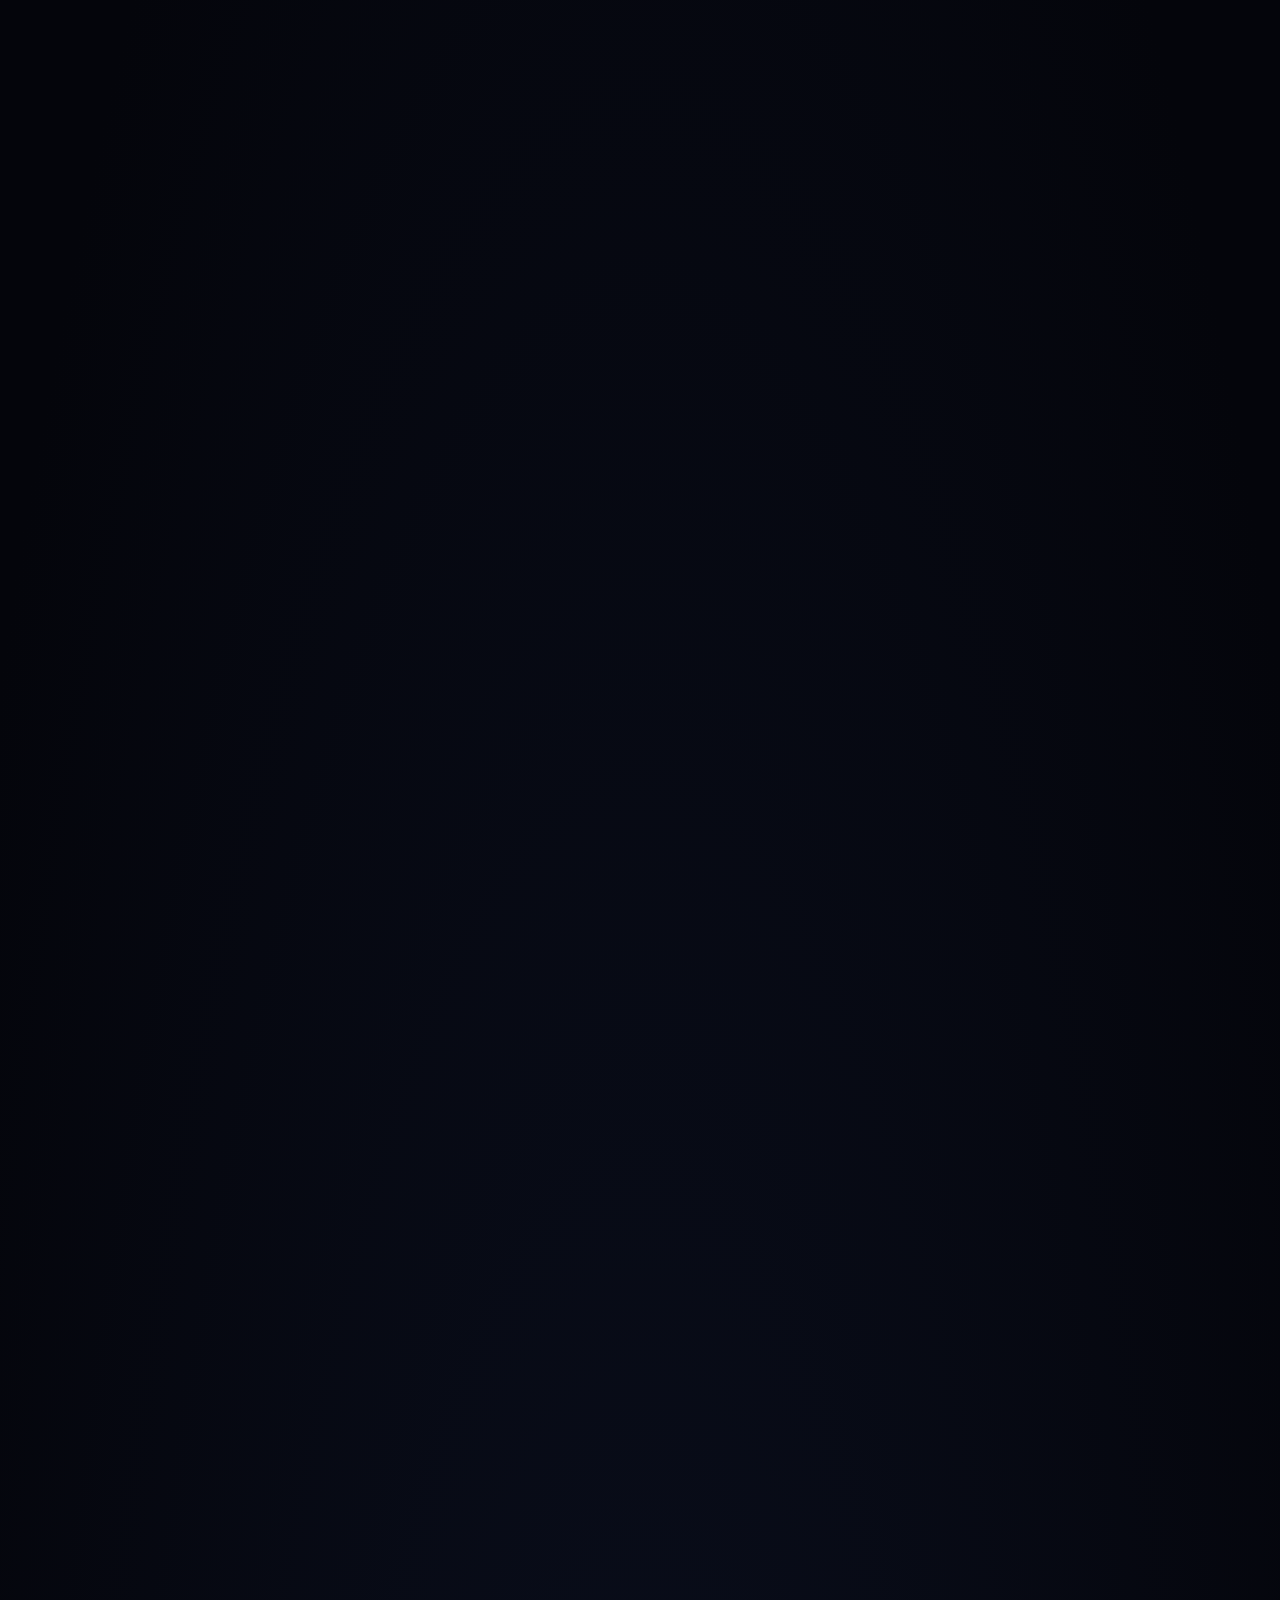
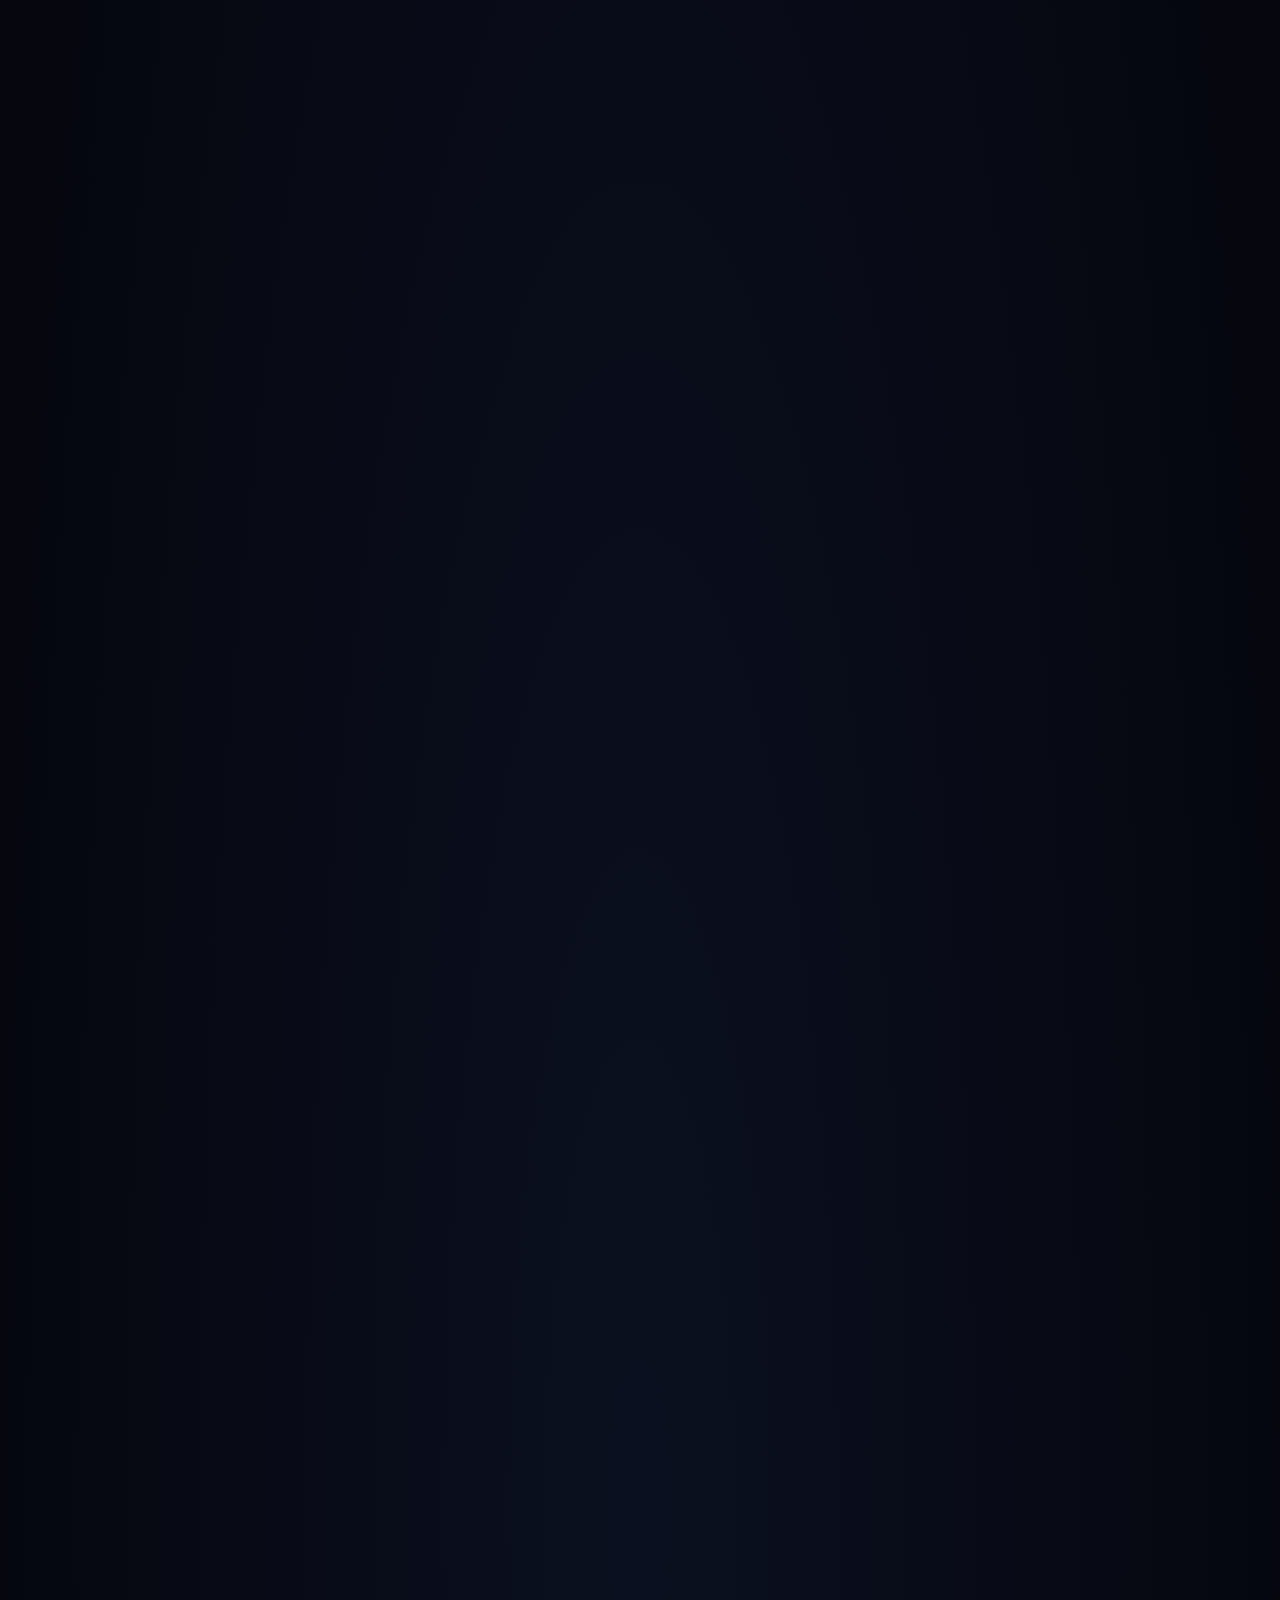
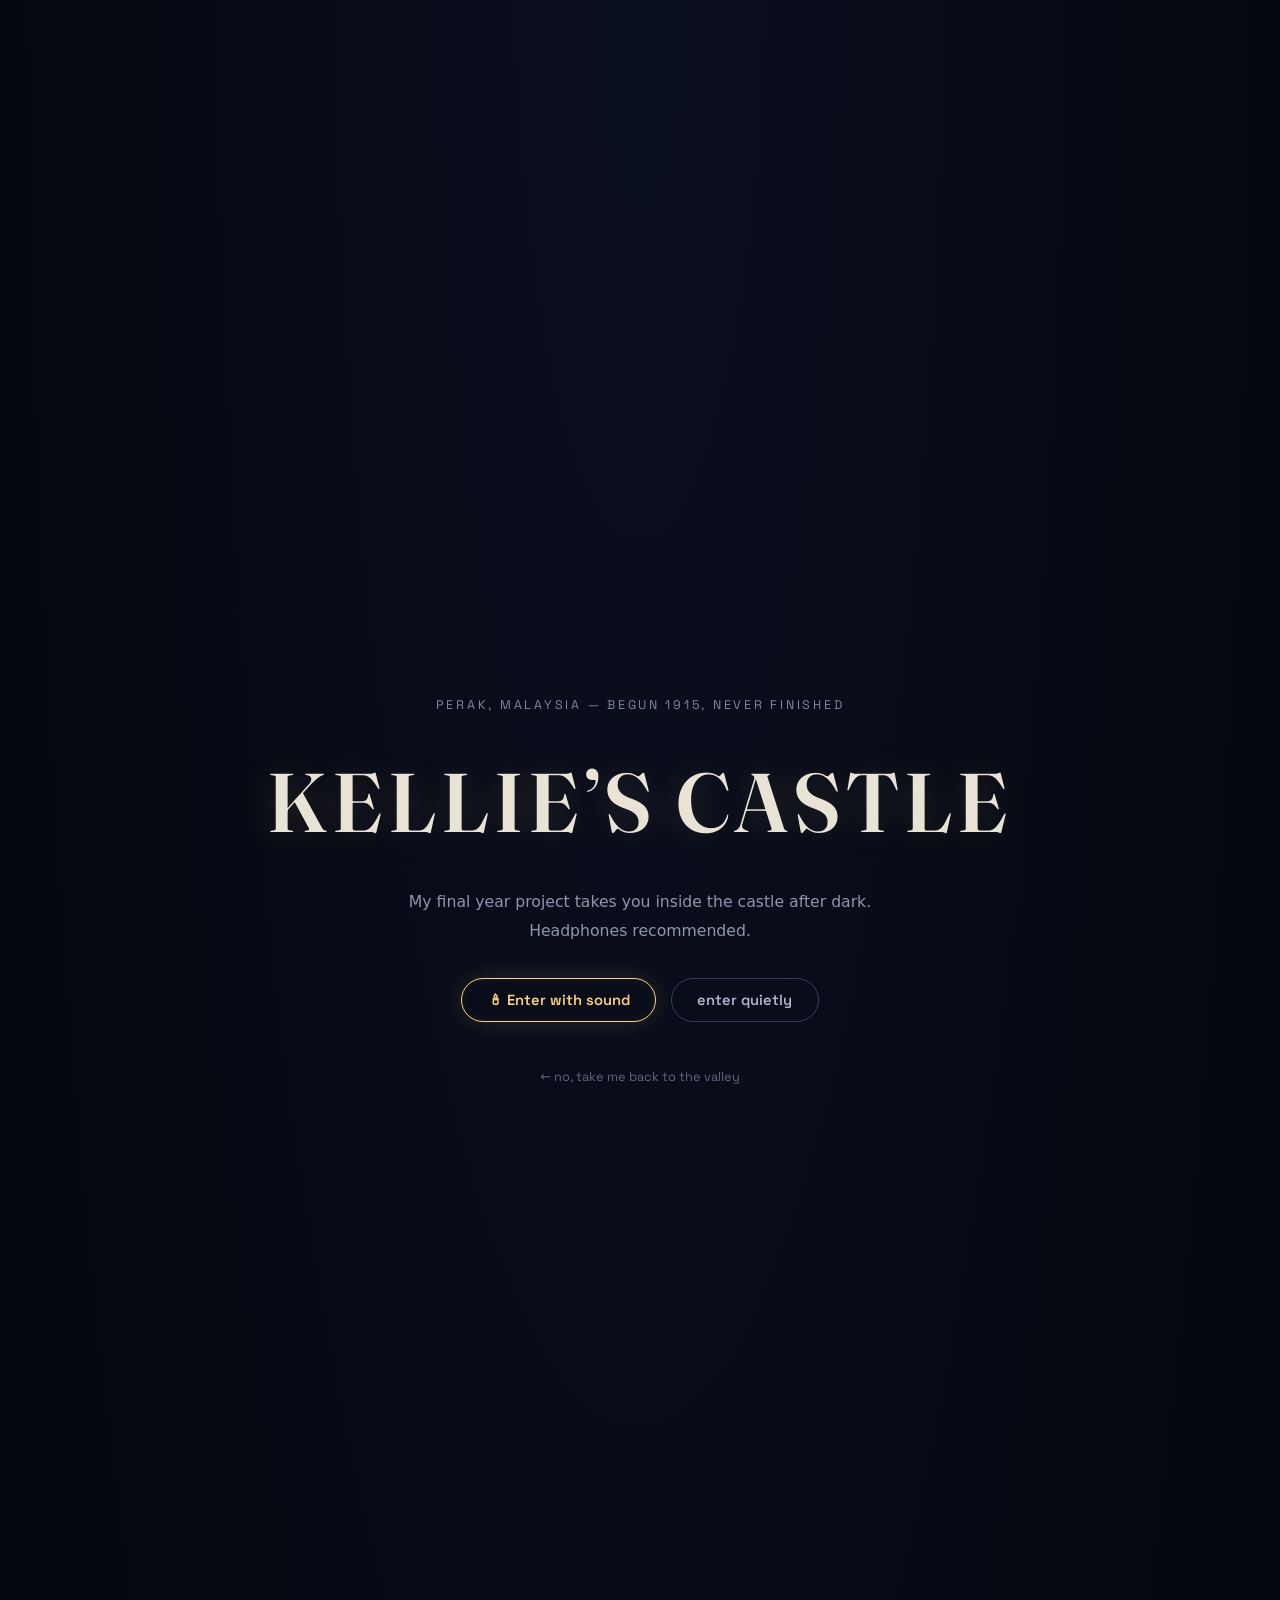
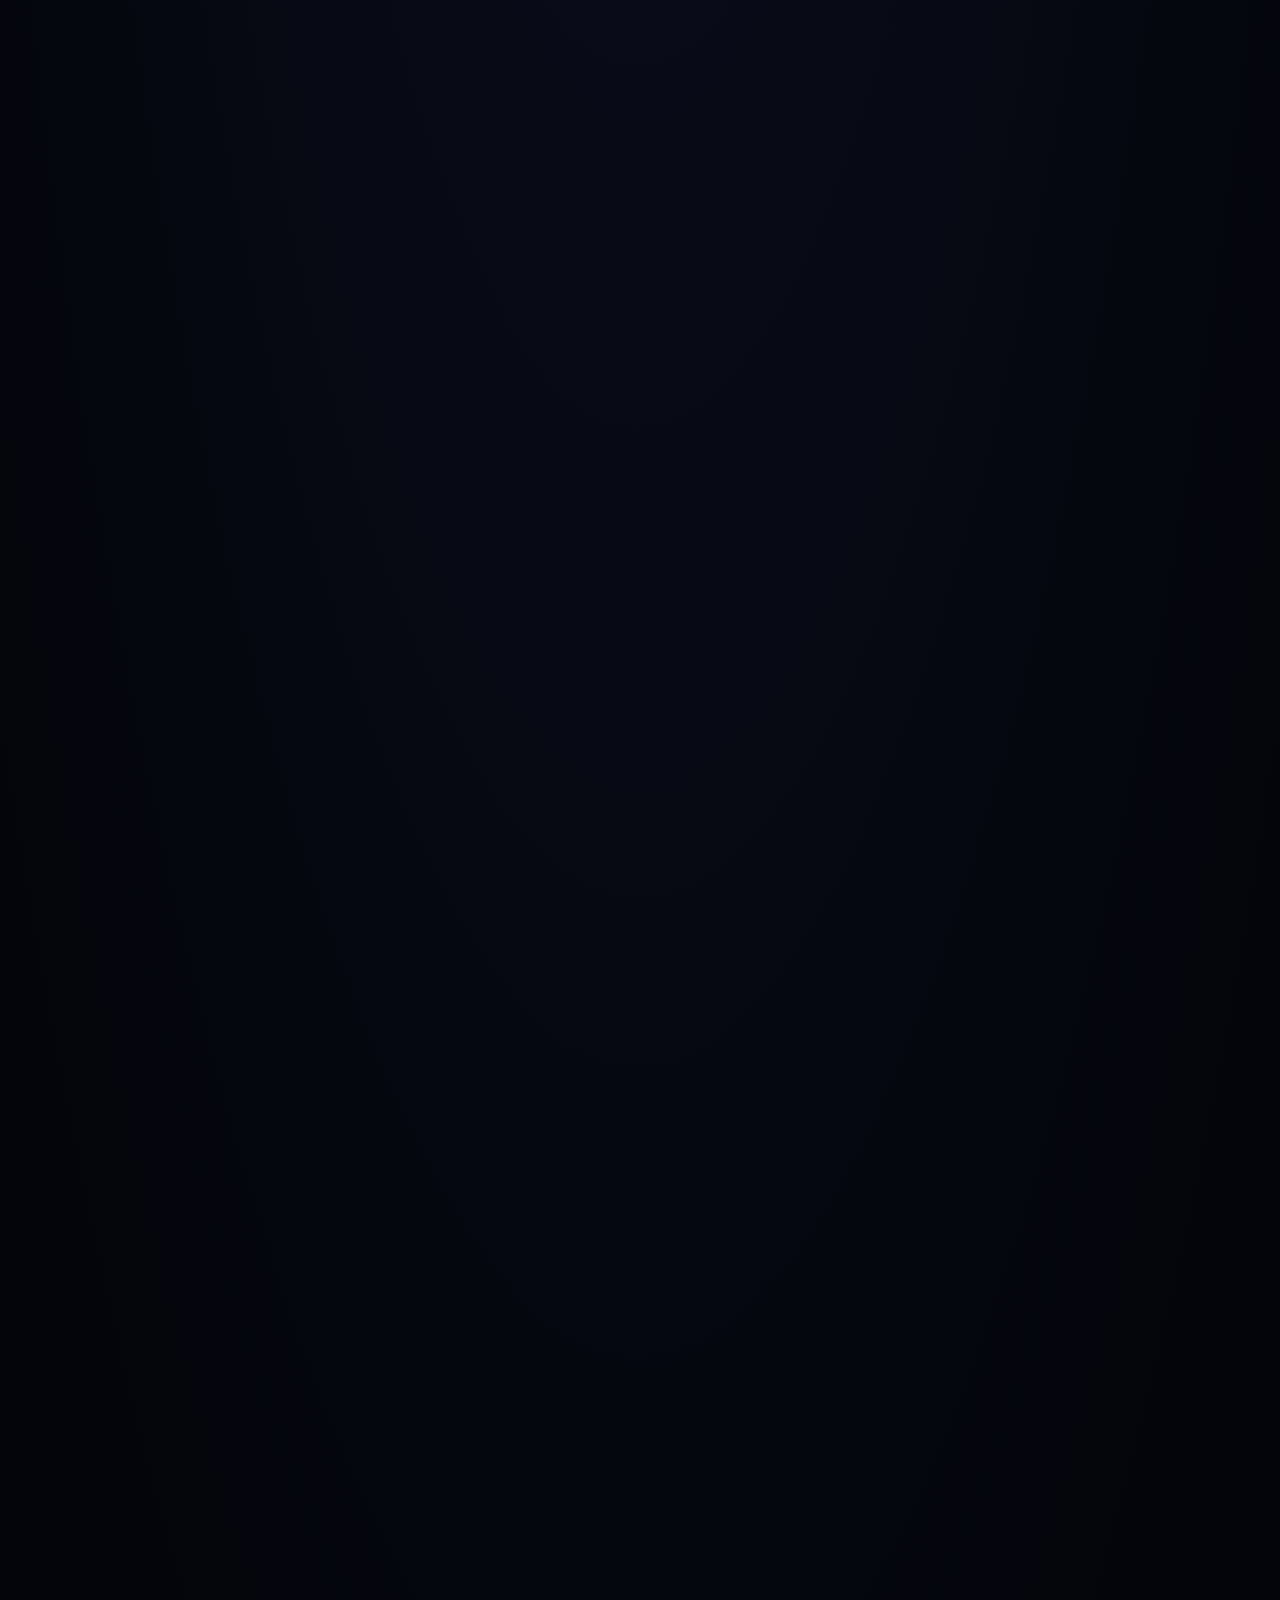
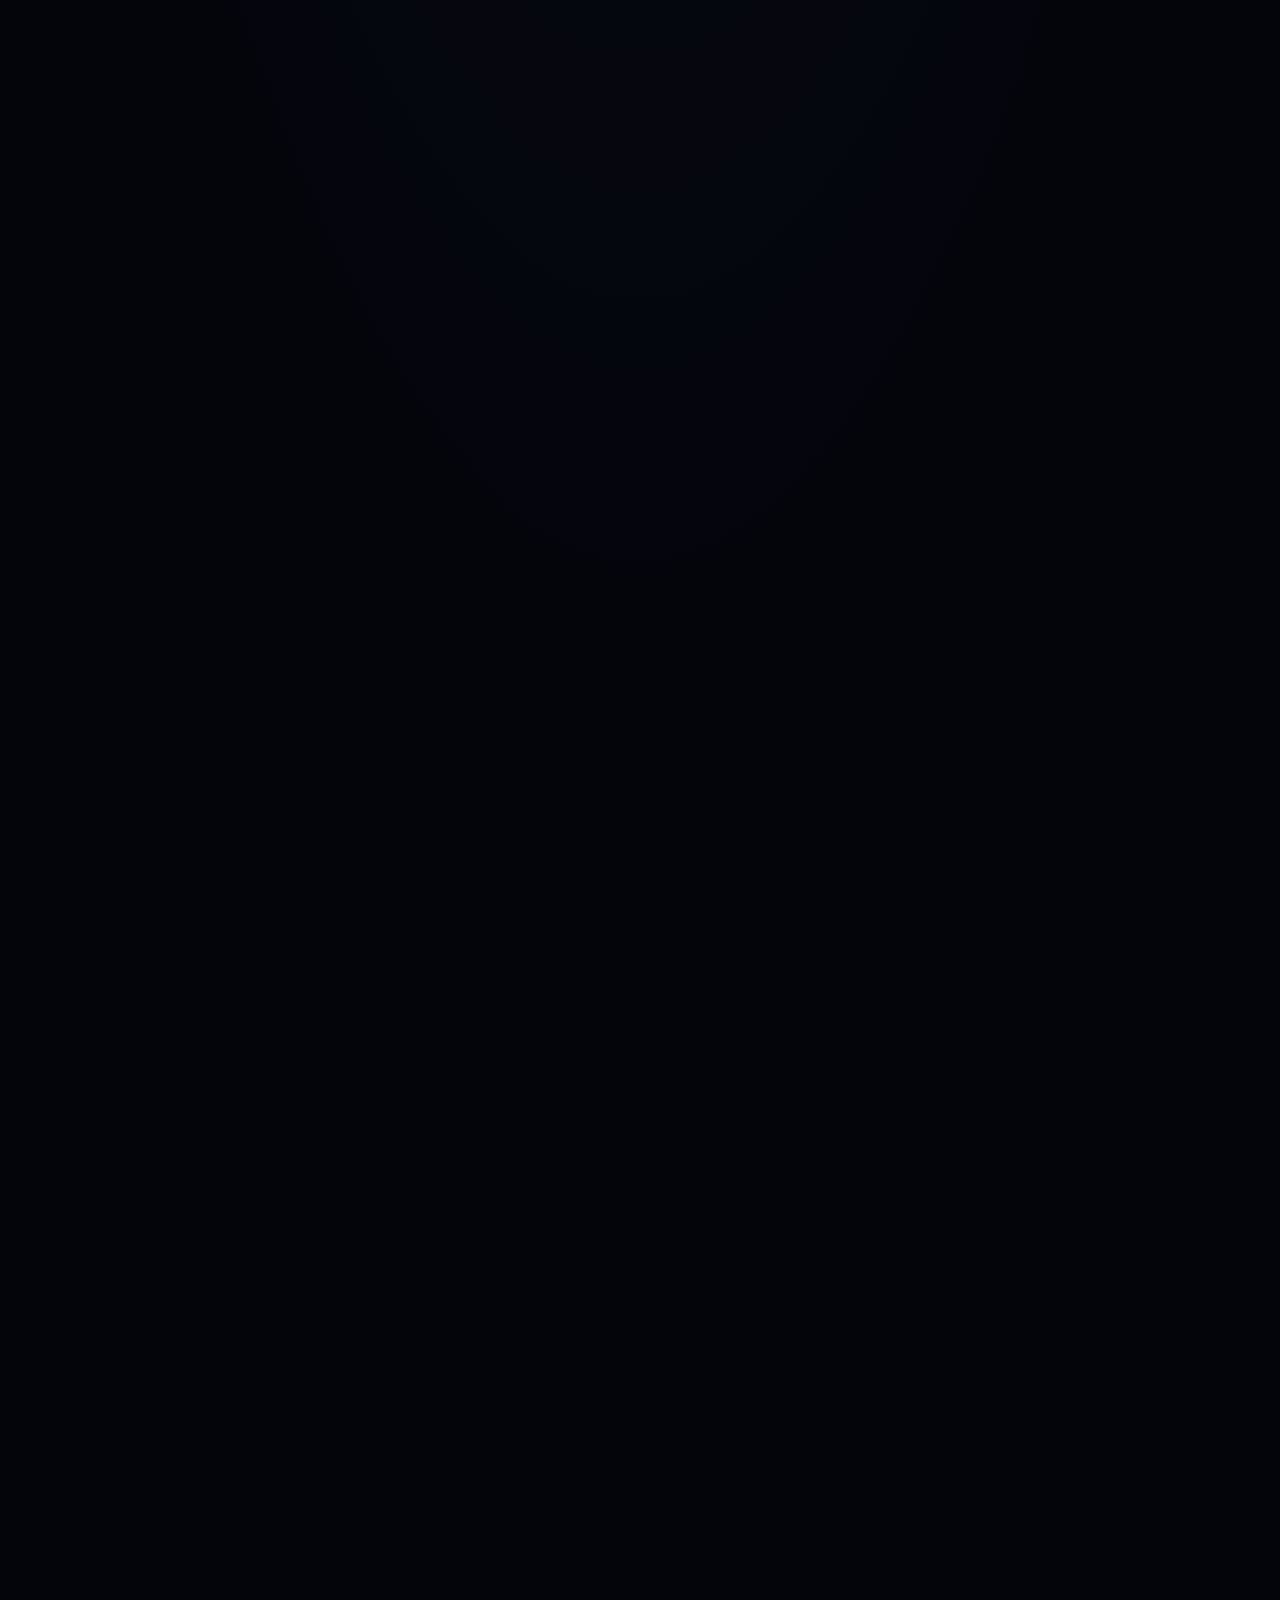
==== commit 7b4a1154: "Scope project evidence and disclose AI assistance (source 341074f)" ====
--- a/kellie.html
+++ b/kellie.html
@@ -133,9 +133,8 @@
         answer for its dates, reveal clues by candlelight, reassemble the floor plan
         against a timer, and crack the number that opens the final door: <b>1926</b>.</p>
       <ul class="k-facts">
-        <li><b>90&ndash;200 FPS</b> against the 72 FPS VR comfort bar</li>
-        <li><b>25 / 25</b> system test cases passed</li>
-        <li><b>90%</b> of testers gave the top rating for making them want to know Kellie's Castle</li>
+        <li><b>25 system test cases</b> recorded as PASS in the FYP presentation</li>
+        <li><b>Google Forms questionnaire · 10 participants:</b> 90% gave the highest rating for increased interest and understanding of Kellie's Castle and heritage tourism</li>
         <li>Runs on <b>Meta Quest 2</b>, desktop and Android</li>
       </ul>
     </div>
--- a/css/styles.css
+++ b/css/styles.css
@@ -2630,9 +2630,8 @@
 .ach-panel-desc { font-size: .92rem; line-height: 1.55; margin-top: .7rem; }
 .hall-stage.cert-open .ach-cert { filter: drop-shadow(0 6px 10px rgba(40, 30, 12, .45)) brightness(.82); }
 
-/* night: the window light is painted into the wall and cannot be relit, so
-   after dark the whole plate dims and warms - one pass over one image */
-body.night .ach-wall { filter: brightness(.62) saturate(.8) hue-rotate(-6deg); }
+/* The indoor gallery keeps its painted warm light, independent of outdoor night. */
+#hall-overlay .ach-wall { filter: none; }
 
 @media (prefers-reduced-motion: reduce) {
   .ach-cert, .ach-panel { animation: none; }
